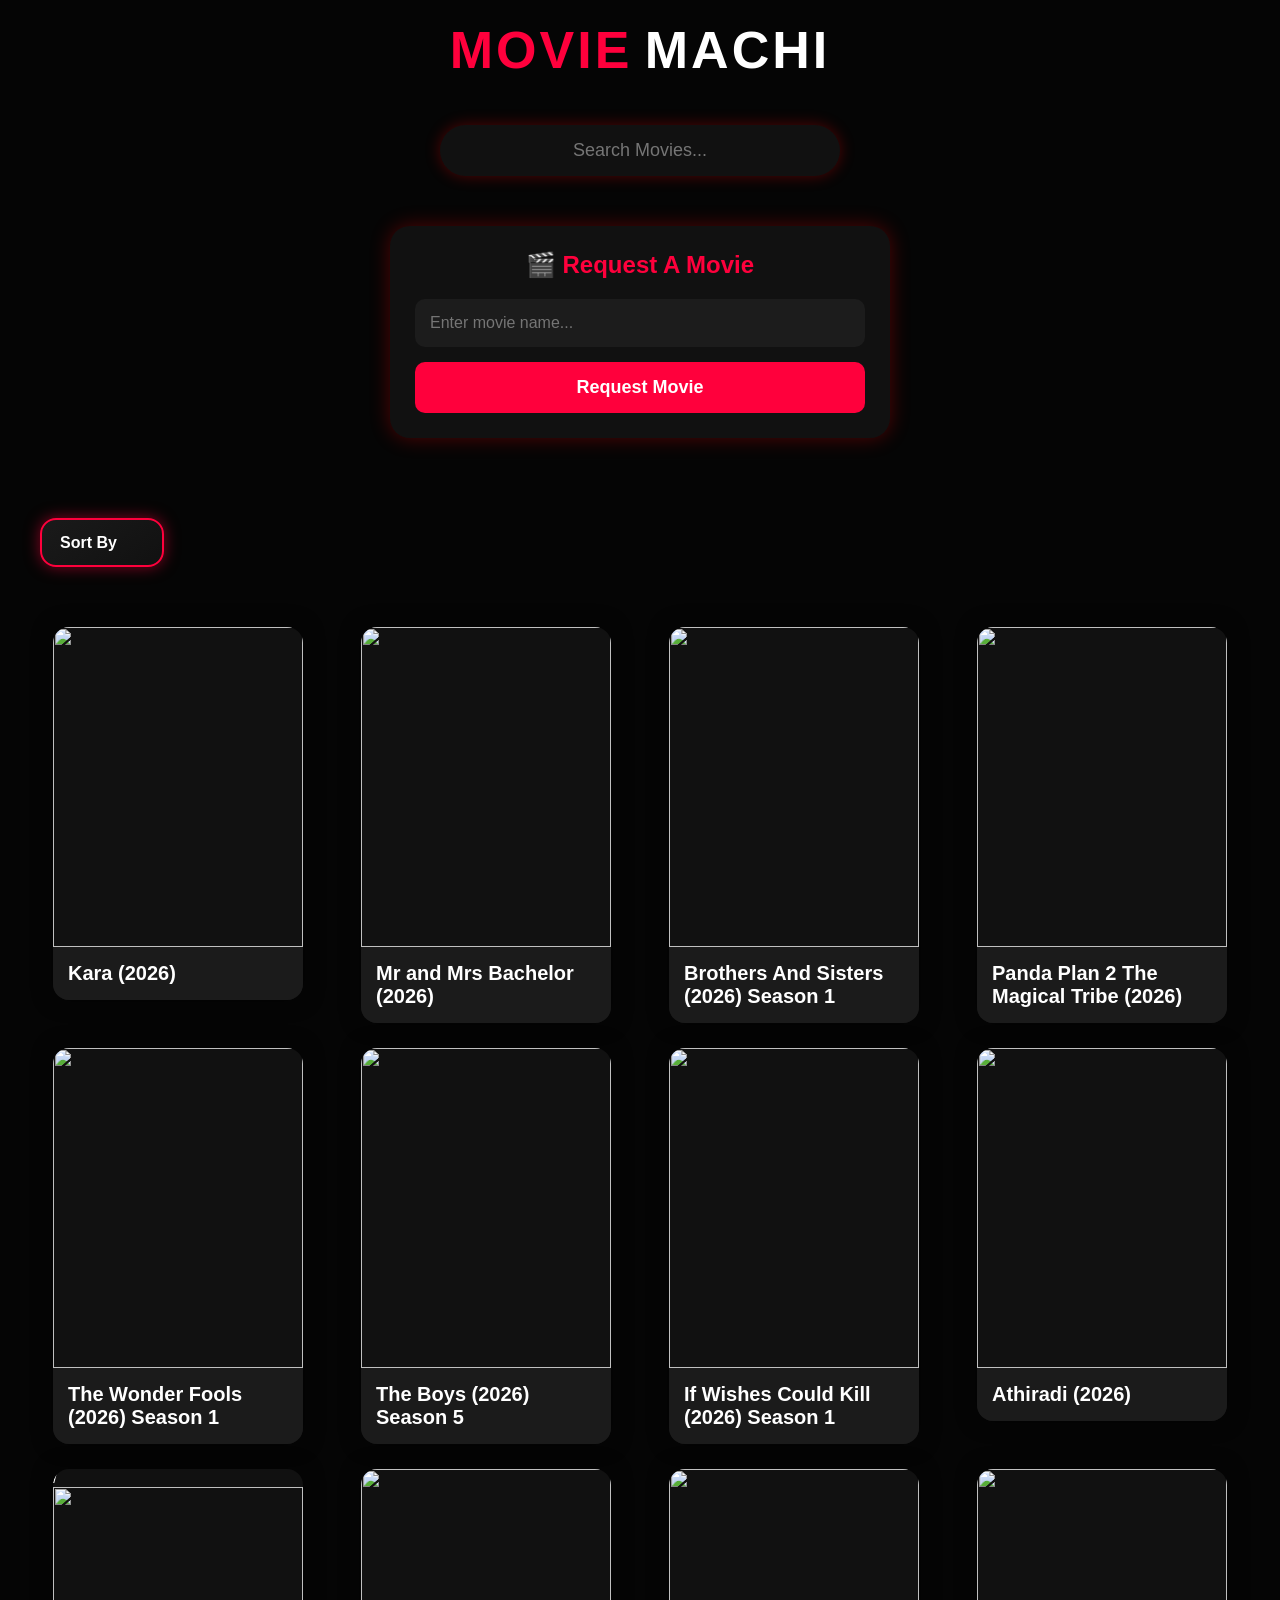
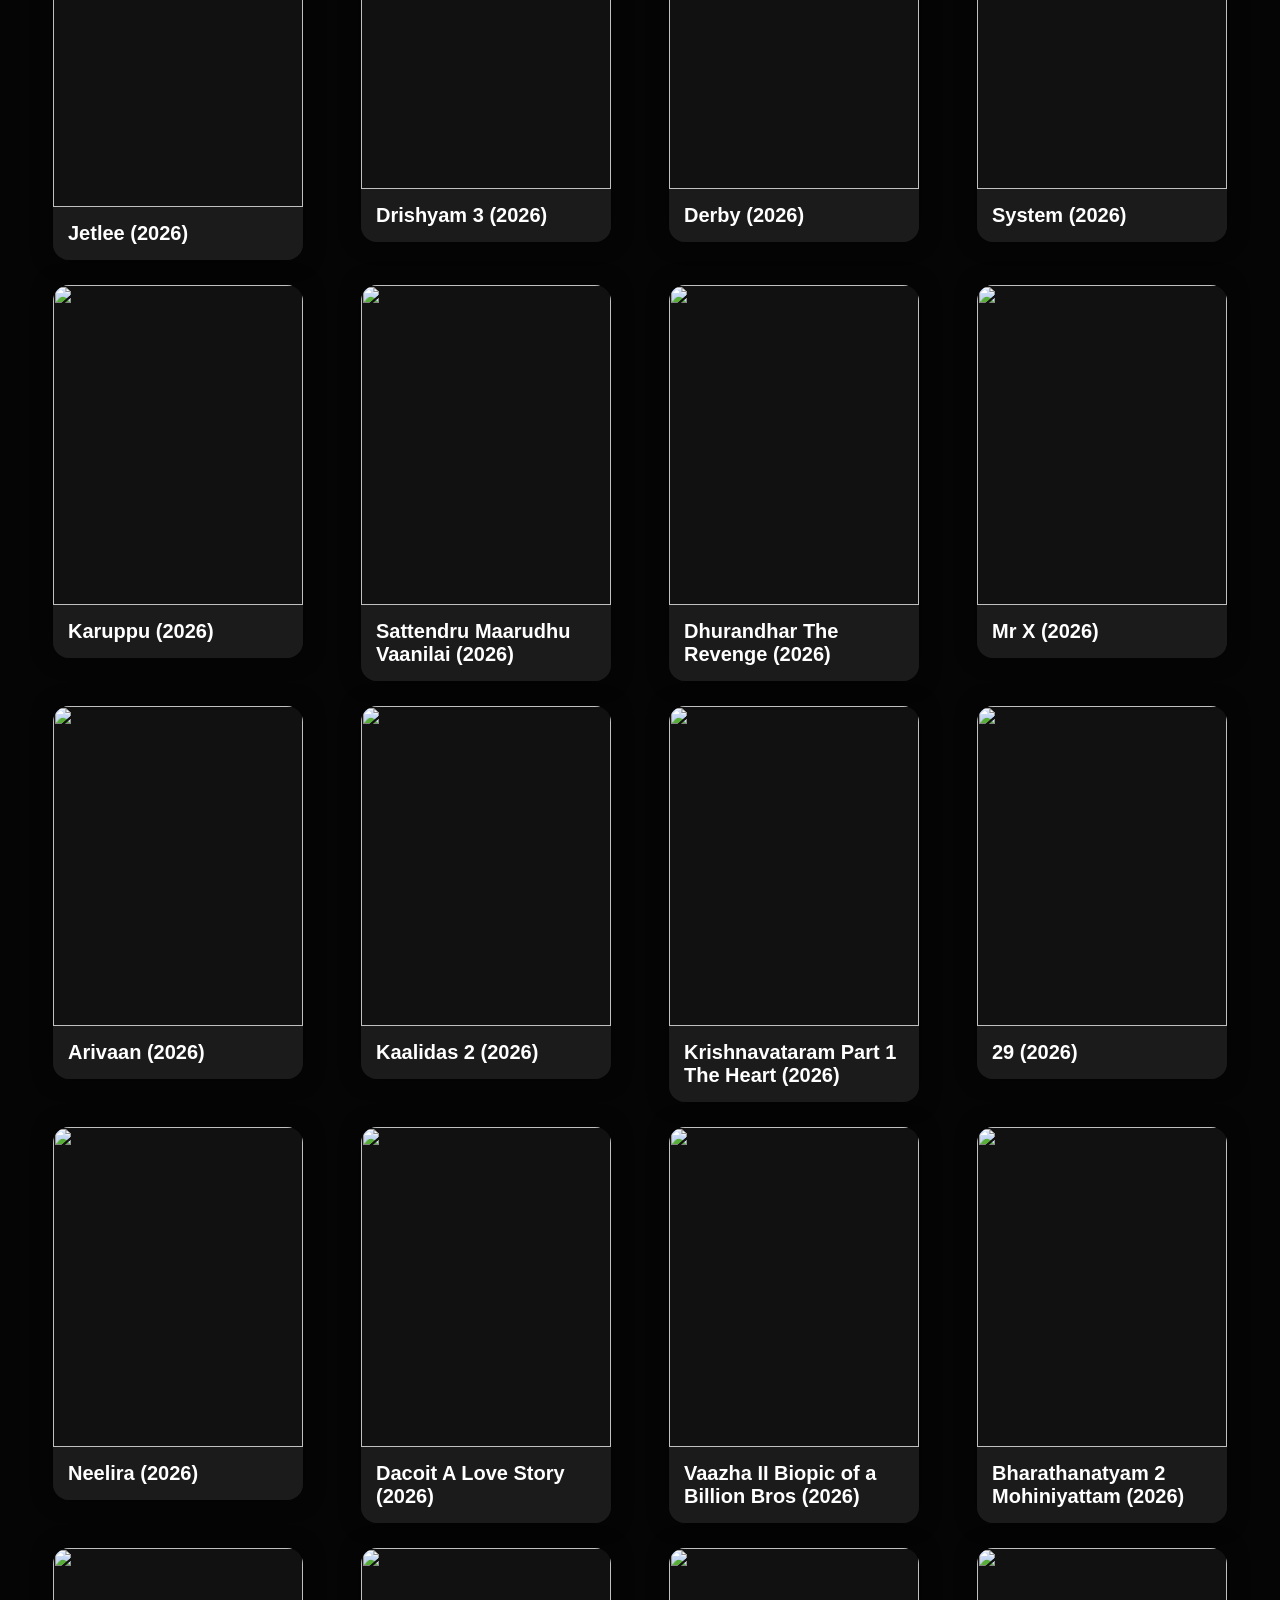
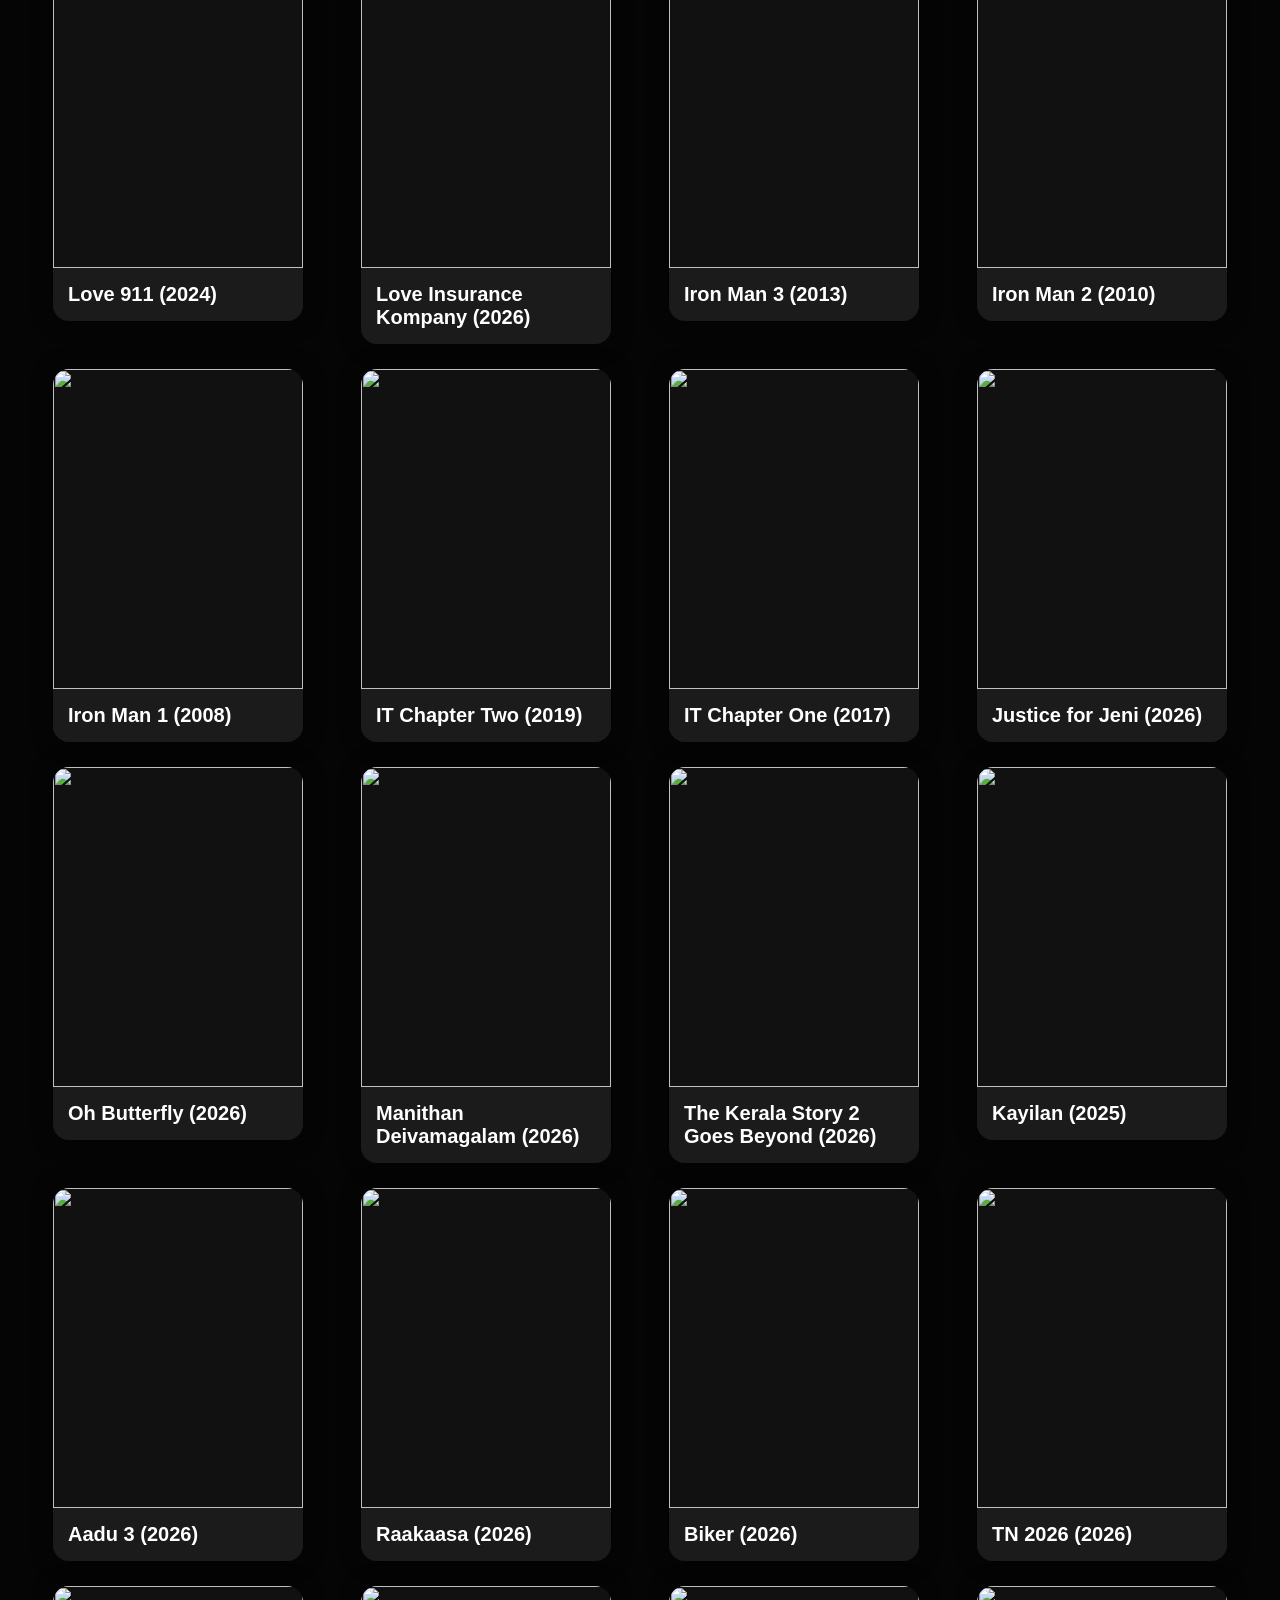
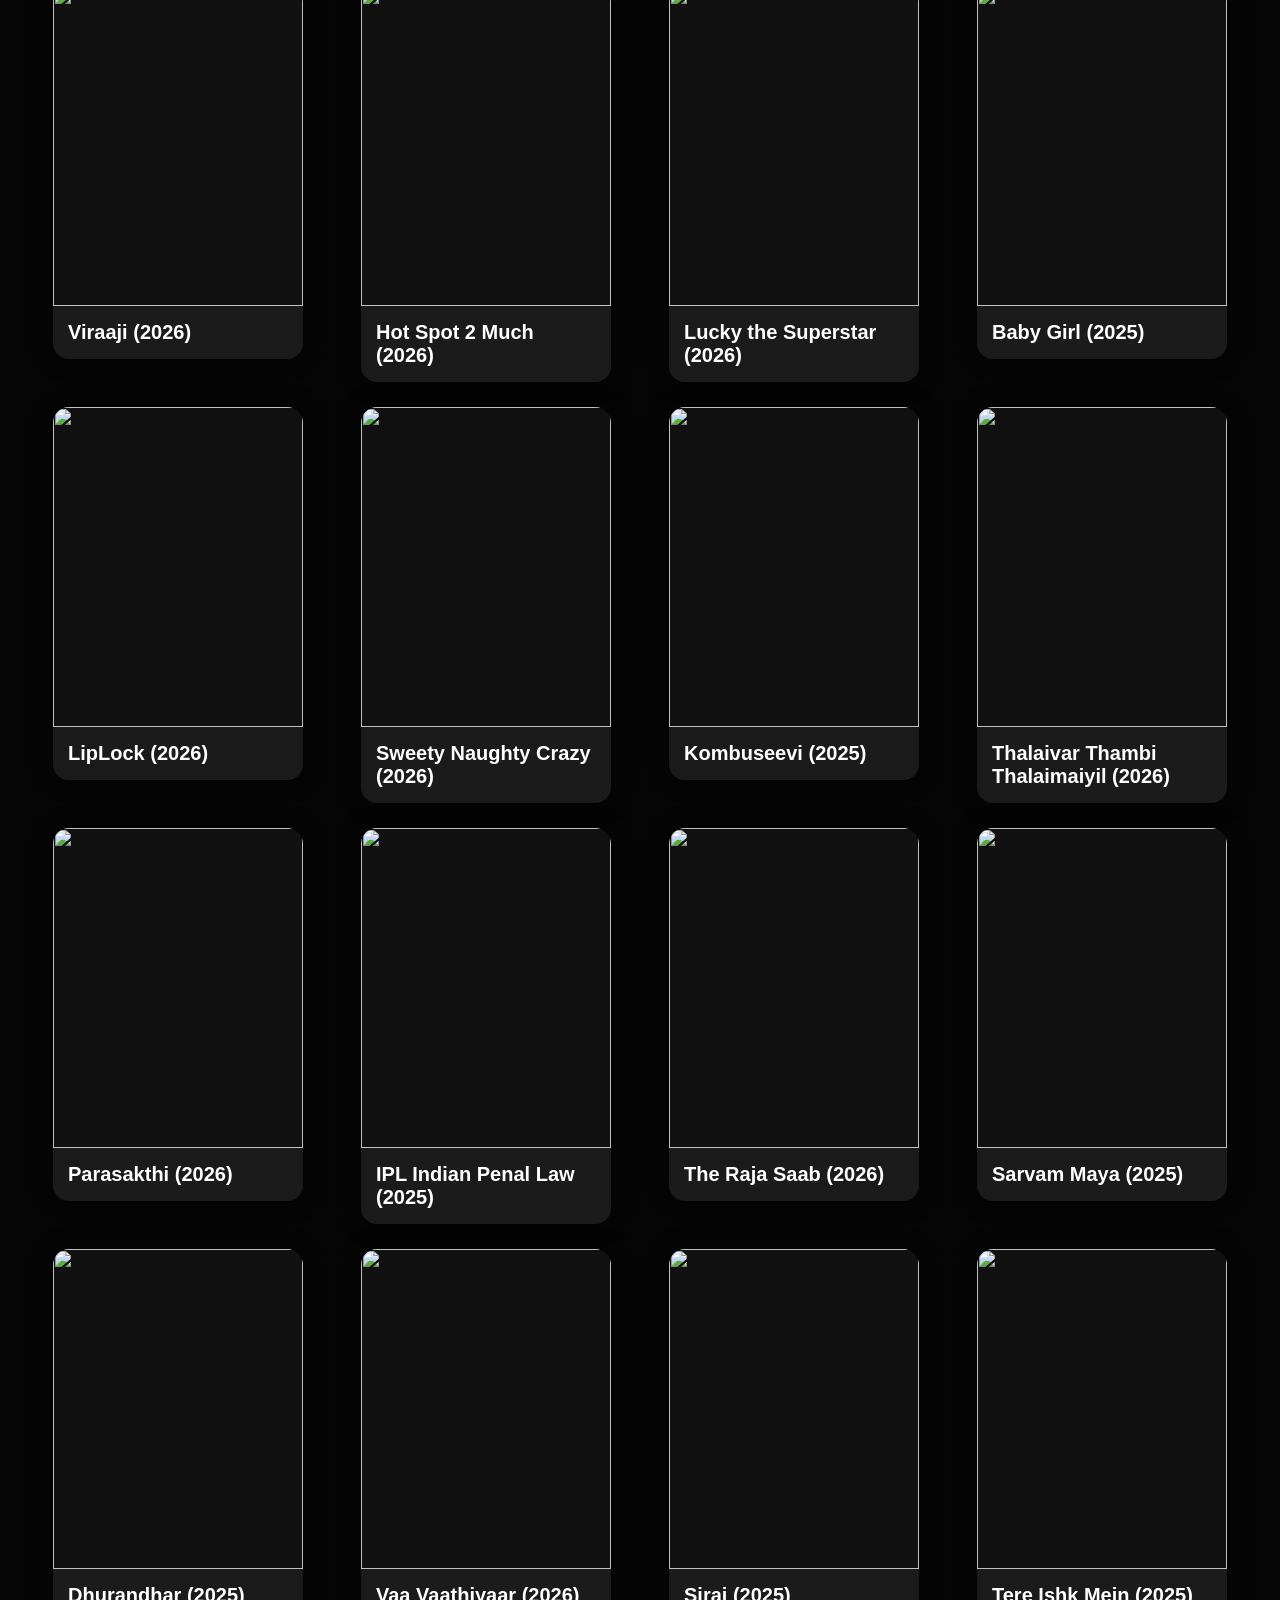
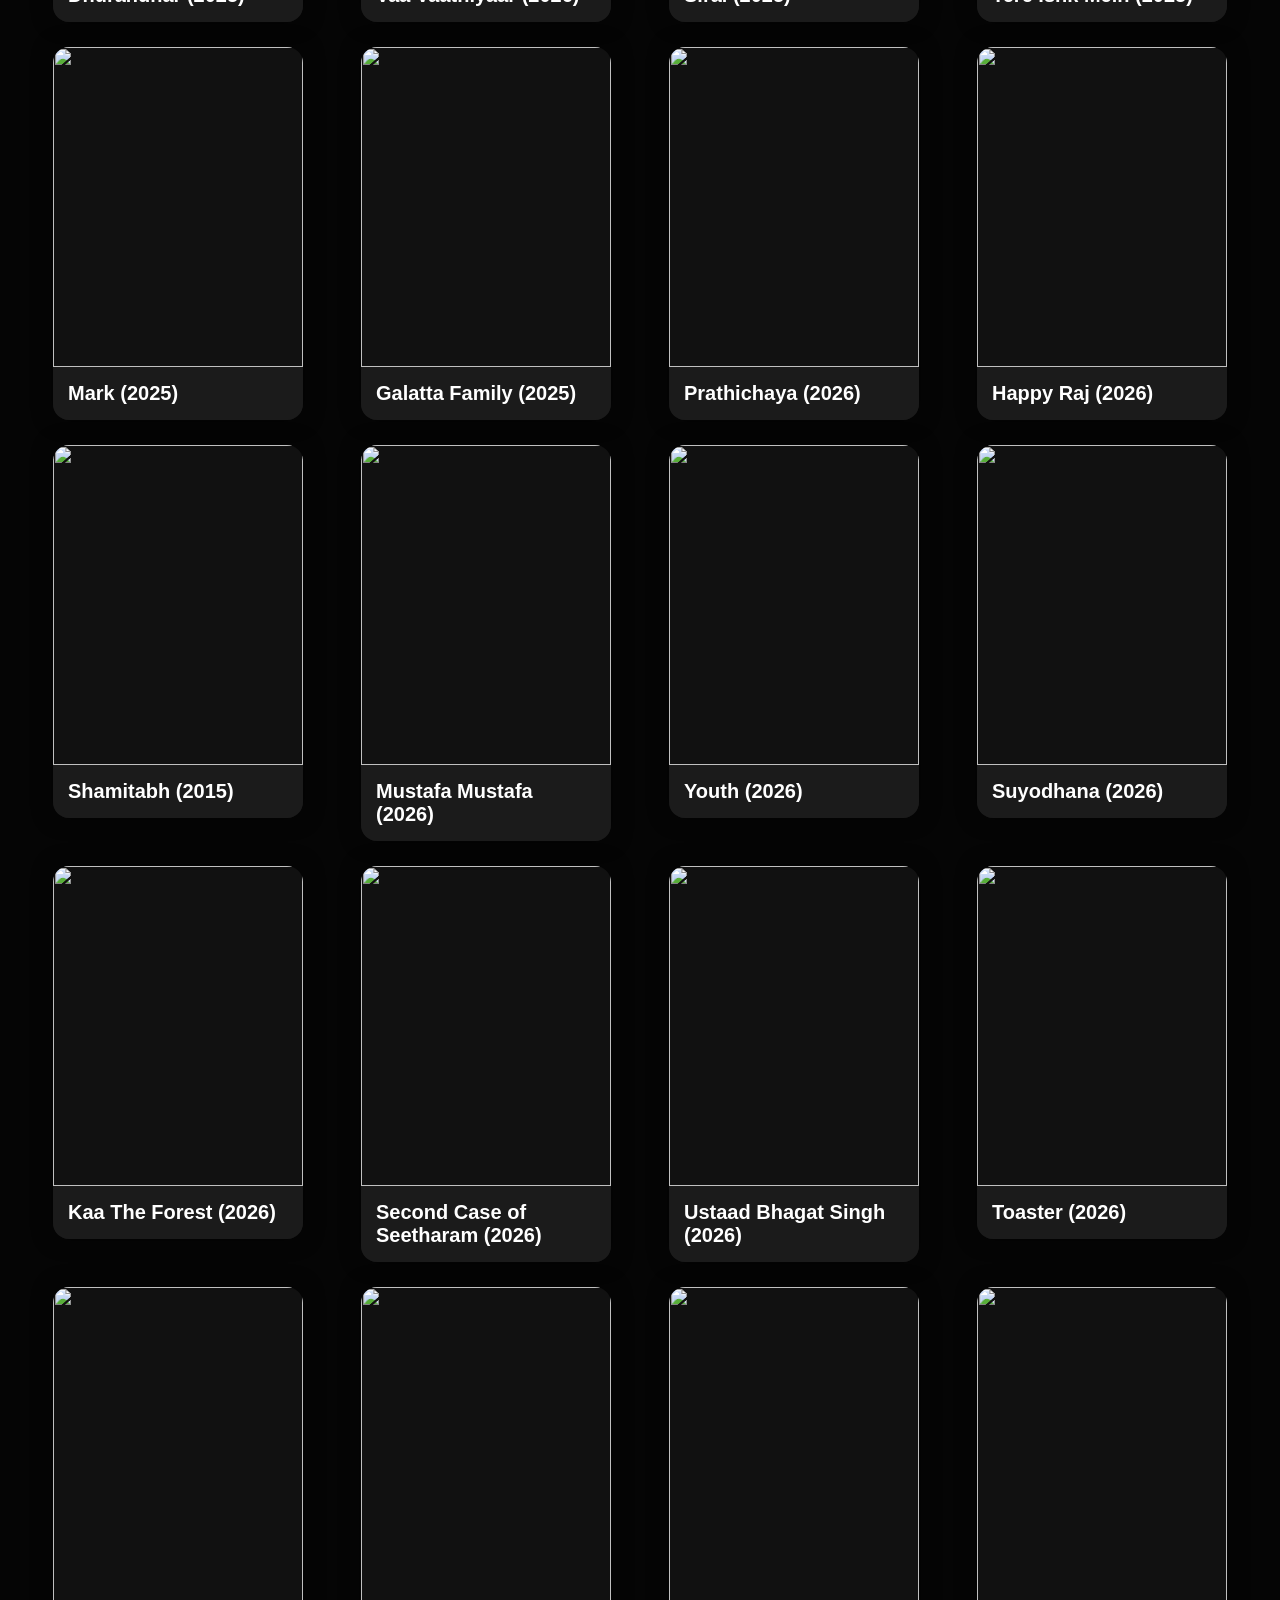
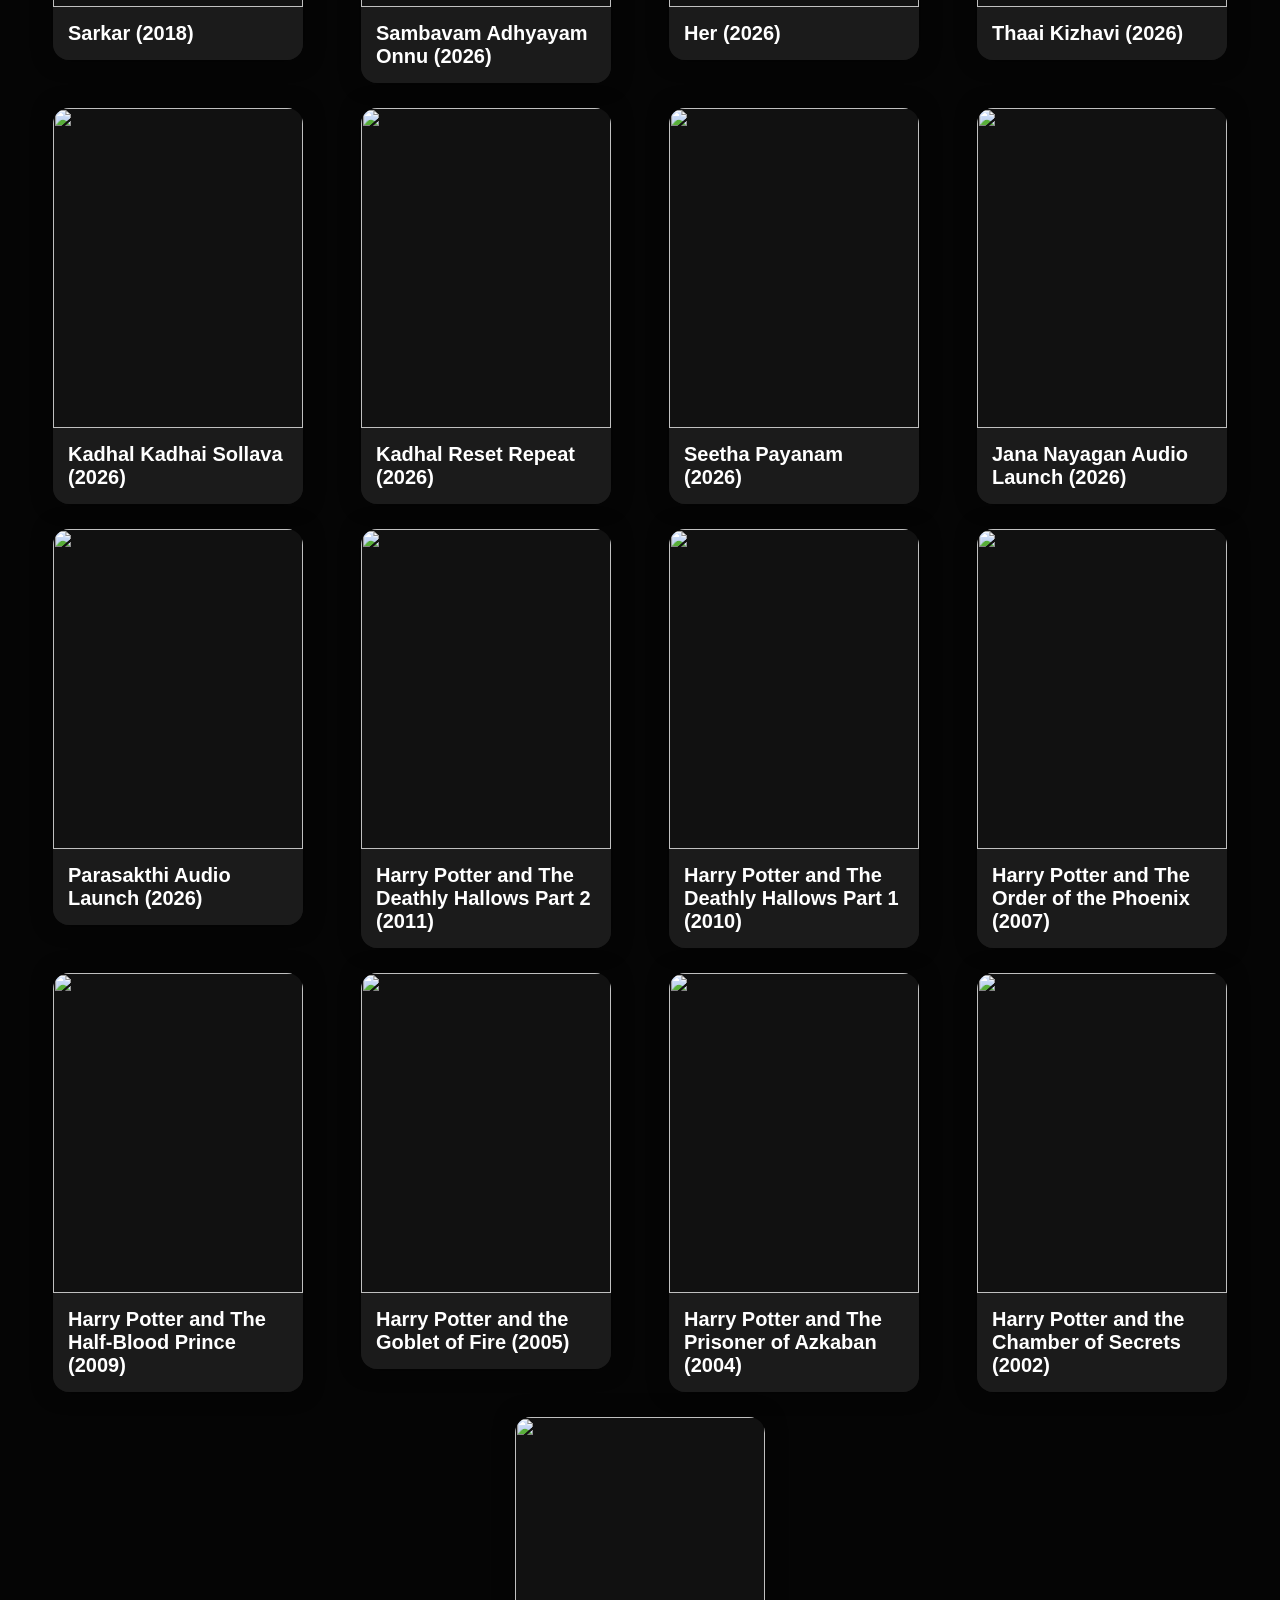
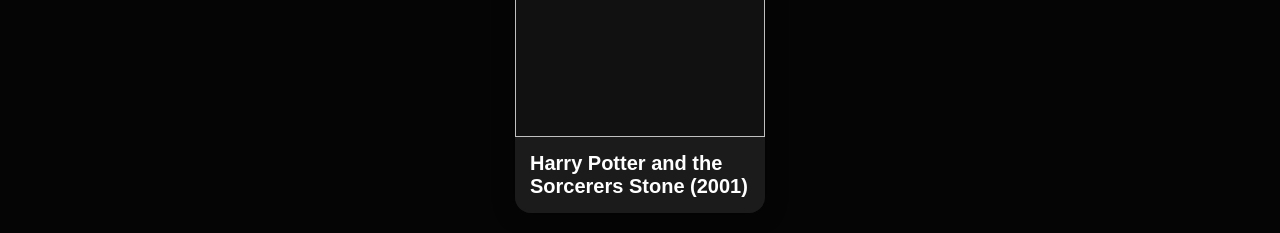
==== index.html @ 7859758c "Update index.html" ====
<!DOCTYPE html>
<html lang="en">
<head>
<meta charset="UTF-8">
<link rel="icon" type="image/png" href="logo.png">
<meta name="viewport" content="width=device-width, initial-scale=1.0">
<meta name="google-site-verification" content="QaEB841QnIOawjEnfE6QjZP5wPePcOefXqzaIc2YFlg" /> 
<meta name="description" content="Watch and download latest Tamil movies in 360p, 720p and 1080p HD quality.">    
<meta name="description" content="Watch latest Tamil movies online and download in 360p, 720p and 1080p HD quality.">

<meta name="keywords" content="Tamil Movies, HD Movies, Tamil HD Download, 1080p Movies">

<meta name="author" content="Deepak">
<title>MovieMachi</title>

<style>

*{
    margin:0;
    padding:0;
    box-sizing:border-box;
}

body{
    background:#050505;
    font-family:Arial, sans-serif;
    padding:20px;
    color:white;
}

/* movies row */
.movies{
    display:flex;
    flex-wrap:wrap;
    gap:25px;
    justify-content:space-evenly;
    align-items:flex-start;
}

/* movie card */
.f{
    width:250px;
    background:#111;
    border-radius:16px;
    overflow:hidden;
    transition:0.4s;
    box-shadow:0 0 20px rgba(0,0,0,0.5);
    position:relative;
}

.f:hover{
    transform:translateY(-8px) scale(1.03);
    box-shadow:0 0 30px rgba(255,0,0,0.5);
}

/* poster */
.f img{
    width:100%;
    height:320px;
    object-fit:cover;
    display:block;
}

/* movie title */
.movie-title{
    display:block;
    text-decoration:none;
    color:white;
    font-size:20px;
    font-weight:bold;
    padding:15px;
    background:#1b1b1b;
    transition:0.3s;
}

.movie-title:hover{
    background:#ff0033;
}

/* only hovered movie expands */
.details{
    max-height:0;
    overflow:hidden;
    transition:max-height 0.4s ease;
    background:#0d0d0d;
    padding:0 15px;
}

/* OPENED MOVIE DETAILS */

.f.active .details{
    max-height:400px;
    padding:15px;
    overflow-y:auto;
}
/* DETAILS SCROLLBAR */

.details::-webkit-scrollbar{
    width:5px;
}

.details::-webkit-scrollbar-thumb{
    background:red;
    border-radius:10px;
}    

/* detail text */
.details p{
    margin-bottom:8px;
    font-size:14px;
    line-height:1.5;
}

/* quality buttons */
.links{
    margin-top:15px;
    display:flex;
    flex-direction:column;
    gap:10px;
}

.links a{
    text-decoration:none;
    color:white;
    text-align:center;
    padding:10px;
    border-radius:10px;
    font-weight:bold;
    transition:0.3s;
}

/* 480p */
.p480{
    background:#444;
}

/* 720p */
.p720{
    background:#0066ff;
}

/* 1080p */
.p1080{
    background:#ff0033;
}

/* Epi */
.Epi{
    background:#15ff00;
}

.links a:hover{
    transform:scale(1.05);
    opacity:0.9;
}

/* animation */
@keyframes fade{
    from{
        opacity:0;
        transform:translateY(10px);
    }
    to{
        opacity:1;
        transform:translateY(0);
    }
}

/* MOBILE RESPONSIVE */

@media(max-width:600px){

    body{
        padding:10px;
    }

    .movies{
        display:flex;
        flex-wrap:wrap;
        justify-content:center;
        gap:10px;
    }

    .f{
        width:48%;
    }

    .movie-title{
        font-size:16px;
    }

    .f img{
        height:250px;
    }

}

/* smooth scroll */

html{
    scroll-behavior:smooth;
}

/* scrollbar design */

::-webkit-scrollbar{
    width:8px;
}

::-webkit-scrollbar-thumb{
    background:red;
    border-radius:10px;
}

::-webkit-scrollbar-track{
    background:#111;
}

<!-- SEARCH BAR -->

<div class="search-box">

<input 
type="text" 
id="searchInput" 
placeholder="Search Movies..."
onkeyup="searchMovies()">

</div>

/* SEARCH BAR */

.search-box{
    width:100%;
    display:flex;
    justify-content:center;
    align-items:center;
    margin:20px auto 30px auto;
}

.search-box input{
    width:400px;
    max-width:90%;
    padding:15px 20px;
    border:none;
    outline:none;
    border-radius:40px;
    background:#111;
    color:white;
    font-size:18px;
    text-align:center;
    display:block;
    box-shadow:0 0 15px rgba(255,0,0,0.3);
    transition:0.3s;
}

.search-box input:focus{
    box-shadow:0 0 25px red;
}

.search-box{
    position:sticky;
    top:0;
    z-index:999;
    width:100%;
    display:flex;
    justify-content:center;
    padding:20px 0;
    background:#050505;
}
    
/* LOGO */

.logo{
    text-align:center;
    margin-bottom:25px;
    user-select:none;
}

/* MOVIE */

.logo .movie{
    font-size:52px;
    font-weight:900;
    color:#ff003c;
    letter-spacing:3px;
    font-family:Arial Black,sans-serif;
}

/* MACHI */

.logo .machi{
    font-size:52px;
    font-weight:900;
    color:white;
    letter-spacing:3px;
    font-family:Arial Black,sans-serif;
    margin-left:8px;
}

/* animation */

.logo{
    animation:glow 2s infinite alternate;
}

@keyframes glow{

    from{
        transform:scale(1);
    }

    to{
        transform:scale(1.03);
    }

}

/* MOBILE */

@media(max-width:600px){

    .logo .movie,
    .logo .machi{
        font-size:34px;
        letter-spacing:2px;
    }

}
/* REQUEST BOX */

.request-box{
    width:90%;
    max-width:500px;
    margin:30px auto;
    background:#111;
    padding:25px;
    border-radius:20px;
    text-align:center;
    box-shadow:0 0 20px rgba(255,0,0,0.3);
}

.request-box h2{
    margin-bottom:20px;
    color:#ff003c;
}

.request-box input{
    width:100%;
    padding:15px;
    border:none;
    outline:none;
    border-radius:10px;
    background:#1c1c1c;
    color:white;
    font-size:16px;
    margin-bottom:15px;
}

.request-box button{
    width:100%;
    padding:15px;
    border:none;
    border-radius:10px;
    background:#ff003c;
    color:white;
    font-size:18px;
    font-weight:bold;
    cursor:pointer;
    transition:0.3s;
}

.request-box button:hover{
    transform:scale(1.03);
    background:red;
}
/* LOADER */

#loader{
    position:fixed;
    top:0;
    left:0;
    width:100%;
    height:100%;
    background:#000;
    display:flex;
    flex-direction:column;
    justify-content:center;
    align-items:center;
    z-index:99999;
}

/* LOGO */

#loader h1{
    color:#ff003c;
    font-size:55px;
    font-family:Arial Black,sans-serif;
    letter-spacing:4px;
    animation:pulse 1s infinite alternate;
}

/* TEXT */

#loader p{
    color:white;
    margin-top:10px;
    font-size:20px;
    letter-spacing:2px;
}

/* ANIMATION */

@keyframes pulse{

    from{
        transform:scale(1);
        opacity:0.7;
    }

    to{
        transform:scale(1.08);
        opacity:1;
    }

}
/* SORT BOX */

.sort-box{
    width:100%;
    display:flex;
    justify-content:flex-start;
    align-items:center;
    margin:25px 0 35px 0;
    padding-left:20px;
}

/* SELECT */

.sort-box select{

    background:linear-gradient(
    135deg,
    #111,
    #1c1c1c
    );

    color:white;

    border:2px solid #ff003c;

    padding:14px 20px;

    border-radius:14px;

    font-size:16px;

    font-weight:bold;

    outline:none;

    cursor:pointer;

    transition:0.3s;

    box-shadow:
    0 0 10px rgba(255,0,60,0.4),
    0 0 25px rgba(255,0,60,0.2);

}

/* HOVER */

.sort-box select:hover{

    transform:translateY(-2px);

    box-shadow:
    0 0 15px red,
    0 0 35px rgba(255,0,60,0.5);

}

/* CLICK */

.sort-box select:focus{

    border-color:white;

    box-shadow:
    0 0 15px white,
    0 0 35px red;

}

/* MOBILE */

@media(max-width:600px){

    .sort-box{

        justify-content:center;

        padding-left:0;

    }

    .sort-box select{

        width:170px;

        font-size:15px;

    }

}
/* SORT BOX */

.sort-box select{
    appearance:none;
    -webkit-appearance:none;
    -moz-appearance:none;

    background:
    linear-gradient(145deg,#1a1a1a,#111);

    color:white;

    border:2px solid #ff003c;

    padding:14px 45px 14px 18px;

    border-radius:16px;

    font-size:16px;

    font-weight:bold;

    cursor:pointer;

    outline:none;

    box-shadow:
    0 0 15px rgba(255,0,60,0.5);

    transition:0.3s;
}

/* HOVER */

.sort-box select:hover{

    transform:scale(1.05);

    box-shadow:
    0 0 25px rgba(255,0,60,0.9);

}

/* OPTION STYLE */

.sort-box option{

    background:#111;

    color:#fff;

    font-size:16px;

    font-weight:bold;

    padding:12px;

}


/* FOCUS */

.sort-box select:focus{

    border-color:#ff3366;

    box-shadow:
    0 0 30px rgba(255,0,60,1);

}
/* VIDEO POPUP */

#videoPopup{

    position:fixed;

    top:0;
    left:0;

    width:100%;
    height:100%;

    background:
    rgba(0,0,0,0.97);

    display:none;

    justify-content:center;

    align-items:center;

    z-index:999999;

}

/* VIDEO CONTAINER */

.video-container{

    width:95%;

    max-width:1100px;

    position:relative;

}

/* VIDEO */

#player{

    width:100%;

    border-radius:18px;

    overflow:hidden;

}

/* CLOSE */

.close-btn{

    position:absolute;

    top:-50px;

    right:0;

    color:white;

    font-size:40px;

    cursor:pointer;

    z-index:10;

}
/* WATCH NOW BUTTON */

.watch-btn{

    width:100%;

    padding:9px;

    margin-top:2px;

    border:none;

    border-radius:10px;

    background:
    linear-gradient(
    135deg,
    #c800c8,
    #d300e6
    );

    color:white;

    font-size:16px;

    font-weight:bold;

    cursor:pointer;

    transition:0.3s;

   

}

/* HOVER */

.watch-btn:hover{

    transform:scale(1.03);

    

}
</style>
</head>

<body>
<!-- LOADING SCREEN -->

<div id="loader">

<h1>MovieMachi</h1>

<p>Loading...</p>

</div>    
    
<body>

<body>
<div class="logo">

<span class="movie">MOVIE</span>
<span class="machi">MACHI</span>

</div> 

<div class="search-box">

<input 
type="text" 
id="searchInput" 
placeholder="Search Movies..."
onkeyup="searchMovies()">

</div>

<main class="movies">
<!-- REQUEST BOX -->

<div class="request-box">

<h2>🎬 Request A Movie</h2>

<input 
type="text" 
id="movieRequest"
placeholder="Enter movie name...">

<button onclick="sendRequest()">
Request Movie
</button>

</div>
<div class="sort-box">

<select id="sortSelect" onchange="sortMovies()">

<option value="">Sort By</option>

<option value="az">A-Z</option>

<option value="za">Z-A</option>

<option value="date">Date</option>

</select>

</div>    

<main class="movies">
<main class="movies">

<!-- MOVIE CARD -->
 <div class="f">

<img src="https://imgs.search.brave.com/IRe-WZRFwgd_0dL-fmqtUkBMIV0kDYqh-a85yyY5tFg/rs:fit:500:0:1:0/g:ce/aHR0cHM6Ly9pbWFn/ZXMuZmlsbWliZWF0/LmNvbS9waC1iaWcv/MjAyNi8wNC9rYXJh/MTc3NzI5MTEwNV8w/LmpwZWc">

<a href="javascript:void(0)" class="movie-title">
Kara (2026)
</a>

<div class="details">

<p><b>Movie:</b>Kara (2026)</p>

<p><b>Director:</b>Vignesh Raja</p>

<p><b>Starring:</b>Dhanush, Mamitha Baiju, Suraj Venjaramoodu</p>

<p><b>Genres:</b>Action, Thriller</p>

<p><b>Quality:</b>Original HD</p>

<p><b>Language:</b>Tamil</p>

<p><b>Movie Rating:</b>8.1/10</p>

<p><b>Last Updated:</b>28 May 2026</p>

<div class="links">

<a class="p480"
href="https://s13.cdnserver02.xyz/Moviesda.Mobi_-_Kara_2026_Original_360p_HD.mp4">
Download 360p
</a>

<a class="p720"
href="https://s03.cdnserver01.xyz/Moviesda.Mobi_-_Kara_2026_Original_720p_HD.mp4">
Download 720p
</a>

<a class="p1080"
href="https://s31.cdnserver04.xyz/Moviesda.Mobi_-_Kara_2026_Original_1080p_HD_(3.5_GB).mp4">
Download 1080p
</a>
<button class="watch-btn"

onclick="openPlayer('https://s35.cdnserver04.xyz/Moviesda.Mobi_-_Kara_2026_Original_720p_HD.mp4?stream=1')">

▶ Watch Now

</button>

</div>

</div>

</div>
<div class="f">

<img src="https://imgs.search.brave.com/sOmu7G6quUtcKoBjd29LJnB_Ig0ZwA2sd-Kqavfaq2Q/rs:fit:500:0:1:0/g:ce/aHR0cHM6Ly9jZG4u/ZGlzdHJpY3QuaW4v/bW92aWVzLWFzc2V0/cy9pbWFnZXMvY2lu/ZW1hL01yLWFuZC1N/cnMtQmFjaGVsb3It/LS0tR2FsbGVyeS1h/OTc2NjVlMC0zNmZk/LTExZjAtYjQyNi1h/NTA2NzFhY2ZjMjQu/anBnP2ltPVJlc2l6/ZSx3aWR0aD0zMjA">

<a href="javascript:void(0)" class="movie-title">
Mr and Mrs Bachelor (2026)
</a>

<div class="details">

<p><b>Movie:</b>Mr and Mrs Bachelor (2026)</p>

<p><b>Director:</b>Deepu Karunakaran</p>

<p><b>Starring:</b>Anaswara Rajan, Dayyana Hameed, Indrajith Sukumaran</p>

<p><b>Genres:</b>Drama, Romantic</p>

<p><b>Quality:</b>Original HD</p>

<p><b>Language:</b>Tamil</p>

<p><b>Movie Rating:</b>8.5/10</p>

<p><b>Last Updated:</b>28 May 2026</p>

<div class="links">

<a class="p480"
href="https://s03.cdnserver01.xyz/Moviesda.Mobi_-_Mr_and_Mrs_Bachelor_2026_Original_360p_HD.mp4">
Download 360p
</a>

<a class="p720"
href="https://s34.cdnserver04.xyz/Moviesda.Mobi_-_Mr_and_Mrs_Bachelor_2026_Original_720p_HD.mp4">
Download 720p
</a>

<a class="p1080"
href="">
Download 1080p
</a>
<button class="watch-btn"

onclick="openPlayer('https://s14.cdnserver02.xyz/Moviesda.Mobi_-_Mr_and_Mrs_Bachelor_2026_Original_720p_HD.mp4?stream=4')">

▶ Watch Now

</button>
</div>
</div>
</div>
 <div class="f">

<img src="https://imgs.search.brave.com/5nPe4wKMjlpQKaobI_lnlUKdrsXMhXNQQKqfUG3uZJw/rs:fit:500:0:1:0/g:ce/aHR0cHM6Ly9pbWFn/ZXN2cy5vbmVpbmRp/YS5jb20vcGgtYmln/LzIwMjYvMDUvYnJv/dGhlcnMtYW5kLXNp/c3RlcnMtd2ViLXNl/cmllcy13aGVuLWFu/ZC13aGVyZS10by13/YXRjaC1vbi1vdHQx/Nzc5NzA0NzU4XzUu/anBn">

<a href="javascript:void(0)" class="movie-title">
Brothers And Sisters (2026) Season 1
</a>

<div class="details">

<p><b>Movie:</b>Brothers And Sisters (2026)</p>

<p><b>Director:</b>Chidambaram Manivannan</p>

<p><b>Starring:</b>Bose Venkat, Gayathri Shastry, Nikhila Sankar</p>

<p><b>Genres:</b>Comedy, Drama</p>

<p><b>Quality:</b>Original HD</p>

<p><b>Language:</b>Tamil</p>

<p><b>Movie Rating:</b>7.9/10</p>

<p><b>Last Updated:</b>27 May 2026</p>

<div class="links">

<a class="Epi"
href="https://big3.uptoweb.link/Moviesda.Mobi_-_Brothers_And_Sisters_2026_Season_01__Epi_01___1080p_HD_.mp4">
Download Epi 1
</a>

<a class="Epi"
href="https://big3.uptoweb.link/Moviesda.Mobi_-_Brothers_And_Sisters_2026_Season_01__Epi_02___1080p_HD_.mp4">
Download Epi 2
</a>

<a class="Epi"
href="https://big1.uptoweb.link/Moviesda.Mobi_-_Brothers_And_Sisters_2026_Season_01__Epi_03___1080p_HD_.mp4">
Download Epi 3
</a>

<a class="Epi"
href="https://big2.uptoweb.link/Moviesda.Mobi_-_Brothers_And_Sisters_2026_Season_01__Epi_04___1080p_HD_.mp4">
Download Epi 4
</a>

</div>

</div>

</div>

<div class="f">

<img src="https://imgs.search.brave.com/_6m1EZ6dtyttAaqpMViSw12h_b7D82GAZH08u6AXTPU/rs:fit:500:0:1:0/g:ce/aHR0cHM6Ly9tLm1l/ZGlhLWFtYXpvbi5j/b20vaW1hZ2VzL00v/TVY1Qk5UZGhORGN3/TldRdE4yRTRPUzAw/TVRnMUxXSXhOemN0/TkdaaFpUWmhabU16/WlRBd1hrRXlYa0Zx/Y0djQC5qcGc">

<a href="javascript:void(0)" class="movie-title">
Panda Plan 2 The Magical Tribe (2026)
</a>

<div class="details">

<p><b>Movie:</b>Panda Plan 2 The Magical Tribe (2026)</p>

<p><b>Director:</b>Derek Hui Wang-Yu</p>

<p><b>Starring:</b>Jackie Chan, Ma Li, Qiao Shan</p>

<p><b>Genres:</b>Action, Comedy, Family, Fantasy</p>

<p><b>Quality:</b>Original HD</p>

<p><b>Language:</b> Tamil</p>

<p><b>Movie Rating:</b>6.6/10</p>

<p><b>Last Updated:</b> 21 May 2026</p>

<div class="links">

<a class="p480"
href="https://s10.dubshare.one/isaiDub.io_-_Panda_Plan_2_The_Magical_Tribe_2026_Original_360p_HD.mp4">
Download 360p
</a>

<a class="p720"
href="https://s04.dubshare.one/isaiDub.io_-_Panda_Plan_2_The_Magical_Tribe_2026_Original_720p_HD.mp4">
Download 720p
</a>

<a class="p1080"
href="https://s01.dubshare.one/isaiDub.io_-_Panda_Plan_2_The_Magical_Tribe_2026_Original_1080p_HD.mp4">
Download 1080p
</a>
<button class="watch-btn"

onclick="openPlayer('https://s01.dubshare.one/isaiDub.io_-_Panda_Plan_2_The_Magical_Tribe_2026_Original_1080p_HD.mp4?stream=1')">

▶ Watch Now

</button>
</div>

</div>

</div>
<div class="f">

<img src="https://imgs.search.brave.com/1KenfhzFQnSVirr24e2sjPf6tUm8SZvJbA78qTxs-sU/rs:fit:500:0:1:0/g:ce/aHR0cHM6Ly9hc2lh/dHZkcmFtYS5jb20v/d3AtY29udGVudC91/cGxvYWRzLzIwMjYv/MDQvVGhlLVdPTkRF/UmZvb2xzLTMwMHgz/NjAud2VicA">

<a href="javascript:void(0)" class="movie-title">
The Wonder Fools (2026) Season 1
</a>

<div class="details">

<p><b>Movie:</b>The Wonder Fools (2026)</p>

<p><b>Director:</b>Yoo In-sik</p>

<p><b>Starring:</b>Park Eun-bin, Cha Eun-woo, Choi Dae-hoon</p>

<p><b>Genres:</b>Action, Adventure, Comedy, Sci-Fi, Fantasy, Drama</p>

<p><b>Quality:</b>Original HD</p>

<p><b>Language:</b> Tamil</p>

<p><b>Movie Rating:</b>8.6/10</p>

<p><b>Last Updated:</b>17 May 2026</p>

<div class="links">

<a class="Epi"
href="https://s03.dubshare.one/isaiDub.me_-_The_Wonder_Fools_2026_Season_01_Epi_01_1080p_HD_.mp4">
Download Epi 1
</a>

<a class="Epi"
href="https://s02.dubshare.one/isaiDub.me_-_The_Wonder_Fools_2026_Season_01_Epi_02_1080p_HD_.mp4">
Download Epi 2
</a>

<a class="Epi"
href="https://s01.dubshare.one/isaiDub.me_-_The_Wonder_Fools_2026_Season_01_Epi_03_1080p_HD_.mp4">
Download Epi 3
</a>

<a class="Epi"
href="https://s02.dubshare.one/isaiDub.me_-_The_Wonder_Fools_2026_Season_01_Epi_04_1080p_HD_.mp4">
Download Epi 4
</a>

<a class="Epi"
href="https://s01.dubshare.one/isaiDub.me_-_The_Wonder_Fools_2026_Season_01_Epi_05_1080p_HD_.mp4">
Download Epi 5
</a>

<a class="Epi"
href="https://s01.dubshare.one/isaiDub.me_-_The_Wonder_Fools_2026_Season_01_Epi_06_1080p_HD_.mp4">
Download Epi 6
</a>

<a class="Epi"
href="https://s02.dubshare.one/isaiDub.me_-_The_Wonder_Fools_2026_Season_01_Epi_07_1080p_HD_.mp4">
Download Epi 7
</a>

<a class="Epi"
href="https://s01.dubshare.one/isaiDub.me_-_The_Wonder_Fools_2026_Season_01_Epi_08_1080p_HD_.mp4">
Download Epi 8
</a>

</div>

</div>

</div>
<div class="f">

<img src="https://imgs.search.brave.com/X7o2qCoyhDEew14Q3dVgv9HKE7EqXdZYipWvYIsMi6U/rs:fit:860:0:0:0/g:ce/aHR0cHM6Ly9tZWRp/YS50aGVtb3ZpZWRi/Lm9yZy90L3AvdzIy/MF9hbmRfaDMzMF9m/YWNlL2NWY21aaDJj/TWFQdVRmUGxtN3FY/bFd5UGY0eC5qcGc">

<a href="javascript:void(0)" class="movie-title">
The Boys (2026) Season 5
</a>

<div class="details">

<p><b>Movie:</b>The Boys (2026)</p>

<p><b>Director:</b>James Weaver</p>

<p><b>Starring:</b>Karl Urban, Jack Quaid, Antony Starr</p>

<p><b>Genres:</b>Sci-Fi, Fantasy, Action, Adventure</p>

<p><b>Quality:</b>Original HD</p>

<p><b>Language:</b> Tamil</p>

<p><b>Movie Rating:</b>8.4/10</p>

<p><b>Last Updated:</b>15 April 2026</p>

<div class="links">

<a class="Epi"
href="https://s01.dubshare.one/isaiDub.me_-_The_Boys_2026_Season_05_Epi_01_1080p_HD_.mp4">
Download Epi 1
</a>

<a class="Epi"
href="https://s03.dubshare.one/isaiDub.me_-_The_Boys_2026_Season_05_Epi_02_1080p_HD_.mp4">
Download Epi 2
</a>

<a class="Epi"
href="https://s01.dubshare.one/isaiDub.me_-_The_Boys_2026_Season_05_Epi_03_1080p_HD_.mp4">
Download Epi 3
</a>

<a class="Epi"
href="https://s02.dubshare.one/isaiDub.me_-_The_Boys_2026_Season_05_Epi_04_1080p_HD_.mp4">
Download Epi 4
</a>

<a class="Epi"
href="https://s03.dubshare.one/isaiDub.me_-_The_Boys_2026_Season_05_Epi_05_1080p_HD_.mp4">
Download Epi 5
</a>

<a class="Epi"
href="https://s01.dubshare.one/isaiDub.me_-_The_Boys_2026_Season_05_Epi_06_1080p_HD_.mp4">
Download Epi 6
</a>

<a class="Epi"
href="https://s02.dubshare.one/Moviesda.Mobi_-_The_Boys_2026_Season_05_Epi_07_1080p_HD_.mp4">
Download Epi 7
</a>

<a class="Epi"
href="https://s01.dubshare.one/isaiDub.me_-_The_Boys_2026_Season_05_Epi_08_1080p_HD_.mp4">
Download Epi 8
</a>

</div>

</div>

</div>
<div class="f">

<img src="https://imgs.search.brave.com/Uia81EaOIE1_qw2Yv9tCxivehMahgjX2WZl-2oqRGhM/rs:fit:500:0:1:0/g:ce/aHR0cHM6Ly93dzE5/Lm15YXNpYW50di5l/cy93cC1jb250ZW50/L3VwbG9hZHMvMjAy/Ni8wNC9vbGRKS0xh/REJQTERRQmRYdmRO/VExDRWVoVUkuanBn">

<a href="javascript:void(0)" class="movie-title">
If Wishes Could Kill (2026) Season 1
</a>

<div class="details">

<p><b>Movie:</b>If Wishes Could Kill (2026)</p>

<p><b>Director:</b>Park Yoon-seo</p>

<p><b>Starring:</b>Jeon So-young, Baek Sun-ho, Kang Mi-na</p>

<p><b>Genres:</b>Mystery, Drama</p>

<p><b>Quality:</b>Original HD</p>

<p><b>Language:</b> Tamil</p>

<p><b>Movie Rating:</b>8/10</p>

<p><b>Last Updated:</b>06 May 2026</p>

<div class="links">

<a class="Epi"
href="https://s01.dubshare.one/isaiDub.me_-_If_Wishes_Could_Kill_2026_Season_01_Epi_01_1080p_HD_.mp4">
Download Epi 1
</a>

<a class="Epi"
href="https://s02.dubshare.one/isaiDub.me_-_If_Wishes_Could_Kill_2026_Season_01_Epi_02_1080p_HD_.mp4">
Download Epi 2
</a>

<a class="Epi"
href="https://s02.dubshare.one/isaiDub.me_-_If_Wishes_Could_Kill_2026_Season_01_Epi_03_1080p_HD_.mp4">
Download Epi 3
</a>

<a class="Epi"
href="https://s01.dubshare.one/isaiDub.me_-_If_Wishes_Could_Kill_2026_Season_01_Epi_04_1080p_HD_.mp4">
Download Epi 4
</a>

<a class="Epi"
href="https://s01.dubshare.one/isaiDub.me_-_If_Wishes_Could_Kill_2026_Season_01_Epi_05_1080p_HD_.mp4">
Download Epi 5
</a>

<a class="Epi"
href="https://s03.dubshare.one/isaiDub.me_-_If_Wishes_Could_Kill_2026_Season_01_Epi_06_1080p_HD_.mp4">
Download Epi 6
</a>

<a class="Epi"
href="https://s02.dubshare.one/isaiDub.me_-_If_Wishes_Could_Kill_2026_Season_01_Epi_07_1080p_HD_.mp4">
Download Epi 7
</a>

<a class="Epi"
href="https://s01.dubshare.one/isaiDub.me_-_If_Wishes_Could_Kill_2026_Season_01_Epi_08_1080p_HD_.mp4">
Download Epi 8
</a>

</div>

</div>

</div>
<div class="f">

<img src="https://imgs.search.brave.com/e7JRba8HcinH10Ee0YUU5q-lHAtfDEjBWsZ15tflAVg/rs:fit:500:0:1:0/g:ce/aHR0cHM6Ly9tLm1l/ZGlhLWFtYXpvbi5j/b20vaW1hZ2VzL00v/TVY1Qk9UYzBOamho/TldZdFpUaGpOUzAw/TlRobUxUZ3hPREV0/TnpkaE1XSmhNamsw/TlRsaVhrRXlYa0Zx/Y0djQC5qcGc">

<a href="javascript:void(0)" class="movie-title">
Athiradi (2026)
</a>

<div class="details">

<p><b>Movie:</b> Athiradi (2026)</p>

<p><b>Director:</b> Arun Anirudhan</p>

<p><b>Starring:</b> Basil Joseph, Tovino Thomas, Vineeth Sreenivasan</p>

<p><b>Genres:</b> Action, Comedy</p>

<p><b>Quality:</b> HQ PreDVD</p>

<p><b>Language:</b> Tamil</p>

<p><b>Movie Rating:</b> 8.3/10</p>

<p><b>Last Updated:</b> 23 May 2026</p>

<div class="links">

<a class="p480"
href="https://s34.cdnserver04.xyz/Athiradi_2026_HQ_PreDVD_360p_HD.mp4">
Download 360p
</a>

<a class="p720"
href="https://s34.cdnserver04.xyz/Athiradi_2026_HQ_PreDVD_720p_HD.mp4">
Download 720p
</a>

<a class="p1080"
href="https://s02.cdnserver01.xyz/Athiradi_2026_HQ_PreDVD_1080p_HD.mp4">
Download 1080p
</a>
<button class="watch-btn"

onclick="openPlayer('https://s21.cdnserver03.xyz/Athiradi_2026_HQ_PreDVD_1080p_HD.mp4?stream=1')">

▶ Watch Now

</button>
</div>

</div>

</div>

<div class="f">/

<img src="https://imgs.search.brave.com/1OIcp7TA02h84ND-pEORA3A9BfUNNIVO3jEharNnPPU/rs:fit:500:0:1:0/g:ce/aHR0cHM6Ly9jZG4u/ZGlzdHJpY3QuaW4v/bW92aWVzLWFzc2V0/cy9pbWFnZXMvY2lu/ZW1hL0pldGxlZV9H/YWxsZXJ5LTVmMTdj/YjAwLTQ3YmEtMTFm/MS1hZTkzLTExYjI1/MGM4N2I4YS5qcGc_/aW09UmVzaXplLHdp/ZHRoPTMyMA">

<a href="javascript:void(0)" class="movie-title">
Jetlee (2026)
</a>

<div class="details">

<p><b>Movie:</b>Jetlee (2026)</p>

<p><b>Director:</b>Ritesh Rana</p>

<p><b>Starring:</b> Sathya, Rhea Singha, Vennela Kishore</p>

<p><b>Genres:</b> Action, Comedy</p>

<p><b>Quality:</b> Original HD</p>

<p><b>Language:</b> Tamil</p>

<p><b>Movie Rating:</b> 9.1/10</p>

<p><b>Last Updated:</b> 25 May 2026</p>

<div class="links">

<a class="p480"
href="https://s04.cdnserver01.xyz/Moviesda.Mobi_-_Jetlee_2026_Original_360p_HD.mp4">
Download 360p
</a>

<a class="p720"
href="https://s04.cdnserver01.xyz/Moviesda.Mobi_-_Jetlee_2026_Original_720p_HD.mp4">
Download 720p
</a>

<a class="p1080"
href="https://movies.downloadpage.xyz/download/page/99016">
Download 1080p
</a>
<button class="watch-btn"

onclick="openPlayer('https://s24.cdnserver03.xyz/Moviesda.Mobi_-_Jetlee_2026_Original_720p_HD.mp4?stream=1')">

▶ Watch Now

</button>
</div>

</div>

</div>

<div class="f">

<img src="https://imgs.search.brave.com/3KfTYNztJ_iY2DDV9dauXI5lWSJnHbj2pHVNGN5RyVI/rs:fit:500:0:1:0/g:ce/aHR0cHM6Ly9jZG4u/ZGlzdHJpY3QuaW4v/bW92aWVzLWFzc2V0/cy9pbWFnZXMvY2lu/ZW1hL0RyaXNoeWFt/LTNfR2FsbGVyeS0w/YjdmZjFmMC0wYmQ1/LTExZjEtOTAyZi03/ZGFjMzNiMmYxZTIu/anBnP2ltPVJlc2l6/ZSx3aWR0aD0zMjA">

<a href="javascript:void(0)" class="movie-title">
Drishyam 3 (2026)
</a>

<div class="details">

<p><b>Movie:</b>Drishyam 3 (2026)</p>

<p><b>Director:</b>Jeethu Joseph</p>

<p><b>Starring:</b> Mohanlal, Meena, Ansiba Hassan</p>

<p><b>Genres:</b>  Drama, Mystery, Thriller</p>

<p><b>Quality:</b>  HQ PreDVD</p>

<p><b>Language:</b> Tamil</p>

<p><b>Movie Rating:</b>8.6/10</p>

<p><b>Last Updated:</b> 24 May 2026</p>

<div class="links">

<a class="p480"
href="https://s32.cdnserver04.xyz/Drishyam_3_2026_HQ_PreDVD_360p_HD.mp4">
Download 360p
</a>

<a class="p720"
href="https://s23.cdnserver03.xyz/Drishyam_3_2026_HQ_PreDVD_720p_HD.mp4">
Download 720p
</a>

<a class="p1080"
href="https://s05.cdnserver01.xyz/Drishyam_3_2026_HQ_PreDVD_1080p_HD.mp4">
Download 1080p
</a>
<button class="watch-btn"

onclick="openPlayer('https://s03.cdnserver01.xyz/Drishyam_3_2026_HQ_PreDVD_720p_HD.mp4?stream=1')">

▶ Watch Now

</button>
</div>

</div>

</div>

<div class="f">

<img src="https://imgs.search.brave.com/tGiEwMzBdsctpOQsUpA42UGMbGqpBtv9hDOO4FpWqAY/rs:fit:500:0:1:0/g:ce/aHR0cHM6Ly93dzcu/dGFtaWx5b2dpLmNv/LnVrL3dwLWNvbnRl/bnQvdXBsb2Fkcy8y/MDI2LzA1L3phVFR1/aE9KTVR6bFNSeDdr/dnpWWmV2YzJ3US5q/cGc">

<a href="javascript:void(0)" class="movie-title">
Derby (2026)
</a>

<div class="details">

<p><b>Movie:</b>Derby (2026)</p>

<p><b>Director:</b> Sajil Mampad</p>

<p><b>Starring:</b>Adam Sabiq, Sagar Surya, AL Ameen </p>

<p><b>Genres:</b> Action, Comedy, Romantic</p>

<p><b>Quality:</b> Original HD</p>

<p><b>Language:</b> Tamil</p>

<p><b>Movie Rating:</b>8.5/10</p>

<p><b>Last Updated:</b> 23 May 2026</p>

<div class="links">

<a class="p480"
href="https://s35.cdnserver04.xyz/Moviesda.Mobi_-_Derby_2026_Original_360p_HD.mp4">
Download 360p
</a>

<a class="p720"
href="https://s24.cdnserver03.xyz/Moviesda.Mobi_-_Derby_2026_Original_720p_HD.mp4">
Download 720p
</a>

<a class="p1080"
href="https://s22.cdnserver03.xyz/Moviesda.Mobi_-_Derby_2026_Original_1080p_HD_(2.4_GB).mp4">
Download 1080p
</a>
<button class="watch-btn"

onclick="openPlayer('https://s22.cdnserver03.xyz/Moviesda.Mobi_-_Derby_2026_Original_720p_HD.mp4?stream=1')">

▶ Watch Now

</button>
</div>

</div>

</div>

<div class="f">

<img src="https://imgs.search.brave.com/Am7ehhQ0qzvh7YE8rpvMCplLAvl1fS_XsC58D2HVFj8/rs:fit:500:0:1:0/g:ce/aHR0cHM6Ly9maWxt/dHJlbmR6LmNvbS91/cGxvYWRzL3Bvc3Rz/L2NvdmVycy9zeXN0/ZW0tMjAyNi1oaW5k/aS1kdWFsLWF1ZGlv/LXdlYmRsLTcyMHAt/LTQ4MHAtLTEwODBw/LndlYnA">

<a href="javascript:void(0)" class="movie-title">
System (2026)
</a>

<div class="details">

<p><b>Movie:</b>System (2026)</p>

<p><b>Director:</b>Ashwiny Iyer Tiwari</p>

<p><b>Starring:</b> Sonakshi Sinha, Jyotika, Ashutosh Gowariker</p>

<p><b>Genres:</b> Drama, Suspense, Intense</p>

<p><b>Quality:</b> Original HD</p>

<p><b>Language:</b> Tamil</p>

<p><b>Movie Rating:</b>8.2/10</p>

<p><b>Last Updated:</b> 22 May 2026</p>

<div class="links">

<a class="p480"
href="https://s34.cdnserver04.xyz/Moviesda.Mobi_-_System_2026_Original_360p_HD.mp4">
Download 360p
</a>

<a class="p720"
href="https://s21.cdnserver03.xyz/Moviesda.Mobi_-_System_2026_Original_720p_HD.mp4">
Download 720p
</a>

<a class="p1080"
href="https://s15.cdnserver02.xyz/Moviesda.Mobi_-_System_2026_Original_1080p_HD_(2.4_GB).mp4">
Download 1080p
</a>
<button class="watch-btn"

onclick="openPlayer('https://s24.cdnserver03.xyz/Moviesda.Mobi_-_System_2026_Original_720p_HD.mp4?stream=1')">

▶ Watch Now

</button>
</div>

</div>

</div>

<div class="f">

<img src="https://imgs.search.brave.com/aP5Fz6hdHJeZxUZIuGN--bjvl8iy9vS_UvZfppjizAs/rs:fit:500:0:1:0/g:ce/aHR0cHM6Ly9hc3Nl/dHMtaW4uYm1zY2Ru/LmNvbS9pZWRiL21v/dmllcy9pbWFnZXMv/bW9iaWxlL3RodW1i/bmFpbC94bGFyZ2Uv/a2FydXBwdS1ldDAw/NDUwNTczLTE3NTMy/NTM1MTAuanBn">

<a href="javascript:void(0)" class="movie-title">
Karuppu (2026)
</a>

<div class="details">

<p><b>Movie:</b>Karuppu (2026)</p>

<p><b>Director:</b>RJ Balaji</p>

<p><b>Starring:</b> Suriya Sivakumar, Trisha Krishnan, RJ Balaji</p>

<p><b>Genres:</b> Action, Drama, Fantasy, Thriller</p>

<p><b>Quality:</b> HQ PreDVD</p>

<p><b>Language:</b> Tamil</p>

<p><b>Movie Rating:</b>8.1/10</p>

<p><b>Last Updated:</b> 17 May 2026</p>

<div class="links">

<a class="p480"
href="https://s11.cdnserver02.xyz/Karuppu_2026_HQ_PreDVD_(v2)_360p_HD.mp4">
Download 360p
</a>

<a class="p720"
href="https://s22.cdnserver03.xyz/Karuppu_2026_HQ_PreDVD_(v2)_720p_HD.mp4">
Download 720p
</a>

<a class="p1080"
href="https://s35.cdnserver04.xyz/Karuppu_2026_HQ_PreDVD_(v2)_1080p_HD.mp4">
Download 1080p
</a>
<button class="watch-btn"

onclick="openPlayer('https://s13.cdnserver02.xyz/Karuppu_2026_HQ_PreDVD_(v2)_1080p_HD.mp4?stream=1')">

▶ Watch Now

</button>
</div>

</div>

</div>

<div class="f">

<img src="https://imgs.search.brave.com/Sd9AI7mjrx60TedunlVayWwfW0ILn1nZ4f9eWnNmHV4/rs:fit:500:0:1:0/g:ce/aHR0cHM6Ly9jLnNh/YXZuY2RuLmNvbS83/MTQvU2F0dGVuZHJ1/LU1hYXJ1ZGh1LVZh/YW5pbGFpLUZyb20t/U2F0dGVuZHJ1LU1h/YXJ1ZGh1LVZhYW5p/bGFpLVRhbWlsLTIw/MjYtMjAyNjAzMTMx/NDEwMDQtNTAweDUw/MC5qcGc">

<a href="javascript:void(0)" class="movie-title">
Sattendru Maarudhu Vaanilai (2026)
</a>

<div class="details">

<p><b>Movie:</b>Sattendru Maarudhu Vaanilai (2026)</p>

<p><b>Director:</b> Babu Vijay</p>

<p><b>Starring:</b> Jai, Meenashi Govindarajan, Yogi Babu</p>

<p><b>Genres:</b> Drama, Romantic</p>

<p><b>Quality:</b>  HQ PreDVD</p>

<p><b>Language:</b> Tamil</p>

<p><b>Movie Rating:</b>7.2/10</p>

<p><b>Last Updated:</b> 16 May 2026</p>

<div class="links">

<a class="p480"
href="https://s14.cdnserver02.xyz/Sattendru_Maarudhu_Vaanilai_2026_HQ_PreDVD_360p_HD.mp4">
Download 360p
</a>

<a class="p720"
href="https://s14.cdnserver02.xyz/Sattendru_Maarudhu_Vaanilai_2026_HQ_PreDVD_720p_HD.mp4">
Download 720p
</a>

<a class="p1080"
href="https://s25.cdnserver03.xyz/Sattendru_Maarudhu_Vaanilai_2026_HQ_PreDVD_1080p_HD.mp4">
Download 1080p
</a>
<button class="watch-btn"

onclick="openPlayer('https://s13.cdnserver02.xyz/Sattendru_Maarudhu_Vaanilai_2026_HQ_PreDVD_1080p_HD.mp4?stream=1')">

▶ Watch Now

</button>
</div>

</div>

</div>

<div class="f">

<img src="https://imgs.search.brave.com/Mtj2-k9jkg4OIojv2EnBiJV0XtWzpFIl6XykB9FBAzc/rs:fit:500:0:1:0/g:ce/aHR0cHM6Ly9tLm1l/ZGlhLWFtYXpvbi5j/b20vaW1hZ2VzL00v/TVY1Qk56ZGtOakF4/TldNdE5XWTNNeTAw/TlRJMUxUZzJZV1F0/T0dJM01EQTBOemRo/TWpFeVhrRXlYa0Zx/Y0djQC5qcGc">

<a href="javascript:void(0)" class="movie-title">
Dhurandhar The Revenge (2026)
</a>

<div class="details">

<p><b>Movie:</b>Dhurandhar The Revenge (2026)</p>

<p><b>Director:</b>Aditya Dhar</p>

<p><b>Starring:</b> Ranveer Singh, Sanjay Dutt, R. Madhavan</p>

<p><b>Genres:</b> Action, Thriller</p>

<p><b>Quality:</b> Original HD</p>

<p><b>Language:</b> Tamil</p>

<p><b>Movie Rating:</b>8.5/10</p>

<p><b>Last Updated:</b> 14 May 2026</p>

<div class="links">

<a class="p480"
href="https://s23.cdnserver03.xyz/Moviesda.Mobi_-_Dhurandhar_The_Revenge_2026_Original_360p_HD.mp4">
Download 360p
</a>

<a class="p720"
href="https://s22.cdnserver03.xyz/Moviesda.Mobi_-_Dhurandhar_The_Revenge_2026_Original_720p_HD.mp4">
Download 720p
</a>

<a class="p1080"
href="https://s14.cdnserver02.xyz/Moviesda.Mobi_-_Dhurandhar_The_Revenge_2026_Original_1080p_HD_(3.8_GB).mp4">
Download 1080p
</a>
<button class="watch-btn"

onclick="openPlayer('https://s25.cdnserver03.xyz/Moviesda.Mobi_-_Dhurandhar_The_Revenge_2026_Original_720p_HD.mp4?stream=1')">

▶ Watch Now

</button>
</div>

</div>

</div>

<div class="f">

<img src="https://imgs.search.brave.com/zpaz-WRGeA96tf20rFmN7pVU8AwGNzOlI7m6nGHu_3g/rs:fit:500:0:1:0/g:ce/aHR0cHM6Ly91cGxv/YWQud2lraW1lZGlh/Lm9yZy93aWtpcGVk/aWEvZW4vYi9iMi9N/ci5fWF8yMDI2X3Bv/c3Rlci5qcGc">

<a href="javascript:void(0)" class="movie-title">
Mr X (2026)
</a>

<div class="details">

<p><b>Movie:</b>Mr X (2026)</p>

<p><b>Director:</b> Manu Anand</p>

<p><b>Starring:</b> Arya, Gautham Karthik, Manju Warrier</p>

<p><b>Genres:</b> Action, Thriller</p>

<p><b>Quality:</b> Original HD</p>

<p><b>Language:</b> Tamil</p>

<p><b>Movie Rating:</b>6.0/10</p>

<p><b>Last Updated:</b> 14 May 2026</p>

<div class="links">

<a class="p480"
href="https://s04.cdnserver01.xyz/Moviesda.Mobi_-_Mr_X_2026_Original_360p_HD.mp4">
Download 360p
</a>

<a class="p720"
href="https://s23.cdnserver03.xyz/Moviesda.Mobi_-_Mr_X_2026_Original_720p_HD.mp4">
Download 720p
</a>

<a class="p1080"
href="https://s24.cdnserver03.xyz/Moviesda.Mobi_-_Mr_X_2026_Original_1080p_HD_(3.5_GB).mp4">
Download 1080p
</a>
<button class="watch-btn"

onclick="openPlayer('https://s03.cdnserver01.xyz/Moviesda.Mobi_-_Mr_X_2026_Original_720p_HD.mp4?stream=1')">

▶ Watch Now

</button>
</div>

</div>

</div>

<div class="f">

<img src="https://imgs.search.brave.com/iwCQRJOmFRwa5ospw8LpoUJNoRBbkx2ugFYD7AAJQWg/rs:fit:500:0:1:0/g:ce/aHR0cHM6Ly9vdHRh/cmFzYW4uY29tL3dw/LWNvbnRlbnQvdXBs/b2Fkcy8yMDI1LzEy/L0FSSVZBQU4tTW92/aWUtUmVsZWFzZS1E/YXRlLTIwMjUucG5n">

<a href="javascript:void(0)" class="movie-title">
Arivaan (2026)
</a>

<div class="details">

<p><b>Movie:</b>Arivaan (2026)</p>

<p><b>Director:</b>S Arunprasath</p>

<p><b>Starring:</b> Ananth Nag, Janany Kunaseelan, Boys Rajan</p>

<p><b>Genres:</b> Crime, Thriller</p>

<p><b>Quality:</b> Original HD</p>

<p><b>Language:</b> Tamil</p>

<p><b>Movie Rating:</b>6.1/10</p>

<p><b>Last Updated:</b> 13 May 2026</p>

<div class="links">

<a class="p480"
href="https://s32.cdnserver04.xyz/Moviesda.Mobi_-_Arivaan_2026_Original_360p_HD.mp4">
Download 360p
</a>

<a class="p720"
href="https://s01.cdnserver01.xyz/Moviesda.Mobi_-_Arivaan_2026_Original_720p_HD.mp4">
Download 720p
</a>

<a class="p1080"
href="https://s03.cdnserver01.xyz/Moviesda.Mobi_-_Arivaan_2026_Original_1080p_HD_(2.4_GB).mp4">
Download 1080p
</a>
<button class="watch-btn"

onclick="openPlayer('https://s03.cdnserver01.xyz/Moviesda.Mobi_-_Arivaan_2026_Original_720p_HD.mp4?stream=1')">

▶ Watch Now

</button>
</div>

</div>

</div>

<div class="f">

<img src="https://imgs.search.brave.com/FYW6GmR02enC8hzaiBUa_qBavtKX5qwLTBUW4PP_Tbc/rs:fit:500:0:1:0/g:ce/aHR0cHM6Ly9maWxt/YWZhbGFzLmNvbS91/cGxvYWRzL3Bvc3Rz/L2NvdmVycy9wb3N0/ZXIta2FhbGlkYXMt/Mi0yMDI2LndlYnA">

<a href="javascript:void(0)" class="movie-title">
Kaalidas 2 (2026)
</a>

<div class="details">

<p><b>Movie:</b>Kaalidas 2 (2026)</p>

<p><b>Director:</b> Sri Senthil</p>

<p><b>Starring:</b> Bharath Niwas, Ajay Karthi, Abarnathi</p>

<p><b>Genres:</b> Crime, Suspense, Thriller </p>

<p><b>Quality:</b> Original HD </p>

<p><b>Language:</b> Tamil</p>

<p><b>Movie Rating:</b>9.3/10</p>

<p><b>Last Updated:</b> 12 May 2026</p>

<div class="links">

<a class="p480"
href="https://s32.cdnserver04.xyz/Moviesda.Mobi_-_Kaalidas_2_2026_Original_360p_HD.mp4">
Download 360p
</a>

<a class="p720"
href="https://s14.cdnserver02.xyz/Moviesda.Mobi_-_Kaalidas_2_2026_Original_720p_HD.mp4">
Download 720p
</a>

<a class="p1080"
href="https://s02.cdnserver01.xyz/Moviesda.Mobi_-_Kaalidas_2_2026_Original_1080p_HD_(3.5_GB).mp4">
Download 1080p
</a>
<button class="watch-btn"

onclick="openPlayer('https://s03.cdnserver01.xyz/Moviesda.Mobi_-_Kaalidas_2_2026_Original_720p_HD.mp4?stream=1')">

▶ Watch Now

</button>
</div>

</div>

</div>

<div class="f">

<img src="https://imgs.search.brave.com/tJV1tqMrdQX7vyVLr_L33rofq_amxsVO3HqZnTdGmuk/rs:fit:500:0:1:0/g:ce/aHR0cHM6Ly9pbWFn/ZS50bWRiLm9yZy90/L3AvdzYwMF9hbmRf/aDkwMF9iZXN0djIv/N0F4Sll2UFdMbE5p/R0g1MkE5ZWVuRHhR/enU4LmpwZw">

<a href="javascript:void(0)" class="movie-title">
Krishnavataram Part 1 The Heart (2026)
</a>

<div class="details">

<p><b>Movie:</b>Krishnavataram Part 1 The Heart (2026)</p>

<p><b>Director:</b>Hardik Gajjar</p>

<p><b>Starring:</b> Jackie Shroff, Siddharth Gupta, Sanskruti Jayana</p>

<p><b>Genres:</b> Adventure, Devotional, Drama, Romantic</p>

<p><b>Quality:</b> HQ PreDVD</p>

<p><b>Language:</b> Tamil</p>

<p><b>Movie Rating:</b>9.2/10</p>

<p><b>Last Updated:</b> 11 May 2026</p>

<div class="links">

<a class="p480"
href="https://s01.cdnserver01.xyz/Krishnavataram_Part_1_The_Heart_2026_HQ_PreDVD_360p_HD.mp4">
Download 360p
</a>

<a class="p720"
href="https://s33.cdnserver04.xyz/Krishnavataram_Part_1_The_Heart_2026_HQ_PreDVD_720p_HD.mp4">
Download 720p
</a>

<a class="p1080"
href="https://s21.cdnserver03.xyz/Krishnavataram_Part_1_The_Heart_2026_HQ_PreDVD_1080p_HD.mp4">
Download 1080p
</a>
<button class="watch-btn"

onclick="openPlayer('https://s11.cdnserver02.xyz/Krishnavataram_Part_1_The_Heart_2026_HQ_PreDVD_1080p_HD.mp4?stream=1')">

▶ Watch Now

</button>
</div>

</div>

</div>

<div class="f">

<img src="https://imgs.search.brave.com/-RMTCb-T94jaWFtM5v4C_by6fAcWxODKSda6OwbeOic/rs:fit:860:0:0:0/g:ce/aHR0cHM6Ly9hc3Nl/dHMtaW4uYm1zY2Ru/LmNvbS9pZWRiL21v/dmllcy9pbWFnZXMv/bW9iaWxlL3RodW1i/bmFpbC94bGFyZ2Uv/MjktZXQwMDQ5Nzkz/Mi0xNzc3ODgzNDE2/LmpwZw">

<a href="javascript:void(0)" class="movie-title">
29 (2026)
</a>

<div class="details">

<p><b>Movie:</b>29 (2026)</p>

<p><b>Director:</b>Rathna Kumar</p>

<p><b>Starring:</b> Vidhu N, Preethi Asrani, Mahendran</p>

<p><b>Genres:</b> Drama, Romantic</p>

<p><b>Quality:</b> HQ PreDVD</p>

<p><b>Language:</b> Tamil</p>

<p><b>Movie Rating:</b>9.4/10</p>

<p><b>Last Updated:</b> 09 May 2026</p>

<div class="links">

<a class="p480"
href="https://s31.cdnserver04.xyz/29_2026_HQ_PreDVD_360p_HD.mp4">
Download 360p
</a>

<a class="p720"
href="https://s01.cdnserver01.xyz/29_2026_HQ_PreDVD_720p_HD.mp4">
Download 720p
</a>

<a class="p1080"
href="https://s03.cdnserver01.xyz/29_2026_HQ_PreDVD_1080p_HD.mp4">
Download 1080p
</a>

</div>

</div>

</div>

<div class="f">

<img src="https://imgs.search.brave.com/NePyxU5m7zRFKLmXsUZAYat1IRzYKmTNlV6hhCnb6vI/rs:fit:500:0:1:0/g:ce/aHR0cHM6Ly9pbWFn/ZXMuZmlsbWliZWF0/LmNvbS9pbWcvMjgw/eDM4My9wb3Bjb3Ju/L21vdmllX3Bvc3Rl/cnMvbmVlbGlyYS0y/MDI2MDMxNjEzMDky/NC0yNDI2OC5qcGc">

<a href="javascript:void(0)" class="movie-title">
Neelira (2026)
</a>

<div class="details">

<p><b>Movie:</b>Neelira (2026)</p>

<p><b>Director:</b>Somee Tharan</p>

<p><b>Starring:</b> Naveen Chandra, Kapila Venu, Roopa Koduvayur</p>

<p><b>Genres:</b> Drama</p>

<p><b>Quality:</b> Original HD </p>

<p><b>Language:</b> Tamil</p>

<p><b>Movie Rating:</b>8.5/10</p>

<p><b>Last Updated:</b> 09 May 2026</p>

<div class="links">

<a class="p480"
href="https://s04.cdnserver01.xyz/Moviesda.Mobi_-_Neelira_2026_Original_360p_HD.mp4">
Download 360p
</a>

<a class="p720"
href="https://s34.cdnserver04.xyz/Moviesda.Mobi_-_Neelira_2026_Original_720p_HD.mp4">
Download 720p
</a>

<a class="p1080"
href="https://s24.cdnserver03.xyz/Moviesda.Mobi_-_Neelira_2026_Original_1080p_HD_(2.0_GB).mp4">
Download 1080p
</a>
<button class="watch-btn"

onclick="openPlayer('https://s12.cdnserver02.xyz/Moviesda.Mobi_-_Neelira_2026_Original_720p_HD_(950_MB).mp4?stream=1')">

▶ Watch Now

</button>
</div>

</div>

</div>

<div class="f">

<img src="https://imgs.search.brave.com/w8O7z8wONRSDJIet4aI8XJimtv5pk0VJs6dtJ3lVCDs/rs:fit:500:0:1:0/g:ce/aHR0cHM6Ly9kZS53/ZWIuaW1nMy5hY3N0/YS5uZXQvY18zMTBf/NDIwL2ltZy9mMC81/MS9mMDUxMDVhODRl/ZGM4Mjk1N2I1OTE0/MjhkYTE1ZTE1ZS53/ZWJw">

<a href="javascript:void(0)" class="movie-title">
Dacoit A Love Story (2026)
</a>

<div class="details">

<p><b>Movie:</b>Dacoit A Love Story (2026)</p>

<p><b>Director:</b>Shaneil Deo</p>

<p><b>Starring:</b> Adivi Sesh, Mrunal Thakur, Anurag Kashyap</p>

<p><b>Genres:</b> Action, Drama, Romantic, Thriller</p>

<p><b>Quality:</b> Original HD</p>

<p><b>Language:</b> Tamil</p>

<p><b>Movie Rating:</b>8.0/10</p>

<p><b>Last Updated:</b> 08 May 2026</p>

<div class="links">

<a class="p480"
href="https://s01.cdnserver01.xyz/Moviesda.Mobi_-_Dacoit_A_Love_Story_2026_Original_360p_HD.mp4">
Download 360p
</a>

<a class="p720"
href="https://s11.cdnserver02.xyz/Moviesda.Mobi_-_Dacoit_A_Love_Story_2026_Original_720p_HD.mp4">
Download 720p
</a>

<a class="p1080"
href="https://s02.cdnserver01.xyz/Moviesda.Mobi_-_Dacoit_A_Love_Story_2026_Original_1080p_HD_(3.5_GB).mp4">
Download 1080p
</a>
<button class="watch-btn"

onclick="openPlayer('https://s22.cdnserver03.xyz/Moviesda.Mobi_-_Dacoit_A_Love_Story_2026_Original_720p_HD.mp4?stream=1')">

▶ Watch Now

</button>
</div>

</div>

</div>

<div class="f">

<img src="https://imgs.search.brave.com/WeZLXQC91DeeumSU6HKUF5Yg7G6RyEmgZJdCU71gjKA/rs:fit:500:0:1:0/g:ce/aHR0cHM6Ly9jZG4u/ZGlzdHJpY3QuaW4v/bW92aWVzLWFzc2V0/cy9pbWFnZXMvY2lu/ZW1hL1ZhYWxhLTJf/RU5HTElTSF9Qb3N0/ZXItNGU1ZWUxZTAt/M2ZhOS0xMWYxLTk0/NjQtZGZjZjMxMTk0/YjUxLmpwZw">

<a href="javascript:void(0)" class="movie-title">
Vaazha II Biopic of a Billion Bros (2026)
</a>

<div class="details">

<p><b>Movie:</b>Vaazha II Biopic of a Billion Bros (2026)</p>

<p><b>Director:</b>Savin Sa</p>

<p><b>Starring:</b> Hashir H, Alan Bin Siraj, Ajin Joy</p>

<p><b>Genres:</b> Action, Comedy, Drama, Family</p>

<p><b>Quality:</b> Original HD</p>

<p><b>Language:</b> Tamil</p>

<p><b>Movie Rating:</b>9.4/10</p>

<p><b>Last Updated:</b> 08 May 2026</p>

<div class="links">

<a class="p480"
href="https://imgs.search.brave.com/Am7ehhQ0qzvh7YE8rpvMCplLAvl1fS_XsC58D2HVFj8/rs:fit:500:0:1:0/g:ce/aHR0cHM6Ly9maWxt/dHJlbmR6LmNvbS91/cGxvYWRzL3Bvc3Rz/L2NvdmVycy9zeXN0/ZW0tMjAyNi1oaW5k/aS1kdWFsLWF1ZGlv/LXdlYmRsLTcyMHAt/LTQ4MHAtLTEwODBw/LndlYnA">
Download 360p
</a>

<a class="p720"
href="https://s11.cdnserver02.xyz/Vaazha_II_Biopic_of_a_Billion_Bros_2026_Original_720p_HD.mp4">
Download 720p
</a>

<a class="p1080"
href="https://s11.cdnserver02.xyz/Vaazha_II_Biopic_of_a_Billion_Bros_2026_Original_1080p_HD_(3.5_GB).mp4">
Download 1080p
</a>
<button class="watch-btn"

onclick="openPlayer('https://s12.cdnserver02.xyz/Vaazha_II_Biopic_of_a_Billion_Bros_2026_Original_720p_HD.mp4?stream=1')">

▶ Watch Now

</button>
</div>

</div>

</div>

<div class="f">

<img src="https://imgs.search.brave.com/8Moc9L8iRskE76ZB0ndfTQqMb1MpnJBdXQtd4oN4DlY/rs:fit:500:0:1:0/g:ce/aHR0cHM6Ly9hc3Nl/dHMtaW4uYm1zY2Ru/LmNvbS9pZWRiL21v/dmllcy9pbWFnZXMv/bW9iaWxlL3RodW1i/bmFpbC94bGFyZ2Uv/YmhhcmF0aGFuYXR5/YW0tMi1tb2hpbml5/YXR0YW0tZXQwMDQ5/Mjg3NC0xNzc0NTEx/NDQ1LmpwZw">

<a href="javascript:void(0)" class="movie-title">
Bharathanatyam 2 Mohiniyattam (2026)
</a>

<div class="details">

<p><b>Movie:</b>Bharathanatyam 2 Mohiniyattam (2026)</p>

<p><b>Director:</b>Krishnadas Murali</p>

<p><b>Starring:</b> Saiju Kurup, Suraj Venjaramoodu, Baby Jean</p>

<p><b>Genres:</b> Comedy, Family, Thriller </p>

<p><b>Quality:</b> Original HD</p>

<p><b>Language:</b> Tamil</p>

<p><b>Movie Rating:</b>9.2/10</p>

<p><b>Last Updated:</b> 08 May 2026</p>

<div class="links">

<a class="p480"
href="https://s05.cdnserver01.xyz/Bharathanatyam_2_Mohiniyattam_2026_Original_360p_HD.mp4">
Download 360p
</a>

<a class="p720"
href="https://s24.cdnserver03.xyz/Bharathanatyam_2_Mohiniyattam_2026_Original_720p_HD.mp4">
Download 720p
</a>

<a class="p1080"
href="https://s21.cdnserver03.xyz/Bharathanatyam_2_Mohiniyattam_2026_Original_1080p_HD_(3.4_GB).mp4">
Download 1080p
</a>
<button class="watch-btn"

onclick="openPlayer('https://s23.cdnserver03.xyz/Bharathanatyam_2_Mohiniyattam_2026_Original_720p_HD.mp4?stream=1')">

▶ Watch Now

</button>
</div>

</div>

</div>
<div class="f">

<img src="https://imgs.search.brave.com/9h-x6UlPiNZ9voVa0OSpJVTKrlMQtFgRxjrDLTLV3jg/rs:fit:500:0:1:0/g:ce/aHR0cHM6Ly9jZG4u/bW92aWVmb25lLmNv/bS9pbWFnZS1hc3Nl/dHMvMTQ2NzI0L2FC/MXpHYzVCTkhTYVFs/RWhPU25pNHRzOERy/TC5qcGc_ZD0zNjB4/NTQwJnE9ODA">

<a href="javascript:void(0)" class="movie-title">
Love 911 (2024)
</a>

<div class="details">

<p><b>Movie:</b>Love 911 (2024)</p>

<p><b>Director:</b>Gi-hoon Jeong</p>

<p><b>Starring:</b>Go Soo, Han Hyo-joo</p>

<p><b>Genres:</b>Comedy, Drama, Romance</p>

<p><b>Quality:</b>BDRip</p>

<p><b>Language:</b>Tamil</p>

<p><b>Movie Rating:</b>6.9/10</p>

<p><b>Last Updated:</b>30 October 2024</p>

<div class="links">

<a class="p720"
href="https://dub.uptodub.ch/download.php?dl=[base64]">
Download 560p
</a>

<a class="p1080"
href="https://dub.uptodub.ch/download.php?dl=[base64]">
Download 1080p
</a>
<button class="watch-btn"

onclick="openPlayer('https://dub.uptodub.ch/download.php?dl=[base64]&stream=1')">

▶ Watch Now

</button>
</div>

</div>

</div>
<div class="f">

<img src="https://imgs.search.brave.com/J8EhMmS7TVRayJjwIrq7wdjY-2YI_c0IjcxeERp2I4Q/rs:fit:500:0:1:0/g:ce/aHR0cHM6Ly9wcmV2/aWV3LnJlZGQuaXQv/bG92ZS1pbnN1cmFu/Y2Uta29tcGFueS0y/MDI2LW5vdy1zdHJl/YW1pbmctb24tYW1h/em9uLXByaW1lLXYw/LThzbzdmYW4waWZ6/ZzEuanBlZz93aWR0/aD02NDAmY3JvcD1z/bWFydCZhdXRvPXdl/YnAmcz03YTYxMmQ0/OTI5NTUxN2ZkOWI2/N2Y0M2YzNjM1NDNj/MWI1MDI5MGVj">

<a href="javascript:void(0)" class="movie-title">
Love Insurance Kompany (2026)
</a>

<div class="details">

<p><b>Movie:</b>Love Insurance Kompany (2026)</p>

<p><b>Director:</b>Vignesh Shivan</p>

<p><b>Starring:</b> Pradeep Ranganathan, Krithi Shetty</p>

<p><b>Genres:</b> Comedy, Romantic, Sci-Fi</p>

<p><b>Quality:</b> Original HD</p>

<p><b>Language:</b> Tamil</p>

<p><b>Movie Rating:</b>9.0/10</p>

<p><b>Last Updated:</b> 06 May 2026</p>

<div class="links">

<a class="p480"
href="https://s01.cdnserver01.xyz/Moviesda.Mobi_-_Love_Insurance_Kompany_2026_Original_360p_HD.mp4">
Download 360p
</a>

<a class="p720"
href="https://s23.cdnserver03.xyz/Moviesda.Mobi_-_Love_Insurance_Kompany_2026_Original_720p_HD.mp4">
Download 720p
</a>

<a class="p1080"
href="https://s14.cdnserver02.xyz/Moviesda.Mobi_-_Love_Insurance_Kompany_2026_Original_1080p_HD_(3.6_GB).mp4">
Download 1080p
</a>
<button class="watch-btn"

onclick="openPlayer('https://s14.cdnserver02.xyz/Moviesda.Mobi_-_Love_Insurance_Kompany_2026_Original_720p_HD.mp4?stream=1')">

▶ Watch Now

</button>
</div>

</div>

</div>
<div class="f">

<img src="https://imgs.search.brave.com/TtEaa5jhrd1pOAvYreC9n6vX_5r48Y0ZDD-jyi-EIUU/rs:fit:500:0:1:0/g:ce/aHR0cHM6Ly9tLm1l/ZGlhLWFtYXpvbi5j/b20vaW1hZ2VzL0kv/NjE4ajVudkRpV0wu/anBn">

<a href="javascript:void(0)" class="movie-title">
Iron Man 3 (2013)
</a>

<div class="details">

<p><b>Movie:</b>Iron Man 3 (2013)</p>

<p><b>Director:</b>Shane Black</p>

<p><b>Starring:</b>Robert Downey Jr., Gwyneth Paltrow</p>

<p><b>Genres:</b>Action, Adventure, Sci-Fi</p>

<p><b>Quality:</b>BDRip</p>

<p><b>Language:</b>Tamil</p>

<p><b>Movie Rating:</b>7.2/10</p>

<p><b>Last Updated:</b>28 January 2021</p>

<div class="links">

<a class="p480"
href="https://dub.uptodub.ch/download.php?dl=[base64]">
Download 360p
</a>

<a class="p720"
href="https://dub.uptodub.ch/download.php?dl=[base64]">
Download 560p
</a>
<button class="watch-btn"

onclick="openPlayer('https://dub.uptodub.ch/download.php?dl=[base64]&stream=1')">

▶ Watch Now

</button>
</div>

</div>

</div>
<div class="f">

<img src="https://imgs.search.brave.com/folb-nmfiLYd5_Z_yezM1Ni7TlcsPjukgTDyCbdL-VM/rs:fit:500:0:1:0/g:ce/aHR0cHM6Ly93YWxs/cGFwZXJjYXQuY29t/L3cvZnVsbC81Lzcv/Yi8yMTM5MzcwLTE0/MDB4MjEwMC1waG9u/ZS1oZC1pcm9uLW1h/bi0yLWJhY2tncm91/bmQtcGhvdG8uanBn">

<a href="javascript:void(0)" class="movie-title">
Iron Man 2 (2010)
</a>

<div class="details">

<p><b>Movie:</b>Iron Man 2 (2010)</p>

<p><b>Director:</b>Jon Favreau</p>

<p><b>Starring:</b>Robert Downey Jr., Gwyneth Paltrow</p>

<p><b>Genres:</b>Action, Adventure, Sci-Fi</p>

<p><b>Quality:</b>BDRip</p>

<p><b>Language:</b>Tamil</p>

<p><b>Movie Rating:</b>7.0/10</p>

<p><b>Last Updated:</b>28 January 2021</p>

<div class="links">

<a class="p480"
href="https://dub.uptodub.ch/download.php?dl=[base64]">
Download 360p
</a>

<a class="p720"
href="https://dub.uptodub.ch/download.php?dl=[base64]">
Download 560p
</a>
<button class="watch-btn"

onclick="openPlayer('https://dub.uptodub.ch/download.php?dl=[base64]&stream=1')">

▶ Watch Now

</button>
</div>

</div>

</div>
<div class="f">

<img src="https://imgs.search.brave.com/KJ1ruoCHwn76heFLU2ObEJMxYLCyI0o8SsPhzoUd7jQ/rs:fit:500:0:1:0/g:ce/aHR0cHM6Ly93YWxs/cGFwZXJhY2Nlc3Mu/Y29tL2Z1bGwvMjA2/OTQ5MS5qcGc">

<a href="javascript:void(0)" class="movie-title">
Iron Man 1 (2008)
</a>

<div class="details">

<p><b>Movie:</b>Iron Man 1 (2008)</p>

<p><b>Director:</b>Jon Favreau</p>

<p><b>Starring:</b>Robert Downey Jr., Terrence Howard</p>

<p><b>Genres:</b>Action, Adventure, Sci-Fi</p>

<p><b>Quality:</b>BDRip</p>

<p><b>Language:</b>Tamil</p>

<p><b>Movie Rating:</b>7.9/10</p>

<p><b>Last Updated:</b>28 January 2021</p>

<div class="links">

<a class="p480"
href="https://dub.uptodub.ch/download.php?dl=[base64]">
Download 360p
</a>

<a class="p720"
href="https://dub.uptodub.ch/download.php?dl=[base64]">
Download 560p
</a>
<button class="watch-btn"

onclick="openPlayer('https://dub.uptodub.ch/download.php?dl=[base64]&stream=1')">

▶ Watch Now

</button>
</div>

</div>

</div>
<div class="f">

<img src="https://imgs.search.brave.com/617O5H6n2MVUlA4htSymt3gW--z5YvZ8ohOH-T6jS_E/rs:fit:500:0:1:0/g:ce/aHR0cHM6Ly9tLm1l/ZGlhLWFtYXpvbi5j/b20vaW1hZ2VzL0kv/ODExTENVK1IzRUwu/anBn">

<a href="javascript:void(0)" class="movie-title">
IT Chapter Two (2019)
</a>

<div class="details">

<p><b>Movie:</b>IT Chapter Two (2019)</p>

<p><b>Director:</b>Andy Muschietti</p>

<p><b>Starring:</b>Bill Skarsgard, James McAvoy, Jessica Chastain</p>

<p><b>Genres:</b>Horror, Thriller</p>

<p><b>Quality:</b>Original HD</p>

<p><b>Language:</b>Tamil</p>

<p><b>Movie Rating:</b>6.8/10</p>

<p><b>Last Updated:</b>29 October 2025</p>

<div class="links">

<a class="p480"
href="https://dub.uptodub.ch/download.php?dl=[base64]">
Download 360p
</a>

<a class="p720"
href="https://dub.uptodub.ch/download.php?dl=[base64]">
Download 720p
</a>

<a class="p1080"
href="https://dub.uptodub.ch/download.php?dl=[base64]">
Download 1080p
</a>
<button class="watch-btn"

onclick="openPlayer('https://dub.uptodub.ch/download.php?dl=[base64]&stream=1')">

▶ Watch Now

</button>
</div>

</div>

</div>
<div class="f">

<img src="https://imgs.search.brave.com/bsyFCmiUfIbFj9KDqfkkSC74JFaA4wFCCEv3xwbae54/rs:fit:500:0:1:0/g:ce/aHR0cHM6Ly9tLm1l/ZGlhLWFtYXpvbi5j/b20vaW1hZ2VzL0kv/ODF1T0xJSXJzSkwu/anBn">

<a href="javascript:void(0)" class="movie-title">
IT Chapter One (2017)
</a>

<div class="details">

<p><b>Movie:</b>IT Chapter One (2017)</p>

<p><b>Director:</b>Andy Muschietti</p>

<p><b>Starring:</b>Bill Skarsgard, Jaeden Martell, Sophia Lillis</p>

<p><b>Genres:</b>Horror, Thriller</p>

<p><b>Quality:</b>Original HD</p>

<p><b>Language:</b>Tamil</p>

<p><b>Movie Rating:</b>7.2/10</p>

<p><b>Last Updated:</b>29 October 2025</p>

<div class="links">

<a class="p480"
href="https://dub.uptodub.ch/download.php?dl=[base64]">
Download 360p
</a>

<a class="p720"
href="https://dub.uptodub.ch/download.php?dl=[base64]">
Download 720p
</a>

<a class="p1080"
href="https://dub.uptodub.ch/download.php?dl=[base64]">
Download 1080p
</a>
<button class="watch-btn"

onclick="openPlayer('https://dub.uptodub.ch/download.php?dl=[base64]&stream=1')">

▶ Watch Now

</button>
</div>

</div>

</div>

<div class="f">

<img src="https://imgs.search.brave.com/jlTrsb4GSrcT1ETRWd5Gibi0qZfDOTwA7GtYE9RzgCA/rs:fit:500:0:1:0/g:ce/aHR0cHM6Ly9pMC53/cC5jb20vd3d3Lm5h/aWphdmF1bHQuY29t/L3dwLWNvbnRlbnQv/dXBsb2Fkcy8yMDI2/LzA0L2p1c3RpY2Ut/Zm9yLWplbmkud2Vi/cD93PTY3OCZzc2w9/MQ">

<a href="javascript:void(0)" class="movie-title">
Justice for Jeni (2026)
</a>

<div class="details">

<p><b>Movie:</b>Justice for Jeni (2026)</p>

<p><b>Director:</b>Santhosh Ryan</p>

<p><b>Starring:</b> Ashika Asokan, Sandhra Anil, Sinan</p>

<p><b>Genres:</b> Drama, Thriller</p>

<p><b>Quality:</b> Original HD</p>

<p><b>Language:</b> Tamil</p>

<p><b>Movie Rating:</b>9.2/10</p>

<p><b>Last Updated:</b> 05 May 2026</p>

<div class="links">

<a class="p480"
href="https://s01.cdnserver01.xyz/Moviesda.Mobi_-_Justice_for_Jeni_2026_Original_360p_HD.mp4">
Download 360p
</a>

<a class="p720"
href="https://s03.cdnserver01.xyz/Moviesda.Mobi_-_Justice_for_Jeni_2026_Original_720p_HD.mp4">
Download 720p
</a>

<a class="p1080"
href="https://s01.cdnserver01.xyz/Moviesda.Mobi_-_Justice_for_Jeni_2026_Original_1080p_HD_(3.5_GB).mp4">
Download 1080p
</a>
<button class="watch-btn"

onclick="openPlayer('https://s22.cdnserver03.xyz/Moviesda.Mobi_-_Justice_for_Jeni_2026_Original_720p_HD.mp4?stream=1')">

▶ Watch Now

</button>
</div>

</div>

</div>

<div class="f">

<img src="https://imgs.search.brave.com/50xRQFwML8OTDFNdDVE31XAi7htYZsXQEG5Ca1faK-o/rs:fit:500:0:1:0/g:ce/aHR0cHM6Ly9hc3Nl/dHMtaW4uYm1zY2Ru/LmNvbS9pZWRiL21v/dmllcy9pbWFnZXMv/bW9iaWxlL3RodW1i/bmFpbC94bGFyZ2Uv/b2gtYnV0dGVyZmx5/LWV0MDA0OTAwNjUt/MTc3MjYxMzYzMi5q/cGc">

<a href="javascript:void(0)" class="movie-title">
Oh Butterfly (2026)
</a>

<div class="details">

<p><b>Movie:</b>Oh Butterfly (2026)</p>

<p><b>Director:</b>Vijay Ranganathan</p>

<p><b>Starring:</b> Nivedhithaa Sathish, Ciby Bhuvana Chandran, Attul R.</p>

<p><b>Genres:</b> Crime, Romantic, Thriller</p>

<p><b>Quality:</b> Original HD</p>

<p><b>Language:</b> Tamil</p>

<p><b>Movie Rating:</b>7.8/10</p>

<p><b>Last Updated:</b> 01 May 2026</p>

<div class="links">

<a class="p480"
href="https://s24.cdnserver03.xyz/Moviesda.Mobi_-_Oh_Butterfly_2026_Original_360p_HD.mp4">
Download 360p
</a>

<a class="p720"
href="https://s22.cdnserver03.xyz/Moviesda.Mobi_-_Oh_Butterfly_2026_Original_720p_HD.mp4">
Download 720p
</a>

<a class="p1080"
href="https://s34.cdnserver04.xyz/Moviesda.Mobi_-_Oh_Butterfly_2026_Original_1080p_HD_(3.6_GB).mp4">
Download 1080p
</a>
<button class="watch-btn"

onclick="openPlayer('https://s13.cdnserver02.xyz/Moviesda.Mobi_-_Oh_Butterfly_2026_Original_720p_HD.mp4?stream=1')">

▶ Watch Now

</button>
</div>

</div>

</div>

<div class="f">

<img src="https://imgs.search.brave.com/957zWzr-J0duL5LDSAojKW_r6024WZuCN0NfJNarRKQ/rs:fit:500:0:1:0/g:ce/aHR0cHM6Ly9pbWFn/ZXMuZGluYW1hbGFy/LmNvbS9kYXRhL2Np/bmkvQ2luZUdhbGxl/cnkvVk1fMjAyNjA0/MTAxMzE2MDYwMDAw/MDAuanBn">

<a href="javascript:void(0)" class="movie-title">
Manithan Deivamagalam (2026)
</a>

<div class="details">

<p><b>Movie:</b>Manithan Deivamagalam (2026)</p>

<p><b>Director:</b>Dennis Manjunath</p>

<p><b>Starring:</b> K. Selvaraghavan, Kushee Ravi, R. S. Sathish</p>

<p><b>Genres:</b> Action, Crime, Drama, Family</p>

<p><b>Quality:</b> Original HD</p>

<p><b>Language:</b> Tamil</p>

<p><b>Movie Rating:</b>8.7/10</p>

<p><b>Last Updated:</b> 01 May 2026</p>

<div class="links">

<a class="p480"
href="https://s15.cdnserver02.xyz/Moviesda.Mobi_-_Manithan_Deivamagalam_2026_Original_360p_HD.mp4">
Download 360p
</a>

<a class="p720"
href="https://s31.cdnserver04.xyz/Moviesda.Mobi_-_Manithan_Deivamagalam_2026_Original_720p_HD.mp4">
Download 720p
</a>

<a class="p1080"
href="https://s34.cdnserver04.xyz/Moviesda.Mobi_-_Manithan_Deivamagalam_2026_Original_1080p_HD_(3.5_GB).mp4">
Download 1080p
</a>
<button class="watch-btn"

onclick="openPlayer('https://s05.cdnserver01.xyz/Moviesda.Mobi_-_Manithan_Deivamagalam_2026_Original_720p_HD.mp4?stream=1')">

▶ Watch Now

</button>
</div>

</div>

</div>

<div class="f">

<img src="https://imgs.search.brave.com/JYrlQP1lFsxW4_Im52i-OFuNrNggF7i0QEoFxTvLKlU/rs:fit:500:0:1:0/g:ce/aHR0cHM6Ly9tLm1l/ZGlhLWFtYXpvbi5j/b20vaW1hZ2VzL00v/TVY1QlpHUmxOREl4/TlRndE5tTXdaaTAw/TlRjd0xXSTFOVEF0/WVRKbU5qaGxOalEy/TXprMVhrRXlYa0Zx/Y0djQC5qcGc">

<a href="javascript:void(0)" class="movie-title">
The Kerala Story 2 Goes Beyond (2026)
</a>

<div class="details">

<p><b>Movie:</b>The Kerala Story 2 Goes Beyond (2026)</p>

<p><b>Director:</b>Kamakhya Narayan Singh</p>

<p><b>Starring:</b> Ulka Gupta, Aditi Bhatia, Aishwarya Ojha</p>

<p><b>Genres:</b> Drama, Social</p>

<p><b>Quality:</b> Original HD</p>

<p><b>Language:</b> Tamil</p>

<p><b>Movie Rating:</b>9.2/10</p>

<p><b>Last Updated:</b> 01 May 2026</p>

<div class="links">

<a class="p480"
href="https://s34.cdnserver04.xyz/Moviesda.Mobi_-_The_Kerala_Story_2_Goes_Beyond_2026_Original_360p_HD.mp4">
Download 360p
</a>

<a class="p720"
href="https://s05.cdnserver01.xyz/Moviesda.Mobi_-_The_Kerala_Story_2_Goes_Beyond_2026_Original_720p_HD.mp4">
Download 720p
</a>

<a class="p1080"
href="https://s05.cdnserver01.xyz/Moviesda.Mobi_-_The_Kerala_Story_2_Goes_Beyond_2026_Original_1080p_HD_(3.4_GB).mp4">
Download 1080p
</a>
<button class="watch-btn"

onclick="openPlayer('https://s15.cdnserver02.xyz/Moviesda.Mobi_-_The_Kerala_Story_2_Goes_Beyond_2026_Original_720p_HD.mp4?stream=1')">

▶ Watch Now

</button>
</div>

</div>

</div>

<div class="f">

<img src="https://imgs.search.brave.com/_Z1jG1zt3OZWQFWooVy489d4h9cgiA4zMQTqAxS_-Jk/rs:fit:500:0:1:0/g:ce/aHR0cHM6Ly93d3cu/bnh0c2hvd3MuY29t/L2ltYWdlcy90YW1p/bC1tb3ZpZXMvS2F5/aWxhbi1Nb3ZpZS1Q/b3N0ZXIud2VicA">

<a href="javascript:void(0)" class="movie-title">
Kayilan (2025)
</a>

<div class="details">

<p><b>Movie:</b>Kayilan (2025)</p>

<p><b>Director:</b>Arul Ajit</p>

<p><b>Starring:</b> Sshivada Nair, Ramya Pandian, Manobala</p>

<p><b>Genres:</b> Drama, Thriller</p>

<p><b>Quality:</b> Original HD</p>

<p><b>Language:</b> Tamil</p>

<p><b>Movie Rating:</b>7.9/10</p>

<p><b>Last Updated:</b> 01 May 2026</p>

<div class="links">

<a class="p480"
href="https://s23.cdnserver03.xyz/Moviesda.Mobi_-_Kayilan_2025_Original_360p_HD.mp4">
Download 360p
</a>

<a class="p720"
href="https://s15.cdnserver02.xyz/Moviesda.Mobi_-_Kayilan_2025_Original_720p_HD.mp4">
Download 720p
</a>

<a class="p1080"
href="https://s31.cdnserver04.xyz/Moviesda.Mobi_-_Kayilan_2025_Original_1080p_HD_(3.5_GB).mp4">
Download 1080p
</a>
<button class="watch-btn"

onclick="openPlayer('https://s35.cdnserver04.xyz/Moviesda.Mobi_-_Kayilan_2025_Original_720p_HD.mp4?stream=1')">

▶ Watch Now

</button>
</div>

</div>

</div>

<div class="f">

<img src="https://imgs.search.brave.com/HpocrwLDzN_XaQRPBeccJrxS-5WKEFLGDoKJn2ZNgfU/rs:fit:500:0:1:0/g:ce/aHR0cHM6Ly9pbWFn/ZS50bWRiLm9yZy90/L3AvdzYwMF9hbmRf/aDkwMF9iZXN0djIv/NHl6WUY2TUdKOW9a/R29idHRpaVV6MFJZ/cFJYLmpwZw">

<a href="javascript:void(0)" class="movie-title">
Aadu 3 (2026)
</a>

<div class="details">

<p><b>Movie:</b>Aadu 3 (2026)</p>

<p><b>Director:</b>Midhun Manuel Thomas</p>

<p><b>Starring:</b> Jayasurya, Vinayakan T. K., Saiju Kurup</p>

<p><b>Genres:</b> Comedy, Fantasy</p>

<p><b>Quality:</b> Original HD</p>

<p><b>Language:</b> Tamil</p>

<p><b>Movie Rating:</b>7.7/10</p>

<p><b>Last Updated:</b> 01 May 2026</p>

<div class="links">

<a class="p480"
href="https://s35.cdnserver04.xyz/Aadu_3_2026_Original_360p_HD.mp4">
Download 360p
</a>

<a class="p720"
href="https://s14.cdnserver02.xyz/Aadu_3_2026_Original_720p_HD.mp4">
Download 720p
</a>

<a class="p1080"
href="https://s34.cdnserver04.xyz/Aadu_3_2026_Original_1080p_HD_(3.4_GB).mp4">
Download 1080p
</a>
<button class="watch-btn"

onclick="openPlayer('https://s24.cdnserver03.xyz/Aadu_3_2026_Original_720p_HD.mp4?stream=1')">

▶ Watch Now

</button>
</div>

</div>

</div>

<div class="f">

<img src="https://imgs.search.brave.com/6-gsZwR0BsP6AIP8xZuZgbQZHNAkSP0pLQCOWFGgpE0/rs:fit:500:0:1:0/g:ce/aHR0cHM6Ly91cGxv/YWQud2lraW1lZGlh/Lm9yZy93aWtpcGVk/aWEvY29tbW9ucy9i/L2I1L1JhYWthYXNh/XygyMDI2KV9maWxt/LmpwZw">

<a href="javascript:void(0)" class="movie-title">
Raakaasa (2026)
</a>

<div class="details">

<p><b>Movie:</b>Raakaasa (2026)</p>

<p><b>Director:</b>Manasa Sharma</p>

<p><b>Starring:</b> Sangeeth Shobhan, Nayan Sarika, Getup Srinu </p>

<p><b>Genres:</b> Comedy, Fantasy, Thriller</p>

<p><b>Quality:</b> Original HD</p>

<p><b>Language:</b> Tamil</p>

<p><b>Movie Rating:</b>8.5/10</p>

<p><b>Last Updated:</b> 01 May 2026</p>

<div class="links">

<a class="p480"
href="https://s23.cdnserver03.xyz/Moviesda.Mobi_-_Raakaasa_2026_Original_360p_HD.mp4">
Download 360p
</a>

<a class="p720"
href="https://s22.cdnserver03.xyz/Moviesda.Mobi_-_Raakaasa_2026_Original_720p_HD.mp4">
Download 720p
</a>

<a class="p1080"
href="https://s15.cdnserver02.xyz/Moviesda.Mobi_-_Raakaasa_2026_Original_1080p_HD_(3.5_GB).mp4">
Download 1080p
</a>
<button class="watch-btn"

onclick="openPlayer('https://s13.cdnserver02.xyz/Moviesda.Mobi_-_Raakaasa_2026_Original_720p_HD.mp4?stream=1')">

▶ Watch Now

</button>
</div>

</div>

</div>

<div class="f">

<img src="https://imgs.search.brave.com/2EYuHnGtgd7LBM-K1bFSidnJMF9F9h2EXp-854y4i0c/rs:fit:500:0:1:0/g:ce/aHR0cHM6Ly9jZG4u/ZGlzdHJpY3QuaW4v/bW92aWVzLWFzc2V0/cy9pbWFnZXMvY2lu/ZW1hL0JpbGVyLWRi/OGZjODUwLTMxZGUt/MTFmMS1hMDA1LTYz/ODgyYTkxYzYzOC5q/cGc_aW09UmVzaXpl/LHdpZHRoPTMyMA">

<a href="javascript:void(0)" class="movie-title">
Biker (2026)
</a>

<div class="details">

<p><b>Movie:</b>Biker (2026)</p>

<p><b>Director:</b>Abhilash Kankara</p>

<p><b>Starring:</b> Sharwanand, Rajasekhar, Malavika Nair</p>

<p><b>Genres:</b> Action, Drama, Romantic, Sports</p>

<p><b>Quality:</b> Original HD</p>

<p><b>Language:</b> Tamil</p>

<p><b>Movie Rating:</b>9.3/10</p>

<p><b>Last Updated:</b> 01 May 2026</p>

<div class="links">

<a class="p480"
href="https://s24.cdnserver03.xyz/Moviesda.Mobi_-_Biker_2026_Original_360p_HD.mp4">
Download 360p
</a>

<a class="p720"
href="https://s14.cdnserver02.xyz/Moviesda.Mobi_-_Biker_2026_Original_720p_HD.mp4">
Download 720p
</a>

<a class="p1080"
href="https://s23.cdnserver03.xyz/Moviesda.Mobi_-_Biker_2026_Original_1080p_HD_(3.4_GB).mp4">
Download 1080p
</a>
<button class="watch-btn"

onclick="openPlayer('https://s32.cdnserver04.xyz/Moviesda.Mobi_-_Biker_2026_Original_720p_HD.mp4?stream=1')">

▶ Watch Now

</button>
</div>

</div>

</div>

<div class="f">

<img src="https://imgs.search.brave.com/BtuHNg4FMPGdaPaNztQh_SzpvvNlYOAah_ouNQE-56Y/rs:fit:500:0:1:0/g:ce/aHR0cHM6Ly9pbWFn/ZXMuZmlsbWliZWF0/LmNvbS9pbWcvMjgw/eDM4My9wb3Bjb3Ju/L21vdmllX3Bvc3Rl/cnMvdG4yMDI2dGhh/bmdhbmF0Y2hhdGhp/cmFtLTIwMjYwMzMw/MTE0MDI3LTI0Mjk4/LmpwZw">

<a href="javascript:void(0)" class="movie-title">
TN 2026 (2026)
</a>

<div class="details">

<p><b>Movie:</b>TN 2026 (2026)</p>

<p><b>Director:</b>Umapathi Ramaiah</p>

<p><b>Starring:</b> Natty Subramaniam, Thambi Ramaiah, Shrita Rao</p>

<p><b>Genres:</b> Action, Drama</p>

<p><b>Quality:</b> Original HD</p>

<p><b>Language:</b> Tamil</p>

<p><b>Movie Rating:</b>7.8/10</p>

<p><b>Last Updated:</b> 30 April 2026</p>

<div class="links">

<a class="p480"
href="https://s03.cdnserver01.xyz/Moviesda.Mobi_-_TN_2026_Original_360p_HD.mp4">
Download 360p
</a>

<a class="p720"
href="https://s11.cdnserver02.xyz/Moviesda.Mobi_-_TN_2026_Original_720p_HD.mp4">
Download 720p
</a>

<a class="p1080"
href="https://s14.cdnserver02.xyz/Moviesda.Mobi_-_TN_2026_Original_1080p_HD_(3.5_GB).mp4">
Download 1080p
</a>
<button class="watch-btn"

onclick="openPlayer('https://s23.cdnserver03.xyz/Moviesda.Mobi_-_TN_2026_Original_720p_HD.mp4?stream=1')">

▶ Watch Now

</button>
</div>

</div>

</div>

<div class="f">

<img src="https://assets-in.bmscdn.com/iedb/movies/images/mobile/thumbnail/xlarge/viraaji-et00405762-1721800912.jpg">

<a href="javascript:void(0)" class="movie-title">
Viraaji (2026)
</a>

<div class="details">

<p><b>Movie:</b>Viraaji (2026)</p>

<p><b>Director:</b>Adhyanth Harsha</p>

<p><b>Starring:</b> Varun Sandesh, Aparna Thampi, Kushalini Puliapa</p>

<p><b>Genres:</b> Mystery, Thriller</p>

<p><b>Quality:</b> Original HD</p>

<p><b>Language:</b> Tamil</p>

<p><b>Movie Rating:</b>8.0/10</p>

<p><b>Last Updated:</b>26 April 2026 </p>

<div class="links">

<a class="p480"
href="https://s22.cdnserver03.xyz/Moviesda.Mobi_-_Viraaji_2026_Original_360p_HD.mp4">
Download 360p
</a>

<a class="p720"
href="https://s15.cdnserver02.xyz/Moviesda.Mobi_-_Viraaji_2026_Original_720p_HD.mp4">
Download 720p
</a>

<a class="p1080"
href="https://s11.cdnserver02.xyz/Moviesda.Mobi_-_Viraaji_2026_Original_1080p_HD_(1.5_GB).mp4">
Download 1080p
</a>
<button class="watch-btn"

onclick="openPlayer('https://s11.cdnserver02.xyz/Moviesda.Mobi_-_Viraaji_2026_Original_720p_HD.mp4?stream=1')">

▶ Watch Now

</button>
</div>

</div>

</div>
<div class="f">

<img src="https://imgs.search.brave.com/vhZE5kT5XoDUUYNuO0IISILv7oaFzkEgQtTnk5gnk_8/rs:fit:500:0:1:0/g:ce/aHR0cHM6Ly9pbWFn/ZXMuZmlsbWliZWF0/LmNvbS9pbWcvMjgw/eDM4My9wb3Bjb3Ju/L21vdmllX3Bvc3Rl/cnMvaG90c3BvdDJt/dWNoLTIwMjYwMTAy/MTA1MjExLTIzMDk0/LmpwZw">

<a href="javascript:void(0)" class="movie-title">
Hot Spot 2 Much (2026)
</a>

<div class="details">

<p><b>Movie:</b>Hot Spot 2 Much (2026)</p>

<p><b>Director:</b>Vignesh Karthick</p>

<p><b>Starring:</b>Priya Bhavani Shankar, Brigida Saga, Ashwin Kumar Lakshmikanthan</p>

<p><b>Genres:</b>Comedy, Drama, Romantic</p>

<p><b>Quality:</b>Original HD</p>

<p><b>Language:</b> Tamil</p>

<p><b>Movie Rating:</b>9.5/10</p>

<p><b>Last Updated:</b>20 February 2026</p>

<div class="links">

<a class="p480"
href="https://dl1.biggshare.xyz/Moviesda.Mobi_-_Hot_Spot_2_Much_2026_Original_360p_HD.mp4">
Download 360p
</a>

<a class="p720"
href="https://s07.hotshare.link/Moviesda.Mobi_-_Hot_Spot_2_Much_2026_Original_720p_HD.mp4">
Download 720p
</a>

<a class="p1080"
href="https://s01.hotshare.link/Moviesda.Mobi_-_Hot_Spot_2_Much_2026_Original_1080p_HD__3.4_GB_.mp4">
Download 1080p
</a>
<button class="watch-btn"

onclick="openPlayer('https://dl5.biggshare.xyz/Moviesda.Mobi_-_Hot_Spot_2_Much_2026_Original_720p_HD.mp4?stream=1')">

▶ Watch Now

</button>
</div>

</div>

</div>
<div class="f">

<img src="https://imgs.search.brave.com/1JEToD1zh-luVKtQv3LgzloXXo0FcGQrtehNkulkbEE/rs:fit:500:0:1:0/g:ce/aHR0cHM6Ly9pbWcu/c3R1ZGlvZmxpY2tz/LmNvbS93cC1jb250/ZW50L3VwbG9hZHMv/MjAyNi8wMy8wOTE5/MzEzNy9MdWNreS10/aGUtU3VwZXJzdGFy/LmpwZw">

<a href="javascript:void(0)" class="movie-title">
Lucky the Superstar (2026)
</a>

<div class="details">

<p><b>Movie:</b>Lucky the Superstar (2026)</p>

<p><b>Director:</b>Udhayabanu Maheshwaran</p>

<p><b>Starring:</b>G.V. Prakash Kumar, Anaswara Rajan, R. Sarathkumar</p>

<p><b>Genres:</b>Drama, Comedy, Kids</p>

<p><b>Quality:</b>Original HD</p>

<p><b>Language:</b> Tamil</p>

<p><b>Movie Rating:</b>7.1/10</p>

<p><b>Last Updated:</b>20 February 2026</p>

<div class="links">

<a class="p480"
href="https://dl2.biggshare.xyz/Moviesda.Mobi_-_Lucky_the_Superstar_2026_Original_360p_HD.mp4">
Download 360p
</a>

<a class="p720"
href="https://dl8.biggshare.xyz/Moviesda.Mobi_-_Lucky_the_Superstar_2026_Original_720p_HD.mp4">
Download 720p
</a>

<a class="p1080"
href="https://dl10.biggshare.xyz/Moviesda.Mobi_-_Lucky_the_Superstar_2026_Original_1080p_HD__3.3_GB_.mp4">
Download 1080p
</a>
<button class="watch-btn"

onclick="openPlayer('https://dl10.biggshare.xyz/Moviesda.Mobi_-_Lucky_the_Superstar_2026_Original_720p_HD.mp4?stream=1')">

▶ Watch Now

</button>
</div>

</div>

</div>
<div class="f">

<img src="https://imgs.search.brave.com/RNR7E5ffox7jdaYW-CH5lSkW9cZB8LvE4hJQsoji6O4/rs:fit:500:0:1:0/g:ce/aHR0cHM6Ly9tLm1l/ZGlhLWFtYXpvbi5j/b20vaW1hZ2VzL00v/TVY1QlltWmtNVGcw/T0RJdE9HUmtPUzAw/WWpaakxXRmlNRGN0/TldGa1lqWmxObU13/TW1GalhrRXlYa0Zx/Y0djQC5qcGc">

<a href="javascript:void(0)" class="movie-title">
Baby Girl (2025)
</a>

<div class="details">

<p><b>Movie:</b>Baby Girl (2025)</p>

<p><b>Director:</b>Arun Varma KP</p>

<p><b>Starring:</b>Nivin Pauly, Lijomol Jose, Jaffer Idukki</p>

<p><b>Genres:</b>Drama, Family, Thriller</p>

<p><b>Quality:</b>Original HD</p>

<p><b>Language:</b> Tamil</p>

<p><b>Movie Rating:</b>8.3/10</p>

<p><b>Last Updated:</b>18 February 2026</p>

<div class="links">

<a class="p480"
href="https://s03.hotshare.link/Baby_Girl_2025_Original_360p_HD.mp4">
Download 360p
</a>

<a class="p720"
href="https://s06.hotshare.link/Moviesda.Mobi_-_Baby_Girl_2025_Original_720p_HD.mp4">
Download 720p
</a>

<a class="p1080"
href="https://dl10.biggshare.xyz/Baby_Girl_2025_Original_1080p_HD__3.4_GB_.mp4">
Download 1080p
</a>
<button class="watch-btn"

onclick="openPlayer('https://s09.hotshare.link/Moviesda.Mobi_-_Baby_Girl_2025_Original_720p_HD.mp4?stream=1')">

▶ Watch Now

</button>
</div>
</div>
</div>
<div class="f">

<img src="https://imgs.search.brave.com/dttJB0Ix4_r9eD0q7qeUEFiE_gX2hCkXbxjrZ0znjlI/rs:fit:500:0:1:0/g:ce/aHR0cHM6Ly9tb3Zp/ZXB1ZmYuY29tL3dw/LWNvbnRlbnQvdXBs/b2Fkcy8yMDI2LzAy/L2ltYWdlcy0zLmpw/Zw">

<a href="javascript:void(0)" class="movie-title">
LipLock (2026)
</a>

<div class="details">

<p><b>Movie:</b>LipLock (2026)</p>

<p><b>Director:</b>Aghilan Maruthamuthu</p>

<p><b>Starring:</b>Adithya R.K, Adithya Kathir, Niranjana</p>

<p><b>Genres:</b>Romantic, Drama</p>

<p><b>Quality:</b>Original HD</p>

<p><b>Language:</b>Tamil</p>

<p><b>Movie Rating:</b>7.3/10</p>

<p><b>Last Updated:</b>15 February 2026</p>

<div class="links">

<a class="p480"
href="https://s13.cdnserver02.xyz/Moviesda.Mobi_-_LipLock_2026_Original_360p_HD.mp4">
Download 360p
</a>

<a class="p720"
href="https://s15.cdnserver02.xyz/Moviesda.Mobi_-_LipLock_2026_Original_720p_HD.mp4">
Download 720p
</a>

<a class="p1080"
href="https://s14.cdnserver02.xyz/Moviesda.Mobi_-_LipLock_2026_Original_1080p_HD_(1.3_GB).mp4">
Download 1080p
</a>
<button class="watch-btn"

onclick="openPlayer('https://s14.cdnserver02.xyz/Moviesda.Mobi_-_LipLock_2026_Original_1080p_HD_(1.3_GB).mp4?stream=1')">

▶ Watch Now

</button>
</div>
</div>
</div>
<div class="f">

<img src="https://imgs.search.brave.com/ARqXl5de4AxAxExvUEg9mo-pI9QqAJdGKGEaNK8faCg/rs:fit:500:0:1:0/g:ce/aHR0cHM6Ly9tLm1l/ZGlhLWFtYXpvbi5j/b20vaW1hZ2VzL00v/TVY1QlpqUmpZek5r/WW1VdE9Ea3haaTAw/TUdGaUxUaGlabUl0/TkdWak5HTTFZemM0/TWpJeVhrRXlYa0Zx/Y0djQC5qcGc">

<a href="javascript:void(0)" class="movie-title">
Sweety Naughty Crazy (2026)
</a>

<div class="details">

<p><b>Movie:</b>Sweety Naughty Crazy (2026)</p>

<p><b>Director:</b>Rajasekar G.</p>

<p><b>Starring:</b>Thrigun A, Srijitaa Ghosh, Iniya</p>

<p><b>Genres:</b>Comedy, Drama, Romantic</p>

<p><b>Quality:</b>HQ PreDVD</p>

<p><b>Language:</b>Tamil</p>

<p><b>Movie Rating:</b>9.4/10</p>

<p><b>Last Updated:</b>14 February 2026</p>

<div class="links">

<a class="p480"
href="https://s01.cdnserver01.xyz/Sweety_Naughty_Crazy_2026_HQ_PreDVD_360p_HD.mp4">
Download 360p
</a>

<a class="p720"
href="https://s04.cdnserver01.xyz/Sweety_Naughty_Crazy_2026_HQ_PreDVD_720p_HD.mp4">
Download 720p
</a>

<a class="p1080"
href="https://s01.cdnserver01.xyz/Sweety_Naughty_Crazy_2026_HQ_PreDVD_1080p_HD.mp4">
Download 1080p
</a>
<button class="watch-btn"

onclick="openPlayer('https://s01.cdnserver01.xyz/Sweety_Naughty_Crazy_2026_HQ_PreDVD_1080p_HD.mp4?stream=1')">

▶ Watch Now

</button>
</div>
</div>
</div>
<div class="f">

<img src="https://imgs.search.brave.com/Cxaab1wwKGu0K7WEwKWFU4jtOie99UEA5ZdVP45LwYI/rs:fit:500:0:1:0/g:ce/aHR0cHM6Ly9tLm1l/ZGlhLWFtYXpvbi5j/b20vaW1hZ2VzL00v/TVY1Qk9EUmlOREE1/WXpndFlUWTFaUzAw/WXprMUxUaG1ZV0l0/TjJJNE1EaGxaakkx/WmpRelhrRXlYa0Zx/Y0djQC5qcGc">

<a href="javascript:void(0)" class="movie-title">
Kombuseevi (2025)
</a>

<div class="details">

<p><b>Movie:</b>Kombuseevi (2025)</p>

<p><b>Director:</b>Ponram</p>

<p><b>Starring:</b>Shanmuga Pandian, R. Sarathkumar, Tharnika Rao</p>

<p><b>Genres:</b>Action, Crime, Drama</p>

<p><b>Quality:</b>Original HD</p>

<p><b>Language:</b>Tamil</p>

<p><b>Movie Rating:</b>8.0/10</p>

<p><b>Last Updated:</b>13 February 2026</p>

<div class="links">

<a class="p480"
href="https://cdn.uptomkv.ch/download.php?dl=[base64]">
Download 360p
</a>

<a class="p720"
href="https://cdn.uptomkv.ch/download.php?dl=[base64]">
Download 720p
</a>

<a class="p1080"
href="https://cdn.uptomkv.ch/download.php?dl=[base64]">
Download 1080p
</a>
<button class="watch-btn"

onclick="openPlayer('https://cdn.uptomkv.ch/download.php?dl=[base64]&stream=1')">

▶ Watch Now

</button>
</div>
</div>
</div>
<div class="f">

<img src="https://imgs.search.brave.com/uwbrOH4MFt5snqBtMN3ldsahczyHiPQE1ZyIV1VtkQo/rs:fit:500:0:1:0/g:ce/aHR0cHM6Ly9hc3Nl/dHMtaW4uYm1zY2Ru/LmNvbS9pZWRiL21v/dmllcy9pbWFnZXMv/bW9iaWxlL3RodW1i/bmFpbC94bGFyZ2Uv/dGhhbGFpdmFyLXRo/YW1iaS10aGFsYWlt/YWl5aWwtZXQwMDQ4/MTI1MS0xNzY4Mzcw/MTI2LmpwZw">

<a href="javascript:void(0)" class="movie-title">
Thalaivar Thambi Thalaimaiyil (2026)
</a>

<div class="details">

<p><b>Movie:</b>Thalaivar Thambi Thalaimaiyil (2026)</p>

<p><b>Director:</b>Nithish Sahadev</p>

<p><b>Starring:</b>Jiiva, Ilavarasu, Thambi Ramaiah</p>

<p><b>Genres:</b>Comedy, Drama, Family</p>

<p><b>Quality:</b>Original HD</p>

<p><b>Language:</b>Tamil</p>

<p><b>Movie Rating:</b>6.8/10</p>

<p><b>Last Updated:</b>12 February 2026</p>

<div class="links">

<a class="p480"
href="https://s23.cdnserver03.xyz/Moviesda.Mobi_-_Thalaivar_Thambi_Thalaimaiyil_2026_Original_360p_HD.mp4">
Download 360p
</a>

<a class="p720"
href="https://s23.cdnserver03.xyz/Moviesda.Mobi_-_Thalaivar_Thambi_Thalaimaiyil_2026_Original_720p_HD.mp4">
Download 720p
</a>

<a class="p1080"
href="https://s24.cdnserver03.xyz/Moviesda.Mobi_-_Thalaivar_Thambi_Thalaimaiyil_2026_Original_1080p_HD_(3.4_GB).mp4">
Download 1080p
</a>
<button class="watch-btn"

onclick="openPlayer('https://s24.cdnserver03.xyz/Moviesda.Mobi_-_Thalaivar_Thambi_Thalaimaiyil_2026_Original_720p_HD.mp4?stream=1')">

▶ Watch Now

</button>
</div>
</div>
</div>
<div class="f">

<img src="https://imgs.search.brave.com/AkY2q2ow9prhAzhZWB-9Y7aXEkGo_q-K9JnDwL_xo-A/rs:fit:500:0:1:0/g:ce/aHR0cHM6Ly9wcmV2/aWV3LnJlZGQuaXQv/cGFyYXNha3RoaS0y/MDI2LW5vdy1zdHJl/YW1pbmctb24temVl/NS12MC1qdzdwZDZm/YmZ6aGcxLmpwZWc_/d2lkdGg9NjQwJmNy/b3A9c21hcnQmYXV0/bz13ZWJwJnM9OGZh/NzZkZmQ5OWE1Mjc0/NGRhZDYzODg0OWVm/ZTM1NDdjMDVhOTdl/ZQ">

<a href="javascript:void(0)" class="movie-title">
Parasakthi (2026)
</a>

<div class="details">

<p><b>Movie:</b>Parasakthi (2026)</p>

<p><b>Director:</b>Sudha Kongara Prasad</p>

<p><b>Starring:</b>Sivakarthikeyan, Sree Leela, Jayam Ravi, Atharvaa</p>

<p><b>Genres:</b>Action, Drama, Period, Political</p>

<p><b>Quality:</b>Original HD</p>

<p><b>Language:</b>Tamil</p>

<p><b>Movie Rating:</b>7.9/10</p>

<p><b>Last Updated:</b>07 February 2026</p>

<div class="links">

<a class="p480"
href="https://s32.cdnserver04.xyz/Moviesda.Mobi_-_Parasakthi_2026_Uncensored_Version_Original_360p_HD.mp4">
Download 360p
</a>

<a class="p720"
href="https://s34.cdnserver04.xyz/Moviesda.Mobi_-_Parasakthi_2026_Uncensored_Version_Original_720p_HD.mp4">
Download 720p
</a>

<a class="p1080"
href="https://s32.cdnserver04.xyz/Moviesda.Mobi_-_Parasakthi_2026_Uncensored_Version_Original_1080p_HD_(3.3_GB).mp4">
Download 1080p
</a>
<button class="watch-btn"

onclick="openPlayer('https://s34.cdnserver04.xyz/Moviesda.Mobi_-_Parasakthi_2026_Uncensored_Version_Original_1080p_HD_(3.3_GB).mp4?stream=1')">

▶ Watch Now

</button>

</div>
</div>
</div>
<div class="f">

<img src="https://imgs.search.brave.com/utWCbEgNNs5xwYaB1LsVQdTAmAA7re3Co9pd_LbqjOA/rs:fit:500:0:1:0/g:ce/aHR0cHM6Ly9hc3Nl/dHMtaW4uYm1zY2Ru/LmNvbS9pZWRiL21v/dmllcy9pbWFnZXMv/bW9iaWxlL3RodW1i/bmFpbC94bGFyZ2Uv/aXBsLWluZGlhbi1w/ZW5hbC1sYXctZXQw/MDQ3MTk5NC0xNzYz/NzIyMTI4LmpwZw">

<a href="javascript:void(0)" class="movie-title">
IPL Indian Penal Law (2025)
</a>

<div class="details">

<p><b>Movie:</b>IPL Indian Penal Law (2025)</p>

<p><b>Director:</b>Karunanithi</p>

<p><b>Starring:</b>TTF Vasan, Kishore Kumar G., Abhirami Gopikumar</p>

<p><b>Genres:</b>Crime, Political, Thriller</p>

<p><b>Quality:</b>Original HD</p>

<p><b>Language:</b>Tamil</p>

<p><b>Movie Rating:</b>7.5/10</p>

<p><b>Last Updated:</b>07 February 2026</p>

<div class="links">

<a class="p480"
href="https://cdn.uptomkv.ch/download.php?dl=[base64]">
Download 360p
</a>

<a class="p720"
href="https://cdn.uptomkv.ch/download.php?dl=[base64]">
Download 720p
</a>

<a class="p1080"
href="https://cdn.uptomkv.ch/download.php?dl=[base64]">
Download 1080p
</a>
<button class="watch-btn"

onclick="openPlayer('https://cdn.uptomkv.ch/download.php?dl=[base64]&stream=1')">

▶ Watch Now

</button>
</div>
</div>
</div>
<div class="f">

<img src="https://imgs.search.brave.com/GDLV-7kpAHE-SR0izDuq4BqhNYETAgiLs5m0n0r9RIc/rs:fit:500:0:1:0/g:ce/aHR0cHM6Ly9wcmV2/aWV3LnJlZGQuaXQv/dGhlLXJhamEtc2Fh/Yi0yMDI2LXJldmll/dy1kaXNjdXNzaW9u/LXRocmVhZC1zcG9p/bGVycy1tdXN0LXYw/LWJoZ3VqOWg2dWFj/ZzEucG5nP3dpZHRo/PTEwODAmZm9ybWF0/PXBuZyZhdXRvPXdl/YnAmcz02NzQ2OTQ1/ZWJmYzQ3OTdiMTM0/ODg2ZjkyYzQ4YmM5/NzFlODlhYzVl">

<a href="javascript:void(0)" class="movie-title">
The Raja Saab (2026)
</a>

<div class="details">

<p><b>Movie:</b>The Raja Saab (2026)</p>

<p><b>Director:</b>Maruthi Dasari</p>

<p><b>Starring:</b>Prabhas, Sanjay Dutt, Boman Irani</p>

<p><b>Genres:</b>Comedy, Horror, Romantic</p>

<p><b>Quality:</b>Original HD</p>

<p><b>Language:</b>Tamil</p>

<p><b>Movie Rating:</b>8.1/10</p>

<p><b>Last Updated:</b>06 February 2026</p>

<div class="links">

<a class="p480"
href="https://s25.cdnserver03.xyz/Moviesda.Mobi_-_The_Raja_Saab_2026_Original_360p_HD.mp4">
Download 360p
</a>

<a class="p720"
href="https://s02.cdnserver01.xyz/Moviesda.Mobi_-_The_Raja_Saab_2026_Original_720p_HD.mp4">
Download 720p
</a>

<a class="p1080"
href="https://s22.cdnserver03.xyz/Moviesda.Mobi_-_The_Raja_Saab_2026_Original_1080p_HD_(3.4_GB).mp4">
Download 1080p
</a>
<button class="watch-btn"

onclick="openPlayer('https://s04.cdnserver01.xyz/Moviesda.Mobi_-_The_Raja_Saab_2026_Original_720p_HD.mp4?stream=1')">

▶ Watch Now

</button>
</div>
</div>
</div>
<div class="f">

<img src="https://imgs.search.brave.com/K9IGOAYaa1Gmjvq9mhQd9YazhgM7veZ7erRxUoxtuaQ/rs:fit:500:0:1:0/g:ce/aHR0cHM6Ly9pLnBp/bmltZy5jb20vb3Jp/Z2luYWxzL2NjLzUw/LzkzL2NjNTA5M2M0/NGY4NmE5N2MyOWE4/MDA1MjUxMzI2M2Zk/LmpwZw">

<a href="javascript:void(0)" class="movie-title">
Sarvam Maya (2025)
</a>

<div class="details">

<p><b>Movie:</b>Sarvam Maya (2025)</p>

<p><b>Director:</b>Akhil Sathyan</p>

<p><b>Starring:</b>Nivin Pauly, Aju Varghese, Janardhanan</p>

<p><b>Genres:</b>Comedy, Drama, Fantasy</p>

<p><b>Quality:</b>Original HD</p>

<p><b>Language:</b>Tamil</p>

<p><b>Movie Rating:</b>9.2/10</p>

<p><b>Last Updated:</b>30 January 2026</p>

<div class="links">

<a class="p480"
href="https://dl10.biggshare.xyz/Sarvam_Maya_2025_Original_360p_HD.mp4">
Download 360p
</a>

<a class="p720"
href="https://s05.hotshare.link/Sarvam_Maya_2025_Original_720p_HD.mp4">
Download 720p
</a>

<a class="p1080"
href="https://dl8.biggshare.xyz/Sarvam_Maya_2025_Original_1080p_HD__3.4_GB_.mp4">
Download 1080p
</a>
<button class="watch-btn"

onclick="openPlayer('https://dl5.biggshare.xyz/Sarvam_Maya_2025_Original_720p_HD.mp4?stream=1')">

▶ Watch Now

</button>
</div>
</div>
</div>
<div class="f">

<img src="https://imgs.search.brave.com/W4VdUCH9UrWud4CfI4Chgu8xiphBLmOmN78fbWtIOaM/rs:fit:500:0:1:0/g:ce/aHR0cDovL3d3dy5p/bXBhd2FyZHMuY29t/L2ludGwvaW5kaWEv/MjAyNS9wb3N0ZXJz/L2RodXJhbmRoYXIu/anBn">

<a href="javascript:void(0)" class="movie-title">
Dhurandhar (2025)
</a>

<div class="details">

<p><b>Movie:</b>Dhurandhar (2025)</p>

<p><b>Director:</b>Aditya Dhar</p>

<p><b>Starring:</b>Ranveer Singh, Akshaye Khanna, Sanjay Dutt</p>

<p><b>Genres:</b>Action, Thriller</p>

<p><b>Quality:</b>Original HD</p>

<p><b>Language:</b>Tamil</p>

<p><b>Movie Rating:</b>9.3/10</p>

<p><b>Last Updated:</b>01 February 2026</p>

<div class="links">

<a class="p480"
href="https://dl2.biggshare.xyz/Moviesda.Mobi_-_Dhurandhar_2025_Original_360p_HD.mp4">
Download 360p
</a>

<a class="p720"
href="https://dl3.biggshare.xyz/Moviesda.Mobi_-_Dhurandhar_2025_Original_720p_HD.mp4">
Download 720p
</a>

<a class="p1080"
href="https://dl10.biggshare.xyz/Moviesda.Mobi_-_Dhurandhar_2025_Original_1080p_HD__3.2_GB_.mp4">
Download 1080p
</a>
<button class="watch-btn"

onclick="openPlayer('https://dl6.biggshare.xyz/Moviesda.Mobi_-_Dhurandhar_2025_Original_720p_HD.mp4?stream=1')">

▶ Watch Now

</button>
</div>
</div>
</div>
<div class="f">

<img src="https://imgs.search.brave.com/BfLxD9qpkJa8YpEuk_BR2QW8TTPLk7LnflKCh0fOjZ4/rs:fit:500:0:1:0/g:ce/aHR0cHM6Ly9wcmV2/aWV3LnJlZGQuaXQv/bW92aWUtcmV3cml0/ZS12YWEtdmFhdGhp/eWFhci0yMDI2LXYw/LXVhZW00bnVpaGlk/ZzEuanBnP3dpZHRo/PTEwNjcmZm9ybWF0/PXBqcGcmYXV0bz13/ZWJwJnM9MzY4NmY1/MThhOWFjN2RkZmM4/N2IwMzgwNjhlYjlj/ZmIyZWY1YWZlYg">

<a href="javascript:void(0)" class="movie-title">
Vaa Vaathiyaar (2026)
</a>

<div class="details">

<p><b>Movie:</b>Vaa Vaathiyaar (2026)</p>

<p><b>Director:</b>Nalan Kumarasamy</p>

<p><b>Starring:</b>Karthi, Sathyaraj, Krithi Shetty</p>

<p><b>Genres:</b>Action, Comedy</p>

<p><b>Quality:</b>Original HD</p>

<p><b>Language:</b>Tamil</p>

<p><b>Movie Rating:</b>5.7/10</p>

<p><b>Last Updated:</b>28 January 2026</p>

<div class="links">

<a class="p480"
href="https://s01.hotshare.link/Moviesda.Mobi_-_Vaa_Vaathiyaar_2026_Original_360p_HD.mp4">
Download 360p
</a>

<a class="p720"
href="https://dl3.biggshare.xyz/Moviesda.Mobi_-_Vaa_Vaathiyaar_2026_Original_720p_HD.mp4">
Download 720p
</a>

<a class="p1080"
href="https://dl9.biggshare.xyz/Moviesda.Mobi_-_Vaa_Vaathiyaar_2026_Original_1080p_HD__3.5_GB_.mp4">
Download 1080p
</a>
<button class="watch-btn"

onclick="openPlayer('https://s01.hotshare.link/Moviesda.Mobi_-_Vaa_Vaathiyaar_2026_Original_720p_HD.mp4?stream=1')">

▶ Watch Now

</button>
</div>
</div>
</div>
<div class="f">

<img src="https://imgs.search.brave.com/jtRUTdEJEUYGPfnEzKPp3UqRphcXZWPRlUXgKrgFyOQ/rs:fit:500:0:1:0/g:ce/aHR0cHM6Ly9jZG4u/ZGlzdHJpY3QuaW4v/bW92aWVzLWFzc2V0/cy9pbWFnZXMvY2lu/ZW1hL1NpcmFpX0dh/bGxlcnktODA3YzU5/MjAtNzgzOC0xMWYw/LThkZjMtZGIwMWQx/YmFhNDQ0LmpwZz9p/bT1SZXNpemUsd2lk/dGg9MzIw">

<a href="javascript:void(0)" class="movie-title">
Sirai (2025)
</a>

<div class="details">

<p><b>Movie:</b>Sirai (2025)</p>

<p><b>Director:</b>Suresh Rajakumari</p>

<p><b>Starring:</b>Vikram Prabhu, L. K. Akshay Kumar, Anishma Anilkumar</p>

<p><b>Genres:</b>Action, Drama, Thriller</p>

<p><b>Quality:</b>Original HD</p>

<p><b>Language:</b>Tamil</p>

<p><b>Movie Rating:</b>9.4/10</p>

<p><b>Last Updated:</b>23 January 2026</p>

<div class="links">

<a class="p480"
href="https://cdn.uptomkv.ch/download.php?dl=[base64]">
Download 360p
</a>

<a class="p720"
href="https://cdn.uptomkv.ch/download.php?dl=[base64]">
Download 720p
</a>

<a class="p1080"
href="https://cdn.uptomkv.ch/download.php?dl=[base64]">
Download 1080p
</a>
<button class="watch-btn"

onclick="openPlayer('https://cdn.uptomkv.ch/download.php?dl=[base64]&stream=1')">

▶ Watch Now

</button>
</div>
</div>
</div>
<div class="f">

<img src="https://imgs.search.brave.com/UHu2tSo3XljhogE1xJsOPbtwINxzb40YQQDrTlkyUoM/rs:fit:500:0:1:0/g:ce/aHR0cHM6Ly9tLm1l/ZGlhLWFtYXpvbi5j/b20vaW1hZ2VzL00v/TVY1Qk9HUmpNek0x/Wm1VdE1qazBZaTAw/TnpBMExUazNaV1l0/WldNM01XWTNNMkV3/TWpCaFhrRXlYa0Zx/Y0djQC5qcGc">

<a href="javascript:void(0)" class="movie-title">
Tere Ishk Mein (2025)
</a>

<div class="details">

<p><b>Movie:</b>Tere Ishk Mein (2025)</p>

<p><b>Director:</b>Aanand L. Rai</p>

<p><b>Starring:</b>Dhanush, Kriti Sanon</p>

<p><b>Genres:</b>Drama, Romantic</p>

<p><b>Quality:</b>Original HD</p>

<p><b>Language:</b>Tamil</p>

<p><b>Movie Rating:</b>9.1/10</p>

<p><b>Last Updated:</b>23 January 2026</p>

<div class="links">

<a class="p480"
href="https://cdn.uptomkv.ch/download.php?dl=[base64]">
Download 360p
</a>

<a class="p720"
href="https://cdn.uptomkv.ch/download.php?dl=[base64]">
Download 720p
</a>

<a class="p1080"
href="https://cdn.uptomkv.ch/download.php?dl=[base64]">
Download 1080p
</a>
<button class="watch-btn"

onclick="openPlayer('https://cdn.uptomkv.ch/download.php?dl=[base64]&stream=1')">

▶ Watch Now

</button>
</div>
</div>
</div>
<div class="f">

<img src="https://imgs.search.brave.com/g6fhC4a6kClIHO0KM1v6vMiKehcp1l6DI-iQYbvxI1A/rs:fit:500:0:1:0/g:ce/aHR0cHM6Ly9jZG4u/ZGlzdHJpY3QuaW4v/bW92aWVzLWFzc2V0/cy9pbWFnZXMvY2lu/ZW1hL01hcmstR2Fs/bGVyeS0zOTMyM2Ix/MC04OTY5LTExZjAt/OGUzMS1kZDUzMDFm/N2E2YzIuanBnP2lt/PVJlc2l6ZSx3aWR0/aD0zMjA">

<a href="javascript:void(0)" class="movie-title">
Mark (2025)
</a>

<div class="details">

<p><b>Movie:</b>Mark (2025)</p>

<p><b>Director:</b>Vijay Kartikeyaa</p>

<p><b>Starring:</b>Kiccha Sudeep, Naveen Chandra, Yogi Babu</p>

<p><b>Genres:</b>Action, Thriller</p>

<p><b>Quality:</b>Original HD</p>

<p><b>Language:</b>Tamil</p>

<p><b>Movie Rating:</b>8.7/10</p>

<p><b>Last Updated:</b>23 January 2026</p>

<div class="links">

<a class="p480"
href="https://cdn.uptomkv.ch/download.php?dl=[base64]">
Download 360p
</a>

<a class="p720"
href="https://cdn.uptomkv.ch/download.php?dl=[base64]">
Download 720p
</a>

<a class="p1080"
href="https://cdn.uptomkv.ch/download.php?dl=[base64]">
Download 1080p
</a>
<button class="watch-btn"

onclick="openPlayer('https://cdn.uptomkv.ch/download.php?dl=[base64]&stream=1')">

▶ Watch Now

</button>
</div>
</div>
</div>

<div class="f">

<img src="https://imgs.search.brave.com/hsEuVdliBeHZcwPuUJgFFf7BG7Ip0lvvyYHm4X2XlrM/rs:fit:500:0:1:0/g:ce/aHR0cHM6Ly9jZG4u/ZGlzdHJpY3QuaW4v/bW92aWVzLWFzc2V0/cy9pbWFnZXMvY2lu/ZW1hL2dhbGxlcnkl/MjAoNCktYmE1ZGY5/MTAtZDAyYS0xMWYw/LWI5YzktNjFmMDk4/MDdiMDNkLmpwZz9p/bT1SZXNpemUsd2lk/dGg9MzIw">

<a href="javascript:void(0)" class="movie-title">
Galatta Family (2025)
</a>

<div class="details">

<p><b>Movie:</b>Galatta Family (2025)</p>

<p><b>Director:</b>A. Sarkunam</p>

<p><b>Starring:</b> Vemal, Anicka Vikhraman, Thambi Ramaiah</p>

<p><b>Genres:</b> Comedy, Drama</p>

<p><b>Quality:</b> Original HD </p>

<p><b>Language:</b> Tamil</p>

<p><b>Movie Rating:</b>7.1/10</p>

<p><b>Last Updated:</b> 25 April 2026</p>

<div class="links">

<a class="p480"
href="https://s23.cdnserver03.xyz/Moviesda.Mobi_-_Galatta_Family_2025_Original_360p_HD.mp4">
Download 360p
</a>

<a class="p720"
href="https://s23.cdnserver03.xyz/Moviesda.Mobi_-_Galatta_Family_2025_Original_720p_HD.mp4">
Download 720p
</a>

<a class="p1080"
href="https://s11.cdnserver02.xyz/Moviesda.Mobi_-_Galatta_Family_2025_Original_1080p_HD_(3.5_GB).mp4">
Download 1080p
</a>
<button class="watch-btn"

onclick="openPlayer('https://s25.cdnserver03.xyz/Moviesda.Mobi_-_Galatta_Family_2025_Original_720p_HD.mp4?stream=1')">

▶ Watch Now

</button>
</div>

</div>

</div>

<div class="f">

<img src="https://imgs.search.brave.com/_XAK1_FvKIikgytRTnxv84qxApzSTnoNzRywLMDmJUo/rs:fit:500:0:1:0/g:ce/aHR0cHM6Ly9pbWFn/ZS50bWRiLm9yZy90/L3AvdzYwMF9hbmRf/aDkwMF9iZXN0djIv/bzY5WUtGZDVXU3dY/MWY5UEJHNDdRZmNH/elg0LmpwZw">

<a href="javascript:void(0)" class="movie-title">
Prathichaya (2026)
</a>

<div class="details">

<p><b>Movie:</b>Prathichaya (2026)</p>

<p><b>Director:</b>Unnikrishnan B.</p>

<p><b>Starring:</b> Nivin Pauly, Sharafudheen, Balachandra Menon</p>

<p><b>Genres:</b> Drama, Political, Thriller</p>

<p><b>Quality:</b> Original HD</p>

<p><b>Language:</b> Tamil</p>

<p><b>Movie Rating:</b>8.8/10</p>

<p><b>Last Updated:</b> 24 April 2026</p>

<div class="links">

<a class="p480"
href="https://s32.cdnserver04.xyz/Prathichaya_2026_Original_360p_HD.mp4">
Download 360p
</a>

<a class="p720"
href="https://s14.cdnserver02.xyz/Prathichaya_2026_Original_720p_HD.mp4">
Download 720p
</a>

<a class="p1080"
href="https://s31.cdnserver04.xyz/Prathichaya_2026_Original_1080p_HD_(3.5_GB).mp4">
Download 1080p
</a>
<button class="watch-btn"

onclick="openPlayer('https://s13.cdnserver02.xyz/Prathichaya_2026_Original_720p_HD.mp4?stream=1')">

▶ Watch Now

</button>
</div>

</div>

</div>

<div class="f">

<img src="https://imgs.search.brave.com/pHkWy6VTUkic21cyvZHlnS79dOMc1oHi-Radc9YaLis/rs:fit:500:0:1:0/g:ce/aHR0cHM6Ly9hc3Nl/dHMtaW4uYm1zY2Ru/LmNvbS9pZWRiL21v/dmllcy9pbWFnZXMv/bW9iaWxlL3RodW1i/bmFpbC94bGFyZ2Uv/aGFwcHktcmFqLWV0/MDA0OTAwOTctMTc3/MjYxMjQ2Mi5qcGc">

<a href="javascript:void(0)" class="movie-title">
Happy Raj (2026)
</a>

<div class="details">

<p><b>Movie:</b>Happy Raj (2026)</p>

<p><b>Director:</b>Maria Raja Elanchezian</p>

<p><b>Starring:</b> G. V. Prakash Kumar, Abbas, Sri Gouri Priya</p>

<p><b>Genres:</b> Comedy, Drama, Romantic</p>

<p><b>Quality:</b> Original HD</p>

<p><b>Language:</b> Tamil</p>

<p><b>Movie Rating:</b>6.9/10</p>

<p><b>Last Updated:</b> 24 April 2026</p>

<div class="links">

<a class="p480"
href="https://s05.cdnserver01.xyz/Moviesda.Mobi_-_Happy_Raj_2026_Original_360p_HD.mp4">
Download 360p
</a>

<a class="p720"
href="https://s14.cdnserver02.xyz/Moviesda.Mobi_-_Happy_Raj_2026_Original_720p_HD.mp4">
Download 720p
</a>

<a class="p1080"
href="https://s13.cdnserver02.xyz/Moviesda.Mobi_-_Happy_Raj_2026_Original_1080p_HD_(3.5_GB).mp4">
Download 1080p
</a>
<button class="watch-btn"

onclick="openPlayer('https://s31.cdnserver04.xyz/Moviesda.Mobi_-_Happy_Raj_2026_Original_720p_HD.mp4?stream=1')">

▶ Watch Now

</button>
</div>

</div>

</div>

<div class="f">

<img src="https://imgs.search.brave.com/nJtLNdEby3_iD5XIsIeaASlmYgPq4_bTxTQqF7s9f-A/rs:fit:500:0:1:0/g:ce/aHR0cHM6Ly9zdGF0/aWMuZGlnaXQuaW4v/T1RUL2ltYWdlcy9z/aGFtaXRhYmgtNjA1/YjNmNDFiODc3NzVl/NzYyODQwYWIyLmpw/Zz90cj13LTYwMA">

<a href="javascript:void(0)" class="movie-title">
Shamitabh (2015)
</a>

<div class="details">

<p><b>Movie:</b>Shamitabh (2015)</p>

<p><b>Director:</b>R. Balki</p>

<p><b>Starring:</b> Dhanush, Amitabh Bachchan, Rekha</p>

<p><b>Genres:</b> Drama </p>

<p><b>Quality:</b> Original HD</p>

<p><b>Language:</b> Tamil</p>

<p><b>Movie Rating:</b>7.1/10</p>

<p><b>Last Updated:</b> 18 April 2026</p>

<div class="links">

<a class="p480"
href="https://cdn.uptodl.ch/download.php?server=cdn4&hash=1433c26ef42572311f3e0b04458040e8&exp=1779704097&path=Tamil%20HD%20Mobile%20Movies/Shamitabh%20(2015)/Shamitabh%20(Original)/Shamitabh%20(360p%20HD)/Moviesda.Mobi%20-%20Shamitabh%202015%20Original%20360p%20HD.mp4">
Download 360p
</a>

<a class="p720"
href="https://cdn.uptodl.ch/download.php?server=cdn4&hash=2d14a9fcc7ab9b3a7e9ea075886205de&exp=1779704241&path=Tamil%20HD%20Mobile%20Movies/Shamitabh%20(2015)/Shamitabh%20(Original)/Shamitabh%20(720p%20HD)/Moviesda.Mobi%20-%20Shamitabh%202015%20Original%20720p%20HD.mp4">
Download 720p
</a>

<a class="p1080"
href="https://cdn.uptodl.ch/download.php?server=cdn4&hash=aa2fd8e7ad9041fbe12d0b9e5e155248&exp=1779704278&path=Tamil%20HD%20Mobile%20Movies/Shamitabh%20(2015)/Shamitabh%20(Original)/Shamitabh%20(1080p%20HD)/Moviesda.Mobi%20-%20Shamitabh%202015%20Original%201080p%20HD%20(2.7%20GB).mp4">
Download 1080p
</a>
<button class="watch-btn"

onclick="openPlayer('https://cdn.uptodl.ch/download.php?server=cdn4&hash=ba85f9b201056f04024914a76cdbb1b6&exp=1779937449&path=Tamil%20HD%20Mobile%20Movies/Shamitabh%20(2015)/Shamitabh%20(Original)/Shamitabh%20(720p%20HD)/Moviesda.Mobi%20-%20Shamitabh%202015%20Original%20720p%20HD.mp4&stream=1')">

▶ Watch Now

</button>
</div>

</div>

</div>

<div class="f">

<img src="https://imgs.search.brave.com/mNkfnDv9LIsuDErSCErdBNNbyqvK8ck3Km_jHVcPp6o/rs:fit:500:0:1:0/g:ce/aHR0cHM6Ly9jZG4u/ZGlzdHJpY3QuaW4v/bW92aWVzLWFzc2V0/cy9pbWFnZXMvY2lu/ZW1hL011c3RhZmEt/TXVzdGFmYS0tcG9z/dGVyLTU3MWMwZTEw/LTE2YzktMTFmMS1i/MTRhLTZmMmFmODVl/MmZkOC5qcGc_aW09/UmVzaXplLHdpZHRo/PTMyMA">

<a href="javascript:void(0)" class="movie-title">
Mustafa Mustafa (2026)
</a>

<div class="details">

<p><b>Movie:</b>Mustafa Mustafa (2026)</p>

<p><b>Director:</b>Praveen Saravanan</p>

<p><b>Starring:</b> Sathish Muthukrishnan, Suresh Ravi, Monica Chinnakotla</p>

<p><b>Genres:</b> Comedy</p>

<p><b>Quality:</b> Original HD</p>

<p><b>Language:</b> Tamil</p>

<p><b>Movie Rating:</b>6.6/10</p>

<p><b>Last Updated:</b> 17 April 2026</p>

<div class="links">

<a class="p480"
href="https://s31.cdnserver04.xyz/Moviesda.Mobi_-_Mustafa_Mustafa_2026_Original_360p_HD.mp4">
Download 360p
</a>

<a class="p720"
href="https://s02.cdnserver01.xyz/Moviesda.Mobi_-_Mustafa_Mustafa_2026_Original_720p_HD.mp4">
Download 720p
</a>

<a class="p1080"
href="https://s15.cdnserver02.xyz/Moviesda.Mobi_-_Mustafa_Mustafa_2026_Original_1080p_HD_(3.6_GB).mp4">
Download 1080p
</a>
<button class="watch-btn"

onclick="openPlayer('https://s24.cdnserver03.xyz/Moviesda.Mobi_-_Mustafa_Mustafa_2026_Original_720p_HD.mp4?stream=1')">

▶ Watch Now

</button>
</div>

</div>

</div>

<div class="f">

<img src="https://imgs.search.brave.com/ki52FTSO9MiGhWf1z8qlxAwMsbcW8u4hTEqddRpKNRU/rs:fit:500:0:1:0/g:ce/aHR0cHM6Ly9jZG4u/ZGlzdHJpY3QuaW4v/bW92aWVzLWFzc2V0/cy9pbWFnZXMvY2lu/ZW1hL1lvdXRoX0dh/bGxlcnktNjM5ZTg1/MTAtMDVhMi0xMWYx/LWFjMWYtMzM5MWRi/ZjA0NWU1LmpwZz9p/bT1SZXNpemUsd2lk/dGg9MzIw">

<a href="javascript:void(0)" class="movie-title">
Youth (2026)
</a>

<div class="details">

<p><b>Movie:</b>Youth (2026)</p>

<p><b>Director:</b> Ken Karunas</p>

<p><b>Starring:</b> Ken Karunas, Anishma Anilkumar, Devadarshini</p>

<p><b>Genres:</b> Comedy, Drama, Romantic</p>

<p><b>Quality:</b> Original HD</p>

<p><b>Language:</b> Tamil</p>

<p><b>Movie Rating:</b>9.3/10</p>

<p><b>Last Updated:</b> 16 April 2026</p>

<div class="links">

<a class="p480"
href="https://s22.cdnserver03.xyz/Moviesda.Mobi_-_Youth_2026_Original_360p_HD.mp4">
Download 360p
</a>

<a class="p720"
href="https://s31.cdnserver04.xyz/Moviesda.Mobi_-_Youth_2026_Original_720p_HD.mp4">
Download 720p
</a>

<a class="p1080"
href="https://s23.cdnserver03.xyz/Moviesda.Mobi_-_Youth_2026_Original_1080p_HD_(3.6_GB).mp4">
Download 1080p
</a>
<button class="watch-btn"

onclick="openPlayer('https://s35.cdnserver04.xyz/Moviesda.Mobi_-_Youth_2026_Original_720p_HD.mp4?stream=1')">

▶ Watch Now

</button>
</div>

</div>

</div>

<div class="f">

<img src="https://imgs.search.brave.com/N3mLYrK6WwM5XPoN3_9fC_4-UkqArlj2F4egOZJ8j00/rs:fit:500:0:1:0/g:ce/aHR0cHM6Ly9wcmV2/aWV3LnJlZGQuaXQv/YXlvLXRoaXMtZmls/bXMtcHJldHR5LWdv/b2QtZm9yLWl0cy1s/b3ctYnVkZ2V0LXN1/eW9kaGFuYS12MC1i/ZHI0YXRudmMzd2cx/LmpwZWc_d2lkdGg9/NjQwJmNyb3A9c21h/cnQmYXV0bz13ZWJw/JnM9ZTkyMTMzOTUz/NTU4NDhhZGNhYzEz/NGYzZDM4NDQwNmFl/YjA3MjM3NQ">

<a href="javascript:void(0)" class="movie-title">
Suyodhana (2026)
</a>

<div class="details">

<p><b>Movie:</b>Suyodhana (2026)</p>

<p><b>Director:</b>Y.S. Madav Reddy</p>

<p><b>Starring:</b> Priyadarshi Pulikonda, Drishika Chandar, Saikumar Pudipeddi</p>

<p><b>Genres:</b> Drama, Mystery, Thriller</p>

<p><b>Quality:</b> Original HD</p>

<p><b>Language:</b> Tamil</p>

<p><b>Movie Rating:</b>9.1/10</p>

<p><b>Last Updated:</b> 17 April 2026</p>

<div class="links">

<a class="p480"
href="https://s03.cdnserver01.xyz/Moviesda.Mobi_-_Suyodhana_2026_Original_360p_HD.mp4">
Download 360p
</a>

<a class="p720"
href="https://s02.cdnserver01.xyz/Moviesda.Mobi_-_Suyodhana_2026_Original_720p_HD.mp4">
Download 720p
</a>

<a class="p1080"
href="https://s33.cdnserver04.xyz/Moviesda.Mobi_-_Suyodhana_2026_Original_1080p_HD_(3.5_GB).mp4">
Download 1080p
</a>
<button class="watch-btn"

onclick="openPlayer('https://s15.cdnserver02.xyz/Moviesda.Mobi_-_Suyodhana_2026_Original_720p_HD.mp4?stream=1')">

▶ Watch Now

</button>
</div>

</div>

</div>

<div class="f">

<img src="https://imgs.search.brave.com/TnPTMcZAdboAKueNZgZL0T8UFy1dzXDccW3T8Kbw6mU/rs:fit:500:0:1:0/g:ce/aHR0cHM6Ly9jZG4u/ZGlzdHJpY3QuaW4v/bW92aWVzLWFzc2V0/cy9pbWFnZXMvY2lu/ZW1hL19LYWEtLS1U/aGUtRm9yZXN0LTY3/NjExOTUwLTAwMjYt/MTFmMS05MjY0LWU1/ODI4MGNkMjMyZi5q/cGc_aW09UmVzaXpl/LHdpZHRoPTMyMA">

<a href="javascript:void(0)" class="movie-title">
Kaa The Forest (2026)
</a>

<div class="details">

<p><b>Movie:</b>Kaa The Forest (2026)</p>

<p><b>Director:</b>Nanjil Nagarajan</p>

<p><b>Starring:</b> Andrea Jeremiah, Salim Ghouse, Marimuthu</p>

<p><b>Genres:</b> Adventure, Crime, Thriller</p>

<p><b>Quality:</b> Original HD</p>

<p><b>Language:</b> Tamil</p>

<p><b>Movie Rating:</b>8.5/10</p>

<p><b>Last Updated:</b> 17 April 2026</p>

<div class="links">

<a class="p480"
href="https://s01.cdnserver01.xyz/Moviesda.Mobi_-_Kaa_The_Forest_2026_Original_360p_HD.mp4">
Download 360p
</a>

<a class="p720"
href="https://s21.cdnserver03.xyz/Moviesda.Mobi_-_Kaa_The_Forest_2026_Original_720p_HD.mp4">
Download 720p
</a>

<a class="p1080"
href="https://s15.cdnserver02.xyz/Moviesda.Mobi_-_Kaa_The_Forest_2026_Original_1080p_HD_(2.3_GB).mp4">
Download 1080p
</a>
<button class="watch-btn"

onclick="openPlayer('https://s13.cdnserver02.xyz/Moviesda.Mobi_-_Kaa_The_Forest_2026_Original_720p_HD.mp4?stream=1')">

▶ Watch Now

</button>
</div>

</div>

</div>

<div class="f">

<img src="https://imgs.search.brave.com/od6NyKwYfwmllIHM29M7jtce8Ya48Ayj7o3Oo9xyTXs/rs:fit:500:0:1:0/g:ce/aHR0cHM6Ly9pbWFn/ZXMuZGluYW1hbGFy/LmNvbS9kYXRhL2Np/bmkvQ2luZUdhbGxl/cnkvVk1fMjAyNjAy/MjExNTU3NDQwMDAw/MDAuanBn">

<a href="javascript:void(0)" class="movie-title">
Second Case of Seetharam (2026)
</a>

<div class="details">

<p><b>Movie:</b>Second Case of Seetharam (2026)</p>

<p><b>Director:</b>Devi Prasad Shetty</p>

<p><b>Starring:</b> Vijay Raghavendra, Gopal Krishna Deshpande, Usha Bhandari</p>

<p><b>Genres:</b> Crime, Thriller</p>

<p><b>Quality:</b> Original HD</p>

<p><b>Language:</b> Tamil</p>

<p><b>Movie Rating:</b>8.9/10</p>

<p><b>Last Updated:</b> 17 April 2026</p>

<div class="links">

<a class="p480"
href="https://s05.cdnserver01.xyz/Moviesda.Mobi_-_Second_Case_of_Seetharam_2026_Original_360p_HD.mp4">
Download 360p
</a>

<a class="p720"
href="https://s21.cdnserver03.xyz/Moviesda.Mobi_-_Second_Case_of_Seetharam_2026_Original_720p_HD.mp4">
Download 720p
</a>

<a class="p1080"
href="https://s34.cdnserver04.xyz/Moviesda.Mobi_-_Second_Case_of_Seetharam_2026_Original_1080p_HD_(3.0_GB).mp4">
Download 1080p
</a>
<button class="watch-btn"

onclick="openPlayer('https://s25.cdnserver03.xyz/Moviesda.Mobi_-_Second_Case_of_Seetharam_2026_Original_720p_HD.mp4?stream=1')">

▶ Watch Now

</button>
</div>

</div>

</div>

<div class="f">

<img src="https://imgs.search.brave.com/Rf42EyhUtvAIEvWuR3do_bG_bM2EiS87U8F_k8fivig/rs:fit:500:0:1:0/g:ce/aHR0cHM6Ly9jZG4u/ZGlzdHJpY3QuaW4v/bW92aWVzLWFzc2V0/cy9pbWFnZXMvY2lu/ZW1hL1VzdGFhZC1C/aGFnYXQtU2luZ2gt/M2JiNGZiNjAtZjEx/MS0xMWYwLWJjYTMt/MzE4OGE2ZTcyOTQ2/LmpwZz9pbT1SZXNp/emUsd2lkdGg9MzIw">

<a href="javascript:void(0)" class="movie-title">
Ustaad Bhagat Singh (2026)
</a>

<div class="details">

<p><b>Movie:</b>Ustaad Bhagat Singh (2026)</p>

<p><b>Director:</b>Harish Shankar</p>

<p><b>Starring:</b> Pawan Kalyan, Sree Leela, Raashi Khanna</p>

<p><b>Genres:</b> Action, Comedy, Drama</p>

<p><b>Quality:</b> Original HD</p>

<p><b>Language:</b> Tamil</p>

<p><b>Movie Rating:</b>7.1/10</p>

<p><b>Last Updated:</b> 16 April 2026</p>

<div class="links">

<a class="p480"
href="https://s34.cdnserver04.xyz/Moviesda.Mobi_-_Ustaad_Bhagat_Singh_2026_Original_360p_HD.mp4">
Download 360p
</a>

<a class="p720"
href="https://s34.cdnserver04.xyz/Moviesda.Mobi_-_Ustaad_Bhagat_Singh_2026_Original_720p_HD.mp4">
Download 720p
</a>

<a class="p1080"
href="https://s34.cdnserver04.xyz/Moviesda.Mobi_-_Ustaad_Bhagat_Singh_2026_Original_1080p_HD_(3.5_GB).mp4">
Download 1080p
</a>
<button class="watch-btn"

onclick="openPlayer('https://s32.cdnserver04.xyz/Moviesda.Mobi_-_Ustaad_Bhagat_Singh_2026_Original_720p_HD.mp4?stream=1')">

▶ Watch Now

</button>
</div>

</div>

</div>

<div class="f">

<img src="https://imgs.search.brave.com/2KtmzjdKSHMFtaPnBgiTb_fFZ4AyQyQwMal9R7EcTes/rs:fit:500:0:1:0/g:ce/aHR0cHM6Ly9pbWFn/ZS50bWRiLm9yZy90/L3AvdzYwMF9hbmRf/aDkwMF9iZXN0djIv/YlFoQ3NjTDd5Vjhx/dG9kMm1EcEphNlMy/OFZKLmpwZw">

<a href="javascript:void(0)" class="movie-title">
Toaster (2026)
</a>

<div class="details">

<p><b>Movie:</b>Toaster (2026)</p>

<p><b>Director:</b>Vivek Daschaudhary</p>

<p><b>Starring:</b> Rajkummar Rao, Sanya Malhotra, Abhishek Banerjee</p>

<p><b>Genres:</b> Comedy, Drama</p>

<p><b>Quality:</b> Original HD</p>

<p><b>Language:</b> Tamil</p>

<p><b>Movie Rating:</b>7.8/10</p>

<p><b>Last Updated:</b> 15 April 2026</p>

<div class="links">

<a class="p480"
href="https://s23.cdnserver03.xyz/Moviesda.Mobi_-_Toaster_2026_Original_360p_HD.mp4">
Download 360p
</a>

<a class="p720"
href="https://s34.cdnserver04.xyz/Moviesda.Mobi_-_Toaster_2026_Original_720p_HD.mp4">
Download 720p
</a>

<a class="p1080"
href="https://s03.cdnserver01.xyz/Moviesda.Mobi_-_Toaster_2026_Original_1080p_HD_(3.2_GB).mp4">
Download 1080p
</a>
<button class="watch-btn"

onclick="openPlayer('https://s32.cdnserver04.xyz/Moviesda.Mobi_-_Toaster_2026_Original_720p_HD.mp4?stream=1')">

▶ Watch Now

</button>
</div>

</div>

</div>

<div class="f">

<img src="https://imgs.search.brave.com/SF-83eIwqMMK_N1ET98f86sK61z5epBXhwxCv2gx-v8/rs:fit:500:0:1:0/g:ce/aHR0cHM6Ly9saXZl/LnN0YXRpY2ZsaWNr/ci5jb20vMTkyOS80/NDcwOTI2MDU0NF8z/MGNiZWJjYmQ3Lmpw/Zw">

<a href="javascript:void(0)" class="movie-title">
Sarkar (2018)
</a>

<div class="details">

<p><b>Movie:</b>Sarkar (2018)</p>

<p><b>Director:</b>A.R. Murugadoss</p>

<p><b>Starring:</b> Vijay, Keerthy Suresh, Varalaxmi Sarathkumar</p>

<p><b>Genres:</b> Action, Thriller</p>

<p><b>Quality:</b> Original HD</p>

<p><b>Language:</b> Tamil</p>

<p><b>Movie Rating:</b>8.4/10</p>

<p><b>Last Updated:</b> 02 April 2026</p>

<div class="links">

<a class="p480"
href="https://cdn.uptodl.ch/download.php?server=cdn4&hash=7e57c68eb547c1deada31ba51bb7c717&exp=1779708216&path=Tamil%20HD%20Mobile%20Movies/Sarkar%20(2018)/Sarkar%20(Original)/Sarkar%20(360p%20HD)/Moviesda.Mobi%20-%20Sarkar%202018%20Original%20360p%20HD.mp4">
Download 360p
</a>

<a class="p720"
href="https://cdn.uptodl.ch/download.php?server=cdn4&hash=15f6538247ba240a1d987d6d40d59ead&exp=1779708246&path=Tamil%20HD%20Mobile%20Movies/Sarkar%20(2018)/Sarkar%20(Original)/Sarkar%20(720p%20HD)/Moviesda.Mobi%20-%20Sarkar%202018%20Original%20720p%20HD.mp4">
Download 720p
</a>

<a class="p1080"
href="https://cdn.uptodl.ch/download.php?server=cdn4&hash=2e9928ffa99f465ca8a0a52db571e066&exp=1779708419&path=Tamil%20HD%20Mobile%20Movies/Sarkar%20(2018)/Sarkar%20(Original)/Sarkar%20(1080p%20HD)/Moviesda.Mobi%20-%20Sarkar%202018%20Original%201080p%20HD%20(3.5%20GB).mp4">
Download 1080p
</a>
<button class="watch-btn"

onclick="openPlayer('https://cdn.uptodl.ch/download.php?server=cdn4&hash=b30d10afdc03e8d8ddc015f44f33f181&exp=1779937907&path=Tamil%20HD%20Mobile%20Movies/Sarkar%20(2018)/Sarkar%20(Original)/Sarkar%20(1080p%20HD)/Moviesda.Mobi%20-%20Sarkar%202018%20Original%201080p%20HD%20(3.5%20GB).mp4&stream=1')">

▶ Watch Now

</button>
</div>

</div>

</div>

<div class="f">

<img src="https://imgs.search.brave.com/FROycpUvLpenSjNUXcByf-UsnT4VnQ7-64cu3T8OBoc/rs:fit:500:0:1:0/g:ce/aHR0cHM6Ly9kMzJx/eXM5YTZ3bTluby5j/bG91ZGZyb250Lm5l/dC9pbWFnZXMvbW92/aWVzL3Bvc3Rlci9I/RDlMTWE3VUgxVmRY/TGdUb0pBbWE5MUEw/aExqZGd4Rl8zMDB4/NDQyLmpwZz90PTE3/NzI0NDI5NjM">

<a href="javascript:void(0)" class="movie-title">
Sambavam Adhyayam Onnu (2026)
</a>

<div class="details">

<p><b>Movie:</b>Sambavam Adhyayam Onnu (2026)</p>

<p><b>Director:</b>Jithu Satheesan Mangalathu</p>

<p><b>Starring:</b> Askar Ali, Vineeth Kumar, Sidharth Bharathan</p>

<p><b>Genres:</b> Mystery, Thriller</p>

<p><b>Quality:</b> Original HD</p>

<p><b>Language:</b> Tamil</p>

<p><b>Movie Rating:</b>8.5/10</p>

<p><b>Last Updated:</b> 15 April 2026</p>

<div class="links">

<a class="p480"
href="https://s25.cdnserver03.xyz/Sambavam_Adhyayam_Onnu_2026_Original_360p_HD.mp4">
Download 360p
</a>

<a class="p720"
href="https://s12.cdnserver02.xyz/Sambavam_Adhyayam_Onnu_2026_Original_720p_HD.mp4">
Download 720p
</a>

<a class="p1080"
href="https://s23.cdnserver03.xyz/Sambavam_Adhyayam_Onnu_2026_Original_1080p_HD_(3.3_GB).mp4">
Download 1080p
</a>
<button class="watch-btn"

onclick="openPlayer('https://s23.cdnserver03.xyz/Sambavam_Adhyayam_Onnu_2026_Original_720p_HD.mp4?stream=1')">

▶ Watch Now

</button>
</div>

</div>

</div>

<div class="f">

<img src="https://imgs.search.brave.com/2McSt3W9JXLo1JZ6DwGaKbh33fem7Issf4VhBwlJ63Y/rs:fit:860:0:0:0/g:ce/aHR0cHM6Ly9zMy5h/cC1zb3V0aC0xLmFt/YXpvbmF3cy5jb20v/bWVkaWEudGhlc291/dGhmaXJzdC5jb20v/d3AtY29udGVudC91/cGxvYWRzLzIwMjQv/MTEvQS1wb3N0ZXIt/b2YtdGhlLWZpbG0t/SGVyLTEuanBn">

<a href="javascript:void(0)" class="movie-title">
Her (2026)
</a>

<div class="details">

<p><b>Movie:</b>Her (2026)</p>

<p><b>Director:</b>Lijin Jose</p>

<p><b>Starring:</b> Urvashi, Parvathy Thiruvothu, Aishwarya Rajesh</p>

<p><b>Genres:</b> Anthology, Drama</p>

<p><b>Quality:</b> Original HD</p>

<p><b>Language:</b> Tamil</p>

<p><b>Movie Rating:</b>8.1/10</p>

<p><b>Last Updated:</b> 13 April 2026</p>

<div class="links">

<a class="p480"
href="https://s22.cdnserver03.xyz/Her_2026_Original_360p_HD.mp4">
Download 360p
</a>

<a class="p720"
href="https://s35.cdnserver04.xyz/Her_2026_Original_720p_HD.mp4">
Download 720p
</a>

<a class="p1080"
href="https://s12.cdnserver02.xyz/Her_2026_Original_1080p_HD_(1.7_GB).mp4">
Download 1080p
</a>
<button class="watch-btn"

onclick="openPlayer('https://s35.cdnserver04.xyz/Her_2026_Original_720p_HD.mp4?stream=1')">

▶ Watch Now

</button>
</div>

</div>

</div>

<div class="f">

<img src="https://imgs.search.brave.com/CXAtoY8iuB34IkUj5Cl_S5VJBdDsHLcVyzGepoGQJXE/rs:fit:500:0:1:0/g:ce/aHR0cHM6Ly9tLm1l/ZGlhLWFtYXpvbi5j/b20vaW1hZ2VzL00v/TVY1QlpUQXhZemRs/WVRJdFlqWTFNaTAw/WXpaakxUZzJOekl0/TWpZM1pHTTRNVE0x/WkdOa1hrRXlYa0Zx/Y0djQC5qcGc">

<a href="javascript:void(0)" class="movie-title">
Thaai Kizhavi (2026)
</a>

<div class="details">

<p><b>Movie:</b>Thaai Kizhavi (2026)</p>

<p><b>Director:</b>Sivakumar Murugesan</p>

<p><b>Starring:</b> Raadhika Sarathkumar, Singam Puli, Aruldoss</p>

<p><b>Genres:</b> Comedy, Drama</p>

<p><b>Quality:</b> Original HD</p>

<p><b>Language:</b> Tamil</p>

<p><b>Movie Rating:</b>7.7/10</p>

<p><b>Last Updated:</b> 10 April 2026</p>

<div class="links">

<a class="p480"
href="https://s22.cdnserver03.xyz/Moviesda.Mobi_-_Thaai_Kizhavi_2026_Original_360p_HD.mp4">
Download 360p
</a>

<a class="p720"
href="https://s25.cdnserver03.xyz/Moviesda.Mobi_-_Thaai_Kizhavi_2026_Original_720p_HD.mp4">
Download 720p
</a>

<a class="p1080"
href="https://s33.cdnserver04.xyz/Moviesda.Mobi_-_Thaai_Kizhavi_2026_Original_1080p_HD_(3.5_GB).mp4">
Download 1080p
</a>
<button class="watch-btn"

onclick="openPlayer('https://s12.cdnserver02.xyz/Moviesda.Mobi_-_Thaai_Kizhavi_2026_Original_720p_HD_(950_MB).mp4?stream=1')">

▶ Watch Now

</button>
</div>

</div>

</div>

<div class="f">

<img src="https://imgs.search.brave.com/ne-QQbhEsTQhfQZfhcdGvu7S0ePy1W9tBYETr3obvP8/rs:fit:500:0:1:0/g:ce/aHR0cHM6Ly9hc3Nl/dHMtaW4uYm1zY2Ru/LmNvbS9pZWRiL21v/dmllcy9pbWFnZXMv/bW9iaWxlL3RodW1i/bmFpbC94bGFyZ2Uv/a2FkaGFsLWthZGhh/aS1zb2xsYXZhLWV0/MDA0ODQ4NTEtMTc3/MDIwOTE4MC5qcGc">

<a href="javascript:void(0)" class="movie-title">
Kadhal Kadhai Sollava (2026)
</a>

<div class="details">

<p><b>Movie:</b>Kadhal Kadhai Sollava (2026)</p>

<p><b>Director:</b>Sanil Kalathil</p>

<p><b>Starring:</b> Vijay Sethupathi, Jayaram Subramaniam, Athmiya Rajan</p>

<p><b>Genres:</b> Drama, Romantic</p>

<p><b>Quality:</b> Original HD</p>

<p><b>Language:</b> Tamil</p>

<p><b>Movie Rating:</b>9.3/10</p>

<p><b>Last Updated:</b> 10 April 2026</p>

<div class="links">

<a class="p480"
href="https://s15.cdnserver02.xyz/Moviesda.Mobi_-_Kadhal_Kadhai_Sollava_2026_Original_360p_HD.mp4">
Download 360p
</a>

<a class="p720"
href="https://s32.cdnserver04.xyz/Moviesda.Mobi_-_Kadhal_Kadhai_Sollava_2026_Original_720p_HD.mp4">
Download 720p
</a>

<a class="p1080"
href="https://s12.cdnserver02.xyz/Moviesda.Mobi_-_Kadhal_Kadhai_Sollava_2026_Original_1080p_HD_(3.6_GB).mp4">
Download 1080p
</a>
<button class="watch-btn"

onclick="openPlayer('https://s12.cdnserver02.xyz/Moviesda.Mobi_-_Kadhal_Kadhai_Sollava_2026_Original_720p_HD.mp4?stream=1')">

▶ Watch Now

</button>
</div>

</div>

</div>

<div class="f">

<img src="https://imgs.search.brave.com/bBUeA0YqBC3Vhj3Ll8jAYjtP0iG80UwDjh-5QID0vuQ/rs:fit:500:0:1:0/g:ce/aHR0cHM6Ly9pbWFn/ZXMuZGluYW1hbGFy/LmNvbS9kYXRhL2Np/bmkvQ2luZUdhbGxl/cnkvVk1fMjAyNjAz/MDcxMTU4MjkwMDAw/MDAuanBn">

<a href="javascript:void(0)" class="movie-title">
Kadhal Reset Repeat (2026)
</a>

<div class="details">

<p><b>Movie:</b>Kadhal Reset Repeat (2026)</p>

<p><b>Director:</b>A. L. Vijay</p>

<p><b>Starring:</b> Arjun Ashokan, Madumkesh Prem, Jiyaa Shankar</p>

<p><b>Genres:</b> Comedy, Drama, Romantic</p>

<p><b>Quality:</b> Original HD</p>

<p><b>Language:</b> Tamil</p>

<p><b>Movie Rating:</b>9.2/10</p>

<p><b>Last Updated:</b> 08 April 2026</p>

<div class="links">

<a class="p480"
href="https://s25.cdnserver03.xyz/Moviesda.Mobi_-_Kadhal_Reset_Repeat_2026_Original_360p_HD.mp4">
Download 360p
</a>

<a class="p720"
href="https://s02.cdnserver01.xyz/Moviesda.Mobi_-_Kadhal_Reset_Repeat_2026_Original_720p_HD.mp4">
Download 720p
</a>

<a class="p1080"
href="https://s11.cdnserver02.xyz/Moviesda.Mobi_-_Kadhal_Reset_Repeat_2026_Original_1080p_HD_(3.6_GB).mp4">
Download 1080p
</a>
<button class="watch-btn"

onclick="openPlayer('https://s24.cdnserver03.xyz/Moviesda.Mobi_-_Kadhal_Reset_Repeat_2026_Original_720p_HD.mp4?stream=1')">

▶ Watch Now

</button>
</div>

</div>

</div>

<div class="f">

<img src="https://imgs.search.brave.com/sVAzLTwb4VQLP03g-Uq_IXxEEfYzRA4oN01o5vEMJIA/rs:fit:500:0:1:0/g:ce/aHR0cHM6Ly9zdW5k/LWltYWdlcy5zdW5u/eHQuY29tLzI0NjQ1/NC8yNTB4Mzc1X1Nl/ZXRoYVBheWFuYW1U/YW1pbF8yNDY0NTRf/MGFiYzg0MGQtZDA2/Yi00Y2NhLWExZWIt/NDFhMTNlZDU2YWE4/LmpwZw">

<a href="javascript:void(0)" class="movie-title">
Seetha Payanam (2026)
</a>

<div class="details">

<p><b>Movie:</b>Seetha Payanam (2026)</p>

<p><b>Director:</b>Arjun Sarja</p>

<p><b>Starring:</b> Niranjan Sudhindra, Aishwarya Arjun, Dhruva Sarja</p>

<p><b>Genres:</b> Drama, Family </p>

<p><b>Quality:</b> Original HD</p>

<p><b>Language:</b> Tamil</p>

<p><b>Movie Rating:</b>6.3/10</p>

<p><b>Last Updated:</b> 19 March 2026</p>

<div class="links">

<a class="p480"
href="https://dl3.biggshare.xyz/Moviesda.Mobi_-_Seetha_Payanam_2026_Original_360p_HD.mp4">
Download 360p
</a>

<a class="p720"
href="https://s10.hotshare.link/Moviesda.Mobi_-_Seetha_Payanam_2026_Original_720p_HD.mp4">
Download 720p
</a>

<a class="p1080"
href="https://s07.hotshare.link/Moviesda.Mobi_-_Seetha_Payanam_2026_Original_1080p_HD__3.5_GB_.mp4">
Download 1080p
</a>
<button class="watch-btn"

onclick="openPlayer('https://s02.hotshare.link/Moviesda.Mobi_-_Seetha_Payanam_2026_Original_720p_HD.mp4?stream=1')">

▶ Watch Now

</button>
</div>

</div>

</div>
<div class="f">

<img src="https://imgs.search.brave.com/PmvpV2rPjnC24asklNu8aEDre6acctmDXzmTH04z7hc/rs:fit:500:0:1:0/g:ce/aHR0cHM6Ly9tLm1l/ZGlhLWFtYXpvbi5j/b20vaW1hZ2VzL00v/TVY1Qk9URTFNMlpr/WmpZdE56RXhOaTAw/TVRRd0xUZzNaRFl0/WVRBM1ltUXlNRGd5/WmpVNFhrRXlYa0Zx/Y0djQC5qcGc">

<a href="javascript:void(0)" class="movie-title">
Jana Nayagan Audio Launch (2026)
</a>

<div class="details">

<p><b>Movie:</b>Jana Nayagan Audio Launch (2026)</p>

<p><b>Director:</b>H. Vinoth</p>

<p><b>Starring:</b>Vijay, Bobby Deol, Pooja Hegde</p>

<p><b>Genres:</b>Action, Drama, Political</p>

<p><b>Quality:</b>Original HD</p>

<p><b>Language:</b>Tamil</p>

<p><b>Movie Rating:</b>10/10</p>

<p><b>Last Updated:</b>04 January 2026</p>

<div class="links">

<a class="p480"
href="https://dl9.biggshare.xyz/Moviesda.Mobi_-_Jana_Nayagan_Audio_Launch_2026_HDRip_360p_HD.mp4">
Download 480p
</a>

<a class="p720"
href="https://s01.hotshare.link/Moviesda.Mobi_-_Jana_Nayagan_Audio_Launch_2026_HDRip_720p_HD.mp4">
Download 720p
</a>
<button class="watch-btn"

onclick="openPlayer('https://s09.hotshare.link/Moviesda.Mobi_-_Jana_Nayagan_Audio_Launch_2026_HDRip_720p_HD.mp4?stream=1')">

▶ Watch Now

</button>
</div>
</div>
</div>
<div class="f">

<img src="https://imgs.search.brave.com/h7NZ5a0U7gl2SdouE6FwIYRJt64P_2fjo04FkrfmPug/rs:fit:500:0:1:0/g:ce/aHR0cHM6Ly9jZG4u/ZGlzdHJpY3QuaW4v/bW92aWVzLWFzc2V0/cy9pbWFnZXMvY2lu/ZW1hL1BhcmFhMS1t/aW4tMjNjY2RjNjAt/ZWJiZC0xMWYwLTk0/MGYtZjFkODZjMjRh/M2MxLmpwZz9pbT1S/ZXNpemUsd2lkdGg9/MzIw">

<a href="javascript:void(0)" class="movie-title">
Parasakthi Audio Launch (2026)
</a>

<div class="details">

<p><b>Movie:</b>Parasakthi Audio Launch (2026)</p>

<p><b>Director:</b>Sudha Kongara Prasad</p>

<p><b>Starring:</b>Sivakarthikeyan, Sree Leela, Jayam Ravi, Atharvaa</p>

<p><b>Genres:</b>Action, Drama, Period, Political</p>

<p><b>Quality:</b>Original HD</p>

<p><b>Language:</b>Tamil</p>

<p><b>Movie Rating:</b>7.9/10</p>

<p><b>Last Updated:</b>07 February 2026</p>

<div class="links">

<a class="p480"
href="https://dl7.biggshare.xyz/Moviesda.Mobi_-_Parasakthi_Audio_Launch_2026_Full_Show_360p_HD.mp4">
Download 360p
</a>

<a class="p720"
href="https://dl5.biggshare.xyz/Moviesda.Mobi_-_Parasakthi_Audio_Launch_2026_Full_Show_720p_HD.mp4">
Download 720p
</a>
<button class="watch-btn"

onclick="openPlayer('https://s05.hotshare.link/Moviesda.Mobi_-_Parasakthi_Audio_Launch_2026_Full_Show_720p_HD.mp4?stream=1')">

▶ Watch Now

</button>
</div>
</div>
</div>
<div class="f">

<img src="https://imgs.search.brave.com/PfLNj_9_xW8-XTnAUpICNrIjbxm6RljWoAoctjOgNo8/rs:fit:500:0:1:0/g:ce/aHR0cHM6Ly9tZWRp/YS5oYXJyeXBvdHRl/cmZhbnpvbmUuY29t/L2RlYXRobHktaGFs/bG93cy1wYXJ0LTIt/aGFycnktcG9zdGVy/LmpwZw">

<a href="javascript:void(0)" class="movie-title">
Harry Potter and The Deathly Hallows Part 2 (2011)
</a>

<div class="details">

<p><b>Movie:</b>Harry Potter and The Deathly Hallows Part 2 (2011)</p>

<p><b>Director:</b>David Yates</p>

<p><b>Starring:</b>Daniel Radcliffe, Emma Watson, Rupert Grint</p>

<p><b>Genres:</b>Adventure, Fantasy</p>

<p><b>Quality:</b>Original HD</p>

<p><b>Language:</b>Tamil</p>

<p><b>Movie Rating:</b>8.1/10</p>

<p><b>Last Updated:</b>16 January 2026</p>

<div class="links">

<a class="p480"
href="https://dub.uptodub.ch/download.php?dl=[base64]">
Download 360p
</a>

<a class="p720"
href="https://dub.uptodub.ch/download.php?dl=[base64]">
Download 720p
</a>

<a class="p1080"
href="https://dub.uptodub.ch/download.php?dl=[base64]">
Download 1080p
</a>

</div>

</div>

</div>
<div class="f">

<img src="https://imgs.search.brave.com/s5MOYLPAujJpyTkKW249qeRSPiXikkMFXtJqAH6xe7Y/rs:fit:500:0:1:0/g:ce/aHR0cHM6Ly9zdGF0/aWMud2lraWEubm9j/b29raWUubmV0L2hh/cnJ5cG90dGVyL2lt/YWdlcy85Lzk1L0hh/cnJ5X1BvdHRlcl9h/bmRfdGhlX0RlYXRo/bHlfSGFsbG93c19Q/YXJ0XzJfcHJvbW90/aW9uYWxfcG9zdGVy/LmpwZy9yZXZpc2lv/bi9sYXRlc3Qvc2Nh/bGUtdG8td2lkdGgt/ZG93bi8yNjc_Y2I9/MjAxMzA4MDMxNjQz/NDU">

<a href="javascript:void(0)" class="movie-title">
Harry Potter and The Deathly Hallows Part 1 (2010)
</a>

<div class="details">

<p><b>Movie:</b>Harry Potter and The Deathly Hallows Part 1 (2010)</p>

<p><b>Director:</b>Lionel Wigram</p>

<p><b>Starring:</b>Daniel Radcliffe, Emma Watson, Rupert Grint</p>

<p><b>Genres:</b>Adventure, Fantasy</p>

<p><b>Quality:</b>Original HD</p>

<p><b>Language:</b>Tamil</p>

<p><b>Movie Rating:</b>7.7/10</p>

<p><b>Last Updated:</b>16 January 2026</p>

<div class="links">

<a class="p480"
href="https://dub.uptodub.ch/download.php?dl=[base64]">
Download 360p
</a>

<a class="p720"
href="https://dub.uptodub.ch/download.php?dl=[base64]">
Download 720p
</a>

<a class="p1080"
href="https://dub.uptodub.ch/download.php?dl=[base64]">
Download 1080p
</a>

</div>

</div>

</div>
<div class="f">

<img src="https://imgs.search.brave.com/WpqsB0u1tEkUxlU8R7jKm1Kk77Gpa9c8-ONN9M_mph4/rs:fit:500:0:1:0/g:ce/aHR0cHM6Ly9tLm1l/ZGlhLWFtYXpvbi5j/b20vaW1hZ2VzL00v/TVY1Qk9EZGhNV0ky/WXpjdFpETmxOeTAw/TVRjNExXSmpZbU10/TldVNFpHUTJaVE16/WWprelhrRXlYa0Zx/Y0djQC5qcGc">

<a href="javascript:void(0)" class="movie-title">
Harry Potter and The Order of the Phoenix (2007)
</a>

<div class="details">

<p><b>Movie:</b>Harry Potter and The Order of the Phoenix (2007)</p>

<p><b>Director:</b>David Yates</p>

<p><b>Starring:</b>Daniel Radcliffe, Rupert Grint, Emma Watson</p>

<p><b>Genres:</b>Adventure, Fantasy</p>

<p><b>Quality:</b>Original HD</p>

<p><b>Language:</b>Tamil</p>

<p><b>Movie Rating:</b>7.7/10</p>

<p><b>Last Updated:</b>07 January 2026</p>

<div class="links">

<a class="p480"
href="https://dub.uptodub.ch/download.php?dl=[base64]">
Download 360p
</a>

<a class="p720"
href="https://dub.uptodub.ch/download.php?dl=[base64]">
Download 720p
</a>

<a class="p1080"
href="https://dub.uptodub.ch/download.php?dl=[base64]">
Download 1080p
</a>

</div>

</div>

</div>
<div class="f">

<img src="https://imgs.search.brave.com/56Dfw2D6OnTZjs1u8QqHvjkjnNYyD9z36HjLd6wbIIg/rs:fit:500:0:1:0/g:ce/aHR0cHM6Ly9ydWtt/aW5pbTIuZmxpeGNh/cnQuY29tL2ltYWdl/LzUzMC81MzAvam05/aGZndzAvbW92aWUv/Yi9uLzMvMjAxOC1k/dmQtd2FybmVyLWJy/b3MtZXhjZWwtaG9t/ZS12aWRlb3MtZW5n/bGlzaC1oYXJyeS1w/b3R0ZXItYW5kLW9y/aWdpbmFsLWltYWY5/NmZ4cDI2bWpyYmYu/anBlZz9xPTkw">

<a href="javascript:void(0)" class="movie-title">
Harry Potter and The Half-Blood Prince (2009)
</a>

<div class="details">

<p><b>Movie:</b>Harry Potter and The Half-Blood Prince (2009)</p>

<p><b>Director:</b>Lionel Wigram</p>

<p><b>Starring:</b>Daniel Radcliffe, Rupert Grint, Emma Watson</p>

<p><b>Genres:</b>Adventure, Fantasy</p>

<p><b>Quality:</b>Original HD</p>

<p><b>Language:</b>Tamil</p>

<p><b>Movie Rating:</b>7.7/10</p>

<p><b>Last Updated:</b>07 January 2026</p>

<div class="links">

<a class="p480"
href="https://dub.uptodub.ch/download.php?dl=[base64]">
Download 360p
</a>

<a class="p720"
href="https://dub.uptodub.ch/download.php?dl=[base64]">
Download 720p
</a>

<a class="p1080"
href="https://dub.uptodub.ch/download.php?dl=[base64]">
Download 1080p
</a>

</div>

</div>

</div>
<div class="f">

<img src="https://imgs.search.brave.com/jW14Z99bZG0OC5Y4t85XFO7-L_DlM8zIi4_Vt2PfSU4/rs:fit:500:0:1:0/g:ce/aHR0cHM6Ly9zaG90/b253aGF0LmNvbS9p/bWFnZXMvMDMzMDM3/My5qcGc">

<a href="javascript:void(0)" class="movie-title">
Harry Potter and the Goblet of Fire (2005)
</a>

<div class="details">

<p><b>Movie:</b>Harry Potter and the Goblet of Fire (2005)</p>

<p><b>Director:</b>Mike Newell</p>

<p><b>Starring:</b>Daniel Radcliffe, Rupert Grint, Emma Watson</p>

<p><b>Genres:</b>Adventure, Fantasy</p>

<p><b>Quality:</b>Original HD</p>

<p><b>Language:</b>Tamil</p>

<p><b>Movie Rating:</b>7.8/10</p>

<p><b>Last Updated:</b>06 January 2026</p>

<div class="links">

<a class="p480"
href="https://dub.uptodub.ch/download.php?dl=[base64]">
Download 360p
</a>

<a class="p720"
href="https://dub.uptodub.ch/download.php?dl=[base64]">
Download 720p
</a>

<a class="p1080"
href="https://dub.uptodub.ch/download.php?dl=[base64]">
Download 1080p
</a>

</div>

</div>

</div>
<div class="f">

<img src="https://imgs.search.brave.com/1ICKuwS1tQ-6QIxK39t5LNa8CSvnDhdHn2BwKFvQRj0/rs:fit:500:0:1:0/g:ce/aHR0cHM6Ly9ydWtt/aW5pbTIuZmxpeGNh/cnQuY29tL2ltYWdl/LzgwMC84MDAvam1r/d3lhODAvcG9zdGVy/L3gvNS9wL2xhcmdl/LXdiLW9mZmljaWFs/LWxpY2Vuc2VkLWhh/cnJ5LXBvdHRlci1w/cmlzb25lci1vZi1h/emthYmFuLW9yaWdp/bmFsLWltYWY5Z2s2/enZrY3R1ZncuanBl/Zz9xPTkw">

<a href="javascript:void(0)" class="movie-title">
Harry Potter and The Prisoner of Azkaban (2004)
</a>

<div class="details">

<p><b>Movie:</b>Harry Potter and The Prisoner of Azkaban (2004)</p>

<p><b>Director:</b>Alfonso Cuaron</p>

<p><b>Starring:</b>Daniel Radcliffe, Rupert Grint, Emma Watson</p>

<p><b>Genres:</b>Adventure, Fantasy</p>

<p><b>Quality:</b>Original HD</p>

<p><b>Language:</b>Tamil</p>

<p><b>Movie Rating:</b>8.0/10</p>

<p><b>Last Updated:</b>06 January 2026</p>

<div class="links">

<a class="p480"
href="https://dub.uptodub.ch/download.php?dl=[base64]">
Download 360p
</a>

<a class="p720"
href="https://dub.uptodub.ch/download.php?dl=[base64]">
Download 720p
</a>

<a class="p1080"
href="https://dub.uptodub.ch/download.php?dl=[base64]">
Download 1080p
</a>

</div>

</div>

</div>
<div class="f">

<img src="https://imgs.search.brave.com/heCSzwa4UFCLXJobfEi1i_8niaiTEEjvlGfGQFrJEtc/rs:fit:500:0:1:0/g:ce/aHR0cHM6Ly9tZWRp/YS5oYXJyeXBvdHRl/cmZhbnpvbmUuY29t/L2NoYW1iZXItb2Yt/c2VjcmV0cy1oYXJy/eS1wb3N0ZXIuanBn">

<a href="javascript:void(0)" class="movie-title">
Harry Potter and the Chamber of Secrets (2002)
</a>

<div class="details">

<p><b>Movie:</b>Harry Potter and the Chamber of Secrets (2002)</p>

<p><b>Director:</b>Chris Columbus</p>

<p><b>Starring:</b>Daniel Radcliffe, Rupert Grint, Emma Watson</p>

<p><b>Genres:</b>Adventure, Fantasy</p>

<p><b>Quality:</b>Original HD</p>

<p><b>Language:</b>Tamil</p>

<p><b>Movie Rating:</b>7.7/10</p>

<p><b>Last Updated:</b>27 December 2025</p>

<div class="links">

<a class="p480"
href="https://dub.uptodub.ch/download.php?dl=[base64]">
Download 360p
</a>

<a class="p720"
href="https://dub.uptodub.ch/download.php?dl=[base64]">
Download 720p
</a>

<a class="p1080"
href="https://dub.uptodub.ch/download.php?dl=[base64]">
Download 1080p
</a>

</div>

</div>

</div>
<div class="f">

<img src="https://imgs.search.brave.com/-5JRZ4bJvA7FdlaTj4lc1RAARCpRH_R9x8Ly8_Y5WHo/rs:fit:500:0:1:0/g:ce/aHR0cHM6Ly93d3cu/b3JpZ2luYWxmaWxt/YXJ0LmNvbS9jZG4v/c2hvcC9wcm9kdWN0/cy9oYXJyeV9wb3R0/ZXJfYW5kX3RoZV9w/aGlsb3NvcGhlcnNf/c3RvbmVfMjAwMV90/ZWFzZXJfb3JpZ2lu/YWxfZmlsbV9hcnRf/NjRhZGViM2QtNzk4/Yy00OWE1LWFkNzQt/ZjA0OTE2MDJiN2U5/LmpwZz92PTE2Mzg4/MzgwODkmd2lkdGg9/MTIwMA">

<a href="javascript:void(0)" class="movie-title">
Harry Potter and the Sorcerers Stone (2001)
</a>

<div class="details">

<p><b>Movie:</b>Harry Potter and the Sorcerers Stone (2001)</p>

<p><b>Director:</b>Chris Columbus</p>

<p><b>Starring:</b>Daniel Radcliffe, Rupert Grint, Emma Watson</p>

<p><b>Genres:</b>Adventure, Fantasy</p>

<p><b>Quality:</b>Original HD</p>

<p><b>Language:</b>Tamil</p>

<p><b>Movie Rating:</b>7.9/10</p>

<p><b>Last Updated:</b>27 December 2025</p>

<div class="links">

<a class="p480"
href="https://dub.uptodub.ch/download.php?dl=[base64]">
Download 360p
</a>

<a class="p720"
href="https://dub.uptodub.ch/download.php?dl=[base64]">
Download 720p
</a>

<a class="p1080"
href="https://dub.uptodub.ch/download.php?dl=[base64]">
Download 1080p
</a>

</div>

</div>

</div>


</main>

<script>
let d360 = "";
let d720 = "";
let d1080 = "";

/* OPEN PLAYER */

function openPlayer(
videoUrl,
link360,
link720,
link1080
){

document.getElementById(
"videoPopup"
).style.display = "flex";

/* STORE LINKS */

d360 = link360;

d720 = link720;

d1080 = link1080;

/* PLAYER */

player.source = {

type:'video',

sources:[{

src:videoUrl,

type:'video/mp4'

}]

};

player.play();

}

/* DOWNLOADS */

function download360(){

window.open(d360);

}

function download720(){

window.open(d720);

}

function download1080(){

window.open(d1080);

}
</script>    
<script>

function searchMovies(){

    let input = document.getElementById("searchInput").value.toLowerCase();

    let movies = document.querySelectorAll(".f");

    const requestBox = document.querySelector(".request-box");

    if(input.value.length > 0){
    requestBox.style.display = "none";
    }else{
    requestBox.style.display = "block";
    }

    movies.forEach(movie => {

        let title = movie.querySelector(".movie-title").innerText.toLowerCase();

        if(title.includes(input)){
            movie.style.display = "block";
        }
        else{
            movie.style.display = "none";
        }

    });

}

</script>
<script>

let cards = document.querySelectorAll(".f");

cards.forEach(card => {

    let title = card.querySelector(".movie-title");

    title.addEventListener("click", () => {

        // close all other cards

        cards.forEach(otherCard => {

            if(otherCard !== card){
                otherCard.classList.remove("active");
            }

        });

        // toggle current card

        card.classList.toggle("active");

    });

});

</script>

</script>  
<script>

function sendRequest(){

    let movie =
    document.getElementById("movieRequest").value;

    if(movie.trim() == ""){

        alert("Enter movie name 😅");

        return;
    }

    let email =
    "moviemachi1@gmail.com";

    let subject =
    "Movie Request";

    let body =
    "Requested Movie: " + movie;

    let url =
    "https://mail.google.com/mail/?view=cm&fs=1&to="
    + email
    + "&su="
    + encodeURIComponent(subject)
    + "&body="
    + encodeURIComponent(body);

    window.open(url, "_blank");

}

</script>
<script>

history.scrollRestoration = "manual";

window.onload = function(){

    window.scrollTo(0,0);

};

</script>
<script>

/* LOADER HIDE */

window.addEventListener("load", function(){

    document.getElementById("loader").style.display = "none";

});
</script>
<script>

function searchMovies(){

let input =
document.getElementById("searchInput")
.value
.toLowerCase();

let movies =
document.querySelectorAll(".f");

let requestBox =
document.querySelector(".request-box");

let sortBox =
document.querySelector(".sort-box");

/* REQUEST BOX HIDE */

if(input.length > 0){

requestBox.style.display = "none";

sortBox.style.display = "none";

}else{

requestBox.style.display = "block";

sortBox.style.display = "flex";

}

/* SEARCH */

movies.forEach(movie=>{

let title =
movie.querySelector(".movie-title")
.innerText
.toLowerCase();

if(title.includes(input)){

movie.style.display = "block";

}else{

movie.style.display = "none";

}

});

}

</script>
<script>

function sortMovies(){

let sortValue =
document.getElementById("sortSelect").value;

let moviesContainer =
document.querySelector(".movies");

let movies =
Array.from(document.querySelectorAll(".f"));

movies.sort((a,b)=>{

let titleA =
a.querySelector(".movie-title")
.innerText
.toLowerCase();

let titleB =
b.querySelector(".movie-title")
.innerText
.toLowerCase();

/* A-Z */

if(sortValue === "az"){

return titleA.localeCompare(titleB);

}

/* Z-A */

if(sortValue === "za"){

return titleB.localeCompare(titleA);

}

/* DATE */

if(sortValue === "date"){

let dateA =
a.querySelector(".details")
.innerText.match(/Last Updated:\s*(.*)/i);

let dateB =
b.querySelector(".details")
.innerText.match(/Last Updated:\s*(.*)/i);

dateA = new Date(dateA[1]);
dateB = new Date(dateB[1]);

return dateB - dateA;

}

});

/* RE-APPEND */

movies.forEach(movie=>{

moviesContainer.appendChild(movie);

});

}
</script>
<!-- PLYR CSS -->

<link rel="stylesheet"
href="https://cdn.plyr.io/3.7.8/plyr.css"/>

<!-- VIDEO POPUP -->

<div id="videoPopup">

<div class="video-container">

<span class="close-btn"
onclick="closePlayer()">

✖

</span>

<video
id="player"
playsinline
controls>

<source
id="videoSource"
src=""
type="video/mp4">

</video>

</div>

</div>

</div>

<!-- PLYR JS -->

<script src=
"https://cdn.plyr.io/3.7.8/plyr.polyfilled.js">

</script>

<script>

/* PLAYER */

const player =
new Plyr('#player',{
controls:[
'play-large',
'play',
'rewind',
'fast-forward',
'progress',
'current-time',
'mute',
'volume',
'settings',
'fullscreen'
],

settings:[
'speed'
],

speed:{
selected:1,
options:[0.5,1,1.5,2]
}

});

/* OPEN PLAYER */

function openPlayer(videoUrl){

document.getElementById(
"videoPopup"
).style.display = "flex";

player.source = {

type:'video',

sources:[{

src:videoUrl,

type:'video/mp4'

}]

};

player.play();

}

/* CLOSE PLAYER */

function closePlayer(){

document.getElementById(
"videoPopup"
).style.display = "none";

player.pause();

}

/* ESC CLOSE */

document.addEventListener(
'keydown',
function(e){

if(e.key === "Escape"){

closePlayer();

}

});

</script>
</body>
</html>
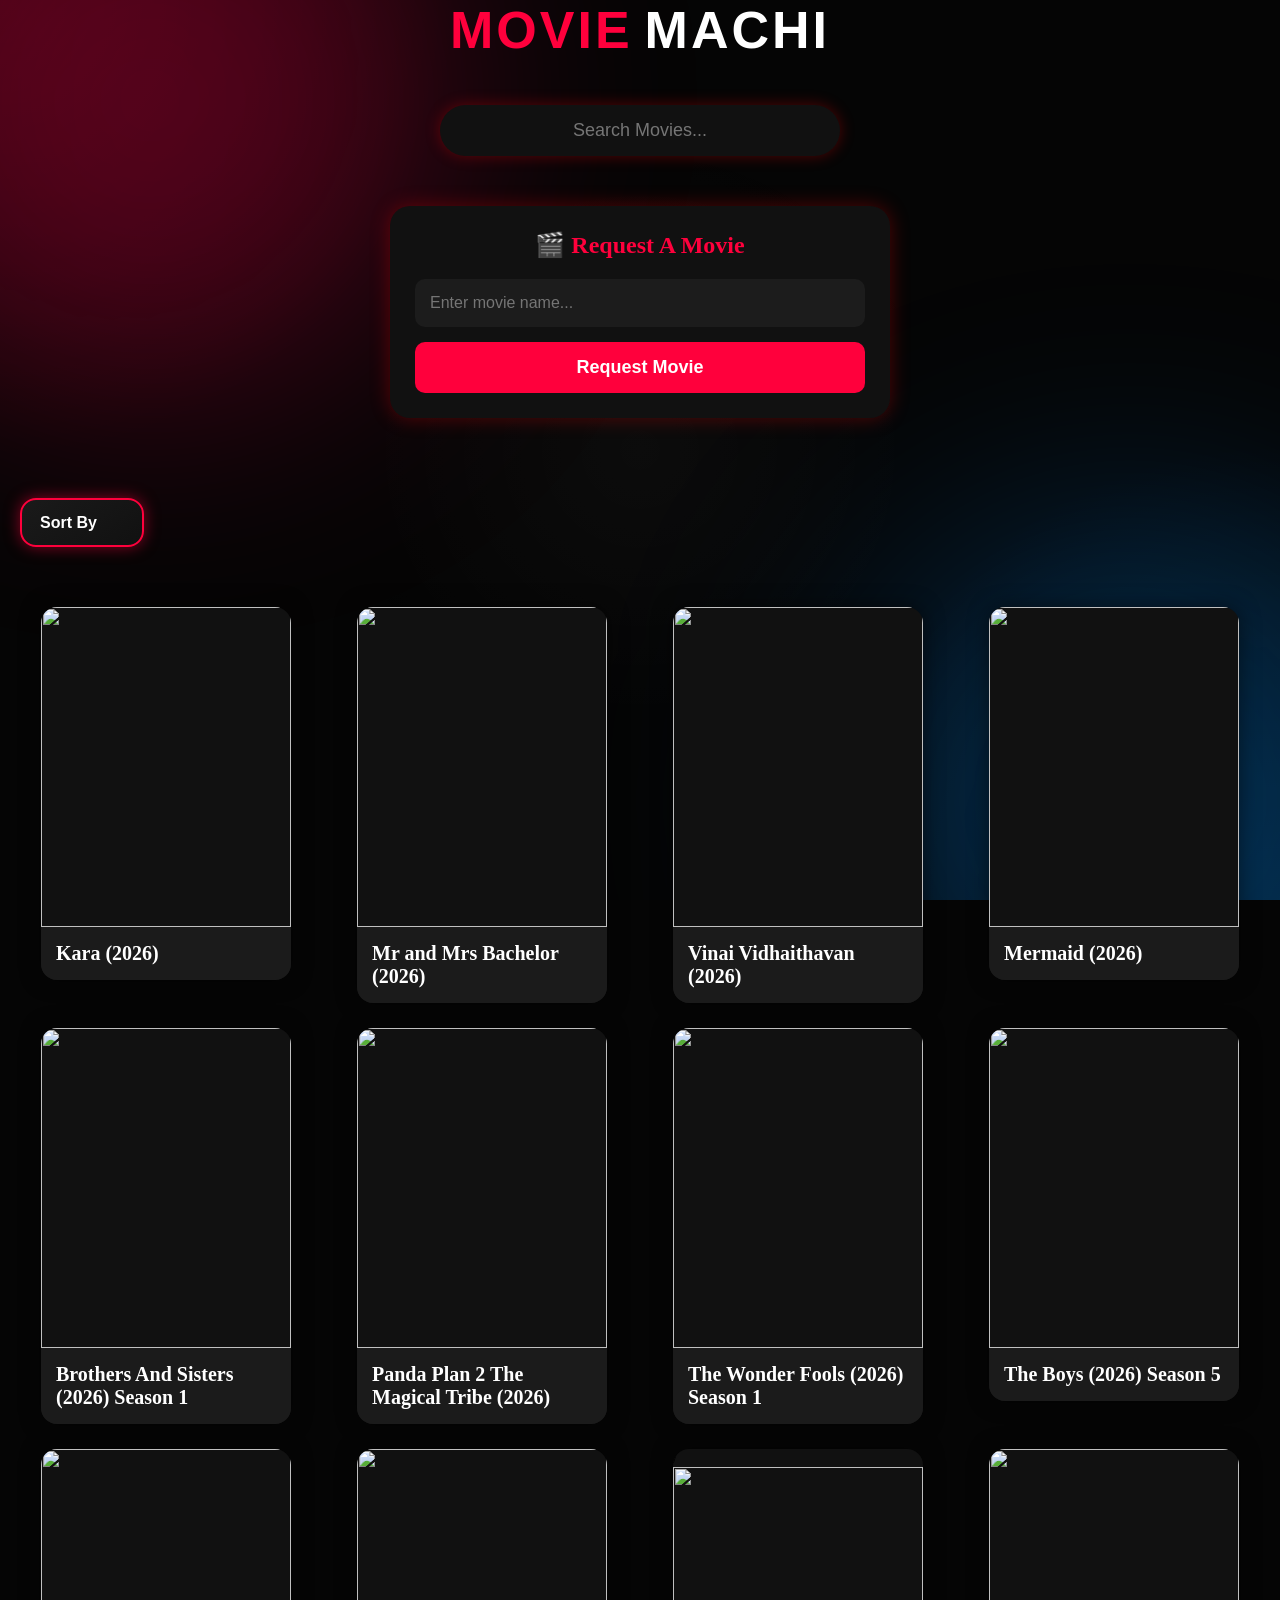
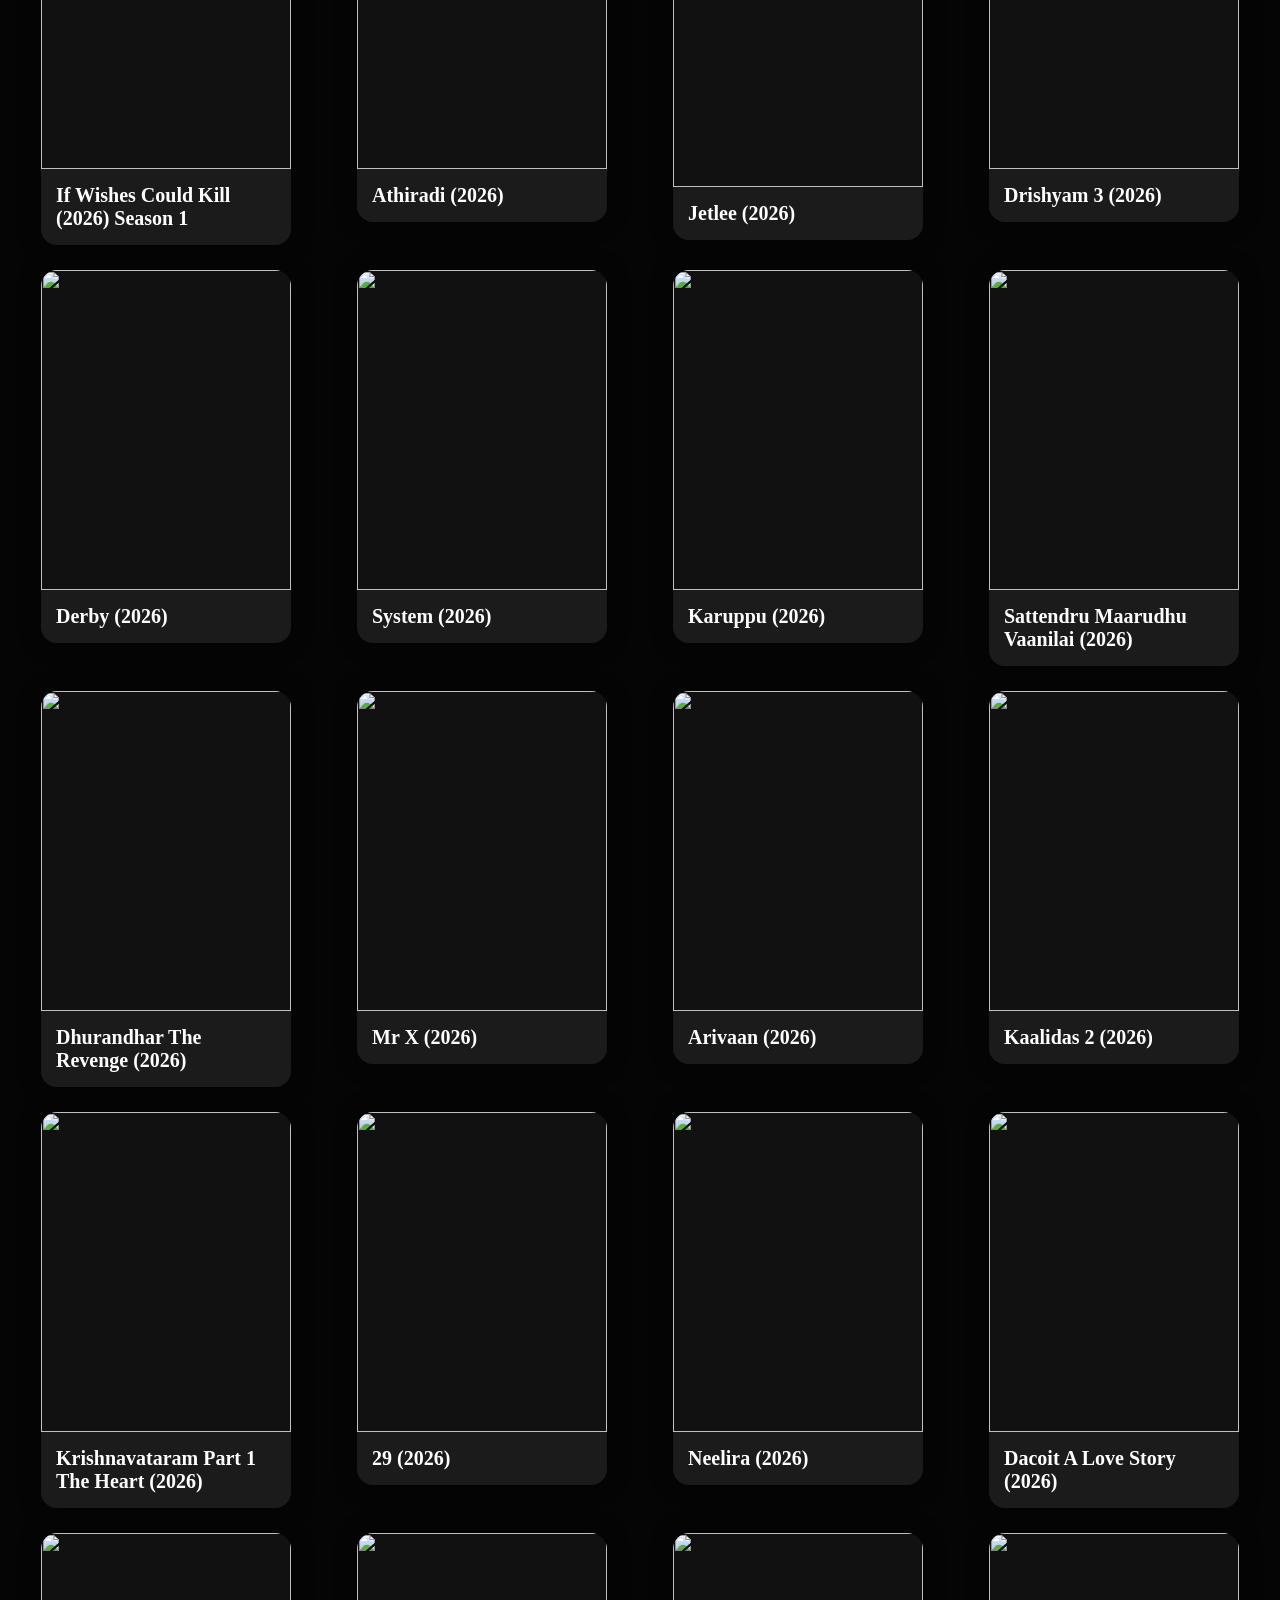
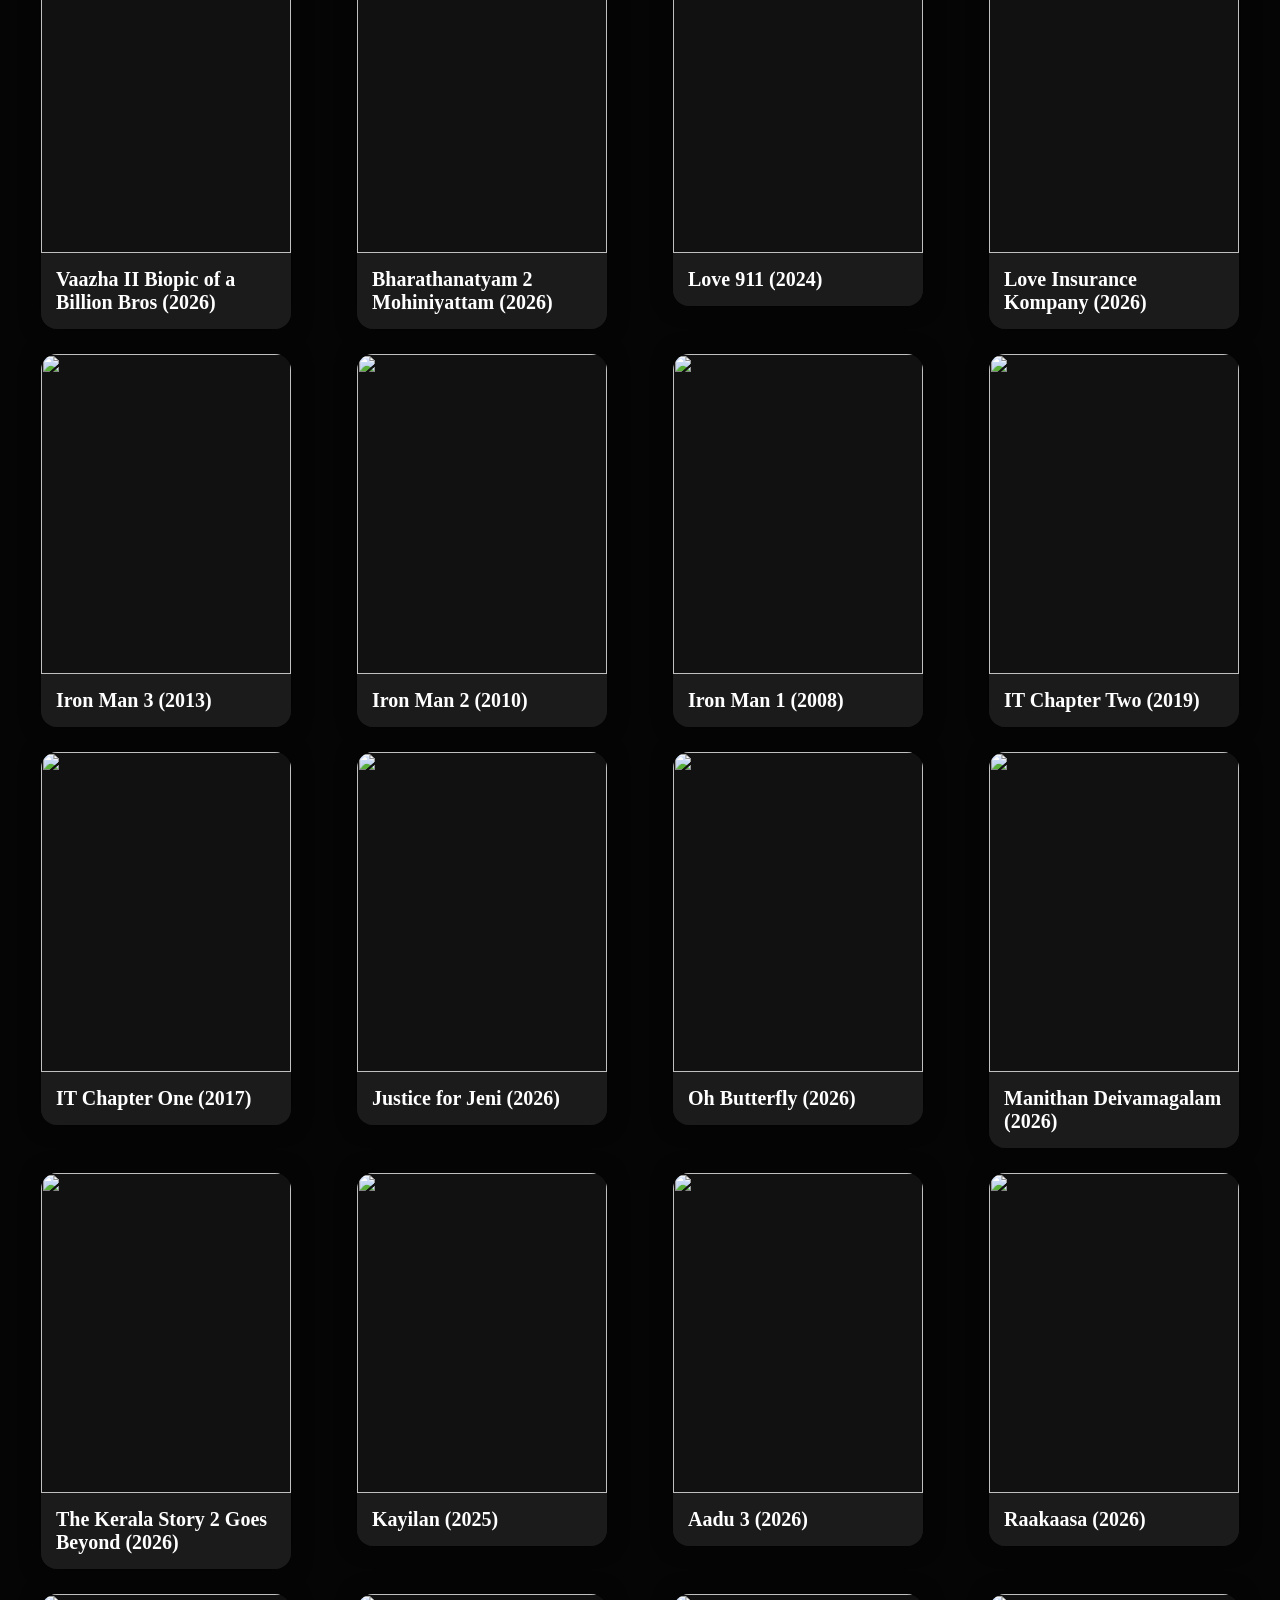
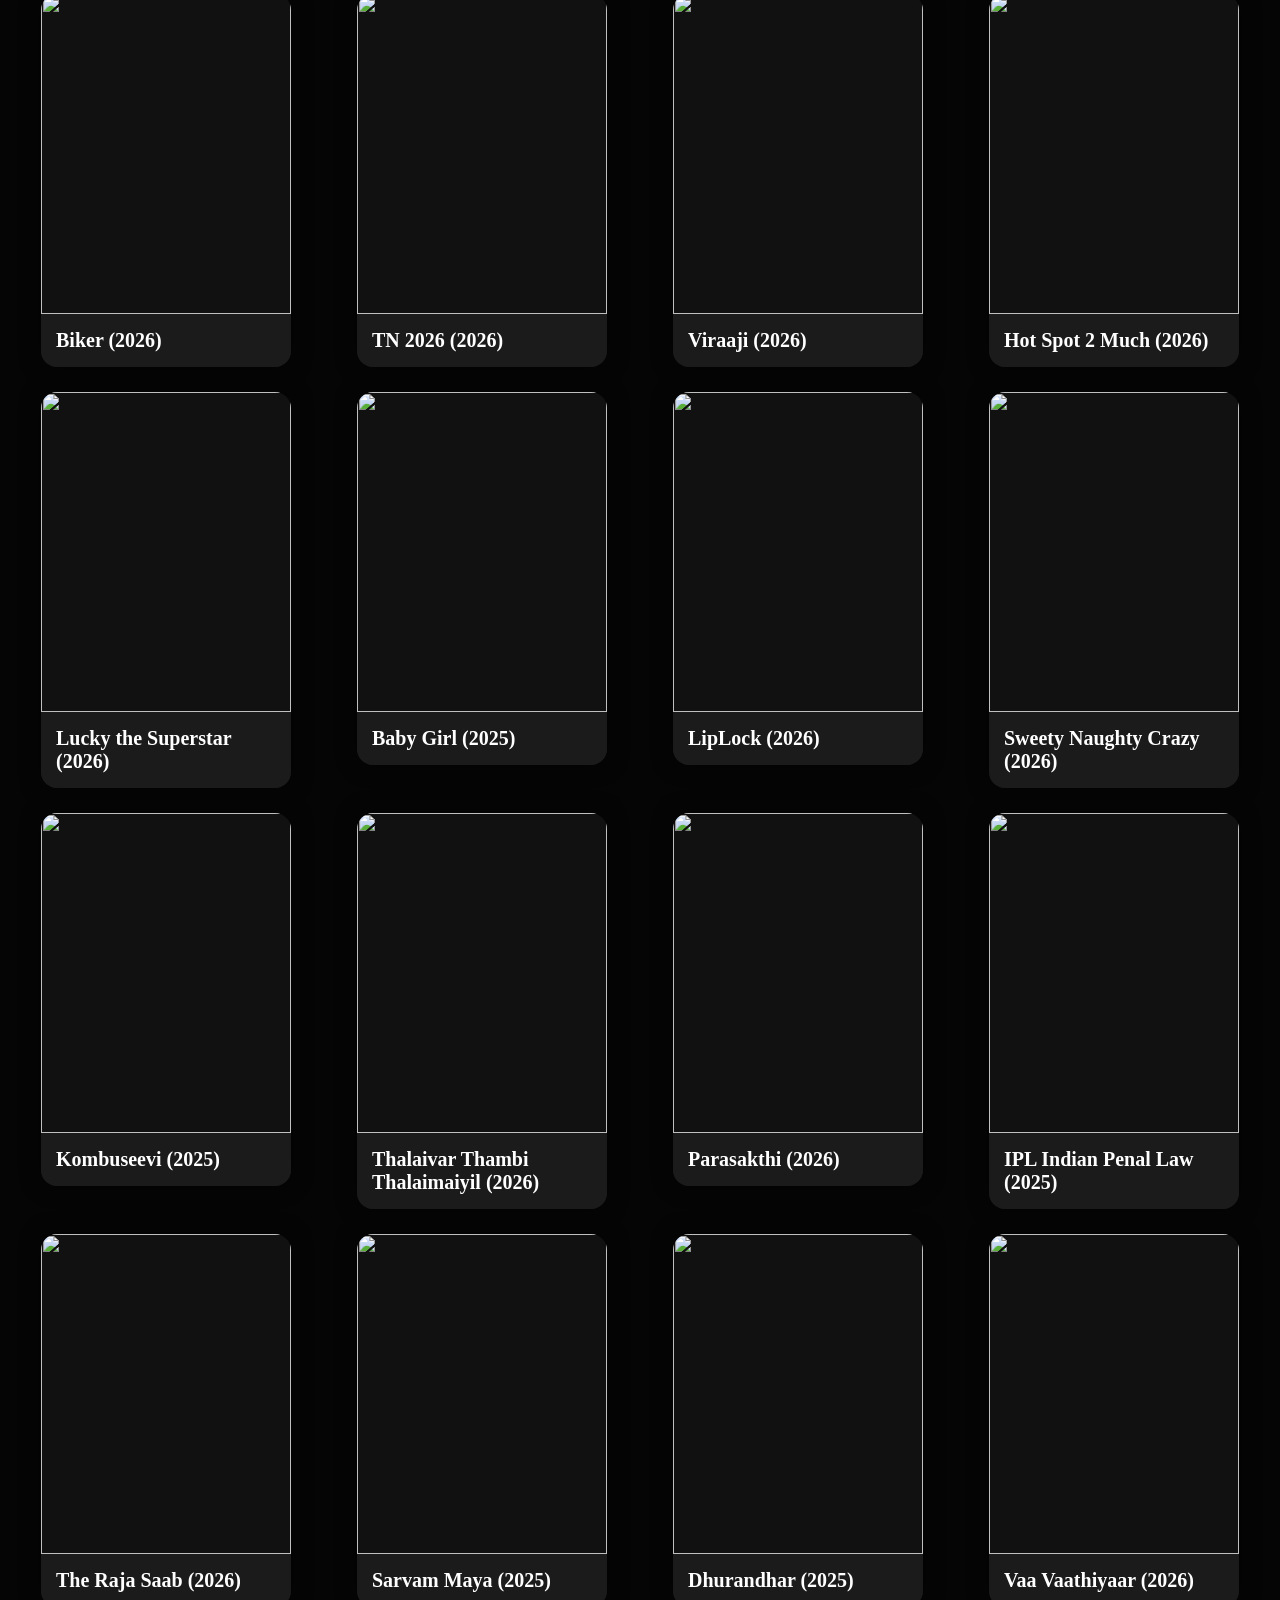
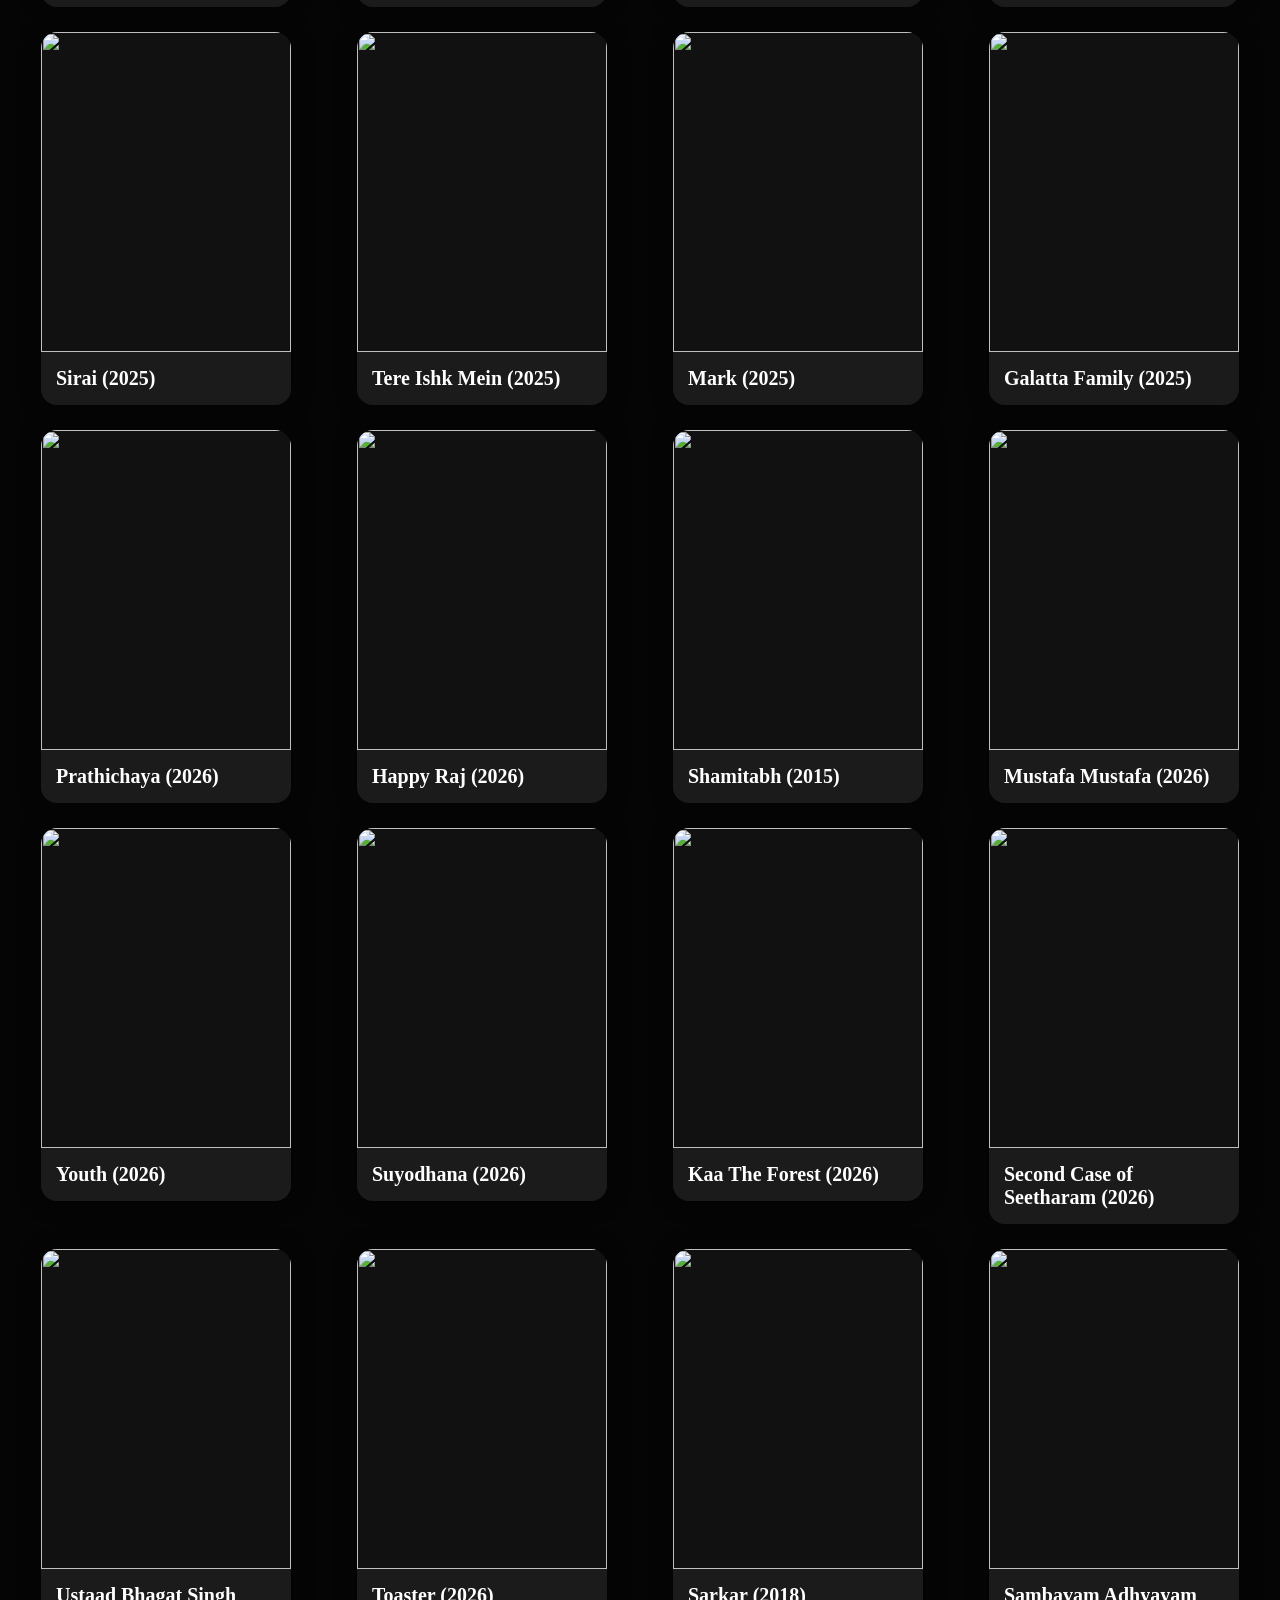
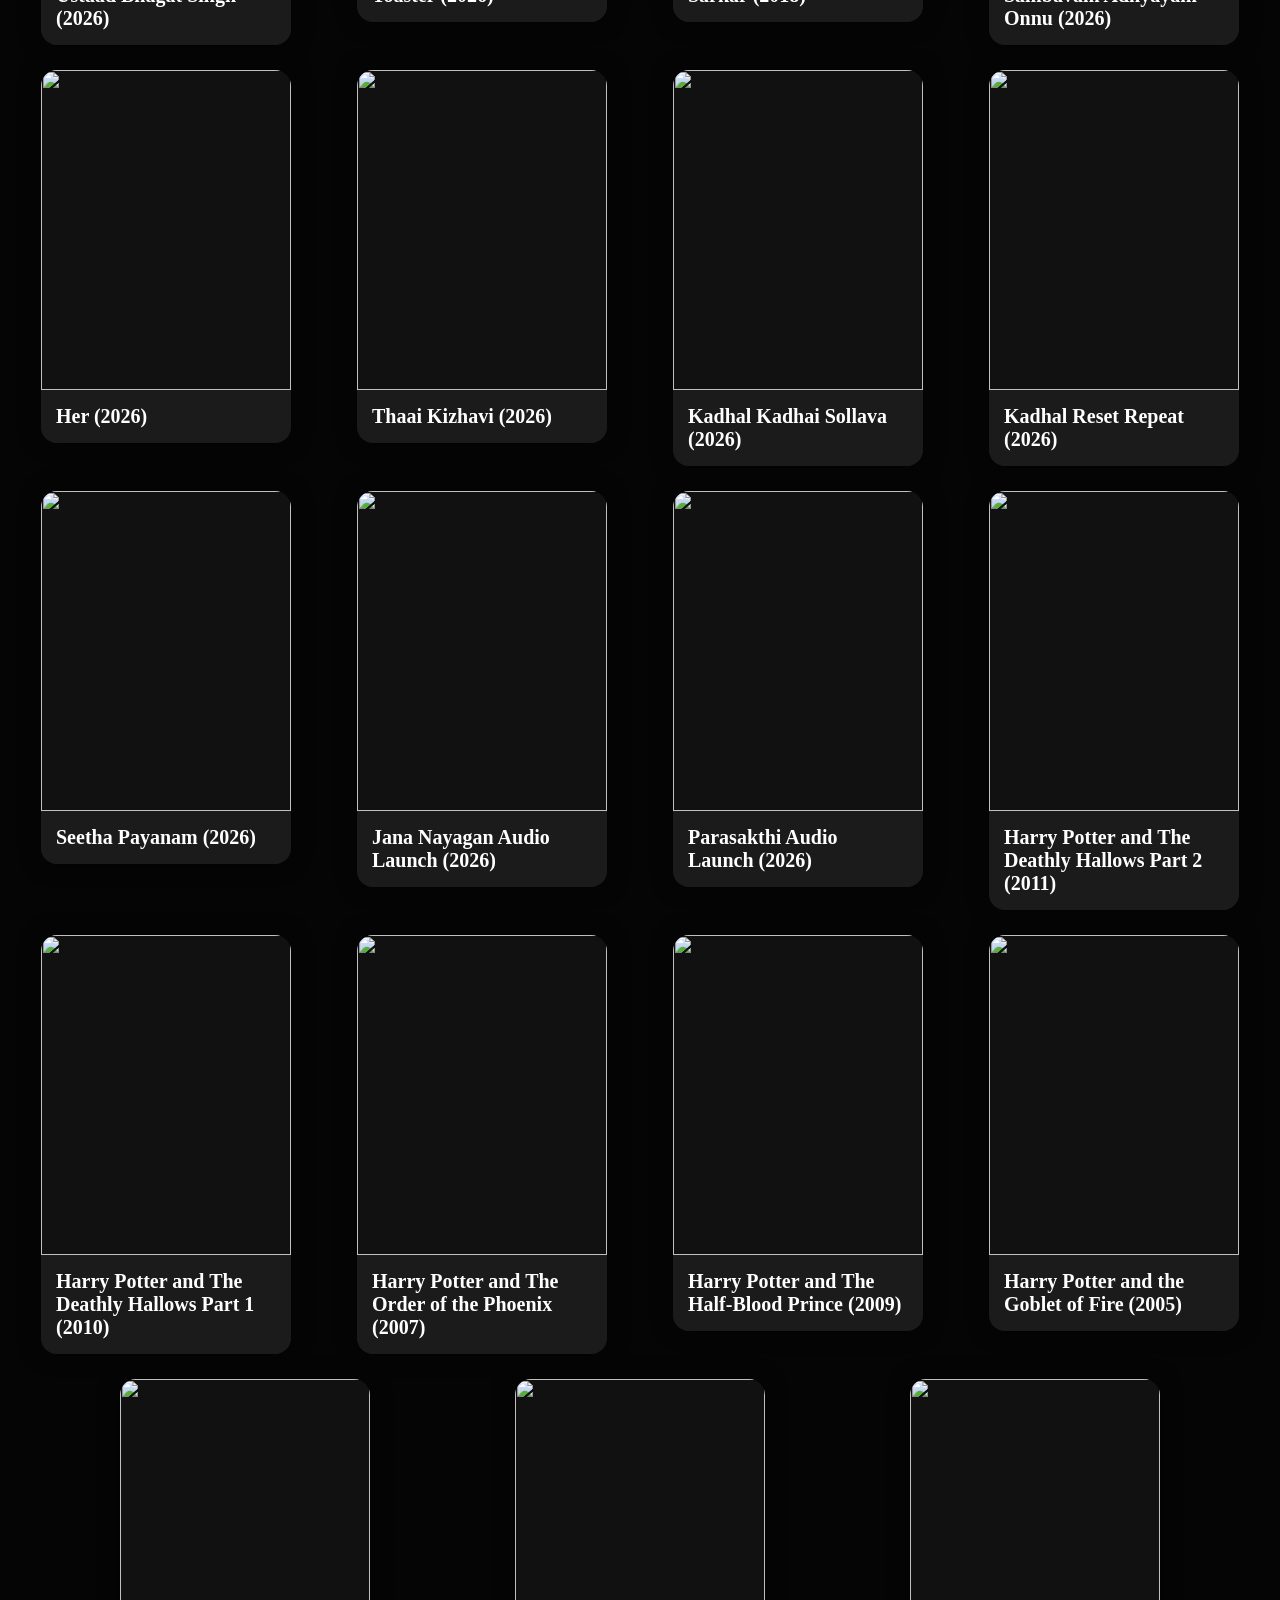
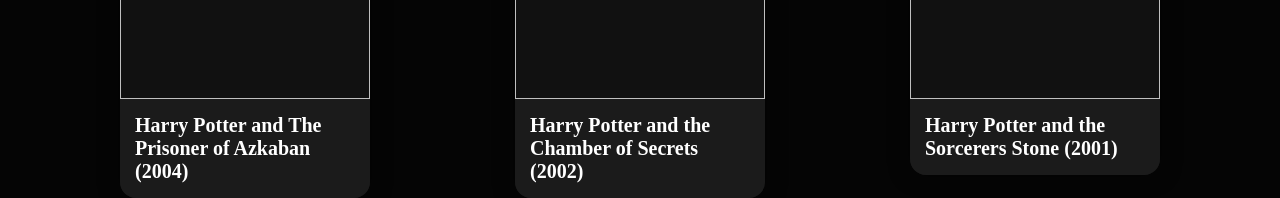
==== commit f0e3fa77: "Update index.html" ====
--- a/index.html
+++ b/index.html
@@ -20,14 +20,141 @@
     padding:0;
     box-sizing:border-box;
 }
+/* BODY */
 
 body{
+
     background:#050505;
-    font-family:Arial, sans-serif;
-    padding:20px;
-    color:white;
-}
-
+
+    overflow-x:hidden;
+
+    position:relative;
+
+}
+
+/* ANIMATED BACKGROUND */
+
+.animated-bg{
+
+    position:fixed;
+
+    top:0;
+    left:0;
+
+    width:100%;
+    height:100%;
+
+    z-index:-1;
+
+    overflow:hidden;
+
+    background:
+    radial-gradient(circle at top left,
+    rgba(255,0,60,0.15),
+    transparent 30%),
+
+    radial-gradient(circle at bottom right,
+    rgba(0,150,255,0.15),
+    transparent 30%),
+
+    radial-gradient(circle at center,
+    rgba(255,255,255,0.03),
+    transparent 40%);
+
+}
+
+/* MOVING GLOW */
+
+.animated-bg::before,
+
+.animated-bg::after{
+
+    content:"";
+
+    position:absolute;
+
+    width:600px;
+    height:600px;
+
+    border-radius:50%;
+
+    filter:blur(120px);
+
+    animation:moveGlow 15s linear infinite;
+
+}
+
+/* RED GLOW */
+
+.animated-bg::before{
+
+    background:
+    rgba(255,0,80,0.25);
+
+    top:-200px;
+    left:-150px;
+
+}
+
+/* BLUE GLOW */
+
+.animated-bg::after{
+
+    background:
+    rgba(0,140,255,0.2);
+
+    bottom:-200px;
+    right:-150px;
+
+    animation-delay:7s;
+
+}
+
+/* ANIMATION */
+
+@keyframes moveGlow{
+
+0%{
+
+transform:
+translate(0,0)
+scale(1);
+
+}
+
+25%{
+
+transform:
+translate(120px,80px)
+scale(1.2);
+
+}
+
+50%{
+
+transform:
+translate(-80px,120px)
+scale(0.9);
+
+}
+
+75%{
+
+transform:
+translate(100px,-100px)
+scale(1.1);
+
+}
+
+100%{
+
+transform:
+translate(0,0)
+scale(1);
+
+}
+
+}
 /* movies row */
 .movies{
     display:flex;
@@ -36,6 +163,7 @@
     justify-content:space-evenly;
     align-items:flex-start;
 }
+
 
 /* movie card */
 .f{
@@ -82,7 +210,8 @@
     max-height:0;
     overflow:hidden;
     transition:max-height 0.4s ease;
-    background:#0d0d0d;
+    background:black;
+    color:white;
     padding:0 15px;
 }
 
@@ -259,14 +388,12 @@
 }
 
 .search-box{
-    position:sticky;
-    top:0;
-    z-index:999;
+    position:relative;
     width:100%;
     display:flex;
     justify-content:center;
     padding:20px 0;
-    background:#050505;
+    background:transparent;
 }
     
 /* LOGO */
@@ -696,10 +823,350 @@
     
 
 }
+/* PLAYER CONTROLS */
+
+.plyr__controls{
+
+    display:grid !important;
+
+    grid-template-columns:
+    repeat(7,auto);
+
+    align-items:center;
+
+    justify-content:center;
+
+    gap:12px;
+
+    padding:15px !important;
+
+}
+
+/* PROGRESS BAR FULL WIDTH */
+
+.plyr__progress{
+
+    grid-column:1/-1;
+
+    width:100% !important;
+
+    margin-bottom:10px;
+
+}
+
+/* BUTTON SIZE */
+
+.plyr__control{
+
+    transform:scale(1.1);
+
+}
+
+/* FULLSCREEN BUTTON */
+
+.plyr__control[data-plyr="fullscreen"]{
+
+    display:flex !important;
+
+    opacity:1 !important;
+
+    visibility:visible !important;
+
+}
+
+/* VIDEO FULLSCREEN */
+
+.plyr--fullscreen-active video{
+
+    object-fit:contain !important;
+
+}
+
+/* MOBILE */
+
+@media(max-width:768px){
+
+.plyr__controls{
+
+    grid-template-columns:
+    repeat(5,auto);
+
+    gap:8px;
+
+}
+
+.plyr__time{
+
+    font-size:12px;
+
+}
+
+}
+/* PLYR PLAYER */
+
+.plyr{
+
+    border-radius:20px;
+
+    overflow:hidden;
+
+    background:black;
+
+}
+
+/* CONTROLS */
+
+.plyr__controls{
+
+    position:absolute !important;
+
+    bottom:0 !important;
+
+    left:0;
+
+    width:100%;
+
+    padding:18px !important;
+
+    background:
+    linear-gradient(
+    transparent,
+    rgba(0,0,0,0.95)
+    ) !important;
+
+    display:flex !important;
+
+    flex-wrap:wrap !important;
+
+    justify-content:center !important;
+
+    align-items:center !important;
+
+    gap:14px !important;
+
+}
+
+/* PROGRESS BAR */
+
+.plyr__progress{
+
+    flex:0 0 100% !important;
+
+    margin-bottom:15px !important;
+
+}
+
+/* BUTTONS */
+
+.plyr__control{
+
+    background:rgba(255,255,255,0.12) !important;
+
+    border-radius:50% !important;
+
+    width:48px;
+
+    height:48px;
+
+    display:flex !important;
+
+    align-items:center;
+
+    justify-content:center;
+
+    transition:0.3s;
+
+}
+
+/* HOVER */
+
+.plyr__control:hover{
+
+    background:#ff003c !important;
+
+    transform:scale(1.12);
+
+}
+
+/* PLAY BUTTON BIG */
+
+.plyr__control[data-plyr="play"]{
+
+    width:58px;
+
+    height:58px;
+
+    background:#ff003c !important;
+
+    box-shadow:
+    0 0 20px rgba(255,0,60,0.8);
+
+}
+
+/* TIME */
+
+.plyr__time{
+
+    color:white !important;
+
+    font-size:15px !important;
+
+    font-weight:bold;
+
+}
+
+/* SETTINGS */
+
+.plyr__menu{
+
+    margin-left:5px;
+
+}
+
+/* VOLUME */
+
+.plyr__volume{
+
+    max-width:120px;
+
+}
+
+/* FULLSCREEN */
+
+.plyr__control[data-plyr="fullscreen"]{
+
+    display:flex !important;
+
+    opacity:1 !important;
+
+}
+
+/* MOBILE */
+
+@media(max-width:768px){
+
+.plyr__controls{
+
+    padding:12px !important;
+
+    gap:10px !important;
+
+}
+
+.plyr__control{
+
+    width:42px;
+
+    height:42px;
+
+}
+
+.plyr__control[data-plyr="play"]{
+
+    width:52px;
+
+    height:52px;
+
+}
+
+.plyr__time{
+
+    font-size:12px !important;
+
+}
+
+}
+/* FULLSCREEN BUTTON FIX */
+
+.plyr__control[data-plyr="fullscreen"]{
+
+    display:flex !important;
+
+    visibility:visible !important;
+
+    opacity:1 !important;
+
+    position:relative !important;
+
+}
+
+/* FULLSCREEN EXIT ICON */
+
+.plyr--fullscreen-active 
+.plyr__control[data-plyr="fullscreen"]{
+
+    background:#ff003c !important;
+
+    box-shadow:
+    0 0 15px rgba(255,0,60,0.8);
+
+}
+/* FULLSCREEN BUTTON FIX */
+
+.plyr__control[data-plyr="fullscreen"]{
+
+    display:flex !important;
+
+    visibility:visible !important;
+
+    opacity:1 !important;
+
+    z-index:99999 !important;
+
+}
+
+/* FULLSCREEN MODE */
+
+.plyr--fullscreen-active 
+.plyr__controls{
+
+    z-index:99999 !important;
+
+}
+
+/* EXIT ICON */
+
+.plyr--fullscreen-active 
+.plyr__control[data-plyr="fullscreen"]{
+
+    position:relative !important;
+
+    right:0 !important;
+
+}
+/* CINEMA MODE */
+
+#videoPopup{
+
+backdrop-filter:blur(10px);
+
+}
+/* LOADER */
+
+.plyr--loading .plyr__control--overlaid{
+
+animation:spin 1s linear infinite;
+
+}
+
+@keyframes spin{
+
+from{
+transform:rotate(0deg);
+}
+
+to{
+transform:rotate(360deg);
+}
+
+}
+
+
 </style>
 </head>
 
 <body>
+    <div class="animated-bg"></div>
 <!-- LOADING SCREEN -->
 
 <div id="loader">
@@ -767,7 +1234,7 @@
 <main class="movies">
 
 <!-- MOVIE CARD -->
- <div class="f">
+<div class="f">
 
 <img src="https://imgs.search.brave.com/IRe-WZRFwgd_0dL-fmqtUkBMIV0kDYqh-a85yyY5tFg/rs:fit:500:0:1:0/g:ce/aHR0cHM6Ly9pbWFn/ZXMuZmlsbWliZWF0/LmNvbS9waC1iaWcv/MjAyNi8wNC9rYXJh/MTc3NzI5MTEwNV8w/LmpwZWc">
 
@@ -874,7 +1341,111 @@
 </div>
 </div>
 </div>
- <div class="f">
+<div class="f">
+
+<img src="https://imgs.tamilprinttv.com/images/44348.jpg">
+
+<a href="javascript:void(0)" class="movie-title">
+Vinai Vidhaithavan (2026)
+</a>
+
+<div class="details">
+
+<p><b>Movie:</b>Vinai Vidhaithavan (2026)</p>
+
+<p><b>Director:</b>N/A</p>
+
+<p><b>Starring:</b>Prajin, Gayatri Rema, Deepak Ram,</p>
+
+<p><b>Genres:</b>Horror, Thriller</p>
+
+<p><b>Quality:</b>HD DVD</p>
+
+<p><b>Language:</b>Tamil</p>
+
+<p><b>Movie Rating:</b>5.7/10</p>
+
+<p><b>Last Updated:</b>27 May 2026</p>
+
+<div class="links">
+
+<a class="p480"
+href="https://s15.cdnserver02.xyz/Moviesda.Mobi_-_Vinai_Vidhaithavan_2026_Original_360p_HD.mp4">
+Download 360p
+</a>
+
+<a class="p720"
+href="https://s01.cdnserver01.xyz/Moviesda.Mobi_-_Vinai_Vidhaithavan_2026_Original_720p_HD.mp4">
+Download 720p
+</a>
+
+<a class="p1080"
+href="https://s22.cdnserver03.xyz/Moviesda.Mobi_-_Vinai_Vidhaithavan_2026_Original_1080p_HD_(3.1_GB).mp4">
+Download 1080p
+</a>
+<button class="watch-btn"
+
+onclick="openPlayer('https://s21.cdnserver03.xyz/Moviesda.Mobi_-_Vinai_Vidhaithavan_2026_Original_720p_HD.mp4?stream=1')">
+
+▶ Watch Now
+
+</button>
+</div>
+</div>
+</div>
+<div class="f">
+
+<img src="https://imgs.search.brave.com/duffoAk_8WiBOqytEA0eBIjsktk0ihRqltv9OltcU2M/rs:fit:500:0:1:0/g:ce/aHR0cDovL3d3dy5p/bXBhd2FyZHMuY29t/LzIwMjYvcG9zdGVy/cy9tZXJtYWlkLmpw/Zw">
+
+<a href="javascript:void(0)" class="movie-title">
+Mermaid (2026)
+</a>
+
+<div class="details">
+
+<p><b>Movie:</b>Mermaid (2026)</p>
+
+<p><b>Director:</b>Tyler Cornack</p>
+
+<p><b>Starring:</b>Johnny Pemberton, Avery Potemri, Kevin Nealon</p>
+
+<p><b>Genres:</b>Drama, Comedy, Horror</p>
+
+<p><b>Quality:</b>Original HD</p>
+
+<p><b>Language:</b>Tamil</p>
+
+<p><b>Movie Rating:</b>6/10</p>
+
+<p><b>Last Updated:</b>27 May 2026</p>
+
+<div class="links">
+
+<a class="p480"
+href="https://s06.dubshare.one/isaiDub.io_-_Mermaid_2026_Original_360p_HD.mp4">
+Download 360p
+</a>
+
+<a class="p720"
+href="https://s03.dubshare.one/isaiDub.io_-_Mermaid_2026_Original_720p_HD.mp4">
+Download 720p
+</a>
+
+<a class="p1080"
+href="https://s02.dubshare.one/isaiDub.io_-_Mermaid_2026_Original_1080p_HD.mp4">
+Download 1080p
+</a>
+<button class="watch-btn"
+
+onclick="openPlayer('https://s08.dubshare.one/isaiDub.io_-_Mermaid_2026_Original_720p_HD.mp4?stream=1')">
+
+▶ Watch Now
+
+</button>
+</div>
+</div>
+</div>
+<div class="f">
 
 <img src="https://imgs.search.brave.com/5nPe4wKMjlpQKaobI_lnlUKdrsXMhXNQQKqfUG3uZJw/rs:fit:500:0:1:0/g:ce/aHR0cHM6Ly9pbWFn/ZXN2cy5vbmVpbmRp/YS5jb20vcGgtYmln/LzIwMjYvMDUvYnJv/dGhlcnMtYW5kLXNp/c3RlcnMtd2ViLXNl/cmllcy13aGVuLWFu/ZC13aGVyZS10by13/YXRjaC1vbi1vdHQx/Nzc5NzA0NzU4XzUu/anBn">
 
@@ -4950,7 +5521,7 @@
 </a>
 <button class="watch-btn"
 
-onclick="openPlayer('https://s05.hotshare.link/Moviesda.Mobi_-_Parasakthi_Audio_Launch_2026_Full_Show_720p_HD.mp4?stream=1')">
+onclick="openPlayer('https://dl5.biggshare.xyz/Moviesda.Mobi_-_Parasakthi_Audio_Launch_2026_Full_Show_720p_HD.mp4?stream=1')">
 
 ▶ Watch Now
 
@@ -5717,6 +6288,7 @@
 'rewind',
 'fast-forward',
 'progress',
+'pip',
 'current-time',
 'mute',
 'volume',
@@ -5786,7 +6358,74 @@
 }
 
 });
+/* DOUBLE TAP */
+
+let lastTap = 0;
+
+document.getElementById("player")
+.addEventListener("click",function(e){
+
+const currentTime = new Date().getTime();
+
+const tapLength =
+currentTime - lastTap;
+
+if(tapLength < 300 && tapLength > 0){
+
+let video =
+document.querySelector("video");
+
+/* LEFT */
+
+if(e.clientX < window.innerWidth / 2){
+
+video.currentTime -= 10;
+
+}
+
+/* RIGHT */
+
+else{
+
+video.currentTime += 10;
+
+}
+
+}
+
+lastTap = currentTime;
+
+});
+/* SAVE TIME */
+
+player.on('timeupdate',()=>{
+
+localStorage.setItem(
+'watchTime',
+player.currentTime
+);
+
+});
+
+/* LOAD TIME */
+
+player.on('loadedmetadata',()=>{
+
+let savedTime =
+localStorage.getItem(
+'watchTime'
+);
+
+if(savedTime){
+
+player.currentTime =
+savedTime;
+
+}
+
+});
 
 </script>
+
 </body>
 </html>
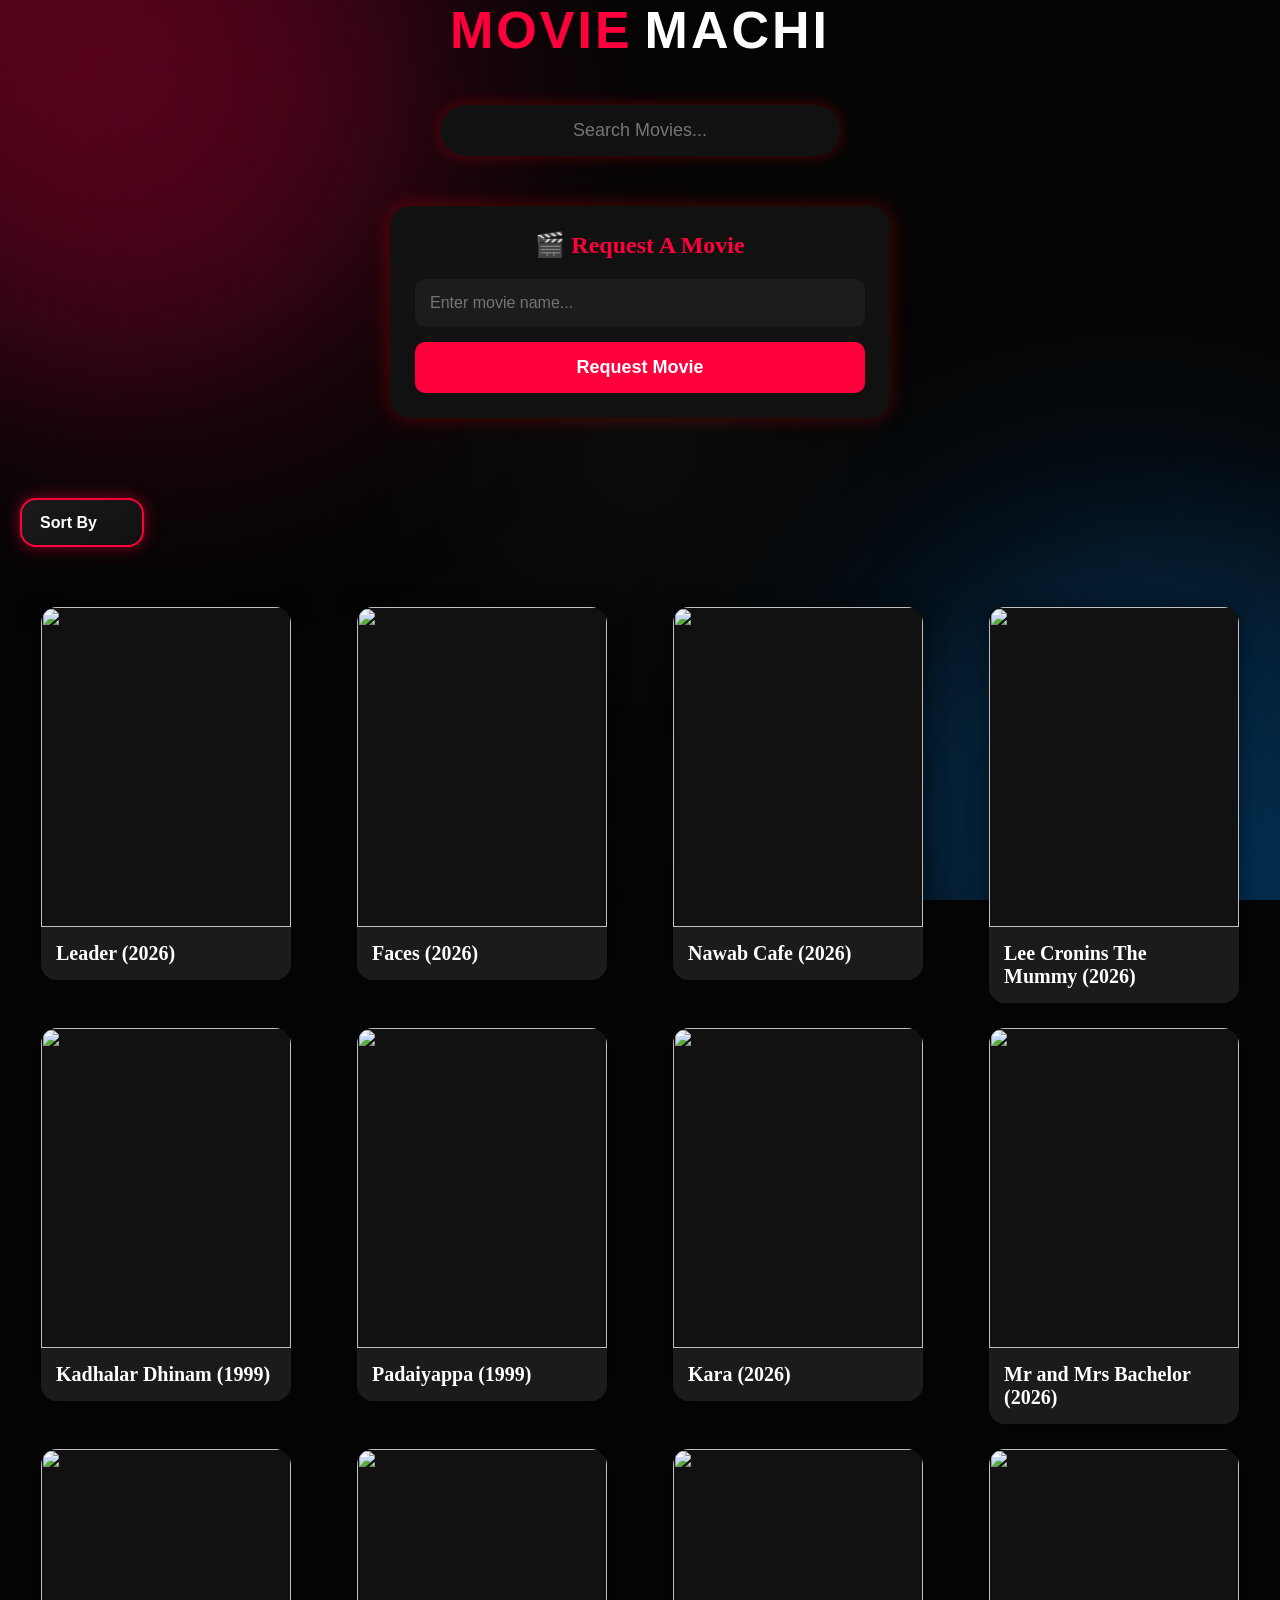
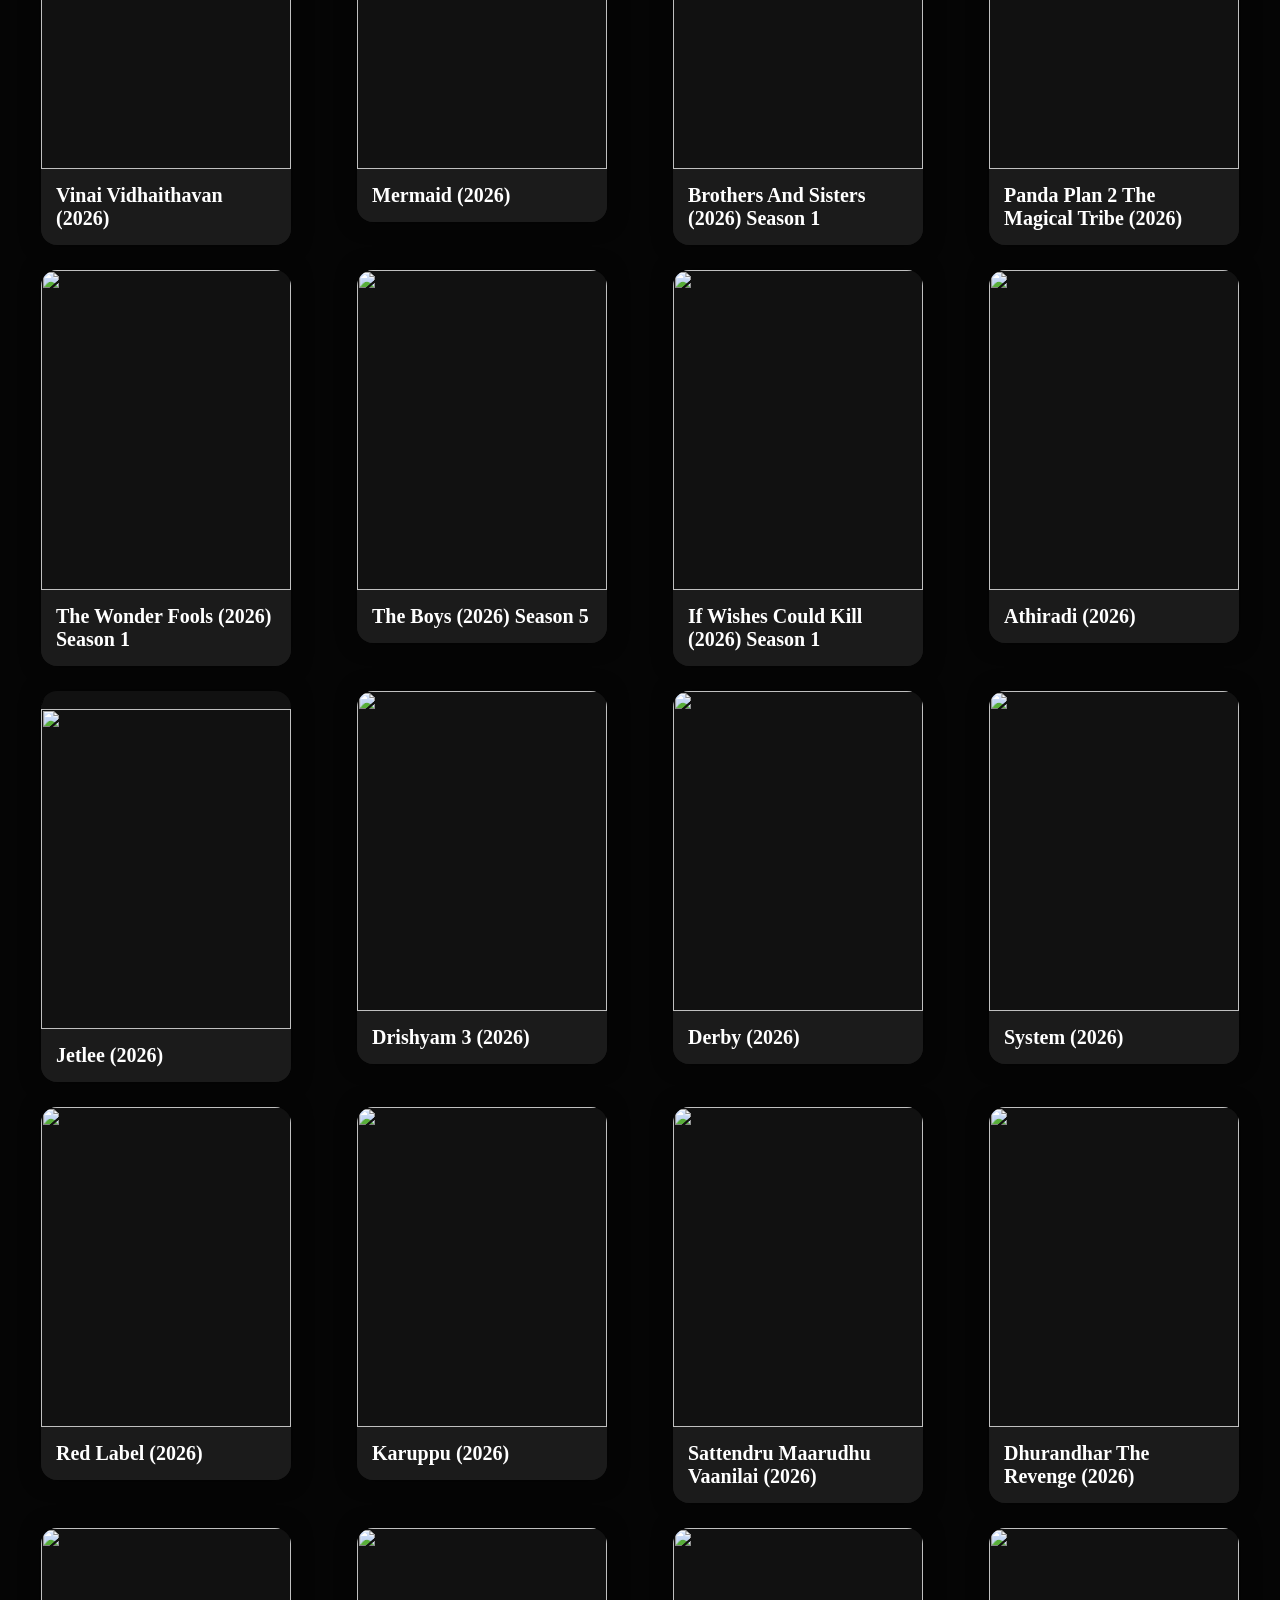
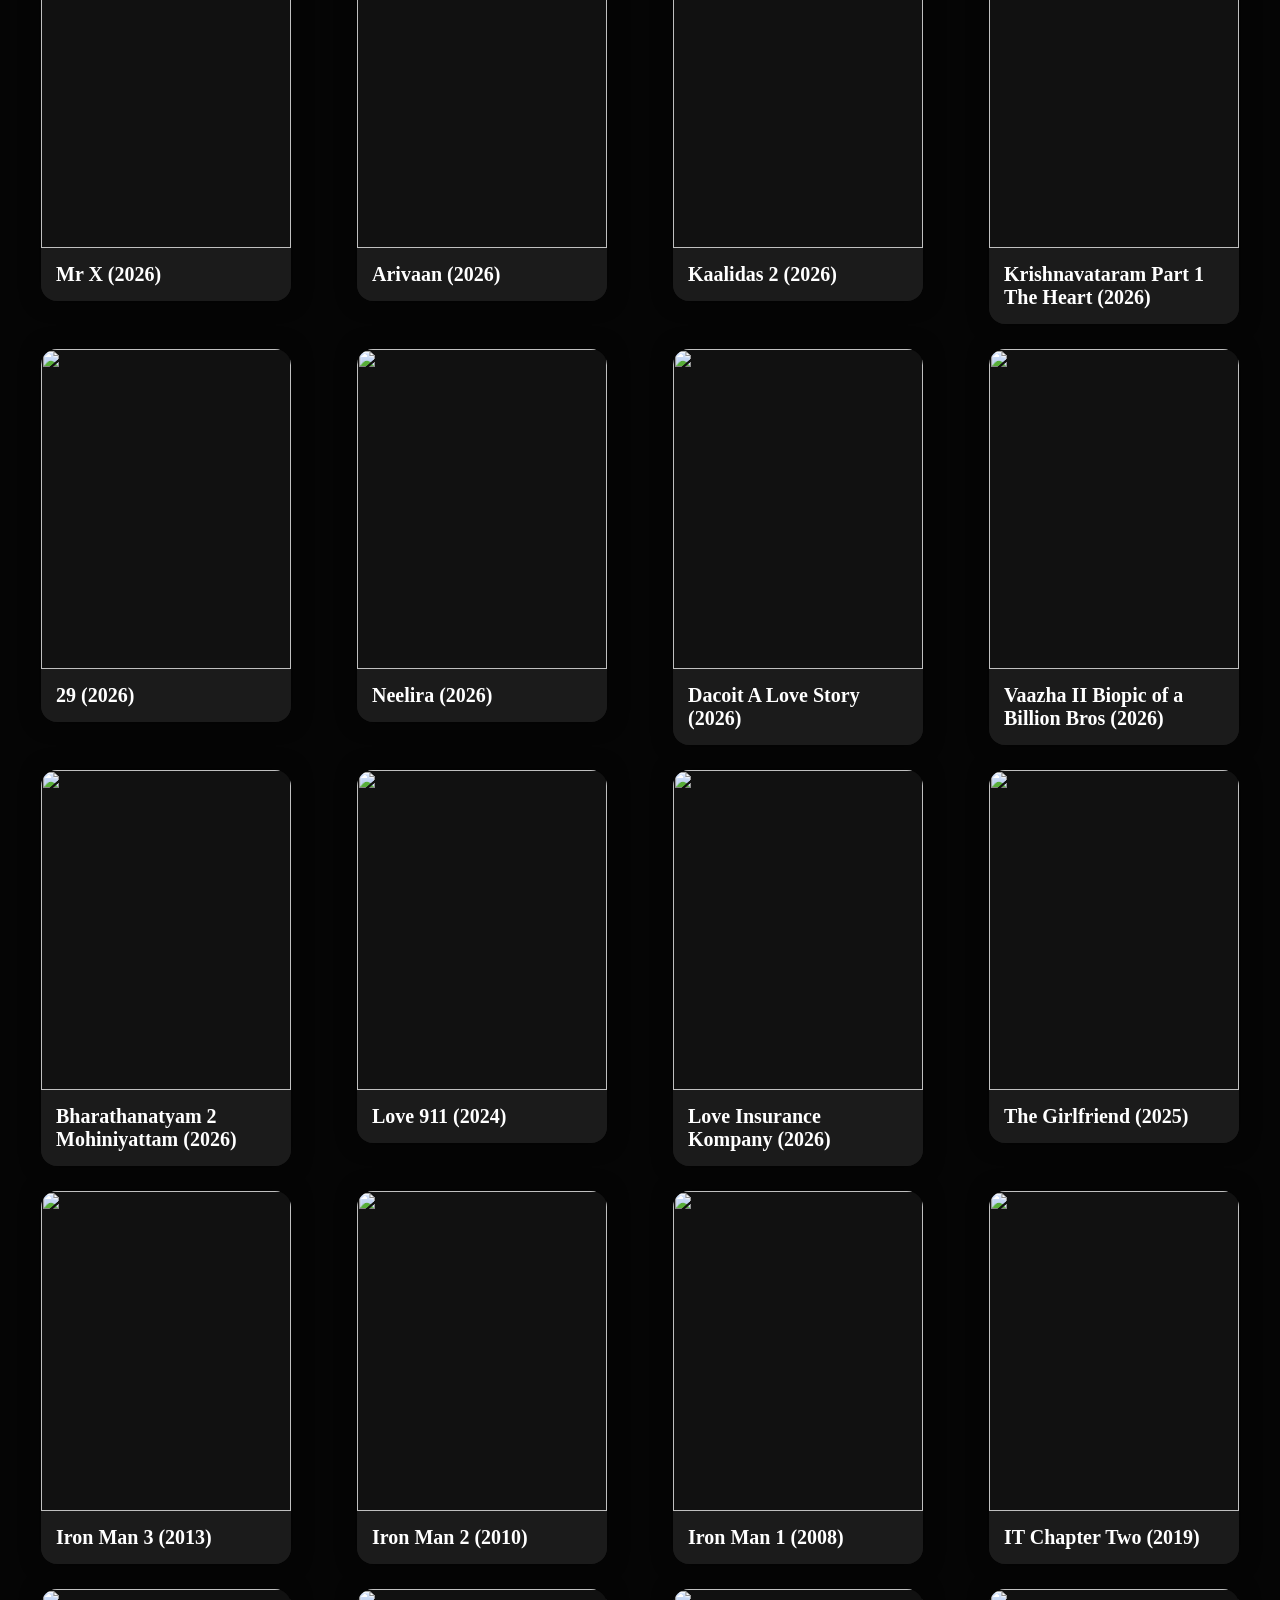
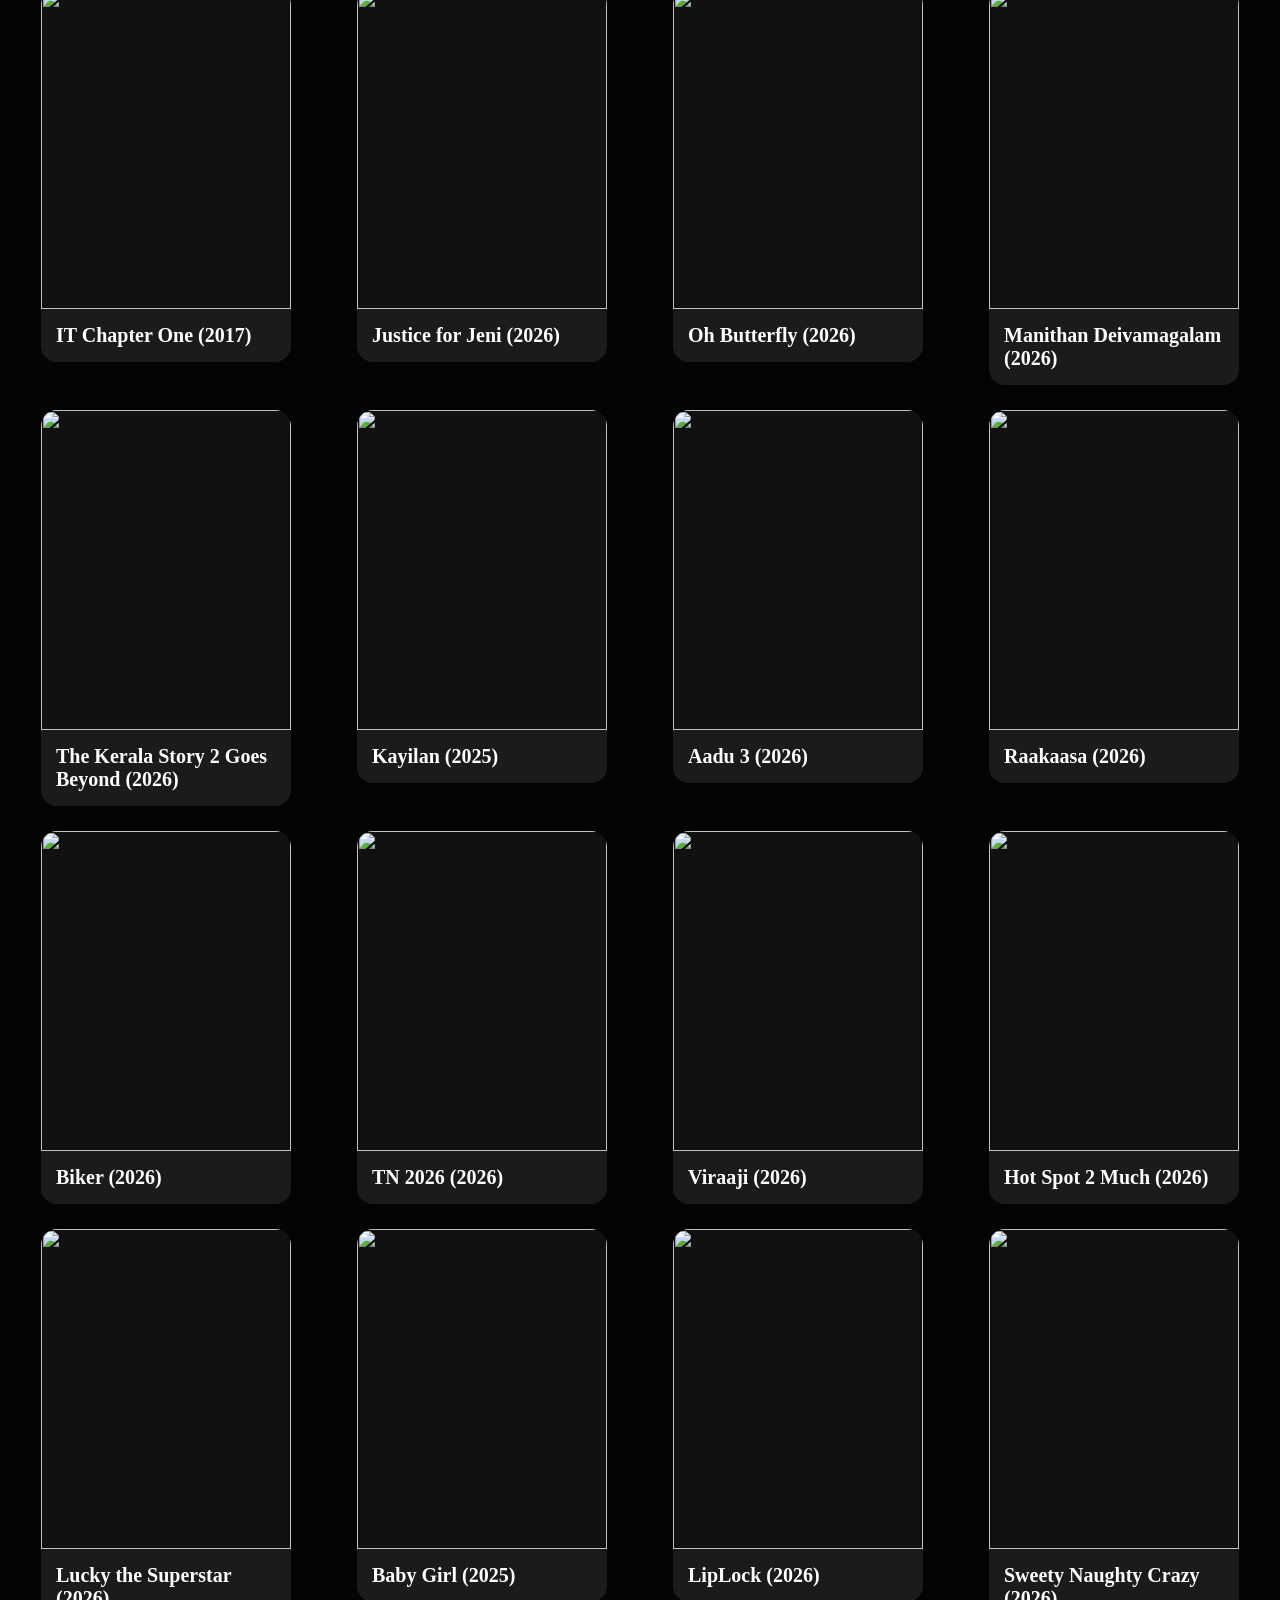
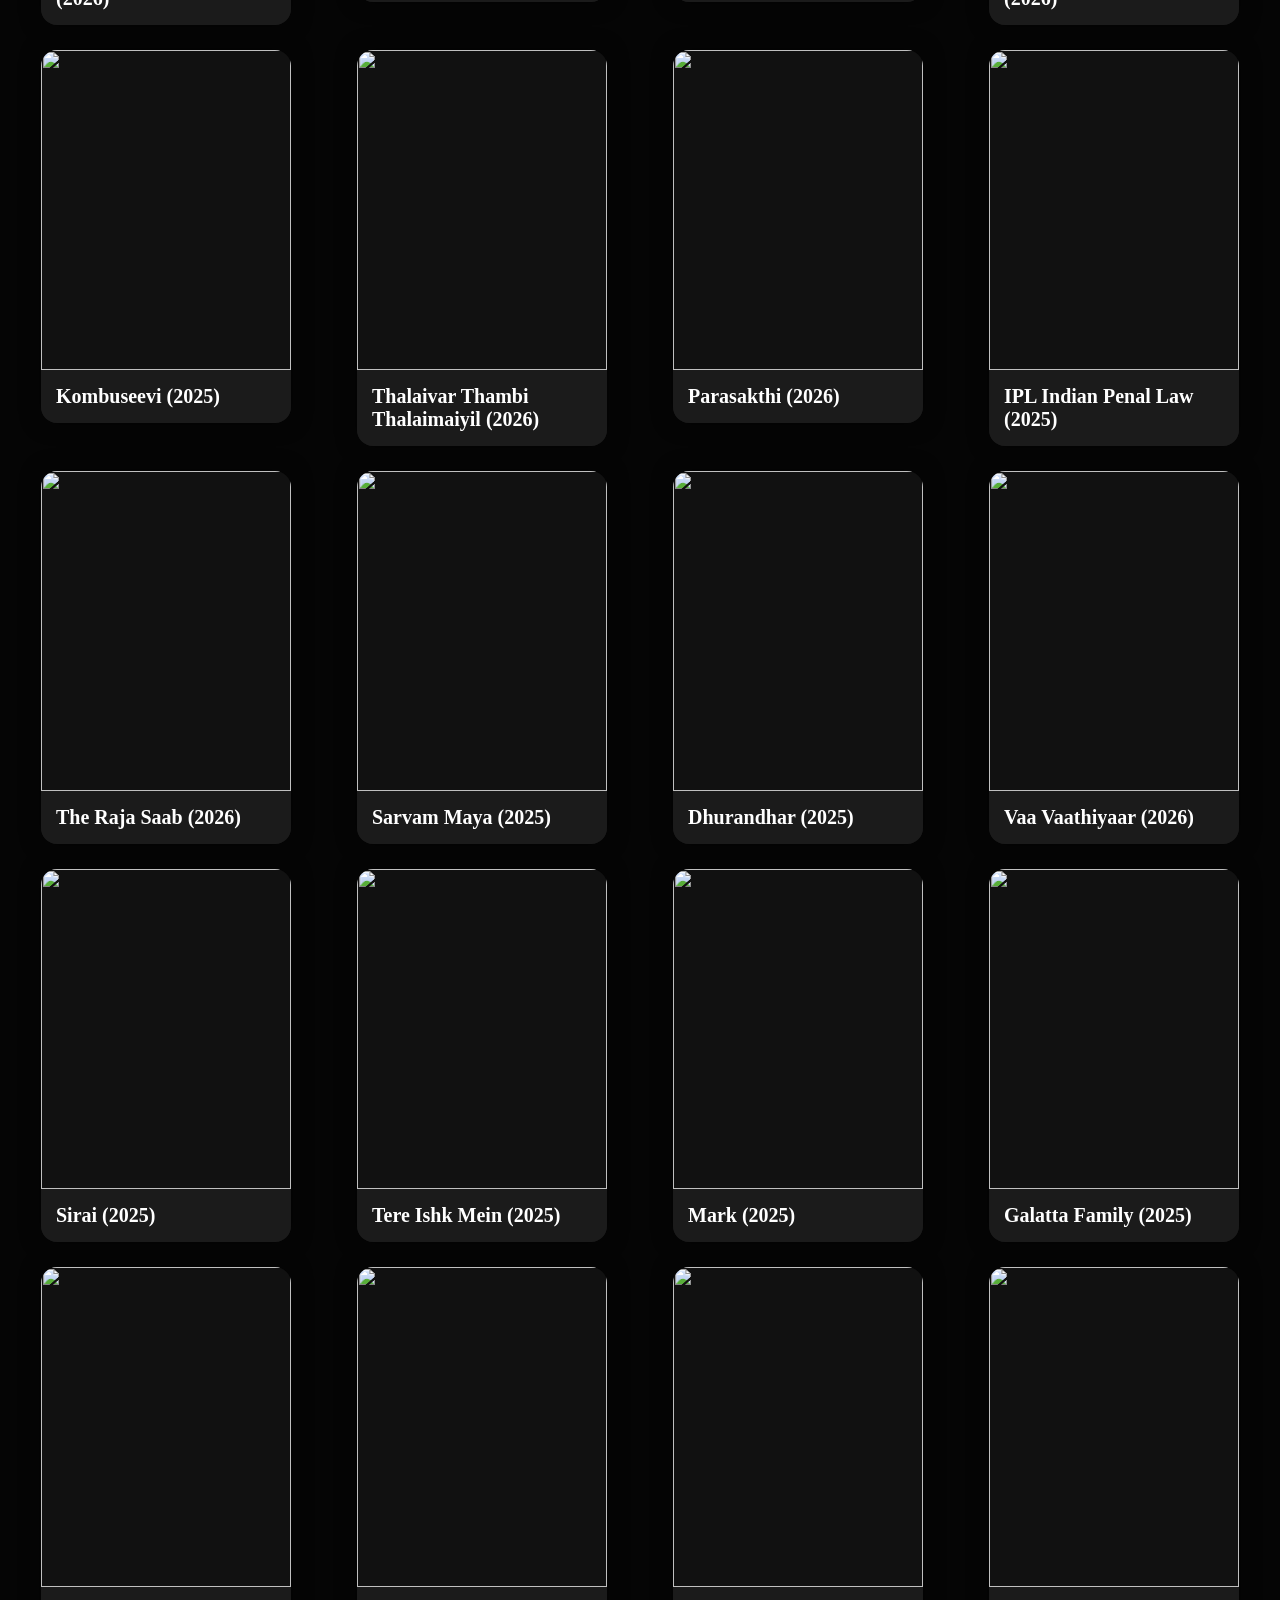
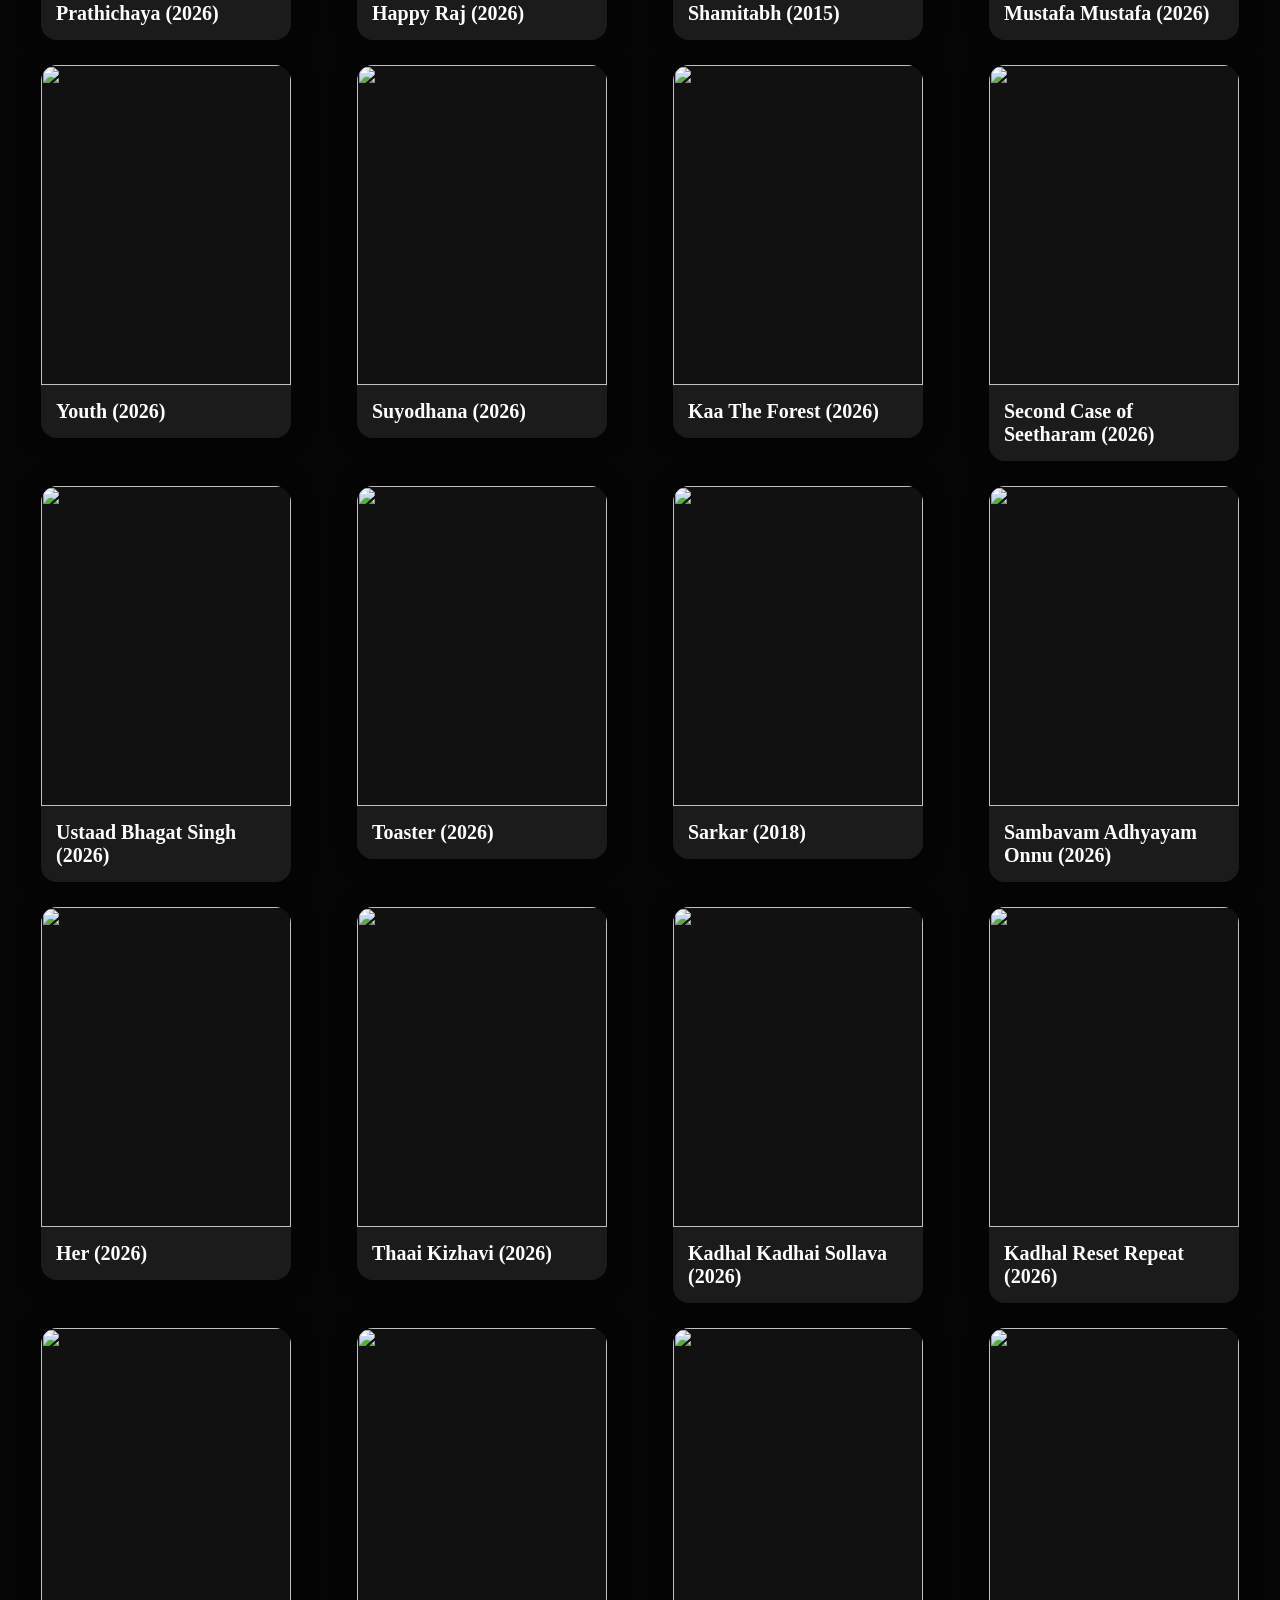
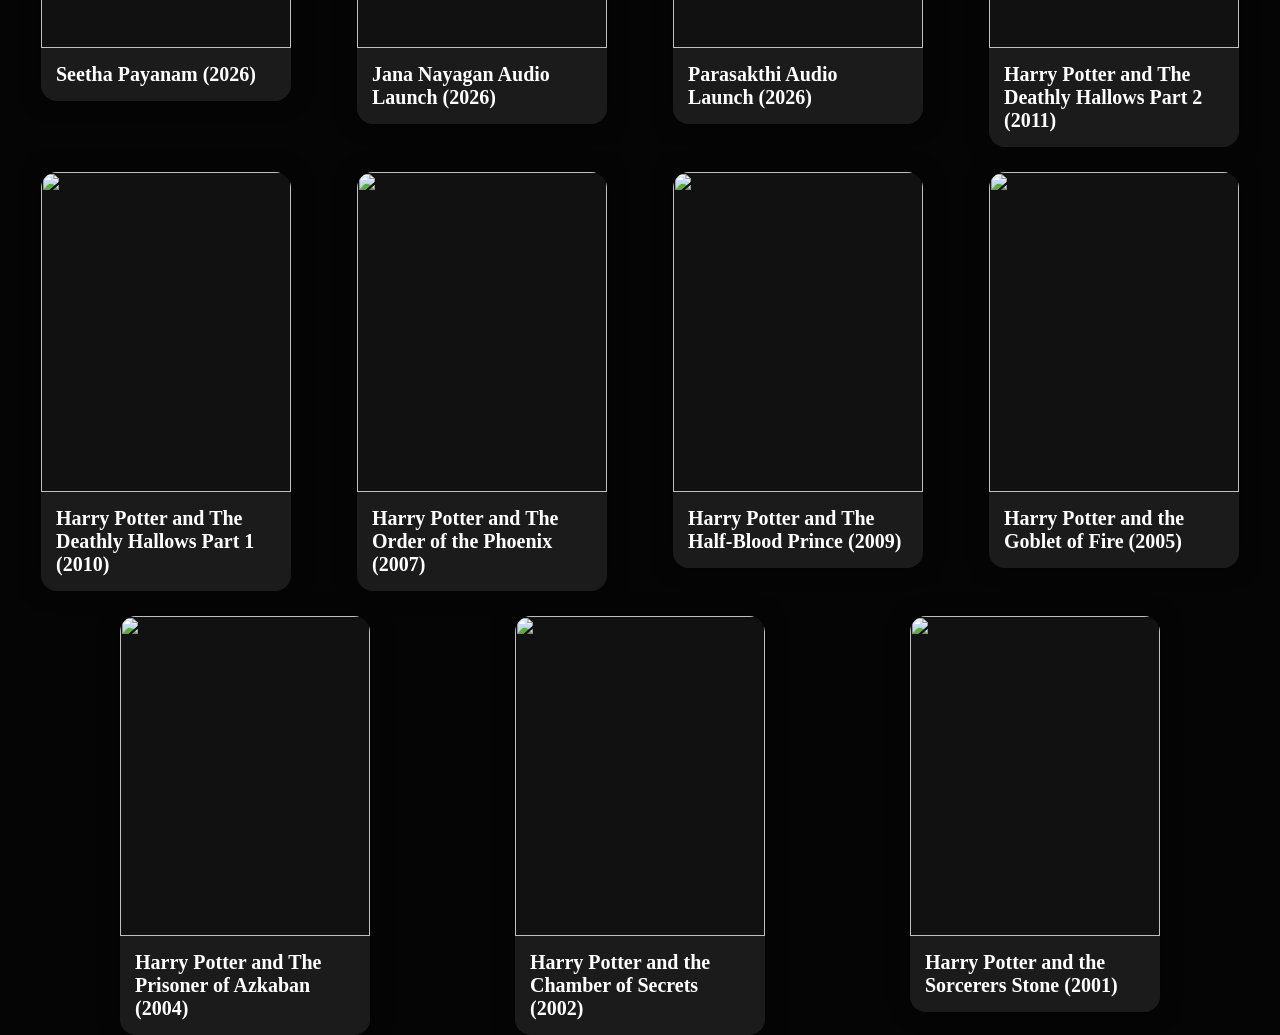
==== commit dc5cff0b: "Update index.html" ====
--- a/index.html
+++ b/index.html
@@ -271,6 +271,11 @@
 /* 1080p */
 .p1080{
     background:#ff0033;
+}
+
+/* 4K */
+.K4{
+    background:#f7a50d;
 }
 
 /* Epi */
@@ -1236,6 +1241,314 @@
 <!-- MOVIE CARD -->
 <div class="f">
 
+<img src="https://www.pixelbb.com/images/2026/04/03/HE81w9IaMAEY5It.jpg">
+
+<a href="javascript:void(0)" class="movie-title">
+Leader (2026)
+</a>
+
+<div class="details">
+
+<p><b>Movie:</b>Leader (2026)</p>
+
+<p><b>Director:</b>R. S. Durai Senthilkumar</p>
+
+<p><b>Starring:</b>Saravanan Arul, Shaam, Andrea Jeremiah</p>
+
+<p><b>Genres:</b>Action, Drama, Thriller</p>
+
+<p><b>Quality:</b>Original HD</p>
+
+<p><b>Language:</b>Tamil</p>
+
+<p><b>Movie Rating:</b>7.9/10</p>
+
+<p><b>Last Updated:</b>29 May 2026</p>
+
+<div class="links">
+<a class="p480"
+href="https://cdn.juicybits.site/files/www.1TamilMV.cards_-_Leader_2026_Tamil_HQ_HDRip_-_x264_-_AAC_-_400MB_-_ESub.mkv?token=93b09e8cab85522de87eb56c091889a9&exp=1780036828">
+Download 360p
+</a>
+<a class="p720"
+href="https://cdn.juicybits.site/files/www.1TamilMV.cards_-_Leader_2026_Tamil_HQ_HDRip_-_720p_-_x264_-_DD5.1_-_192Kbps__AAC_-_1.4GB_-_ESub.mkv?token=8c56ad4080809a963b1a2b3414265279&exp=1780036798">
+Download 720p
+</a>
+<a class="p1080"
+href="https://cdn.juicybits.site/files/www.1TamilMV.cards_-_Leader_2026_Tamil_HQ_HDRip_-_1080p_-_x264_-_DD5.1_-_640Kbps__AAC_-_2.7GB_-_ESub.mkv?token=4bac9ad010bc1888af116254b684615c&exp=1780036769">
+Download 1080p
+</a>
+<a class="K4"
+href="https://cdn.juicybits.site/files/www.1TamilMV.cards_-_Leader_2026_TRUE_WEB-DL_-_1080p_-_AVC_-_Tam__Tel__Mal__Kan_-_DD5.1_-_640Kbps__AAC_-_8.4GB_-_ESub.mkv?token=b876db78ea20ef73e272bbd9fc41b40c&exp=1780036742">
+Download 4K
+</a>
+<button class="watch-btn"
+
+onclick="openPlayer('https://s15.cdnserver02.xyz/Moviesda.Mobi_-_Leader_2026_Original_720p_HD.mp4?stream=1')">
+
+▶ Watch Now
+
+</button>
+</div>
+</div>
+</div> 
+<div class="f">
+
+<img src="https://www.pixelbb.com/images/2026/05/28/WIzNjYtNjI.jpg">
+
+<a href="javascript:void(0)" class="movie-title">
+Faces (2026)
+</a>
+
+<div class="details">
+
+<p><b>Movie:</b>Faces (2026)</p>
+
+<p><b>Director:</b>Neelesh E K</p>
+
+<p><b>Starring:</b>Kalesh Ramanand, Hannah Reji, Arjun Gopal</p>
+
+<p><b>Genres:</b>Psychological, Thriller</p>
+
+<p><b>Quality:</b>Original HD</p>
+
+<p><b>Language:</b>Tamil</p>
+
+<p><b>Movie Rating:</b>9.5/10</p>
+
+<p><b>Last Updated:</b>29 May 2026</p>
+
+<div class="links">
+<a class="p480"
+href="https://cdn.juicybits.site/files/www.1TamilMV.cards_-_Faces_2026_Tamil_HQ_HDRip_-_x264_-_AAC_-_400MB_-_ESub.mkv?token=9a8ddaab48a33aeb86bd85f310a92d19&exp=1780036348">
+Download 360p
+</a>
+<a class="p720"
+href="https://cdn.juicybits.site/files/www.1TamilMV.cards_-_Faces_2026_Tamil_HQ_HDRip_-_720p_-_x264_-_DD5.1_-_192Kbps__AAC_2.0_-_1.3GB_-_ESub.mkv?token=5631e55bd683164468e8672de0075d92&exp=1780036311">
+Download 720p
+</a>
+<a class="p1080"
+href="https://cdn.juicybits.site/files/www.1TamilMV.cards_-_Faces_2026_Tamil_HQ_HDRip_-_1080p_-_x264_-_DD5.1_-_192Kbps__AAC_2.0_-_2.2GB_-_ESub.mkv?token=edf0ec3e2b719adfab9ae68ccf2f2583&exp=1780036256">
+Download 1080p
+</a>
+<a class="K4"
+href="https://cdn.juicybits.site/files/www.1TamilMV.cards_-_Faces_2026_TRUE_WEB-DL_-_4K_SDR_-_2160p_HQ_-_HEVC_-_Tamil__Telugu__Malayalam__Kannada_-_DD5.1_-_192Kbps__AAC_2.0.mkv?token=d6e9692f2c5af8976c44b343dc9c2b97&exp=1780036245">
+Download 4K
+</a>
+<button class="watch-btn"
+
+onclick="openPlayer('https://s13.cdnserver02.xyz/Faces_2026_Original_720p_HD.mp4?stream=1')">
+
+▶ Watch Now
+
+</button>
+</div>
+</div>
+</div>
+<div class="f">
+
+<img src="https://www.pixelbb.com/images/2026/03/11/fa1551ad-9af4-4aa0-ad69-a7d405c50456.jpg">
+
+<a href="javascript:void(0)" class="movie-title">
+Nawab Cafe (2026)
+</a>
+
+<div class="details">
+
+<p><b>Movie:</b>Nawab Cafe (2026)</p>
+
+<p><b>Director:</b>Pramod Harsha</p>
+
+<p><b>Starring:</b>Shiva Kandukuri, Rajeev Kanakala, Teju Ashwini</p>
+
+<p><b>Genres:</b>Comedy, Drama</p>
+
+<p><b>Quality:</b>Original HD</p>
+
+<p><b>Language:</b>Tamil</p>
+
+<p><b>Movie Rating:</b>8.8/10</p>
+
+<p><b>Last Updated:</b>29 May 2026</p>
+
+<div class="links">
+<a class="p480"
+href="https://cdn.juicybits.site/files/www.1TamilMV.cards_-_Nawab_Cafe_2026_Tamil_HQ_HDRip_-_x264_-_AAC_-_400MB_-_ESub.mkv?token=d1fe493a0be40519a4cc0491b7668b44&exp=1780036174">
+Download 360p
+</a>
+<a class="p720"
+href="https://cdn.juicybits.site/files/www.1TamilMV.cards_-_Nawab_Cafe_2026_Tamil_HQ_HDRip_-_720p_-_x264_-_AAC_2.0_-_1GB_-_ESub.mkv?token=00f0f07f4508e66108e804c9c5063022&exp=1780036123">
+Download 720p
+</a>
+<a class="p1080"
+href="https://cdn.juicybits.site/files/www.1TamilMV.cards_-_Nawab_Cafe_2026_Tamil_HQ_HDRip_-_1080p_-_x264_-_DD_2.0_-_224Kbps__AAC_2.0_-_2GB_-_ESub.mkv?token=85b13f4eae781dfcbc4463fc93af120b&exp=1780036118">
+Download 1080p
+</a>
+<a class="K4"
+href="https://cdn.juicybits.site/files/www.1TamilMV.cards_-_Nawab_Cafe_2026_TRUE_WEB-DL_-_1080p_-_AVC_-_Tamil__Hindi__Malayalam__Kannada_-_DD_2.0_-_224Kbps__AAC_2.0.mkv?token=4d2b46a56105213519ef16d22fadd380&exp=1780035941">
+Download 4K
+</a>
+<button class="watch-btn"
+
+onclick="openPlayer('https://s12.cdnserver02.xyz/Moviesda.Mobi_-_Nawab_Cafe_2026_Original_720p_HD.mp4?stream=1')">
+
+▶ Watch Now
+
+</button>
+</div>
+</div>
+</div>
+<div class="f">
+
+<img src="https://imgs.search.brave.com/CffRWUXQUTPLPjbCIfTYsYYzEsChvTVrekfilI92aCI/rs:fit:500:0:1:0/g:ce/aHR0cHM6Ly9hc3Nl/dHMtaW4uYm1zY2Ru/LmNvbS9pZWRiL21v/dmllcy9pbWFnZXMv/bW9iaWxlL3RodW1i/bmFpbC94bGFyZ2Uv/bGVlLWNyb25pbi1z/LXRoZS1tdW1teS1l/dDAwNDgyMTA0LTE3/NzU3MzEwNDAuanBn">
+
+<a href="javascript:void(0)" class="movie-title">
+Lee Cronins The Mummy (2026)
+</a>
+
+<div class="details">
+
+<p><b>Movie:</b>Lee Cronins The Mummy (2026)</p>
+
+<p><b>Director:</b>Lee Cronin</p>
+
+<p><b>Starring:</b>Jack Reynor, Laia Costa</p>
+
+<p><b>Genres:</b>Horror</p>
+
+<p><b>Quality:</b>Original HD</p>
+
+<p><b>Language:</b>Tamil</p>
+
+<p><b>Movie Rating:</b>6.5/10</p>
+
+<p><b>Last Updated:</b>29 May 2026</p>
+
+<div class="links">
+<a class="p480"
+href="https://cdn.juicybits.site/files/www.1TamilMV.cards_-_Lee_Cronins_The_Mummy_2026_BR-Rip_-_x264_-_Tamil__Telugu__Hindi_-_AAC_2.0_-_550MB_-_ESub.mkv?token=b12fdcd38316a84967202c286f9f9ce9&exp=1780035495">
+Download 360p
+</a>
+<a class="p720"
+href="https://cdn.juicybits.site/files/www.1TamilMV.cards_-_Lee_Cronins_The_Mummy_2026_BluRay_-_1080p_-_x264_-_Tamil__Telugu__Hindi__Eng_-_DD5.1_-_384Kbps.mkv?token=e1c90fa8887e81871602470d7a79c068&exp=1780035453">
+Download 720p
+</a>
+<a class="p1080"
+href="https://cdn.juicybits.site/files/www.1TamilMV.cards_-_Lee_Cronins_The_Mummy_2026_BluRay_-_1080p_-_x264_-_Tamil__Telugu__Hindi__Eng_-_DD5.1_-_384Kbps.mkv?token=5960801680065c7aa4e9904d7da650d0&exp=1780035354">
+Download 1080p
+</a>
+
+<button class="watch-btn"
+
+onclick="openPlayer('')">
+
+▶ Watch Now
+
+</button>
+</div>
+</div>
+</div>
+ <div class="f">
+
+<img src="https://imgs.search.brave.com/FlapCgWn96jEYkTRhBl4-RnBTGD3d-qKA5-pvnjNiAM/rs:fit:500:0:1:0/g:ce/aHR0cHM6Ly9jZG4u/ZGlzdHJpY3QuaW4v/bW92aWVzLWFzc2V0/cy9pbWFnZXMvY2lu/ZW1hL0thZGhhbGFy/LURoaW5hbV9Qb3N0/ZXItNDEyY2RjYzAt/MDY5Yy0xMWYxLTlm/OWUtODdjZTk0M2Nm/ZDYxLmpwZz9pbT1S/ZXNpemUsd2lkdGg9/MjQw">
+
+<a href="javascript:void(0)" class="movie-title">
+Kadhalar Dhinam (1999)
+</a>
+
+<div class="details">
+
+<p><b>Movie:</b>Kadhalar Dhinam (1999)</p>
+
+<p><b>Director:</b>Kathir</p>
+
+<p><b>Starring:</b>Kunaal Singh, Sonali Bendre Behl, Nassar</p>
+
+<p><b>Genres:</b>Drama, Romantic</p>
+
+<p><b>Quality:</b>Original HD</p>
+
+<p><b>Language:</b>Tamil</p>
+
+<p><b>Movie Rating:</b>8.2/10</p>
+
+<p><b>Last Updated:</b>28 May 2026</p>
+
+<div class="links">
+<a class="p480"
+href="https://cdn.uptodl.ch/download.php?server=cdn4&hash=d7d9b96584471783123ca6c0a11ea840&exp=1779973677&path=Tamil%20HD%20Mobile%20Movies/Kadhalar%20Dhinam%20(1999)/Kadhalar%20Dhinam%20(Original)/Kadhalar%20Dhinam%20(360p%20HD)/Moviesda.Mobi%20-%20Kadhalar%20Dhinam%201999%20Original%20360p%20HD.mp4">
+Download 360p
+</a>
+<a class="p720"
+href="https://cdn.juicybits.site/files/www.1TamilMV.cards_-_Kadhalar_Dhinam_1999_Tamil_Remastered_HQ_HDRip_-_1080p_-_HEVC_-_x265_-_DD5.1_-_192Kbps__AAC_2.0.mkv?token=a27e01bb7ab1a4b77d4f21412a5d5b68&exp=1779982597">
+Download 720p
+</a>
+<a class="p1080"
+href="https://cdn.juicybits.site/files/www.1TamilMV.cards_-_Kadhalar_Dhinam_1999_Tamil_Remastered_HQ_HDRip_-_1080p_-_x264_-_DD5.1_-_640Kbps__AAC_2.0_-_3.4GB_-_ESub.mkv?token=8d6123fe61278b446e4843c854e19e59&exp=1779982553">
+Download 1080p
+</a>
+<a class="K4"
+href="https://cdn.juicybits.site/files/www.1TamilMV.cards_-_Kadhalar_Dhinam_1999_Tamil_Remastered_TRUE_WEB-DL_-_1080p_-_AVC_-_UNTOUCHED_-_DD5.1_-_640Kbps__AAC_2.0.mkv?token=9e68308aa4de47cc36ea825e019abc9f&exp=1779982463">
+Download 4K
+</a>
+<button class="watch-btn"
+
+onclick="openPlayer('https://cdn.uptodl.ch/download.php?server=cdn4&hash=a6e760a127a556e38e2c46b868decf3d&exp=1779973726&path=Tamil%20HD%20Mobile%20Movies/Kadhalar%20Dhinam%20(1999)/Kadhalar%20Dhinam%20(Original)/Kadhalar%20Dhinam%20(720p%20HD)/Moviesda.Mobi%20-%20Kadhalar%20Dhinam%201999%20Original%20720p%20HD.mp4&stream=1')">
+
+▶ Watch Now
+
+</button>
+</div>
+</div>
+</div>
+<div class="f">
+
+<img src="https://www.pixelbb.com/images/2025/12/10/padayappa5190ea5c6ce50045.md.jpg">
+
+<a href="javascript:void(0)" class="movie-title">
+Padaiyappa (1999)
+</a>
+
+<div class="details">
+
+<p><b>Movie:</b>Padaiyappa (1999)</p>
+
+<p><b>Director:</b>K.S. Ravikumar</p>
+
+<p><b>Starring:</b>Shivaji Ganesan, Rajinikanth, Ramya Krishnan</p>
+
+<p><b>Genres:</b>Action, Comedy, Drama</p>
+
+<p><b>Quality:</b>Original HD</p>
+
+<p><b>Language:</b>Tamil</p>
+
+<p><b>Movie Rating:</b>8.2/10</p>
+
+<p><b>Last Updated:</b>28 May 2026</p>
+
+<div class="links">
+<a class="p480"
+href="https://cdn.juicybits.site/files/www.1TamilMV.pink_-_Padaiyappa_1999_Tamil_HQ_HDRip_-_x264_-_AAC_2.0_-_700MB.mkv?token=d82c66f86ce510f9806465b6edb9478c&exp=1779999782">
+Download 360p
+</a>
+<a class="p720"
+href="https://cdn.juicybits.site/files/www.1TamilMV.pink_-_Padaiyappa_1999_Tamil_HQ_HDRip_-_720p_-_x264_-_AAC_2.0_-_1.4GB.mkv?token=8cf3d971e7efc712ff466002ee88d679&exp=1779999794">
+Download 720p
+</a>
+<a class="p1080"
+href="https://cdn.juicybits.site/files/www.1TamilMV.pink_-_Padaiyappa_1999_Tamil_HQ_HDRip_-_1080p_-_x264_-_AAC_2.0_-_2.9GB.mkv?token=8c3f9df40f4e736662d723f395b35d64&exp=1779999816">
+Download 1080p
+</a>
+<a class="K4"
+href="https://cdn.juicybits.site/files/www.1TamilMV.pink_-_Padaiyappa_1999_Tamil_TRUE_WEB-DL_-_1080p_-_AVC_-_AAC_2.0_-_9.6GB.mkv?token=788eb51fbf147132a4fd3e4f87e4e4c1&exp=1779999830">
+Download 4K
+</a>
+</div>
+</div>
+</div>
+<div class="f">
+
 <img src="https://imgs.search.brave.com/IRe-WZRFwgd_0dL-fmqtUkBMIV0kDYqh-a85yyY5tFg/rs:fit:500:0:1:0/g:ce/aHR0cHM6Ly9pbWFn/ZXMuZmlsbWliZWF0/LmNvbS9waC1iaWcv/MjAyNi8wNC9rYXJh/MTc3NzI5MTEwNV8w/LmpwZWc">
 
 <a href="javascript:void(0)" class="movie-title">
@@ -1276,6 +1589,10 @@
 href="https://s31.cdnserver04.xyz/Moviesda.Mobi_-_Kara_2026_Original_1080p_HD_(3.5_GB).mp4">
 Download 1080p
 </a>
+<a class="K4"
+href="https://cdn.juicybits.site/files/www.1TamilMV.cards_-_Kara_2026_Tamil_TRUE_WEB-DL_-_4K_SDR_-_HEVC_-_DD5.1_-_640Kbps__AAC_-_12GB_-_ESub.mkv?token=770f9e7a8b131f23283b62122a7ddefd&exp=1779980887">
+Download 4K
+</a>
 <button class="watch-btn"
 
 onclick="openPlayer('https://s35.cdnserver04.xyz/Moviesda.Mobi_-_Kara_2026_Original_720p_HD.mp4?stream=1')">
@@ -1355,7 +1672,7 @@
 
 <p><b>Director:</b>N/A</p>
 
-<p><b>Starring:</b>Prajin, Gayatri Rema, Deepak Ram,</p>
+<p><b>Starring:</b>Prajin, Gayatri Rema, Deepak Ram</p>
 
 <p><b>Genres:</b>Horror, Thriller</p>
 
@@ -1866,8 +2183,12 @@
 </a>
 
 <a class="p1080"
-href="https://movies.downloadpage.xyz/download/page/99016">
-Download 1080p
+href="https://s22.cdnserver03.xyz/Moviesda.Mobi_-_Jetlee_2026_Original_1080p_HD_(3.2_GB).mp4">
+Download 1080p
+</a>
+<a class="K4"
+href="https://cdn.juicybits.site/files/www.1TamilMV.cards_-_Jetlee_2026_TRUE_WEB-DL_-_4K_SDR_-_HEVC_-_Tam__Tel__Mal__Kan_-_DD5.1_-_192Kbps__AAC_-_13GB_-_ESub.mkv?token=ce8fb9e23b809dfd2c97dc9d3e0a6185&exp=1779983599">
+Download 4K
 </a>
 <button class="watch-btn"
 
@@ -2046,7 +2367,59 @@
 </div>
 
 </div>
-
+<div class="f">
+
+<img src="https://imgs.search.brave.com/Ed5Z-drVsKuW4CWx8VJvN-VWjigw2J72cfhO_mPWNXk/rs:fit:500:0:1:0/g:ce/aHR0cHM6Ly9jZG4u/ZGlzdHJpY3QuaW4v/bW92aWVzLWFzc2V0/cy9pbWFnZXMvY2lu/ZW1hL2dhbGxlcnkt/MGJhZDkxNDAtYmFm/YS0xMWYwLTg4ZmMt/ODkwNGY1ZGYwOTUx/LmpwZz9pbT1SZXNp/emUsd2lkdGg9MzIw">
+
+<a href="javascript:void(0)" class="movie-title">
+Red Label (2026)
+</a>
+
+<div class="details">
+
+<p><b>Movie:</b>Red Label (2026)</p>
+
+<p><b>Director:</b>K R Vinoth</p>
+
+<p><b>Starring:</b>Lenin, Azmin Yasar, R V Udhayakumar</p>
+
+<p><b>Genres:</b>Mystery, Thriller</p>
+
+<p><b>Quality:</b>Original HD</p>
+
+<p><b>Language:</b>Tamil</p>
+
+<p><b>Movie Rating:</b>8.6/10</p>
+
+<p><b>Last Updated:</b>22 May 2026</p>
+
+<div class="links">
+<a class="p480"
+href="https://s23.cdnserver03.xyz/Moviesda.Mobi_-_Red_Label_2026_Original_360p_HD.mp4">
+Download 360p
+</a>
+<a class="p720"
+href="https://s04.cdnserver01.xyz/Moviesda.Mobi_-_Red_Label_2026_Original_720p_HD.mp4">
+Download 720p
+</a>
+<a class="p1080"
+href="https://cdn.juicybits.site/files/www.1TamilMV.futbol_-_Red_Label_2026_Tamil_TRUE_WEB-DL_-_1080p_-_AVC_-_DD5.1_-_192Kbps__AAC_2.0_-_2.5GB_-_ESub.mkv?token=626580c50a7bd7e67c9d254dacc8d3d9&exp=1779997946">
+Download 1080p
+</a>
+<a class="K4"
+href="https://cdn.juicybits.site/files/www.1TamilMV.futbol_-_Red_Label_2026_Tamil_TRUE_WEB-DL_-_4K_SDR_-_2160p_HQ_-_DD5.1_-_192Kbps__AAC_2.0_-_5GB_-_ESub.mkv?token=cd36f0bc0716f110a91a9620e29a7c5b&exp=1779997966">
+Download 4K
+</a>
+<button class="watch-btn"
+
+onclick="openPlayer('https://s21.cdnserver03.xyz/Moviesda.Mobi_-_Red_Label_2026_Original_720p_HD.mp4?stream=1')">
+
+▶ Watch Now
+
+</button>
+</div>
+</div>
+</div>
 <div class="f">
 
 <img src="https://imgs.search.brave.com/aP5Fz6hdHJeZxUZIuGN--bjvl8iy9vS_UvZfppjizAs/rs:fit:500:0:1:0/g:ce/aHR0cHM6Ly9hc3Nl/dHMtaW4uYm1zY2Ru/LmNvbS9pZWRiL21v/dmllcy9pbWFnZXMv/bW9iaWxlL3RodW1i/bmFpbC94bGFyZ2Uv/a2FydXBwdS1ldDAw/NDUwNTczLTE3NTMy/NTM1MTAuanBn">
@@ -2089,6 +2462,10 @@
 href="https://s35.cdnserver04.xyz/Karuppu_2026_HQ_PreDVD_(v2)_1080p_HD.mp4">
 Download 1080p
 </a>
+<a class="K4"
+href="https://cdn.juicybits.site/files/www.1TamilMV.futbol_-_Karuppu_2026_Tamil_HQ_PreDVD_-_1080p_-_x264_-_HQ_Clean_-_AAC_-_5.2GB.mkv?token=02702ccfffd2fc16662ad5ea775c4f08&exp=1779981603">
+Download 4K
+</a>
 <button class="watch-btn"
 
 onclick="openPlayer('https://s13.cdnserver02.xyz/Karuppu_2026_HQ_PreDVD_(v2)_1080p_HD.mp4?stream=1')">
@@ -2199,6 +2576,10 @@
 href="https://s14.cdnserver02.xyz/Moviesda.Mobi_-_Dhurandhar_The_Revenge_2026_Original_1080p_HD_(3.8_GB).mp4">
 Download 1080p
 </a>
+<a class="K4"
+href="https://cdn.juicybits.site/files/www.1TamilMV.futbol_-_Dhurandhar_The_Revenge_2026_TRUE_WEB-DL_-_1080p_-_AVC_-_Tam__Tel__Hin__Mal__Kan_-_DD5.1_-_640Kbps__AAC_-_15GB_-_ESub.mkv?token=e40d227df318f3e3f3c068948e89f4a2&exp=1779983296">
+Download 4K
+</a>
 <button class="watch-btn"
 
 onclick="openPlayer('https://s25.cdnserver03.xyz/Moviesda.Mobi_-_Dhurandhar_The_Revenge_2026_Original_720p_HD.mp4?stream=1')">
@@ -2254,6 +2635,10 @@
 href="https://s24.cdnserver03.xyz/Moviesda.Mobi_-_Mr_X_2026_Original_1080p_HD_(3.5_GB).mp4">
 Download 1080p
 </a>
+<a class="K4"
+href="https://cdn.juicybits.site/files/www.1TamilMV.futbol_-_Mr._X_2026_TRUE_WEB-DL_-_4K_SDR_-_2160p_HQ_-_HEVC_-_UNTOUCHED_-_Tamil__Telugu__Malayalam__Kannada.mkv?token=c1f6e759b242eea17eff3b93e5d811c2&exp=1779984095">
+Download 4K
+</a>
 <button class="watch-btn"
 
 onclick="openPlayer('https://s03.cdnserver01.xyz/Moviesda.Mobi_-_Mr_X_2026_Original_720p_HD.mp4?stream=1')">
@@ -2364,6 +2749,10 @@
 href="https://s02.cdnserver01.xyz/Moviesda.Mobi_-_Kaalidas_2_2026_Original_1080p_HD_(3.5_GB).mp4">
 Download 1080p
 </a>
+<a class="K4"
+href="https://cdn.juicybits.site/files/www.1TamilMV.gratis_-_Kaalidas_2_2026_Tamil_TRUE_WEB-DL_-_4K_SDR_-_HEVC_-_DD5.1_ATMOS_-_448Kbps__AAC_-_6GB_-_ESub.mkv?token=cd23e36ce8f3a53210514012491e35cf&exp=1779984324">
+Download 4K
+</a>
 <button class="watch-btn"
 
 onclick="openPlayer('https://s03.cdnserver01.xyz/Moviesda.Mobi_-_Kaalidas_2_2026_Original_720p_HD.mp4?stream=1')">
@@ -2523,6 +2912,10 @@
 href="https://s24.cdnserver03.xyz/Moviesda.Mobi_-_Neelira_2026_Original_1080p_HD_(2.0_GB).mp4">
 Download 1080p
 </a>
+<a class="K4"
+href="https://cdn.juicybits.site/files/www.1TamilMV.gratis_-_Neelira_2026_Tamil_TRUE_WEB-DL_-_4K_SDR_-_HEVC_-_AAC_-_2.9GB_-_ESub.mkv?token=9d250acee31d10da96feb59764e3ea1a&exp=1779988220">
+Download 4K
+</a>
 <button class="watch-btn"
 
 onclick="openPlayer('https://s12.cdnserver02.xyz/Moviesda.Mobi_-_Neelira_2026_Original_720p_HD_(950_MB).mp4?stream=1')">
@@ -2578,6 +2971,10 @@
 href="https://s02.cdnserver01.xyz/Moviesda.Mobi_-_Dacoit_A_Love_Story_2026_Original_1080p_HD_(3.5_GB).mp4">
 Download 1080p
 </a>
+<a class="K4"
+href="https://cdn.juicybits.site/files/www.1TamilMV.center_-_Dacoit_A_Love_Story_2026_TRUE_WEB-DL_-_1080p_-_AVC_-_Tam__Tel__Mal__Kan_-_DD5.1_-_640Kbps__AAC_-_10GB_-_ESub.mkv?token=bef1529004babbb0a48ac3e24fad374e&exp=1779988325">
+Download 4K
+</a>
 <button class="watch-btn"
 
 onclick="openPlayer('https://s22.cdnserver03.xyz/Moviesda.Mobi_-_Dacoit_A_Love_Story_2026_Original_720p_HD.mp4?stream=1')">
@@ -2633,6 +3030,10 @@
 href="https://s11.cdnserver02.xyz/Vaazha_II_Biopic_of_a_Billion_Bros_2026_Original_1080p_HD_(3.5_GB).mp4">
 Download 1080p
 </a>
+<a class="K4"
+href="https://cdn.juicybits.site/files/www.1TamilMV.center_-_Vaazha_II_Biopic_of_a_Billion_Bros_2026_TRUE_WEB-DL_-_1080p_-_AVC_-_Tam__Tel__Hin__Mal__Kan_-_DD5.1_-_192Kbps__AAC_-_5GB_-_ESub.mkv?token=83aa13c72140b3a65f86ad3f838c3d1c&exp=1779988413">
+Download 4K
+</a>
 <button class="watch-btn"
 
 onclick="openPlayer('https://s12.cdnserver02.xyz/Vaazha_II_Biopic_of_a_Billion_Bros_2026_Original_720p_HD.mp4?stream=1')">
@@ -2687,6 +3088,10 @@
 <a class="p1080"
 href="https://s21.cdnserver03.xyz/Bharathanatyam_2_Mohiniyattam_2026_Original_1080p_HD_(3.4_GB).mp4">
 Download 1080p
+</a>
+<a class="K4"
+href="https://cdn.juicybits.site/files/www.1TamilMV.center_-_Bharathanatyam_2_Mohiniyattam_2026_TRUE_WEB-DL_-_4K_SDR_-_2160p_HQ_-_HEVC_-_Tamil__Telugu__Hindi__Kannada__Malayalam.mkv?token=abaecc85b4c6babcd0e3fa240ba94209&exp=1779988502">
+Download 4K
 </a>
 <button class="watch-btn"
 
@@ -2791,6 +3196,10 @@
 href="https://s14.cdnserver02.xyz/Moviesda.Mobi_-_Love_Insurance_Kompany_2026_Original_1080p_HD_(3.6_GB).mp4">
 Download 1080p
 </a>
+<a class="K4"
+href="https://cdn.juicybits.site/files/www.1TamilMV.center_-LIK_Love_Insurance_Kompany_2026_TRUE_WEB-DL_-_1080p_-_AVC_-_UNTOUCHED_-_Tamil__Telugu__Hindi__Kannada__Malayalam.mkv?token=afc672e9ae939730662d332224ac96ec&exp=1779988614">
+Download 4K
+</a>
 <button class="watch-btn"
 
 onclick="openPlayer('https://s14.cdnserver02.xyz/Moviesda.Mobi_-_Love_Insurance_Kompany_2026_Original_720p_HD.mp4?stream=1')">
@@ -2802,6 +3211,55 @@
 
 </div>
 
+</div>
+<div class="f">
+
+<img src="https://pbs.twimg.com/media/G6WsYh2aUAA-AV2.jpg">
+
+<a href="javascript:void(0)" class="movie-title">
+The Girlfriend (2025)
+</a>
+
+<div class="details">
+
+<p><b>Movie:</b>The Girlfriend (2025)</p>
+
+<p><b>Director:</b>Rahul Ravindran</p>
+
+<p><b>Starring:</b>Dheekshith Shetty, Rashmika Mandanna, Rao Ramesh</p>
+
+<p><b>Genres:</b>Drama, Romantic</p>
+
+<p><b>Quality:</b>Original HD</p>
+
+<p><b>Language:</b>Tamil</p>
+
+<p><b>Movie Rating:</b>8.6/10</p>
+
+<p><b>Last Updated:</b>05 December 2025</p>
+
+<div class="links">
+<a class="p480"
+href="https://cdn.uptomkv.ch/download.php?dl=[base64]">
+Download 360p
+</a>
+<a class="p720"
+href="https://cdn.uptomkv.ch/download.php?dl=[base64]">
+Download 720p
+</a>
+<a class="p1080"
+href="https://cdn.uptomkv.ch/download.php?dl=[base64]">
+Download 1080p
+</a>
+<button class="watch-btn"
+
+onclick="openPlayer('https://mv1.uptomkv.ch/files/Tamil%202025%20Movies/The%20Girlfriend%20(2025)/The%20Girlfriend%20(Original)/The%20Girlfriend%20(720p%20HD)/Moviesda.Mobi%20-%20The%20Girlfriend%202025%20Original%20720p%20HD.mp4?h=e1ebf6836442228d1ba609fc90bcbcd7c5573967984099a716874bb1aa8e05c7&e=1780850503')">
+
+▶ Watch Now
+
+</button>
+</div>
+</div>
 </div>
 <div class="f">
 
@@ -3101,6 +3559,10 @@
 href="https://s01.cdnserver01.xyz/Moviesda.Mobi_-_Justice_for_Jeni_2026_Original_1080p_HD_(3.5_GB).mp4">
 Download 1080p
 </a>
+<a class="K4"
+href="https://cdn.juicybits.site/files/www.1TamilMV.center_-_Justice_for_Jeni_2026_Tamil_TRUE_WEB-DL_-_1080p_-_AVC_-_DD5.1_-_640Kbps__AAC_-_6GB_-_ESub.mkv?token=1d90c131cb30020116d6c19cc5cbe95a&exp=1779988811">
+Download 4K
+</a>
 <button class="watch-btn"
 
 onclick="openPlayer('https://s22.cdnserver03.xyz/Moviesda.Mobi_-_Justice_for_Jeni_2026_Original_720p_HD.mp4?stream=1')">
@@ -3211,6 +3673,10 @@
 href="https://s34.cdnserver04.xyz/Moviesda.Mobi_-_Manithan_Deivamagalam_2026_Original_1080p_HD_(3.5_GB).mp4">
 Download 1080p
 </a>
+<a class="K4"
+href="https://cdn.juicybits.site/files/www.1TamilMV.center_-_Manithan_Deivamagalam_2026_Tamil_TRUE_WEB-DL_-_4K_SDR_-_HEVC_-_DD5.1_-_192Kbps__AAC_-_5.8GB_-_ESub.mkv?token=38e4399573e7b42280eaffa82b974667&exp=1779988892">
+Download 4K
+</a>
 <button class="watch-btn"
 
 onclick="openPlayer('https://s05.cdnserver01.xyz/Moviesda.Mobi_-_Manithan_Deivamagalam_2026_Original_720p_HD.mp4?stream=1')">
@@ -3266,6 +3732,10 @@
 href="https://s05.cdnserver01.xyz/Moviesda.Mobi_-_The_Kerala_Story_2_Goes_Beyond_2026_Original_1080p_HD_(3.4_GB).mp4">
 Download 1080p
 </a>
+<a class="K4"
+href="https://cdn.juicybits.site/files/www.1TamiMV.center_-_The_Kerala_Story_2_Goes_Beyond_2026_TRUE_WEB-DL_-_4K_SDR_-_HEVC_-_Tam__Tel__Hin__Mal__Kan_-_DD5.1_-_192Kbps_-_5.2GB_-_ESub.mkv?token=5e67c562657daff7065ef35fd235067c&exp=1779988967">
+Download 4K
+</a>
 <button class="watch-btn"
 
 onclick="openPlayer('https://s15.cdnserver02.xyz/Moviesda.Mobi_-_The_Kerala_Story_2_Goes_Beyond_2026_Original_720p_HD.mp4?stream=1')">
@@ -3321,6 +3791,10 @@
 href="https://s31.cdnserver04.xyz/Moviesda.Mobi_-_Kayilan_2025_Original_1080p_HD_(3.5_GB).mp4">
 Download 1080p
 </a>
+<a class="K4"
+href="https://cdn.juicybits.site/files/www.1TamilMV.center_-_Kayilan_2025_Tamil_TRUE_WEB-DL_-_4K_SDR_-_2160p_HQ_-_DD5.1_-_192Kbps__AAC_2.0_-_5.2GB_-_ESub.mkv?token=848898562ade3de81381427120927b1a&exp=1779989033">
+Download 4K
+</a>
 <button class="watch-btn"
 
 onclick="openPlayer('https://s35.cdnserver04.xyz/Moviesda.Mobi_-_Kayilan_2025_Original_720p_HD.mp4?stream=1')">
@@ -3376,6 +3850,10 @@
 href="https://s34.cdnserver04.xyz/Aadu_3_2026_Original_1080p_HD_(3.4_GB).mp4">
 Download 1080p
 </a>
+<a class="K4"
+href="https://cdn.juicybits.site/files/www.1TamilMV.center_-_Aadu_3_2026_TRUE_WEB-DL_-_4K_SDR_-_2160p_HQ_-_HEVC_-_UNTOUCHED_-_Tamil__Telugu__Hindi__Malayalam__Kannada.mkv?token=7fa5dfd9d8f90fffff5bca5876dbce6a&exp=1779989120">
+Download 4K
+</a>
 <button class="watch-btn"
 
 onclick="openPlayer('https://s24.cdnserver03.xyz/Aadu_3_2026_Original_720p_HD.mp4?stream=1')">
@@ -3431,6 +3909,10 @@
 href="https://s15.cdnserver02.xyz/Moviesda.Mobi_-_Raakaasa_2026_Original_1080p_HD_(3.5_GB).mp4">
 Download 1080p
 </a>
+<a class="K4"
+href="https://cdn.juicybits.site/files/www.1TamilMV.center_-_Raakaasa_2026_TRUE_WEB-DL_-_1080p_-_AVC_-_Tam__Tel__Mal__Kan_-_DD5.1_-_640Kbps__AAC_-_8.8GB_-_ESub.mkv?token=8c5ab614d669459a11ccd96a1bf310d6&exp=1779989181">
+Download 4K
+</a>
 <button class="watch-btn"
 
 onclick="openPlayer('https://s13.cdnserver02.xyz/Moviesda.Mobi_-_Raakaasa_2026_Original_720p_HD.mp4?stream=1')">
@@ -3486,6 +3968,10 @@
 href="https://s23.cdnserver03.xyz/Moviesda.Mobi_-_Biker_2026_Original_1080p_HD_(3.4_GB).mp4">
 Download 1080p
 </a>
+<a class="K4"
+href="https://cdn.juicybits.site/files/www.1TamilMV.center_-_Biker_2026_TRUE_WEB-DL_-_1080p_-_AVC_-_Tamil__Telugu__Hindi__Malayalam__Kannada_-_DD5.1_-_640Kbps__AAC_2.0.mkv?token=c13e8adaa64a24f961b5c229057c8a43&exp=1779989289">
+Download 4K
+</a>
 <button class="watch-btn"
 
 onclick="openPlayer('https://s32.cdnserver04.xyz/Moviesda.Mobi_-_Biker_2026_Original_720p_HD.mp4?stream=1')">
@@ -3541,6 +4027,10 @@
 href="https://s14.cdnserver02.xyz/Moviesda.Mobi_-_TN_2026_Original_1080p_HD_(3.5_GB).mp4">
 Download 1080p
 </a>
+<a class="K4"
+href="https://cdn.juicybits.site/files/www.1TamilMV.center_-_TN_2026_2026_Tamil_TRUE_WEB-DL_-_1080p_-_AVC_-_DD5.1_-_640Kbps__AAC_2.0_-_4.5GB_-_ESub.mkv?token=cf61d0212d82d37ce3fe361f20702ede&exp=1779989358">
+Download 4K
+</a>
 <button class="watch-btn"
 
 onclick="openPlayer('https://s23.cdnserver03.xyz/Moviesda.Mobi_-_TN_2026_Original_720p_HD.mp4?stream=1')">
@@ -3650,6 +4140,10 @@
 href="https://s01.hotshare.link/Moviesda.Mobi_-_Hot_Spot_2_Much_2026_Original_1080p_HD__3.4_GB_.mp4">
 Download 1080p
 </a>
+<a class="K4"
+href="https://cdn.juicybits.site/files/www.1TamilMV.earth_-_Hot_Spot_2_Much_2026_Tamil_TRUE_WEB-DL_-_4K_SDR_-_2160p_HQ_-_HEVC_-_DD5.1_-_640Kbps__AAC_-_7.7GB_-_ESub.mkv?token=f5e4fff1539830a4f930f71e58d5a7ac&exp=1779989472">
+Download 4K
+</a>
 <button class="watch-btn"
 
 onclick="openPlayer('https://dl5.biggshare.xyz/Moviesda.Mobi_-_Hot_Spot_2_Much_2026_Original_720p_HD.mp4?stream=1')">
@@ -3704,6 +4198,10 @@
 href="https://dl10.biggshare.xyz/Moviesda.Mobi_-_Lucky_the_Superstar_2026_Original_1080p_HD__3.3_GB_.mp4">
 Download 1080p
 </a>
+<a class="K4"
+href="https://cdn.juicybits.site/files/www.1TamilMV.earth_-_Paathirathri_2025_Malayalam_TRUE_WEB-DL_-_4K_SDR_-_2160p_HQ_-_HEVC-_DD5.1_ATMOS_-_448Kbps__AAC_2.0.mkv?token=518e8e71e91154b366af33f4269affad&exp=1779989540">
+Download 4K
+</a>
 <button class="watch-btn"
 
 onclick="openPlayer('https://dl10.biggshare.xyz/Moviesda.Mobi_-_Lucky_the_Superstar_2026_Original_720p_HD.mp4?stream=1')">
@@ -3758,6 +4256,10 @@
 href="https://dl10.biggshare.xyz/Baby_Girl_2025_Original_1080p_HD__3.4_GB_.mp4">
 Download 1080p
 </a>
+<a class="K4"
+href="https://cdn.juicybits.site/files/www.1TamilMV.earth_-_Baby_Girl_2025_TRUE_WEB-DL_-_4K_SDR_-_HEVC_-_Tam__Tel__Kan_-_DD5.1_-_256Kbps__AAC_-_6GB_-_ESub.mkv?token=b703f29b27af0bc0d40fa2896e3909ea&exp=1779989613">
+Download 4K
+</a>
 <button class="watch-btn"
 
 onclick="openPlayer('https://s09.hotshare.link/Moviesda.Mobi_-_Baby_Girl_2025_Original_720p_HD.mp4?stream=1')">
@@ -3810,6 +4312,10 @@
 href="https://s14.cdnserver02.xyz/Moviesda.Mobi_-_LipLock_2026_Original_1080p_HD_(1.3_GB).mp4">
 Download 1080p
 </a>
+<a class="K4"
+href="https://cdn.juicybits.site/files/www.1TamilMV.gs_-_LipLock_2026_Tamil_WEB-DL_-_4K_SDR_-_2160p_HQ_-_UNTOUCHED_-_AAC5.1_-_384Kbps_-_5.2GB_-_ESub.mkv?token=8e94a0948d9d50fb76ae33d2b53e0d0a&exp=1779989748">
+Download 4K
+</a>
 <button class="watch-btn"
 
 onclick="openPlayer('https://s14.cdnserver02.xyz/Moviesda.Mobi_-_LipLock_2026_Original_1080p_HD_(1.3_GB).mp4?stream=1')">
@@ -3914,6 +4420,10 @@
 href="https://cdn.uptomkv.ch/download.php?dl=[base64]">
 Download 1080p
 </a>
+<a class="K4"
+href="https://cdn.juicybits.site/files/www.1TamilMV.rsvp_-_Kombuseevi_2025_Tamil_TRUE_WEB-DL_-_1080p_-_AVC_-_UNTOUCHED_-_DD5.1_-_448Kbps__AAC_2.0_-_8.7GB_-_ESub.mkv?token=583f05941a09616290ca04de09f76fb2&exp=1779989852">
+Download 4K
+</a>
 <button class="watch-btn"
 
 onclick="openPlayer('https://cdn.uptomkv.ch/download.php?dl=[base64]&stream=1')">
@@ -3966,6 +4476,10 @@
 href="https://s24.cdnserver03.xyz/Moviesda.Mobi_-_Thalaivar_Thambi_Thalaimaiyil_2026_Original_1080p_HD_(3.4_GB).mp4">
 Download 1080p
 </a>
+<a class="K4"
+href="https://cdn.juicybits.site/files/www.1TamilMV.rsvp_-_Thalaivar_Thambi_Thalaimaiyil_2026_TRUE_WEB-DL_-_1080p_-_A_-_Tam__Tel__Mal__Kan_-_DD5.1_-_640Kbps__AAC_-_6.2GB_-_ESub.mkv?token=1ec73af0304a0faf8b7b37208e5ac201&exp=1779989953">
+Download 4K
+</a>
 <button class="watch-btn"
 
 onclick="openPlayer('https://s24.cdnserver03.xyz/Moviesda.Mobi_-_Thalaivar_Thambi_Thalaimaiyil_2026_Original_720p_HD.mp4?stream=1')">
@@ -4018,6 +4532,10 @@
 href="https://s32.cdnserver04.xyz/Moviesda.Mobi_-_Parasakthi_2026_Uncensored_Version_Original_1080p_HD_(3.3_GB).mp4">
 Download 1080p
 </a>
+<a class="K4"
+href="https://cdn.juicybits.site/files/www.1TamilMV.rsvp_-_Parasakthi_2026_Tamil_Uncensored_Version_TRUE_WEB-DL_-_4K_SDR_-_2160p_HQ_-_HEVC_-_DD5.1_-_192Kbps__AAC_2.0.mkv?token=98aa781a97790a95af8e30f33c7562c0&exp=1779990048">
+Download 4K
+</a>
 <button class="watch-btn"
 
 onclick="openPlayer('https://s34.cdnserver04.xyz/Moviesda.Mobi_-_Parasakthi_2026_Uncensored_Version_Original_1080p_HD_(3.3_GB).mp4?stream=1')">
@@ -4071,6 +4589,10 @@
 href="https://cdn.uptomkv.ch/download.php?dl=[base64]">
 Download 1080p
 </a>
+<a class="K4"
+href="https://cdn.juicybits.site/files/www.1TamilMV.rsvp_-_IPL_Indian_Penal_Law_2025_Tamil_TRUE_WEB-DL_-_4K_SDR_-_HEVC_-_DD5.1_-_512Kbps__AAC_-_11GB_-_ESub.mkv?token=9ce0001003ae06fc119df2e324c04271&exp=1779990110">
+Download 4K
+</a>
 <button class="watch-btn"
 
 onclick="openPlayer('https://cdn.uptomkv.ch/download.php?dl=[base64]&stream=1')">
@@ -4123,6 +4645,10 @@
 href="https://s22.cdnserver03.xyz/Moviesda.Mobi_-_The_Raja_Saab_2026_Original_1080p_HD_(3.4_GB).mp4">
 Download 1080p
 </a>
+<a class="K4"
+href="https://cdn.juicybits.site/files/www.1TamilMV.rsvp_-_The_Raja_Saab_2026_TRUE_WEB-DL_-_1080p_-_AVC_-_Tam__Tel__Mal__Kan_-_DD5.1_ATMOS_-_768Kbps__AAC_-_8.2GB_-_ESub.mkv?token=ddc496b6054837d6a2b25fcf23c724ac&exp=1779990160">
+Download 4K
+</a>
 <button class="watch-btn"
 
 onclick="openPlayer('https://s04.cdnserver01.xyz/Moviesda.Mobi_-_The_Raja_Saab_2026_Original_720p_HD.mp4?stream=1')">
@@ -4175,6 +4701,10 @@
 href="https://dl8.biggshare.xyz/Sarvam_Maya_2025_Original_1080p_HD__3.4_GB_.mp4">
 Download 1080p
 </a>
+<a class="K4"
+href="https://cdn.juicybits.site/files/www.1TamilMV.rsvp_-_Sarvam_Maya_2025_TRUE_WEB-DL_-_4K_SDR_-_2160p_HQ_-_HEVC_-_UNTOUCHED_-_TAM__TEL__HIN__MAL__KAN.mkv?token=5483ec8d65e7c601699553e88725a7aa&exp=1779990253">
+Download 4K
+</a>
 <button class="watch-btn"
 
 onclick="openPlayer('https://dl5.biggshare.xyz/Sarvam_Maya_2025_Original_720p_HD.mp4?stream=1')">
@@ -4227,6 +4757,10 @@
 href="https://dl10.biggshare.xyz/Moviesda.Mobi_-_Dhurandhar_2025_Original_1080p_HD__3.2_GB_.mp4">
 Download 1080p
 </a>
+<a class="K4"
+href="https://cdn.juicybits.site/files/www.1TamilMV.rsvp_-_Dhurandhar_2025_V2_WEB-DL_-_1080p_-_AVC_-_Tamil__Telugu__Hindi_-_DD5.1_-_640Kbps__AAC_2.0_-_10GB_-_ESub.mkv?token=e69b126690db22e73c6b3a806a91cef8&exp=1779990314">
+Download 4K
+</a>
 <button class="watch-btn"
 
 onclick="openPlayer('https://dl6.biggshare.xyz/Moviesda.Mobi_-_Dhurandhar_2025_Original_720p_HD.mp4?stream=1')">
@@ -4279,6 +4813,10 @@
 href="https://dl9.biggshare.xyz/Moviesda.Mobi_-_Vaa_Vaathiyaar_2026_Original_1080p_HD__3.5_GB_.mp4">
 Download 1080p
 </a>
+<a class="K4"
+href="https://cdn.juicybits.site/files/www.1TamilMV.rsvp_-_Vaa_Vaathiyaar_2026_TRUE_WEB-DL_-_1080p_-_AVC_-_Tam__Tel__Hin__Mal__Kan_-_DD5.1_-_640Kbps__AAC_-_6.8GB_-_ESub.mkv?token=bf28be515111627f286694923391945b&exp=1779990399">
+Download 4K
+</a>
 <button class="watch-btn"
 
 onclick="openPlayer('https://s01.hotshare.link/Moviesda.Mobi_-_Vaa_Vaathiyaar_2026_Original_720p_HD.mp4?stream=1')">
@@ -4331,6 +4869,10 @@
 href="https://cdn.uptomkv.ch/download.php?dl=[base64]">
 Download 1080p
 </a>
+<a class="K4"
+href="https://cdn.juicybits.site/files/www.1TamilMV.haus_-_Sirai_2025_TRUE_WEB-DL_-_4K_SDR_-_HEVC_-_Tam__Mal__Kan_-_DD5.1_-_192Kbps__AAC_-_6GB_-_ESub.mkv?token=feddc63949aef22677b23e592324a712&exp=1779990488">
+Download 4K
+</a>
 <button class="watch-btn"
 
 onclick="openPlayer('https://cdn.uptomkv.ch/download.php?dl=[base64]&stream=1')">
@@ -4383,6 +4925,10 @@
 href="https://cdn.uptomkv.ch/download.php?dl=[base64]">
 Download 1080p
 </a>
+<a class="K4"
+href="https://cdn.juicybits.site/files/www.1TamilMV.haus_-_Tere_Ishk_Mein_2025_TRUE_WEB-DL_-_1080p_-_AVC_-_Tam__Tel__Hin_-_DD5.1_-_640Kbps__AAC_-_8.2GB_-_ESub.mkv?token=a01b08898745b69feb37b9190e96f58b&exp=1779990588">
+Download 4K
+</a>
 <button class="watch-btn"
 
 onclick="openPlayer('https://cdn.uptomkv.ch/download.php?dl=[base64]&stream=1')">
@@ -4435,6 +4981,10 @@
 href="https://cdn.uptomkv.ch/download.php?dl=[base64]">
 Download 1080p
 </a>
+<a class="K4"
+href="https://cdn.juicybits.site/files/www.1TamilMV.haus_-_Mark_2026_TRUE_WEB-DL_-_4K_SDR_-_HEVC_-_Tam__Tel__Mal__Kan_-_DD5.1_-_192Kbps__AAC_-_8.5GB_-_ESub.mkv?token=194c5994f5ec5d927a02e4a5c69922b8&exp=1779990662">
+Download 4K
+</a>
 <button class="watch-btn"
 
 onclick="openPlayer('https://cdn.uptomkv.ch/download.php?dl=[base64]&stream=1')">
@@ -4543,6 +5093,10 @@
 href="https://s31.cdnserver04.xyz/Prathichaya_2026_Original_1080p_HD_(3.5_GB).mp4">
 Download 1080p
 </a>
+<a class="K4"
+href="https://cdn.juicybits.site/files/www.1TamilMV.LTD_-_Prathichaya_2026_TRUE_WEB-DL_-_4K_SDR_-_HEVC_-_Tam__Tel__Hin__Mal__Kan_-_DD5.1_-_192Kbps__AAC_-_8.2GB_-_ESub.mkv?token=d823ef965eabb991c1e1c05b1963dfdb&exp=1779990772">
+Download 4K
+</a>
 <button class="watch-btn"
 
 onclick="openPlayer('https://s13.cdnserver02.xyz/Prathichaya_2026_Original_720p_HD.mp4?stream=1')">
@@ -4598,6 +5152,10 @@
 href="https://s13.cdnserver02.xyz/Moviesda.Mobi_-_Happy_Raj_2026_Original_1080p_HD_(3.5_GB).mp4">
 Download 1080p
 </a>
+<a class="K4"
+href="https://cdn.juicybits.site/files/www.1TamilMV.ltd_-_Happy_Raj_2026_TRUE_WEB-DL_-_1080p_-_AVC_-_Tam__Tel_-_DD5.1_-_640Kbps__AAC_-_5.8GB_-_ESub.mkv?token=b08ba937dec3075626134ce41680d475&exp=1779990842">
+Download 4K
+</a>
 <button class="watch-btn"
 
 onclick="openPlayer('https://s31.cdnserver04.xyz/Moviesda.Mobi_-_Happy_Raj_2026_Original_720p_HD.mp4?stream=1')">
@@ -4708,6 +5266,10 @@
 href="https://s15.cdnserver02.xyz/Moviesda.Mobi_-_Mustafa_Mustafa_2026_Original_1080p_HD_(3.6_GB).mp4">
 Download 1080p
 </a>
+<a class="K4"
+href="https://cdn.juicybits.site/files/www.1TamilMV.frl_-_Mustafa_Mustafa_2026_Tamil_TRUE_WEB-DL_-_1080p_-_AVC_-_DD2.0_-_224Kbps__AAC_-_6.3GB_-_ESub.mkv?token=33de1cb68683785590ae81ebf249a23a&exp=1779990943">
+Download 4K
+</a>
 <button class="watch-btn"
 
 onclick="openPlayer('https://s24.cdnserver03.xyz/Moviesda.Mobi_-_Mustafa_Mustafa_2026_Original_720p_HD.mp4?stream=1')">
@@ -4763,6 +5325,10 @@
 href="https://s23.cdnserver03.xyz/Moviesda.Mobi_-_Youth_2026_Original_1080p_HD_(3.6_GB).mp4">
 Download 1080p
 </a>
+<a class="K4"
+href="https://cdn.juicybits.site/files/www.1TamilMV.frl_-_Youth_2026_TRUE_WEB-DL_-_4K_SDR_-_HEVC_-_Tam__Tel__Hin__Mal__Kan_-_DD5.1_-_640Kbps__AAC_-_20GB_-_ESub.mkv?token=ac4096c09036d1a3c13e8ae8ba8025b5&exp=1779991029">
+Download 4K
+</a>
 <button class="watch-btn"
 
 onclick="openPlayer('https://s35.cdnserver04.xyz/Moviesda.Mobi_-_Youth_2026_Original_720p_HD.mp4?stream=1')">
@@ -4818,6 +5384,10 @@
 href="https://s33.cdnserver04.xyz/Moviesda.Mobi_-_Suyodhana_2026_Original_1080p_HD_(3.5_GB).mp4">
 Download 1080p
 </a>
+<a class="K4"
+href="https://cdn.juicybits.site/files/www.1TamilMV.frl_-_Suyodhana_2026_TRUE_WEB-DL_-_1080p_-_AVC_-_Tam__Tel_-_DD5.1_-_640Kbps__AAC_-_5.2GB_-_ESub.mkv?token=d7ed49bcf4c37146c3f3dc2a5ff68a5e&exp=1779996898">
+Download 4K
+</a>
 <button class="watch-btn"
 
 onclick="openPlayer('https://s15.cdnserver02.xyz/Moviesda.Mobi_-_Suyodhana_2026_Original_720p_HD.mp4?stream=1')">
@@ -4983,6 +5553,10 @@
 href="https://s34.cdnserver04.xyz/Moviesda.Mobi_-_Ustaad_Bhagat_Singh_2026_Original_1080p_HD_(3.5_GB).mp4">
 Download 1080p
 </a>
+<a class="K4"
+href="https://cdn.juicybits.site/files/www.1TamilMV.frl_-_Ustaad_Bhagat_Singh_2026_TRUE_WEB-DL_-_1080p_-_AVC_-_Tamil__Telugu__Hindi__Malayalam__Kannada.mkv?token=2dc35eec53870e20391cfd72ebe51450&exp=1779997117">
+Download 4K
+</a>
 <button class="watch-btn"
 
 onclick="openPlayer('https://s32.cdnserver04.xyz/Moviesda.Mobi_-_Ustaad_Bhagat_Singh_2026_Original_720p_HD.mp4?stream=1')">
@@ -5093,6 +5667,10 @@
 href="https://cdn.uptodl.ch/download.php?server=cdn4&hash=2e9928ffa99f465ca8a0a52db571e066&exp=1779708419&path=Tamil%20HD%20Mobile%20Movies/Sarkar%20(2018)/Sarkar%20(Original)/Sarkar%20(1080p%20HD)/Moviesda.Mobi%20-%20Sarkar%202018%20Original%201080p%20HD%20(3.5%20GB).mp4">
 Download 1080p
 </a>
+<a class="K4"
+href="https://cdn.juicybits.site/files/www.1TamilMV.cymru_-_Sarkar_2018_Tamil_TRUE_WEB-DL_-_4K_SDR_-_2160p_HQ_-_HEVC_-_DD5.1_ATMOS_-_448Kbps__AAC_2.0_-_15GB_-_ESub.mkv?token=e24ae49004d6ce1e8b40620914ecd1d7&exp=1779997205">
+Download 4K
+</a>
 <button class="watch-btn"
 
 onclick="openPlayer('https://cdn.uptodl.ch/download.php?server=cdn4&hash=b30d10afdc03e8d8ddc015f44f33f181&exp=1779937907&path=Tamil%20HD%20Mobile%20Movies/Sarkar%20(2018)/Sarkar%20(Original)/Sarkar%20(1080p%20HD)/Moviesda.Mobi%20-%20Sarkar%202018%20Original%201080p%20HD%20(3.5%20GB).mp4&stream=1')">
@@ -5148,6 +5726,10 @@
 href="https://s23.cdnserver03.xyz/Sambavam_Adhyayam_Onnu_2026_Original_1080p_HD_(3.3_GB).mp4">
 Download 1080p
 </a>
+<a class="K4"
+href="https://cdn.juicybits.site/files/www.1TamilMV.frl_-_Sambavam_Adhyayam_Onnu_2026_TRUE_WEB-DL_-_4K_SDR_-_HEVC_-_Tam__Tel__Hin__Mal__Kan_-_DD5.1_-_192Kbps__AAC_-_10GB_-_ESub.mkv?token=714829090960d82ac6bbd23d45a8e94e&exp=1779997276">
+Download 4K
+</a>
 <button class="watch-btn"
 
 onclick="openPlayer('https://s23.cdnserver03.xyz/Sambavam_Adhyayam_Onnu_2026_Original_720p_HD.mp4?stream=1')">
@@ -5258,6 +5840,10 @@
 href="https://s33.cdnserver04.xyz/Moviesda.Mobi_-_Thaai_Kizhavi_2026_Original_1080p_HD_(3.5_GB).mp4">
 Download 1080p
 </a>
+<a class="K4"
+href="https://cdn.juicybits.site/files/www.1TamilMV.gripe_-_Thaai_Kizhavi_2026_TRUE_WEB-DL_-_4K_SDR_-_HEVC_-_Tam__Tel__Hin__Mal__Kan_-_DD5.1_-_192Kbps__AAC_-_13GB_-_ESub.mkv?token=e031ffaadd50bf5a182e6ed781e900c7&exp=1779997354">
+Download 4K
+</a>
 <button class="watch-btn"
 
 onclick="openPlayer('https://s12.cdnserver02.xyz/Moviesda.Mobi_-_Thaai_Kizhavi_2026_Original_720p_HD_(950_MB).mp4?stream=1')">
@@ -5313,6 +5899,10 @@
 href="https://s12.cdnserver02.xyz/Moviesda.Mobi_-_Kadhal_Kadhai_Sollava_2026_Original_1080p_HD_(3.6_GB).mp4">
 Download 1080p
 </a>
+<a class="K4"
+href="https://cdn.juicybits.site/files/www.1TamilMV.gripe_-_Kadhal_Kadhai_Sollava_2026_Tamil_TRUE_WEB-DL_-_1080p_-_AVC_-_DD2.0_-_224Kbps__AAC_2.0_-_4.3GB_-_ESub.mkv?token=a912e692118d455cc3ee326d05a7f7ce&exp=1779997413">
+Download 4K
+</a>
 <button class="watch-btn"
 
 onclick="openPlayer('https://s12.cdnserver02.xyz/Moviesda.Mobi_-_Kadhal_Kadhai_Sollava_2026_Original_720p_HD.mp4?stream=1')">
@@ -5368,6 +5958,10 @@
 href="https://s11.cdnserver02.xyz/Moviesda.Mobi_-_Kadhal_Reset_Repeat_2026_Original_1080p_HD_(3.6_GB).mp4">
 Download 1080p
 </a>
+<a class="K4"
+href="https://cdn.juicybits.site/files/www.1TamilMV.gripe_-_Kadhal_Reset_Repeat_2026_Tamil_TRUE_WEB-DL_-_1080p_-_AVC_-_DD5.1_-_640Kbps__AAC_-_8.6GB_-_ESub.mkv?token=99605da28c9c81855c7907c411c58c48&exp=1779997485">
+Download 4K
+</a>
 <button class="watch-btn"
 
 onclick="openPlayer('https://s24.cdnserver03.xyz/Moviesda.Mobi_-_Kadhal_Reset_Repeat_2026_Original_720p_HD.mp4?stream=1')">
@@ -5422,6 +6016,10 @@
 <a class="p1080"
 href="https://s07.hotshare.link/Moviesda.Mobi_-_Seetha_Payanam_2026_Original_1080p_HD__3.5_GB_.mp4">
 Download 1080p
+</a>
+<a class="K4"
+href="https://cdn.juicybits.site/files/www.1TamilMV.rodeo_-_Seetha_Payanam_2026_TRUE_WEB-DL_-_4K_SDR_-_HEVC_-_Tam__Tel__Mal__Kan_-_DD5.1_-_192Kbps__AAC_-_10GB_-_ESub.mkv?token=cc4e2cf2b04c677189214dadcaf12a8e&exp=1779997550">
+Download 4K
 </a>
 <button class="watch-btn"
 
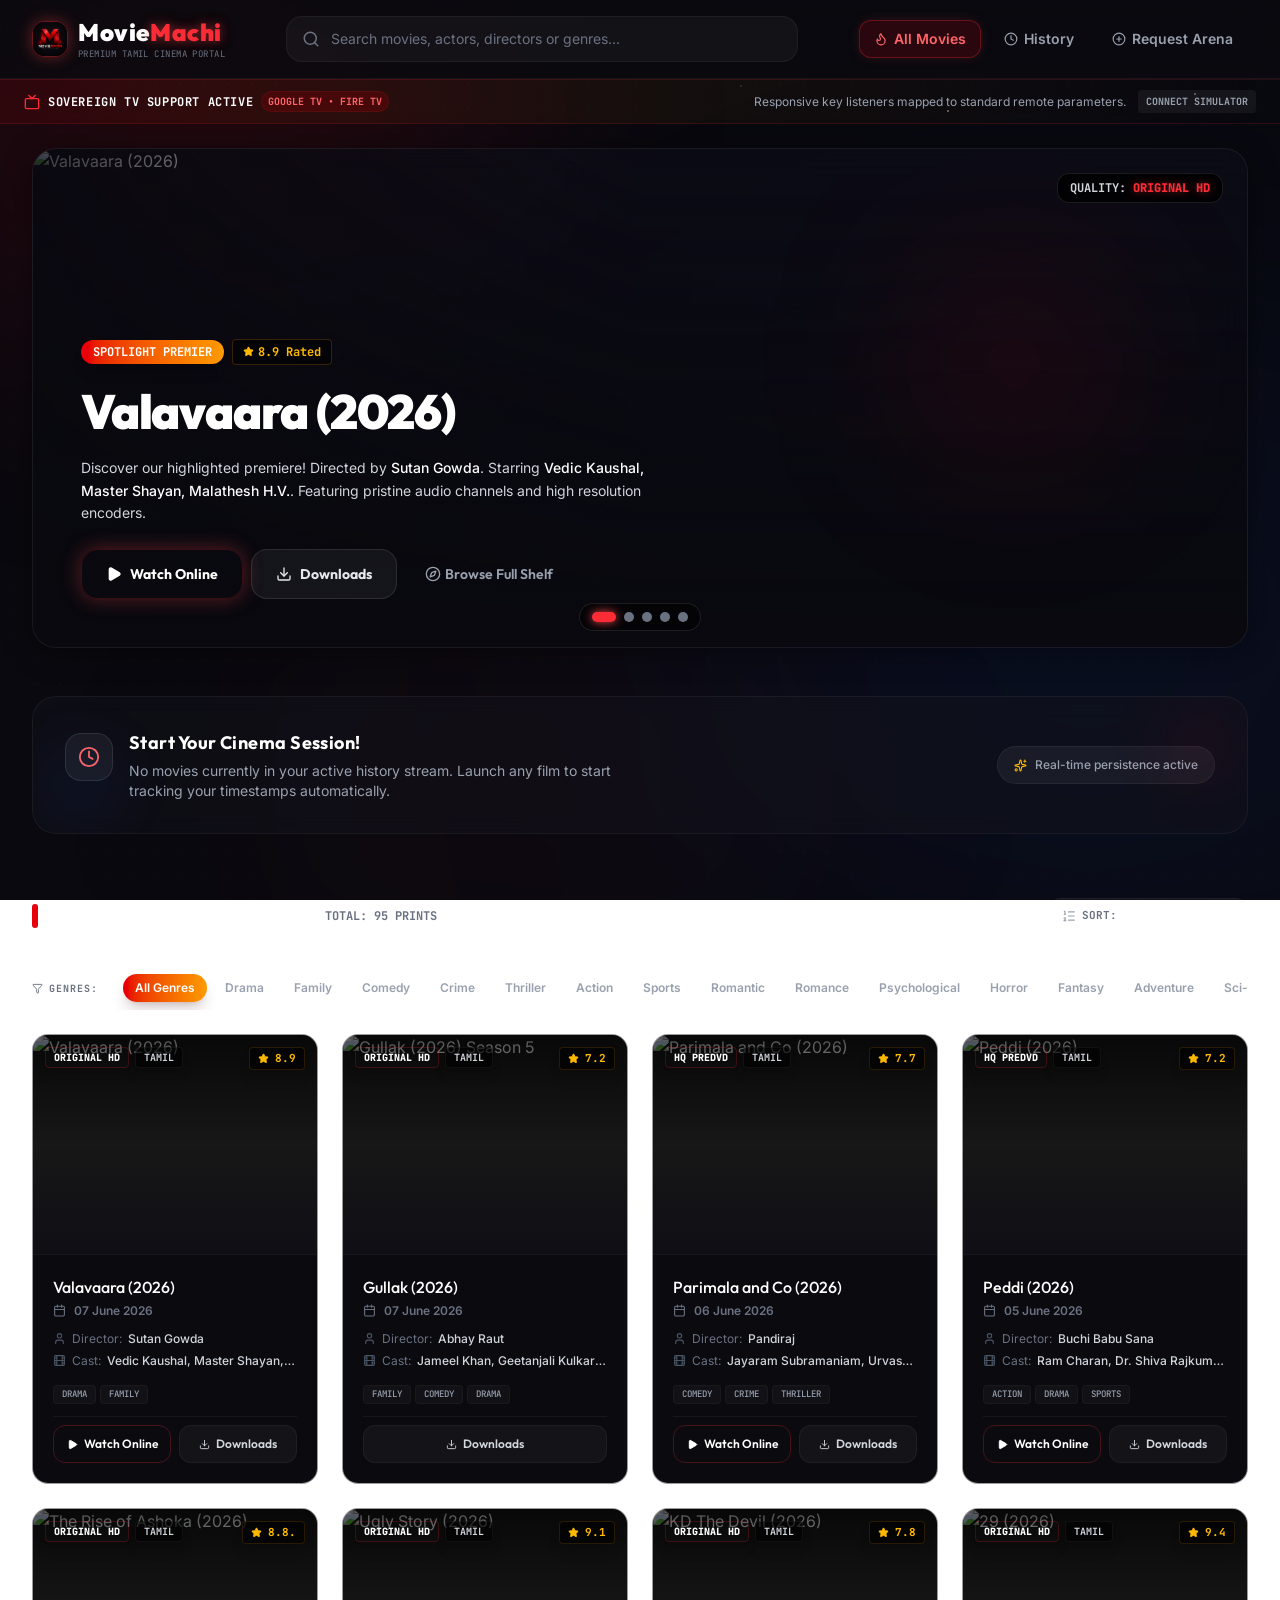
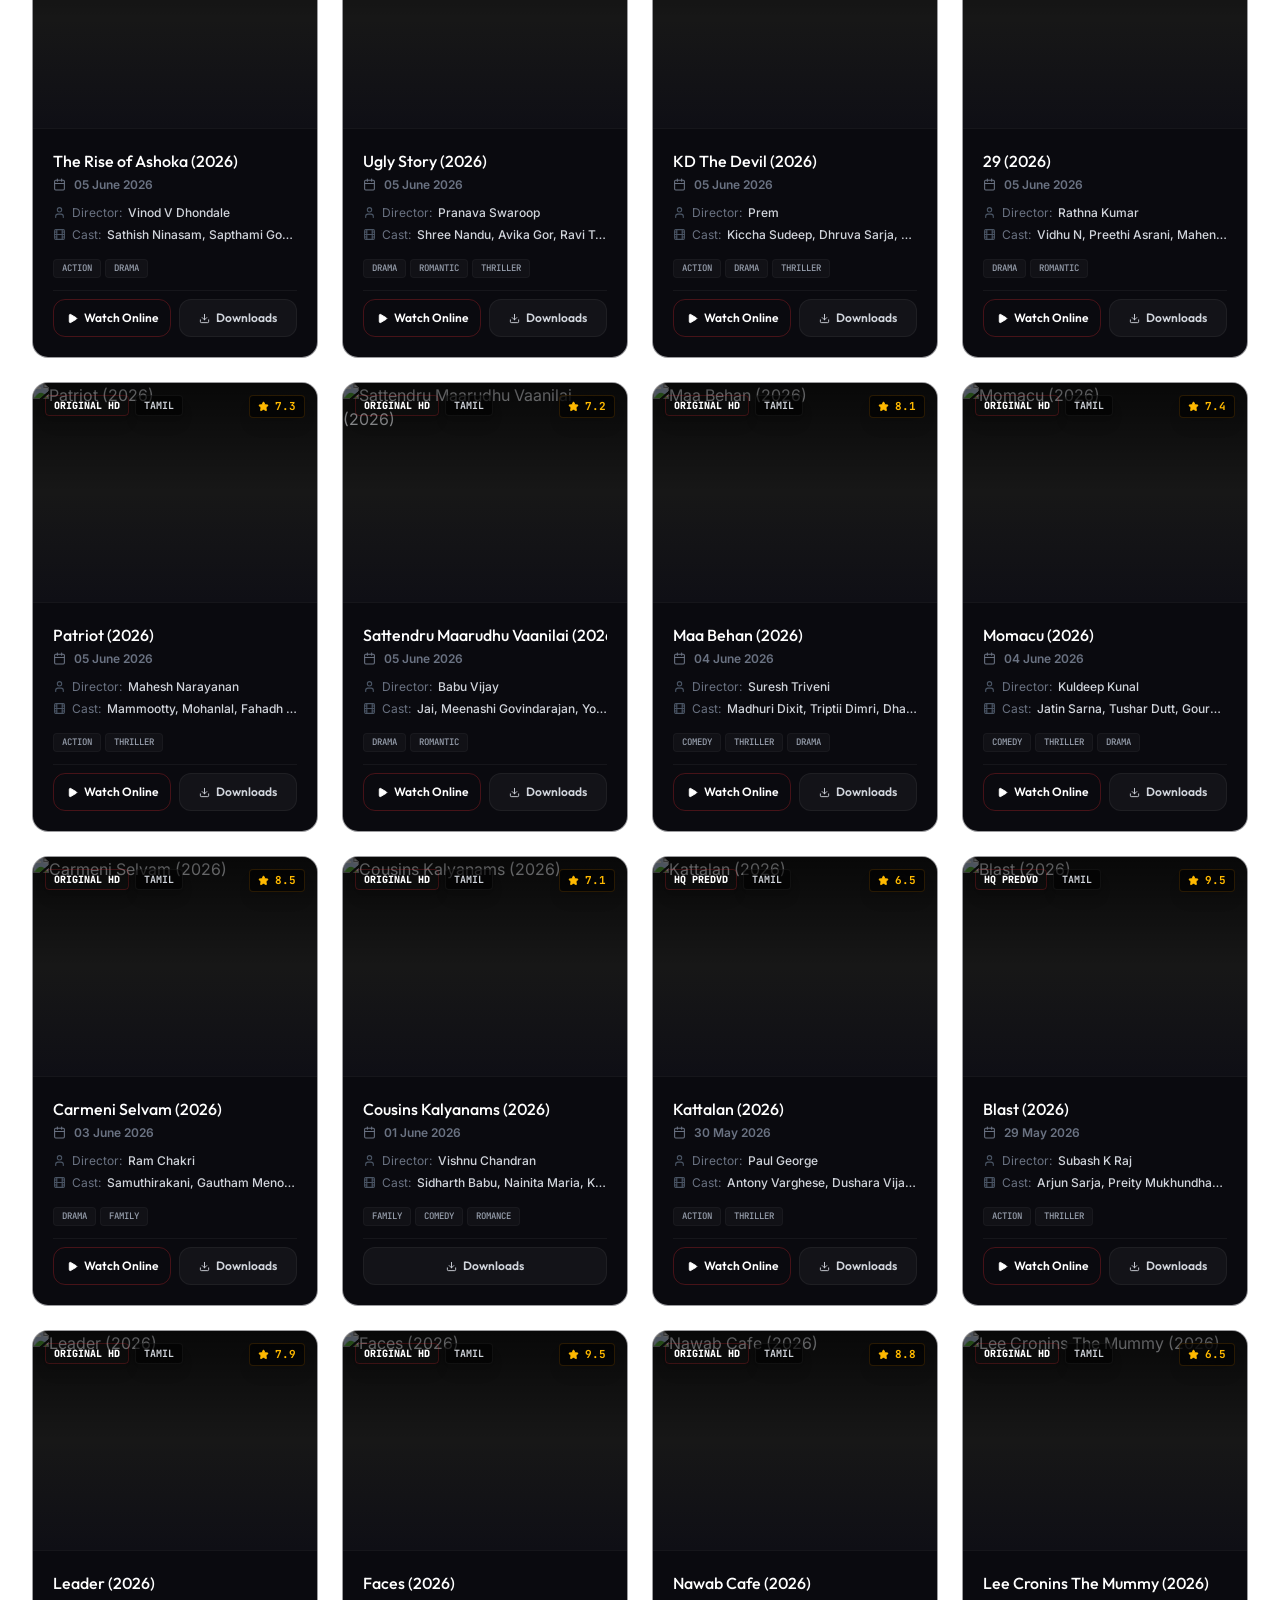
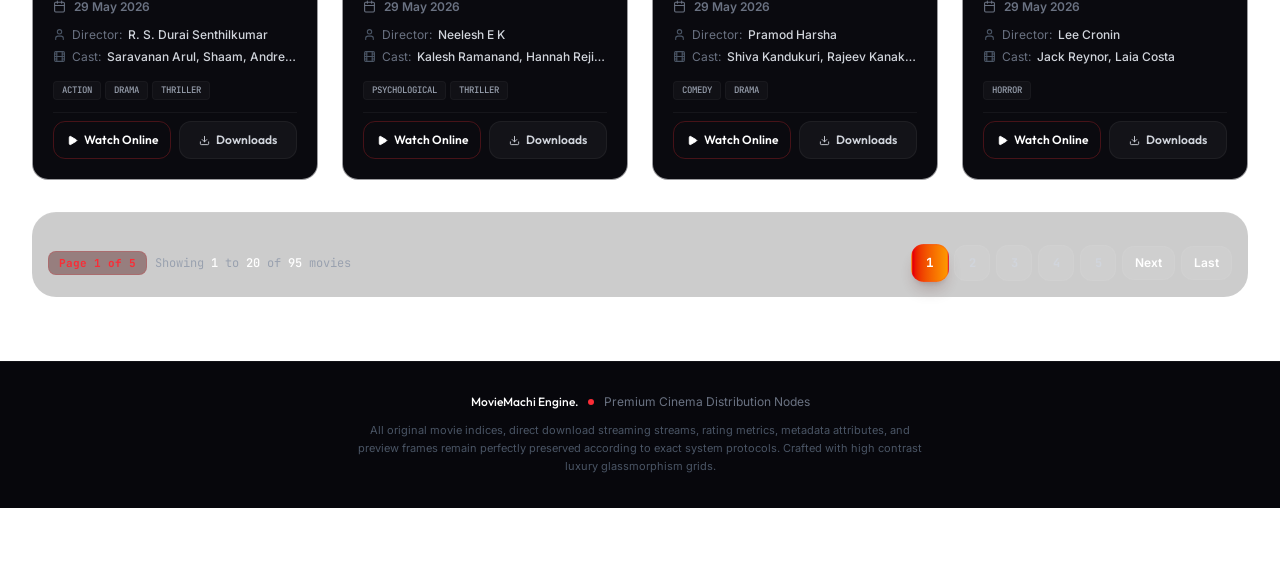
==== commit e503bf9f: "Add files via upload" ====
--- a/index.html
+++ b/index.html
@@ -1,7029 +1,28 @@
-<!DOCTYPE html>
-<html lang="en">
-<head>
-<meta charset="UTF-8">
-<link rel="icon" type="image/png" href="logo.png">
-<meta name="viewport" content="width=device-width, initial-scale=1.0">
-<meta name="google-site-verification" content="QaEB841QnIOawjEnfE6QjZP5wPePcOefXqzaIc2YFlg" /> 
-<meta name="description" content="Watch and download latest Tamil movies in 360p, 720p and 1080p HD quality.">    
-<meta name="description" content="Watch latest Tamil movies online and download in 360p, 720p and 1080p HD quality.">
-
-<meta name="keywords" content="Tamil Movies, HD Movies, Tamil HD Download, 1080p Movies">
-
-<meta name="author" content="Deepak">
-<title>MovieMachi</title>
-
-<style>
-
-*{
-    margin:0;
-    padding:0;
-    box-sizing:border-box;
-}
-/* BODY */
-
-body{
-
-    background:#050505;
-
-    overflow-x:hidden;
-
-    position:relative;
-
-}
-
-/* ANIMATED BACKGROUND */
-
-.animated-bg{
-
-    position:fixed;
-
-    top:0;
-    left:0;
-
-    width:100%;
-    height:100%;
-
-    z-index:-1;
-
-    overflow:hidden;
-
-    background:
-    radial-gradient(circle at top left,
-    rgba(255,0,60,0.15),
-    transparent 30%),
-
-    radial-gradient(circle at bottom right,
-    rgba(0,150,255,0.15),
-    transparent 30%),
-
-    radial-gradient(circle at center,
-    rgba(255,255,255,0.03),
-    transparent 40%);
-
-}
-
-/* MOVING GLOW */
-
-.animated-bg::before,
-
-.animated-bg::after{
-
-    content:"";
-
-    position:absolute;
-
-    width:600px;
-    height:600px;
-
-    border-radius:50%;
-
-    filter:blur(120px);
-
-    animation:moveGlow 15s linear infinite;
-
-}
-
-/* RED GLOW */
-
-.animated-bg::before{
-
-    background:
-    rgba(255,0,80,0.25);
-
-    top:-200px;
-    left:-150px;
-
-}
-
-/* BLUE GLOW */
-
-.animated-bg::after{
-
-    background:
-    rgba(0,140,255,0.2);
-
-    bottom:-200px;
-    right:-150px;
-
-    animation-delay:7s;
-
-}
-
-/* ANIMATION */
-
-@keyframes moveGlow{
-
-0%{
-
-transform:
-translate(0,0)
-scale(1);
-
-}
-
-25%{
-
-transform:
-translate(120px,80px)
-scale(1.2);
-
-}
-
-50%{
-
-transform:
-translate(-80px,120px)
-scale(0.9);
-
-}
-
-75%{
-
-transform:
-translate(100px,-100px)
-scale(1.1);
-
-}
-
-100%{
-
-transform:
-translate(0,0)
-scale(1);
-
-}
-
-}
-/* movies row */
-.movies{
-    display:flex;
-    flex-wrap:wrap;
-    gap:25px;
-    justify-content:space-evenly;
-    align-items:flex-start;
-}
-
-
-/* movie card */
-.f{
-    width:250px;
-    background:#111;
-    border-radius:16px;
-    overflow:hidden;
-    transition:0.4s;
-    box-shadow:0 0 20px rgba(0,0,0,0.5);
-    position:relative;
-}
-
-.f:hover{
-    transform:translateY(-8px) scale(1.03);
-    box-shadow:0 0 30px rgba(255,0,0,0.5);
-}
-
-/* poster */
-.f img{
-    width:100%;
-    height:320px;
-    object-fit:cover;
-    display:block;
-}
-
-/* movie title */
-.movie-title{
-    display:block;
-    text-decoration:none;
-    color:white;
-    font-size:20px;
-    font-weight:bold;
-    padding:15px;
-    background:#1b1b1b;
-    transition:0.3s;
-}
-
-.movie-title:hover{
-    background:#ff0033;
-}
-
-/* only hovered movie expands */
-.details{
-    max-height:0;
-    overflow:hidden;
-    transition:max-height 0.4s ease;
-    background:black;
-    color:white;
-    padding:0 15px;
-}
-
-/* OPENED MOVIE DETAILS */
-
-.f.active .details{
-    max-height:400px;
-    padding:15px;
-    overflow-y:auto;
-}
-/* DETAILS SCROLLBAR */
-
-.details::-webkit-scrollbar{
-    width:5px;
-}
-
-.details::-webkit-scrollbar-thumb{
-    background:red;
-    border-radius:10px;
-}    
-
-/* detail text */
-.details p{
-    margin-bottom:8px;
-    font-size:14px;
-    line-height:1.5;
-}
-
-/* quality buttons */
-.links{
-    margin-top:15px;
-    display:flex;
-    flex-direction:column;
-    gap:10px;
-}
-
-.links a{
-    text-decoration:none;
-    color:white;
-    text-align:center;
-    padding:10px;
-    border-radius:10px;
-    font-weight:bold;
-    transition:0.3s;
-}
-
-/* 480p */
-.p480{
-    background:#444;
-}
-
-/* 720p */
-.p720{
-    background:#0066ff;
-}
-
-/* 1080p */
-.p1080{
-    background:#ff0033;
-}
-
-/* 4K */
-.K4{
-    background:#f7a50d;
-}
-
-/* Epi */
-.Epi{
-    background:#15ff00;
-}
-
-.links a:hover{
-    transform:scale(1.05);
-    opacity:0.9;
-}
-
-/* animation */
-@keyframes fade{
-    from{
-        opacity:0;
-        transform:translateY(10px);
-    }
-    to{
-        opacity:1;
-        transform:translateY(0);
-    }
-}
-
-/* MOBILE RESPONSIVE */
-
-@media(max-width:600px){
-
-    body{
-        padding:10px;
-    }
-
-    .movies{
-        display:flex;
-        flex-wrap:wrap;
-        justify-content:center;
-        gap:10px;
-    }
-
-    .f{
-        width:48%;
-    }
-
-    .movie-title{
-        font-size:16px;
-    }
-
-    .f img{
-        height:250px;
-    }
-
-}
-
-/* smooth scroll */
-
-html{
-    scroll-behavior:smooth;
-}
-
-/* scrollbar design */
-
-::-webkit-scrollbar{
-    width:8px;
-}
-
-::-webkit-scrollbar-thumb{
-    background:red;
-    border-radius:10px;
-}
-
-::-webkit-scrollbar-track{
-    background:#111;
-}
-
-<!-- SEARCH BAR -->
-
-<div class="search-box">
-
-<input 
-type="text" 
-id="searchInput" 
-placeholder="Search Movies..."
-onkeyup="searchMovies()">
-
-</div>
-
-/* SEARCH BAR */
-
-.search-box{
-    width:100%;
-    display:flex;
-    justify-content:center;
-    align-items:center;
-    margin:20px auto 30px auto;
-}
-
-.search-box input{
-    width:400px;
-    max-width:90%;
-    padding:15px 20px;
-    border:none;
-    outline:none;
-    border-radius:40px;
-    background:#111;
-    color:white;
-    font-size:18px;
-    text-align:center;
-    display:block;
-    box-shadow:0 0 15px rgba(255,0,0,0.3);
-    transition:0.3s;
-}
-
-.search-box input:focus{
-    box-shadow:0 0 25px red;
-}
-
-.search-box{
-    position:relative;
-    width:100%;
-    display:flex;
-    justify-content:center;
-    padding:20px 0;
-    background:transparent;
-}
-    
-/* LOGO */
-
-.logo{
-    text-align:center;
-    margin-bottom:25px;
-    user-select:none;
-}
-
-/* MOVIE */
-
-.logo .movie{
-    font-size:52px;
-    font-weight:900;
-    color:#ff003c;
-    letter-spacing:3px;
-    font-family:Arial Black,sans-serif;
-}
-
-/* MACHI */
-
-.logo .machi{
-    font-size:52px;
-    font-weight:900;
-    color:white;
-    letter-spacing:3px;
-    font-family:Arial Black,sans-serif;
-    margin-left:8px;
-}
-
-/* animation */
-
-.logo{
-    animation:glow 2s infinite alternate;
-}
-
-@keyframes glow{
-
-    from{
-        transform:scale(1);
-    }
-
-    to{
-        transform:scale(1.03);
-    }
-
-}
-
-/* MOBILE */
-
-@media(max-width:600px){
-
-    .logo .movie,
-    .logo .machi{
-        font-size:34px;
-        letter-spacing:2px;
-    }
-
-}
-/* REQUEST BOX */
-
-.request-box{
-    width:90%;
-    max-width:500px;
-    margin:30px auto;
-    background:#111;
-    padding:25px;
-    border-radius:20px;
-    text-align:center;
-    box-shadow:0 0 20px rgba(255,0,0,0.3);
-}
-
-.request-box h2{
-    margin-bottom:20px;
-    color:#ff003c;
-}
-
-.request-box input{
-    width:100%;
-    padding:15px;
-    border:none;
-    outline:none;
-    border-radius:10px;
-    background:#1c1c1c;
-    color:white;
-    font-size:16px;
-    margin-bottom:15px;
-}
-
-.request-box button{
-    width:100%;
-    padding:15px;
-    border:none;
-    border-radius:10px;
-    background:#ff003c;
-    color:white;
-    font-size:18px;
-    font-weight:bold;
-    cursor:pointer;
-    transition:0.3s;
-}
-
-.request-box button:hover{
-    transform:scale(1.03);
-    background:red;
-}
-/* LOADER */
-
-#loader{
-    position:fixed;
-    top:0;
-    left:0;
-    width:100%;
-    height:100%;
-    background:#000;
-    display:flex;
-    flex-direction:column;
-    justify-content:center;
-    align-items:center;
-    z-index:99999;
-}
-
-/* LOGO */
-
-#loader h1{
-    color:#ff003c;
-    font-size:55px;
-    font-family:Arial Black,sans-serif;
-    letter-spacing:4px;
-    animation:pulse 1s infinite alternate;
-}
-
-/* TEXT */
-
-#loader p{
-    color:white;
-    margin-top:10px;
-    font-size:20px;
-    letter-spacing:2px;
-}
-
-/* ANIMATION */
-
-@keyframes pulse{
-
-    from{
-        transform:scale(1);
-        opacity:0.7;
-    }
-
-    to{
-        transform:scale(1.08);
-        opacity:1;
-    }
-
-}
-/* SORT BOX */
-
-.sort-box{
-    width:100%;
-    display:flex;
-    justify-content:flex-start;
-    align-items:center;
-    margin:25px 0 35px 0;
-    padding-left:20px;
-}
-
-/* SELECT */
-
-.sort-box select{
-
-    background:linear-gradient(
-    135deg,
-    #111,
-    #1c1c1c
-    );
-
-    color:white;
-
-    border:2px solid #ff003c;
-
-    padding:14px 20px;
-
-    border-radius:14px;
-
-    font-size:16px;
-
-    font-weight:bold;
-
-    outline:none;
-
-    cursor:pointer;
-
-    transition:0.3s;
-
-    box-shadow:
-    0 0 10px rgba(255,0,60,0.4),
-    0 0 25px rgba(255,0,60,0.2);
-
-}
-
-/* HOVER */
-
-.sort-box select:hover{
-
-    transform:translateY(-2px);
-
-    box-shadow:
-    0 0 15px red,
-    0 0 35px rgba(255,0,60,0.5);
-
-}
-
-/* CLICK */
-
-.sort-box select:focus{
-
-    border-color:white;
-
-    box-shadow:
-    0 0 15px white,
-    0 0 35px red;
-
-}
-
-/* MOBILE */
-
-@media(max-width:600px){
-
-    .sort-box{
-
-        justify-content:center;
-
-        padding-left:0;
-
-    }
-
-    .sort-box select{
-
-        width:170px;
-
-        font-size:15px;
-
-    }
-
-}
-/* SORT BOX */
-
-.sort-box select{
-    appearance:none;
-    -webkit-appearance:none;
-    -moz-appearance:none;
-
-    background:
-    linear-gradient(145deg,#1a1a1a,#111);
-
-    color:white;
-
-    border:2px solid #ff003c;
-
-    padding:14px 45px 14px 18px;
-
-    border-radius:16px;
-
-    font-size:16px;
-
-    font-weight:bold;
-
-    cursor:pointer;
-
-    outline:none;
-
-    box-shadow:
-    0 0 15px rgba(255,0,60,0.5);
-
-    transition:0.3s;
-}
-
-/* HOVER */
-
-.sort-box select:hover{
-
-    transform:scale(1.05);
-
-    box-shadow:
-    0 0 25px rgba(255,0,60,0.9);
-
-}
-
-/* OPTION STYLE */
-
-.sort-box option{
-
-    background:#111;
-
-    color:#fff;
-
-    font-size:16px;
-
-    font-weight:bold;
-
-    padding:12px;
-
-}
-
-
-/* FOCUS */
-
-.sort-box select:focus{
-
-    border-color:#ff3366;
-
-    box-shadow:
-    0 0 30px rgba(255,0,60,1);
-
-}
-/* VIDEO POPUP */
-
-#videoPopup{
-
-    position:fixed;
-
-    top:0;
-    left:0;
-
-    width:100%;
-    height:100%;
-
-    background:
-    rgba(0,0,0,0.97);
-
-    display:none;
-
-    justify-content:center;
-
-    align-items:center;
-
-    z-index:999999;
-
-}
-
-/* VIDEO CONTAINER */
-
-.video-container{
-
-    width:95%;
-
-    max-width:1100px;
-
-    position:relative;
-
-}
-
-/* VIDEO */
-
-#player{
-
-    width:100%;
-
-    border-radius:18px;
-
-    overflow:hidden;
-
-}
-
-/* CLOSE */
-
-.close-btn{
-
-    position:absolute;
-
-    top:-50px;
-
-    right:0;
-
-    color:white;
-
-    font-size:40px;
-
-    cursor:pointer;
-
-    z-index:10;
-
-}
-/* WATCH NOW BUTTON */
-
-.watch-btn{
-
-    width:100%;
-
-    padding:9px;
-
-    margin-top:2px;
-
-    border:none;
-
-    border-radius:10px;
-
-    background:
-    linear-gradient(
-    135deg,
-    #c800c8,
-    #d300e6
-    );
-
-    color:white;
-
-    font-size:16px;
-
-    font-weight:bold;
-
-    cursor:pointer;
-
-    transition:0.3s;
-
-   
-
-}
-
-/* HOVER */
-
-.watch-btn:hover{
-
-    transform:scale(1.03);
-
-    
-
-}
-/* PLAYER CONTROLS */
-
-.plyr__controls{
-
-    display:grid !important;
-
-    grid-template-columns:
-    repeat(7,auto);
-
-    align-items:center;
-
-    justify-content:center;
-
-    gap:12px;
-
-    padding:15px !important;
-
-}
-
-/* PROGRESS BAR FULL WIDTH */
-
-.plyr__progress{
-
-    grid-column:1/-1;
-
-    width:100% !important;
-
-    margin-bottom:10px;
-
-}
-
-/* BUTTON SIZE */
-
-.plyr__control{
-
-    transform:scale(1.1);
-
-}
-
-/* FULLSCREEN BUTTON */
-
-.plyr__control[data-plyr="fullscreen"]{
-
-    display:flex !important;
-
-    opacity:1 !important;
-
-    visibility:visible !important;
-
-}
-
-/* VIDEO FULLSCREEN */
-
-.plyr--fullscreen-active video{
-
-    object-fit:contain !important;
-
-}
-
-/* MOBILE */
-
-@media(max-width:768px){
-
-.plyr__controls{
-
-    grid-template-columns:
-    repeat(5,auto);
-
-    gap:8px;
-
-}
-
-.plyr__time{
-
-    font-size:12px;
-
-}
-
-}
-/* PLYR PLAYER */
-
-.plyr{
-
-    border-radius:20px;
-
-    overflow:hidden;
-
-    background:black;
-
-}
-
-/* CONTROLS */
-
-.plyr__controls{
-
-    position:absolute !important;
-
-    bottom:0 !important;
-
-    left:0;
-
-    width:100%;
-
-    padding:18px !important;
-
-    background:
-    linear-gradient(
-    transparent,
-    rgba(0,0,0,0.95)
-    ) !important;
-
-    display:flex !important;
-
-    flex-wrap:wrap !important;
-
-    justify-content:center !important;
-
-    align-items:center !important;
-
-    gap:14px !important;
-
-}
-
-/* PROGRESS BAR */
-
-.plyr__progress{
-
-    flex:0 0 100% !important;
-
-    margin-bottom:15px !important;
-
-}
-
-/* BUTTONS */
-
-.plyr__control{
-
-    background:rgba(255,255,255,0.12) !important;
-
-    border-radius:50% !important;
-
-    width:48px;
-
-    height:48px;
-
-    display:flex !important;
-
-    align-items:center;
-
-    justify-content:center;
-
-    transition:0.3s;
-
-}
-
-/* HOVER */
-
-.plyr__control:hover{
-
-    background:#ff003c !important;
-
-    transform:scale(1.12);
-
-}
-
-/* PLAY BUTTON BIG */
-
-.plyr__control[data-plyr="play"]{
-
-    width:58px;
-
-    height:58px;
-
-    background:#ff003c !important;
-
-    box-shadow:
-    0 0 20px rgba(255,0,60,0.8);
-
-}
-
-/* TIME */
-
-.plyr__time{
-
-    color:white !important;
-
-    font-size:15px !important;
-
-    font-weight:bold;
-
-}
-
-/* SETTINGS */
-
-.plyr__menu{
-
-    margin-left:5px;
-
-}
-
-/* VOLUME */
-
-.plyr__volume{
-
-    max-width:120px;
-
-}
-
-/* FULLSCREEN */
-
-.plyr__control[data-plyr="fullscreen"]{
-
-    display:flex !important;
-
-    opacity:1 !important;
-
-}
-
-/* MOBILE */
-
-@media(max-width:768px){
-
-.plyr__controls{
-
-    padding:12px !important;
-
-    gap:10px !important;
-
-}
-
-.plyr__control{
-
-    width:42px;
-
-    height:42px;
-
-}
-
-.plyr__control[data-plyr="play"]{
-
-    width:52px;
-
-    height:52px;
-
-}
-
-.plyr__time{
-
-    font-size:12px !important;
-
-}
-
-}
-/* FULLSCREEN BUTTON FIX */
-
-.plyr__control[data-plyr="fullscreen"]{
-
-    display:flex !important;
-
-    visibility:visible !important;
-
-    opacity:1 !important;
-
-    position:relative !important;
-
-}
-
-/* FULLSCREEN EXIT ICON */
-
-.plyr--fullscreen-active 
-.plyr__control[data-plyr="fullscreen"]{
-
-    background:#ff003c !important;
-
-    box-shadow:
-    0 0 15px rgba(255,0,60,0.8);
-
-}
-/* FULLSCREEN BUTTON FIX */
-
-.plyr__control[data-plyr="fullscreen"]{
-
-    display:flex !important;
-
-    visibility:visible !important;
-
-    opacity:1 !important;
-
-    z-index:99999 !important;
-
-}
-
-/* FULLSCREEN MODE */
-
-.plyr--fullscreen-active 
-.plyr__controls{
-
-    z-index:99999 !important;
-
-}
-
-/* EXIT ICON */
-
-.plyr--fullscreen-active 
-.plyr__control[data-plyr="fullscreen"]{
-
-    position:relative !important;
-
-    right:0 !important;
-
-}
-/* CINEMA MODE */
-
-#videoPopup{
-
-backdrop-filter:blur(10px);
-
-}
-/* LOADER */
-
-.plyr--loading .plyr__control--overlaid{
-
-animation:spin 1s linear infinite;
-
-}
-
-@keyframes spin{
-
-from{
-transform:rotate(0deg);
-}
-
-to{
-transform:rotate(360deg);
-}
-
-}
-
-
-</style>
-</head>
-
-<body>
-    <div class="animated-bg"></div>
-<!-- LOADING SCREEN -->
-
-<div id="loader">
-
-<h1>MovieMachi</h1>
-
-<p>Loading...</p>
-
-</div>    
-    
-<body>
-
-<body>
-<div class="logo">
-
-<span class="movie">MOVIE</span>
-<span class="machi">MACHI</span>
-
-</div> 
-
-<div class="search-box">
-
-<input 
-type="text" 
-id="searchInput" 
-placeholder="Search Movies..."
-onkeyup="searchMovies()">
-
-</div>
-
-<main class="movies">
-<!-- REQUEST BOX -->
-
-<div class="request-box">
-
-<h2>🎬 Request A Movie</h2>
-
-<input 
-type="text" 
-id="movieRequest"
-placeholder="Enter movie name...">
-
-<button onclick="sendRequest()">
-Request Movie
-</button>
-
-</div>
-<div class="sort-box">
-
-<select id="sortSelect" onchange="sortMovies()">
-
-<option value="">Sort By</option>
-
-<option value="az">A-Z</option>
-
-<option value="za">Z-A</option>
-
-<option value="date">Date</option>
-
-</select>
-
-</div>    
-
-<main class="movies">
-<main class="movies">
-
-<!-- MOVIE CARD -->
-<div class="f">
-
-<img src="https://www.pixelbb.com/images/2026/04/03/HE81w9IaMAEY5It.jpg">
-
-<a href="javascript:void(0)" class="movie-title">
-Leader (2026)
-</a>
-
-<div class="details">
-
-<p><b>Movie:</b>Leader (2026)</p>
-
-<p><b>Director:</b>R. S. Durai Senthilkumar</p>
-
-<p><b>Starring:</b>Saravanan Arul, Shaam, Andrea Jeremiah</p>
-
-<p><b>Genres:</b>Action, Drama, Thriller</p>
-
-<p><b>Quality:</b>Original HD</p>
-
-<p><b>Language:</b>Tamil</p>
-
-<p><b>Movie Rating:</b>7.9/10</p>
-
-<p><b>Last Updated:</b>29 May 2026</p>
-
-<div class="links">
-<a class="p480"
-href="https://cdn.juicybits.site/files/www.1TamilMV.cards_-_Leader_2026_Tamil_HQ_HDRip_-_x264_-_AAC_-_400MB_-_ESub.mkv?token=93b09e8cab85522de87eb56c091889a9&exp=1780036828">
-Download 360p
-</a>
-<a class="p720"
-href="https://cdn.juicybits.site/files/www.1TamilMV.cards_-_Leader_2026_Tamil_HQ_HDRip_-_720p_-_x264_-_DD5.1_-_192Kbps__AAC_-_1.4GB_-_ESub.mkv?token=8c56ad4080809a963b1a2b3414265279&exp=1780036798">
-Download 720p
-</a>
-<a class="p1080"
-href="https://cdn.juicybits.site/files/www.1TamilMV.cards_-_Leader_2026_Tamil_HQ_HDRip_-_1080p_-_x264_-_DD5.1_-_640Kbps__AAC_-_2.7GB_-_ESub.mkv?token=4bac9ad010bc1888af116254b684615c&exp=1780036769">
-Download 1080p
-</a>
-<a class="K4"
-href="https://cdn.juicybits.site/files/www.1TamilMV.cards_-_Leader_2026_TRUE_WEB-DL_-_1080p_-_AVC_-_Tam__Tel__Mal__Kan_-_DD5.1_-_640Kbps__AAC_-_8.4GB_-_ESub.mkv?token=b876db78ea20ef73e272bbd9fc41b40c&exp=1780036742">
-Download 4K
-</a>
-<button class="watch-btn"
-
-onclick="openPlayer('https://s15.cdnserver02.xyz/Moviesda.Mobi_-_Leader_2026_Original_720p_HD.mp4?stream=1')">
-
-▶ Watch Now
-
-</button>
-</div>
-</div>
-</div> 
-<div class="f">
-
-<img src="https://www.pixelbb.com/images/2026/05/28/WIzNjYtNjI.jpg">
-
-<a href="javascript:void(0)" class="movie-title">
-Faces (2026)
-</a>
-
-<div class="details">
-
-<p><b>Movie:</b>Faces (2026)</p>
-
-<p><b>Director:</b>Neelesh E K</p>
-
-<p><b>Starring:</b>Kalesh Ramanand, Hannah Reji, Arjun Gopal</p>
-
-<p><b>Genres:</b>Psychological, Thriller</p>
-
-<p><b>Quality:</b>Original HD</p>
-
-<p><b>Language:</b>Tamil</p>
-
-<p><b>Movie Rating:</b>9.5/10</p>
-
-<p><b>Last Updated:</b>29 May 2026</p>
-
-<div class="links">
-<a class="p480"
-href="https://cdn.juicybits.site/files/www.1TamilMV.cards_-_Faces_2026_Tamil_HQ_HDRip_-_x264_-_AAC_-_400MB_-_ESub.mkv?token=9a8ddaab48a33aeb86bd85f310a92d19&exp=1780036348">
-Download 360p
-</a>
-<a class="p720"
-href="https://cdn.juicybits.site/files/www.1TamilMV.cards_-_Faces_2026_Tamil_HQ_HDRip_-_720p_-_x264_-_DD5.1_-_192Kbps__AAC_2.0_-_1.3GB_-_ESub.mkv?token=5631e55bd683164468e8672de0075d92&exp=1780036311">
-Download 720p
-</a>
-<a class="p1080"
-href="https://cdn.juicybits.site/files/www.1TamilMV.cards_-_Faces_2026_Tamil_HQ_HDRip_-_1080p_-_x264_-_DD5.1_-_192Kbps__AAC_2.0_-_2.2GB_-_ESub.mkv?token=edf0ec3e2b719adfab9ae68ccf2f2583&exp=1780036256">
-Download 1080p
-</a>
-<a class="K4"
-href="https://cdn.juicybits.site/files/www.1TamilMV.cards_-_Faces_2026_TRUE_WEB-DL_-_4K_SDR_-_2160p_HQ_-_HEVC_-_Tamil__Telugu__Malayalam__Kannada_-_DD5.1_-_192Kbps__AAC_2.0.mkv?token=d6e9692f2c5af8976c44b343dc9c2b97&exp=1780036245">
-Download 4K
-</a>
-<button class="watch-btn"
-
-onclick="openPlayer('https://s13.cdnserver02.xyz/Faces_2026_Original_720p_HD.mp4?stream=1')">
-
-▶ Watch Now
-
-</button>
-</div>
-</div>
-</div>
-<div class="f">
-
-<img src="https://www.pixelbb.com/images/2026/03/11/fa1551ad-9af4-4aa0-ad69-a7d405c50456.jpg">
-
-<a href="javascript:void(0)" class="movie-title">
-Nawab Cafe (2026)
-</a>
-
-<div class="details">
-
-<p><b>Movie:</b>Nawab Cafe (2026)</p>
-
-<p><b>Director:</b>Pramod Harsha</p>
-
-<p><b>Starring:</b>Shiva Kandukuri, Rajeev Kanakala, Teju Ashwini</p>
-
-<p><b>Genres:</b>Comedy, Drama</p>
-
-<p><b>Quality:</b>Original HD</p>
-
-<p><b>Language:</b>Tamil</p>
-
-<p><b>Movie Rating:</b>8.8/10</p>
-
-<p><b>Last Updated:</b>29 May 2026</p>
-
-<div class="links">
-<a class="p480"
-href="https://cdn.juicybits.site/files/www.1TamilMV.cards_-_Nawab_Cafe_2026_Tamil_HQ_HDRip_-_x264_-_AAC_-_400MB_-_ESub.mkv?token=d1fe493a0be40519a4cc0491b7668b44&exp=1780036174">
-Download 360p
-</a>
-<a class="p720"
-href="https://cdn.juicybits.site/files/www.1TamilMV.cards_-_Nawab_Cafe_2026_Tamil_HQ_HDRip_-_720p_-_x264_-_AAC_2.0_-_1GB_-_ESub.mkv?token=00f0f07f4508e66108e804c9c5063022&exp=1780036123">
-Download 720p
-</a>
-<a class="p1080"
-href="https://cdn.juicybits.site/files/www.1TamilMV.cards_-_Nawab_Cafe_2026_Tamil_HQ_HDRip_-_1080p_-_x264_-_DD_2.0_-_224Kbps__AAC_2.0_-_2GB_-_ESub.mkv?token=85b13f4eae781dfcbc4463fc93af120b&exp=1780036118">
-Download 1080p
-</a>
-<a class="K4"
-href="https://cdn.juicybits.site/files/www.1TamilMV.cards_-_Nawab_Cafe_2026_TRUE_WEB-DL_-_1080p_-_AVC_-_Tamil__Hindi__Malayalam__Kannada_-_DD_2.0_-_224Kbps__AAC_2.0.mkv?token=4d2b46a56105213519ef16d22fadd380&exp=1780035941">
-Download 4K
-</a>
-<button class="watch-btn"
-
-onclick="openPlayer('https://s12.cdnserver02.xyz/Moviesda.Mobi_-_Nawab_Cafe_2026_Original_720p_HD.mp4?stream=1')">
-
-▶ Watch Now
-
-</button>
-</div>
-</div>
-</div>
-<div class="f">
-
-<img src="https://imgs.search.brave.com/CffRWUXQUTPLPjbCIfTYsYYzEsChvTVrekfilI92aCI/rs:fit:500:0:1:0/g:ce/aHR0cHM6Ly9hc3Nl/dHMtaW4uYm1zY2Ru/LmNvbS9pZWRiL21v/dmllcy9pbWFnZXMv/bW9iaWxlL3RodW1i/bmFpbC94bGFyZ2Uv/bGVlLWNyb25pbi1z/LXRoZS1tdW1teS1l/dDAwNDgyMTA0LTE3/NzU3MzEwNDAuanBn">
-
-<a href="javascript:void(0)" class="movie-title">
-Lee Cronins The Mummy (2026)
-</a>
-
-<div class="details">
-
-<p><b>Movie:</b>Lee Cronins The Mummy (2026)</p>
-
-<p><b>Director:</b>Lee Cronin</p>
-
-<p><b>Starring:</b>Jack Reynor, Laia Costa</p>
-
-<p><b>Genres:</b>Horror</p>
-
-<p><b>Quality:</b>Original HD</p>
-
-<p><b>Language:</b>Tamil</p>
-
-<p><b>Movie Rating:</b>6.5/10</p>
-
-<p><b>Last Updated:</b>29 May 2026</p>
-
-<div class="links">
-<a class="p480"
-href="https://cdn.juicybits.site/files/www.1TamilMV.cards_-_Lee_Cronins_The_Mummy_2026_BR-Rip_-_x264_-_Tamil__Telugu__Hindi_-_AAC_2.0_-_550MB_-_ESub.mkv?token=b12fdcd38316a84967202c286f9f9ce9&exp=1780035495">
-Download 360p
-</a>
-<a class="p720"
-href="https://cdn.juicybits.site/files/www.1TamilMV.cards_-_Lee_Cronins_The_Mummy_2026_BluRay_-_1080p_-_x264_-_Tamil__Telugu__Hindi__Eng_-_DD5.1_-_384Kbps.mkv?token=e1c90fa8887e81871602470d7a79c068&exp=1780035453">
-Download 720p
-</a>
-<a class="p1080"
-href="https://cdn.juicybits.site/files/www.1TamilMV.cards_-_Lee_Cronins_The_Mummy_2026_BluRay_-_1080p_-_x264_-_Tamil__Telugu__Hindi__Eng_-_DD5.1_-_384Kbps.mkv?token=5960801680065c7aa4e9904d7da650d0&exp=1780035354">
-Download 1080p
-</a>
-
-<button class="watch-btn"
-
-onclick="openPlayer('')">
-
-▶ Watch Now
-
-</button>
-</div>
-</div>
-</div>
- <div class="f">
-
-<img src="https://imgs.search.brave.com/FlapCgWn96jEYkTRhBl4-RnBTGD3d-qKA5-pvnjNiAM/rs:fit:500:0:1:0/g:ce/aHR0cHM6Ly9jZG4u/ZGlzdHJpY3QuaW4v/bW92aWVzLWFzc2V0/cy9pbWFnZXMvY2lu/ZW1hL0thZGhhbGFy/LURoaW5hbV9Qb3N0/ZXItNDEyY2RjYzAt/MDY5Yy0xMWYxLTlm/OWUtODdjZTk0M2Nm/ZDYxLmpwZz9pbT1S/ZXNpemUsd2lkdGg9/MjQw">
-
-<a href="javascript:void(0)" class="movie-title">
-Kadhalar Dhinam (1999)
-</a>
-
-<div class="details">
-
-<p><b>Movie:</b>Kadhalar Dhinam (1999)</p>
-
-<p><b>Director:</b>Kathir</p>
-
-<p><b>Starring:</b>Kunaal Singh, Sonali Bendre Behl, Nassar</p>
-
-<p><b>Genres:</b>Drama, Romantic</p>
-
-<p><b>Quality:</b>Original HD</p>
-
-<p><b>Language:</b>Tamil</p>
-
-<p><b>Movie Rating:</b>8.2/10</p>
-
-<p><b>Last Updated:</b>28 May 2026</p>
-
-<div class="links">
-<a class="p480"
-href="https://cdn.uptodl.ch/download.php?server=cdn4&hash=d7d9b96584471783123ca6c0a11ea840&exp=1779973677&path=Tamil%20HD%20Mobile%20Movies/Kadhalar%20Dhinam%20(1999)/Kadhalar%20Dhinam%20(Original)/Kadhalar%20Dhinam%20(360p%20HD)/Moviesda.Mobi%20-%20Kadhalar%20Dhinam%201999%20Original%20360p%20HD.mp4">
-Download 360p
-</a>
-<a class="p720"
-href="https://cdn.juicybits.site/files/www.1TamilMV.cards_-_Kadhalar_Dhinam_1999_Tamil_Remastered_HQ_HDRip_-_1080p_-_HEVC_-_x265_-_DD5.1_-_192Kbps__AAC_2.0.mkv?token=a27e01bb7ab1a4b77d4f21412a5d5b68&exp=1779982597">
-Download 720p
-</a>
-<a class="p1080"
-href="https://cdn.juicybits.site/files/www.1TamilMV.cards_-_Kadhalar_Dhinam_1999_Tamil_Remastered_HQ_HDRip_-_1080p_-_x264_-_DD5.1_-_640Kbps__AAC_2.0_-_3.4GB_-_ESub.mkv?token=8d6123fe61278b446e4843c854e19e59&exp=1779982553">
-Download 1080p
-</a>
-<a class="K4"
-href="https://cdn.juicybits.site/files/www.1TamilMV.cards_-_Kadhalar_Dhinam_1999_Tamil_Remastered_TRUE_WEB-DL_-_1080p_-_AVC_-_UNTOUCHED_-_DD5.1_-_640Kbps__AAC_2.0.mkv?token=9e68308aa4de47cc36ea825e019abc9f&exp=1779982463">
-Download 4K
-</a>
-<button class="watch-btn"
-
-onclick="openPlayer('https://cdn.uptodl.ch/download.php?server=cdn4&hash=a6e760a127a556e38e2c46b868decf3d&exp=1779973726&path=Tamil%20HD%20Mobile%20Movies/Kadhalar%20Dhinam%20(1999)/Kadhalar%20Dhinam%20(Original)/Kadhalar%20Dhinam%20(720p%20HD)/Moviesda.Mobi%20-%20Kadhalar%20Dhinam%201999%20Original%20720p%20HD.mp4&stream=1')">
-
-▶ Watch Now
-
-</button>
-</div>
-</div>
-</div>
-<div class="f">
-
-<img src="https://www.pixelbb.com/images/2025/12/10/padayappa5190ea5c6ce50045.md.jpg">
-
-<a href="javascript:void(0)" class="movie-title">
-Padaiyappa (1999)
-</a>
-
-<div class="details">
-
-<p><b>Movie:</b>Padaiyappa (1999)</p>
-
-<p><b>Director:</b>K.S. Ravikumar</p>
-
-<p><b>Starring:</b>Shivaji Ganesan, Rajinikanth, Ramya Krishnan</p>
-
-<p><b>Genres:</b>Action, Comedy, Drama</p>
-
-<p><b>Quality:</b>Original HD</p>
-
-<p><b>Language:</b>Tamil</p>
-
-<p><b>Movie Rating:</b>8.2/10</p>
-
-<p><b>Last Updated:</b>28 May 2026</p>
-
-<div class="links">
-<a class="p480"
-href="https://cdn.juicybits.site/files/www.1TamilMV.pink_-_Padaiyappa_1999_Tamil_HQ_HDRip_-_x264_-_AAC_2.0_-_700MB.mkv?token=d82c66f86ce510f9806465b6edb9478c&exp=1779999782">
-Download 360p
-</a>
-<a class="p720"
-href="https://cdn.juicybits.site/files/www.1TamilMV.pink_-_Padaiyappa_1999_Tamil_HQ_HDRip_-_720p_-_x264_-_AAC_2.0_-_1.4GB.mkv?token=8cf3d971e7efc712ff466002ee88d679&exp=1779999794">
-Download 720p
-</a>
-<a class="p1080"
-href="https://cdn.juicybits.site/files/www.1TamilMV.pink_-_Padaiyappa_1999_Tamil_HQ_HDRip_-_1080p_-_x264_-_AAC_2.0_-_2.9GB.mkv?token=8c3f9df40f4e736662d723f395b35d64&exp=1779999816">
-Download 1080p
-</a>
-<a class="K4"
-href="https://cdn.juicybits.site/files/www.1TamilMV.pink_-_Padaiyappa_1999_Tamil_TRUE_WEB-DL_-_1080p_-_AVC_-_AAC_2.0_-_9.6GB.mkv?token=788eb51fbf147132a4fd3e4f87e4e4c1&exp=1779999830">
-Download 4K
-</a>
-</div>
-</div>
-</div>
-<div class="f">
-
-<img src="https://imgs.search.brave.com/IRe-WZRFwgd_0dL-fmqtUkBMIV0kDYqh-a85yyY5tFg/rs:fit:500:0:1:0/g:ce/aHR0cHM6Ly9pbWFn/ZXMuZmlsbWliZWF0/LmNvbS9waC1iaWcv/MjAyNi8wNC9rYXJh/MTc3NzI5MTEwNV8w/LmpwZWc">
-
-<a href="javascript:void(0)" class="movie-title">
-Kara (2026)
-</a>
-
-<div class="details">
-
-<p><b>Movie:</b>Kara (2026)</p>
-
-<p><b>Director:</b>Vignesh Raja</p>
-
-<p><b>Starring:</b>Dhanush, Mamitha Baiju, Suraj Venjaramoodu</p>
-
-<p><b>Genres:</b>Action, Thriller</p>
-
-<p><b>Quality:</b>Original HD</p>
-
-<p><b>Language:</b>Tamil</p>
-
-<p><b>Movie Rating:</b>8.1/10</p>
-
-<p><b>Last Updated:</b>28 May 2026</p>
-
-<div class="links">
-
-<a class="p480"
-href="https://s13.cdnserver02.xyz/Moviesda.Mobi_-_Kara_2026_Original_360p_HD.mp4">
-Download 360p
-</a>
-
-<a class="p720"
-href="https://s03.cdnserver01.xyz/Moviesda.Mobi_-_Kara_2026_Original_720p_HD.mp4">
-Download 720p
-</a>
-
-<a class="p1080"
-href="https://s31.cdnserver04.xyz/Moviesda.Mobi_-_Kara_2026_Original_1080p_HD_(3.5_GB).mp4">
-Download 1080p
-</a>
-<a class="K4"
-href="https://cdn.juicybits.site/files/www.1TamilMV.cards_-_Kara_2026_Tamil_TRUE_WEB-DL_-_4K_SDR_-_HEVC_-_DD5.1_-_640Kbps__AAC_-_12GB_-_ESub.mkv?token=770f9e7a8b131f23283b62122a7ddefd&exp=1779980887">
-Download 4K
-</a>
-<button class="watch-btn"
-
-onclick="openPlayer('https://s35.cdnserver04.xyz/Moviesda.Mobi_-_Kara_2026_Original_720p_HD.mp4?stream=1')">
-
-▶ Watch Now
-
-</button>
-
-</div>
-
-</div>
-
-</div>
-<div class="f">
-
-<img src="https://imgs.search.brave.com/sOmu7G6quUtcKoBjd29LJnB_Ig0ZwA2sd-Kqavfaq2Q/rs:fit:500:0:1:0/g:ce/aHR0cHM6Ly9jZG4u/ZGlzdHJpY3QuaW4v/bW92aWVzLWFzc2V0/cy9pbWFnZXMvY2lu/ZW1hL01yLWFuZC1N/cnMtQmFjaGVsb3It/LS0tR2FsbGVyeS1h/OTc2NjVlMC0zNmZk/LTExZjAtYjQyNi1h/NTA2NzFhY2ZjMjQu/anBnP2ltPVJlc2l6/ZSx3aWR0aD0zMjA">
-
-<a href="javascript:void(0)" class="movie-title">
-Mr and Mrs Bachelor (2026)
-</a>
-
-<div class="details">
-
-<p><b>Movie:</b>Mr and Mrs Bachelor (2026)</p>
-
-<p><b>Director:</b>Deepu Karunakaran</p>
-
-<p><b>Starring:</b>Anaswara Rajan, Dayyana Hameed, Indrajith Sukumaran</p>
-
-<p><b>Genres:</b>Drama, Romantic</p>
-
-<p><b>Quality:</b>Original HD</p>
-
-<p><b>Language:</b>Tamil</p>
-
-<p><b>Movie Rating:</b>8.5/10</p>
-
-<p><b>Last Updated:</b>28 May 2026</p>
-
-<div class="links">
-
-<a class="p480"
-href="https://s03.cdnserver01.xyz/Moviesda.Mobi_-_Mr_and_Mrs_Bachelor_2026_Original_360p_HD.mp4">
-Download 360p
-</a>
-
-<a class="p720"
-href="https://s34.cdnserver04.xyz/Moviesda.Mobi_-_Mr_and_Mrs_Bachelor_2026_Original_720p_HD.mp4">
-Download 720p
-</a>
-
-<a class="p1080"
-href="">
-Download 1080p
-</a>
-<button class="watch-btn"
-
-onclick="openPlayer('https://s14.cdnserver02.xyz/Moviesda.Mobi_-_Mr_and_Mrs_Bachelor_2026_Original_720p_HD.mp4?stream=4')">
-
-▶ Watch Now
-
-</button>
-</div>
-</div>
-</div>
-<div class="f">
-
-<img src="https://imgs.tamilprinttv.com/images/44348.jpg">
-
-<a href="javascript:void(0)" class="movie-title">
-Vinai Vidhaithavan (2026)
-</a>
-
-<div class="details">
-
-<p><b>Movie:</b>Vinai Vidhaithavan (2026)</p>
-
-<p><b>Director:</b>N/A</p>
-
-<p><b>Starring:</b>Prajin, Gayatri Rema, Deepak Ram</p>
-
-<p><b>Genres:</b>Horror, Thriller</p>
-
-<p><b>Quality:</b>HD DVD</p>
-
-<p><b>Language:</b>Tamil</p>
-
-<p><b>Movie Rating:</b>5.7/10</p>
-
-<p><b>Last Updated:</b>27 May 2026</p>
-
-<div class="links">
-
-<a class="p480"
-href="https://s15.cdnserver02.xyz/Moviesda.Mobi_-_Vinai_Vidhaithavan_2026_Original_360p_HD.mp4">
-Download 360p
-</a>
-
-<a class="p720"
-href="https://s01.cdnserver01.xyz/Moviesda.Mobi_-_Vinai_Vidhaithavan_2026_Original_720p_HD.mp4">
-Download 720p
-</a>
-
-<a class="p1080"
-href="https://s22.cdnserver03.xyz/Moviesda.Mobi_-_Vinai_Vidhaithavan_2026_Original_1080p_HD_(3.1_GB).mp4">
-Download 1080p
-</a>
-<button class="watch-btn"
-
-onclick="openPlayer('https://s21.cdnserver03.xyz/Moviesda.Mobi_-_Vinai_Vidhaithavan_2026_Original_720p_HD.mp4?stream=1')">
-
-▶ Watch Now
-
-</button>
-</div>
-</div>
-</div>
-<div class="f">
-
-<img src="https://imgs.search.brave.com/duffoAk_8WiBOqytEA0eBIjsktk0ihRqltv9OltcU2M/rs:fit:500:0:1:0/g:ce/aHR0cDovL3d3dy5p/bXBhd2FyZHMuY29t/LzIwMjYvcG9zdGVy/cy9tZXJtYWlkLmpw/Zw">
-
-<a href="javascript:void(0)" class="movie-title">
-Mermaid (2026)
-</a>
-
-<div class="details">
-
-<p><b>Movie:</b>Mermaid (2026)</p>
-
-<p><b>Director:</b>Tyler Cornack</p>
-
-<p><b>Starring:</b>Johnny Pemberton, Avery Potemri, Kevin Nealon</p>
-
-<p><b>Genres:</b>Drama, Comedy, Horror</p>
-
-<p><b>Quality:</b>Original HD</p>
-
-<p><b>Language:</b>Tamil</p>
-
-<p><b>Movie Rating:</b>6/10</p>
-
-<p><b>Last Updated:</b>27 May 2026</p>
-
-<div class="links">
-
-<a class="p480"
-href="https://s06.dubshare.one/isaiDub.io_-_Mermaid_2026_Original_360p_HD.mp4">
-Download 360p
-</a>
-
-<a class="p720"
-href="https://s03.dubshare.one/isaiDub.io_-_Mermaid_2026_Original_720p_HD.mp4">
-Download 720p
-</a>
-
-<a class="p1080"
-href="https://s02.dubshare.one/isaiDub.io_-_Mermaid_2026_Original_1080p_HD.mp4">
-Download 1080p
-</a>
-<button class="watch-btn"
-
-onclick="openPlayer('https://s08.dubshare.one/isaiDub.io_-_Mermaid_2026_Original_720p_HD.mp4?stream=1')">
-
-▶ Watch Now
-
-</button>
-</div>
-</div>
-</div>
-<div class="f">
-
-<img src="https://imgs.search.brave.com/5nPe4wKMjlpQKaobI_lnlUKdrsXMhXNQQKqfUG3uZJw/rs:fit:500:0:1:0/g:ce/aHR0cHM6Ly9pbWFn/ZXN2cy5vbmVpbmRp/YS5jb20vcGgtYmln/LzIwMjYvMDUvYnJv/dGhlcnMtYW5kLXNp/c3RlcnMtd2ViLXNl/cmllcy13aGVuLWFu/ZC13aGVyZS10by13/YXRjaC1vbi1vdHQx/Nzc5NzA0NzU4XzUu/anBn">
-
-<a href="javascript:void(0)" class="movie-title">
-Brothers And Sisters (2026) Season 1
-</a>
-
-<div class="details">
-
-<p><b>Movie:</b>Brothers And Sisters (2026)</p>
-
-<p><b>Director:</b>Chidambaram Manivannan</p>
-
-<p><b>Starring:</b>Bose Venkat, Gayathri Shastry, Nikhila Sankar</p>
-
-<p><b>Genres:</b>Comedy, Drama</p>
-
-<p><b>Quality:</b>Original HD</p>
-
-<p><b>Language:</b>Tamil</p>
-
-<p><b>Movie Rating:</b>7.9/10</p>
-
-<p><b>Last Updated:</b>27 May 2026</p>
-
-<div class="links">
-
-<a class="Epi"
-href="https://big3.uptoweb.link/Moviesda.Mobi_-_Brothers_And_Sisters_2026_Season_01__Epi_01___1080p_HD_.mp4">
-Download Epi 1
-</a>
-
-<a class="Epi"
-href="https://big3.uptoweb.link/Moviesda.Mobi_-_Brothers_And_Sisters_2026_Season_01__Epi_02___1080p_HD_.mp4">
-Download Epi 2
-</a>
-
-<a class="Epi"
-href="https://big1.uptoweb.link/Moviesda.Mobi_-_Brothers_And_Sisters_2026_Season_01__Epi_03___1080p_HD_.mp4">
-Download Epi 3
-</a>
-
-<a class="Epi"
-href="https://big2.uptoweb.link/Moviesda.Mobi_-_Brothers_And_Sisters_2026_Season_01__Epi_04___1080p_HD_.mp4">
-Download Epi 4
-</a>
-
-</div>
-
-</div>
-
-</div>
-
-<div class="f">
-
-<img src="https://imgs.search.brave.com/_6m1EZ6dtyttAaqpMViSw12h_b7D82GAZH08u6AXTPU/rs:fit:500:0:1:0/g:ce/aHR0cHM6Ly9tLm1l/ZGlhLWFtYXpvbi5j/b20vaW1hZ2VzL00v/TVY1Qk5UZGhORGN3/TldRdE4yRTRPUzAw/TVRnMUxXSXhOemN0/TkdaaFpUWmhabU16/WlRBd1hrRXlYa0Zx/Y0djQC5qcGc">
-
-<a href="javascript:void(0)" class="movie-title">
-Panda Plan 2 The Magical Tribe (2026)
-</a>
-
-<div class="details">
-
-<p><b>Movie:</b>Panda Plan 2 The Magical Tribe (2026)</p>
-
-<p><b>Director:</b>Derek Hui Wang-Yu</p>
-
-<p><b>Starring:</b>Jackie Chan, Ma Li, Qiao Shan</p>
-
-<p><b>Genres:</b>Action, Comedy, Family, Fantasy</p>
-
-<p><b>Quality:</b>Original HD</p>
-
-<p><b>Language:</b> Tamil</p>
-
-<p><b>Movie Rating:</b>6.6/10</p>
-
-<p><b>Last Updated:</b> 21 May 2026</p>
-
-<div class="links">
-
-<a class="p480"
-href="https://s10.dubshare.one/isaiDub.io_-_Panda_Plan_2_The_Magical_Tribe_2026_Original_360p_HD.mp4">
-Download 360p
-</a>
-
-<a class="p720"
-href="https://s04.dubshare.one/isaiDub.io_-_Panda_Plan_2_The_Magical_Tribe_2026_Original_720p_HD.mp4">
-Download 720p
-</a>
-
-<a class="p1080"
-href="https://s01.dubshare.one/isaiDub.io_-_Panda_Plan_2_The_Magical_Tribe_2026_Original_1080p_HD.mp4">
-Download 1080p
-</a>
-<button class="watch-btn"
-
-onclick="openPlayer('https://s01.dubshare.one/isaiDub.io_-_Panda_Plan_2_The_Magical_Tribe_2026_Original_1080p_HD.mp4?stream=1')">
-
-▶ Watch Now
-
-</button>
-</div>
-
-</div>
-
-</div>
-<div class="f">
-
-<img src="https://imgs.search.brave.com/1KenfhzFQnSVirr24e2sjPf6tUm8SZvJbA78qTxs-sU/rs:fit:500:0:1:0/g:ce/aHR0cHM6Ly9hc2lh/dHZkcmFtYS5jb20v/d3AtY29udGVudC91/cGxvYWRzLzIwMjYv/MDQvVGhlLVdPTkRF/UmZvb2xzLTMwMHgz/NjAud2VicA">
-
-<a href="javascript:void(0)" class="movie-title">
-The Wonder Fools (2026) Season 1
-</a>
-
-<div class="details">
-
-<p><b>Movie:</b>The Wonder Fools (2026)</p>
-
-<p><b>Director:</b>Yoo In-sik</p>
-
-<p><b>Starring:</b>Park Eun-bin, Cha Eun-woo, Choi Dae-hoon</p>
-
-<p><b>Genres:</b>Action, Adventure, Comedy, Sci-Fi, Fantasy, Drama</p>
-
-<p><b>Quality:</b>Original HD</p>
-
-<p><b>Language:</b> Tamil</p>
-
-<p><b>Movie Rating:</b>8.6/10</p>
-
-<p><b>Last Updated:</b>17 May 2026</p>
-
-<div class="links">
-
-<a class="Epi"
-href="https://s03.dubshare.one/isaiDub.me_-_The_Wonder_Fools_2026_Season_01_Epi_01_1080p_HD_.mp4">
-Download Epi 1
-</a>
-
-<a class="Epi"
-href="https://s02.dubshare.one/isaiDub.me_-_The_Wonder_Fools_2026_Season_01_Epi_02_1080p_HD_.mp4">
-Download Epi 2
-</a>
-
-<a class="Epi"
-href="https://s01.dubshare.one/isaiDub.me_-_The_Wonder_Fools_2026_Season_01_Epi_03_1080p_HD_.mp4">
-Download Epi 3
-</a>
-
-<a class="Epi"
-href="https://s02.dubshare.one/isaiDub.me_-_The_Wonder_Fools_2026_Season_01_Epi_04_1080p_HD_.mp4">
-Download Epi 4
-</a>
-
-<a class="Epi"
-href="https://s01.dubshare.one/isaiDub.me_-_The_Wonder_Fools_2026_Season_01_Epi_05_1080p_HD_.mp4">
-Download Epi 5
-</a>
-
-<a class="Epi"
-href="https://s01.dubshare.one/isaiDub.me_-_The_Wonder_Fools_2026_Season_01_Epi_06_1080p_HD_.mp4">
-Download Epi 6
-</a>
-
-<a class="Epi"
-href="https://s02.dubshare.one/isaiDub.me_-_The_Wonder_Fools_2026_Season_01_Epi_07_1080p_HD_.mp4">
-Download Epi 7
-</a>
-
-<a class="Epi"
-href="https://s01.dubshare.one/isaiDub.me_-_The_Wonder_Fools_2026_Season_01_Epi_08_1080p_HD_.mp4">
-Download Epi 8
-</a>
-
-</div>
-
-</div>
-
-</div>
-<div class="f">
-
-<img src="https://imgs.search.brave.com/X7o2qCoyhDEew14Q3dVgv9HKE7EqXdZYipWvYIsMi6U/rs:fit:860:0:0:0/g:ce/aHR0cHM6Ly9tZWRp/YS50aGVtb3ZpZWRi/Lm9yZy90L3AvdzIy/MF9hbmRfaDMzMF9m/YWNlL2NWY21aaDJj/TWFQdVRmUGxtN3FY/bFd5UGY0eC5qcGc">
-
-<a href="javascript:void(0)" class="movie-title">
-The Boys (2026) Season 5
-</a>
-
-<div class="details">
-
-<p><b>Movie:</b>The Boys (2026)</p>
-
-<p><b>Director:</b>James Weaver</p>
-
-<p><b>Starring:</b>Karl Urban, Jack Quaid, Antony Starr</p>
-
-<p><b>Genres:</b>Sci-Fi, Fantasy, Action, Adventure</p>
-
-<p><b>Quality:</b>Original HD</p>
-
-<p><b>Language:</b> Tamil</p>
-
-<p><b>Movie Rating:</b>8.4/10</p>
-
-<p><b>Last Updated:</b>15 April 2026</p>
-
-<div class="links">
-
-<a class="Epi"
-href="https://s01.dubshare.one/isaiDub.me_-_The_Boys_2026_Season_05_Epi_01_1080p_HD_.mp4">
-Download Epi 1
-</a>
-
-<a class="Epi"
-href="https://s03.dubshare.one/isaiDub.me_-_The_Boys_2026_Season_05_Epi_02_1080p_HD_.mp4">
-Download Epi 2
-</a>
-
-<a class="Epi"
-href="https://s01.dubshare.one/isaiDub.me_-_The_Boys_2026_Season_05_Epi_03_1080p_HD_.mp4">
-Download Epi 3
-</a>
-
-<a class="Epi"
-href="https://s02.dubshare.one/isaiDub.me_-_The_Boys_2026_Season_05_Epi_04_1080p_HD_.mp4">
-Download Epi 4
-</a>
-
-<a class="Epi"
-href="https://s03.dubshare.one/isaiDub.me_-_The_Boys_2026_Season_05_Epi_05_1080p_HD_.mp4">
-Download Epi 5
-</a>
-
-<a class="Epi"
-href="https://s01.dubshare.one/isaiDub.me_-_The_Boys_2026_Season_05_Epi_06_1080p_HD_.mp4">
-Download Epi 6
-</a>
-
-<a class="Epi"
-href="https://s02.dubshare.one/Moviesda.Mobi_-_The_Boys_2026_Season_05_Epi_07_1080p_HD_.mp4">
-Download Epi 7
-</a>
-
-<a class="Epi"
-href="https://s01.dubshare.one/isaiDub.me_-_The_Boys_2026_Season_05_Epi_08_1080p_HD_.mp4">
-Download Epi 8
-</a>
-
-</div>
-
-</div>
-
-</div>
-<div class="f">
-
-<img src="https://imgs.search.brave.com/Uia81EaOIE1_qw2Yv9tCxivehMahgjX2WZl-2oqRGhM/rs:fit:500:0:1:0/g:ce/aHR0cHM6Ly93dzE5/Lm15YXNpYW50di5l/cy93cC1jb250ZW50/L3VwbG9hZHMvMjAy/Ni8wNC9vbGRKS0xh/REJQTERRQmRYdmRO/VExDRWVoVUkuanBn">
-
-<a href="javascript:void(0)" class="movie-title">
-If Wishes Could Kill (2026) Season 1
-</a>
-
-<div class="details">
-
-<p><b>Movie:</b>If Wishes Could Kill (2026)</p>
-
-<p><b>Director:</b>Park Yoon-seo</p>
-
-<p><b>Starring:</b>Jeon So-young, Baek Sun-ho, Kang Mi-na</p>
-
-<p><b>Genres:</b>Mystery, Drama</p>
-
-<p><b>Quality:</b>Original HD</p>
-
-<p><b>Language:</b> Tamil</p>
-
-<p><b>Movie Rating:</b>8/10</p>
-
-<p><b>Last Updated:</b>06 May 2026</p>
-
-<div class="links">
-
-<a class="Epi"
-href="https://s01.dubshare.one/isaiDub.me_-_If_Wishes_Could_Kill_2026_Season_01_Epi_01_1080p_HD_.mp4">
-Download Epi 1
-</a>
-
-<a class="Epi"
-href="https://s02.dubshare.one/isaiDub.me_-_If_Wishes_Could_Kill_2026_Season_01_Epi_02_1080p_HD_.mp4">
-Download Epi 2
-</a>
-
-<a class="Epi"
-href="https://s02.dubshare.one/isaiDub.me_-_If_Wishes_Could_Kill_2026_Season_01_Epi_03_1080p_HD_.mp4">
-Download Epi 3
-</a>
-
-<a class="Epi"
-href="https://s01.dubshare.one/isaiDub.me_-_If_Wishes_Could_Kill_2026_Season_01_Epi_04_1080p_HD_.mp4">
-Download Epi 4
-</a>
-
-<a class="Epi"
-href="https://s01.dubshare.one/isaiDub.me_-_If_Wishes_Could_Kill_2026_Season_01_Epi_05_1080p_HD_.mp4">
-Download Epi 5
-</a>
-
-<a class="Epi"
-href="https://s03.dubshare.one/isaiDub.me_-_If_Wishes_Could_Kill_2026_Season_01_Epi_06_1080p_HD_.mp4">
-Download Epi 6
-</a>
-
-<a class="Epi"
-href="https://s02.dubshare.one/isaiDub.me_-_If_Wishes_Could_Kill_2026_Season_01_Epi_07_1080p_HD_.mp4">
-Download Epi 7
-</a>
-
-<a class="Epi"
-href="https://s01.dubshare.one/isaiDub.me_-_If_Wishes_Could_Kill_2026_Season_01_Epi_08_1080p_HD_.mp4">
-Download Epi 8
-</a>
-
-</div>
-
-</div>
-
-</div>
-<div class="f">
-
-<img src="https://imgs.search.brave.com/e7JRba8HcinH10Ee0YUU5q-lHAtfDEjBWsZ15tflAVg/rs:fit:500:0:1:0/g:ce/aHR0cHM6Ly9tLm1l/ZGlhLWFtYXpvbi5j/b20vaW1hZ2VzL00v/TVY1Qk9UYzBOamho/TldZdFpUaGpOUzAw/TlRobUxUZ3hPREV0/TnpkaE1XSmhNamsw/TlRsaVhrRXlYa0Zx/Y0djQC5qcGc">
-
-<a href="javascript:void(0)" class="movie-title">
-Athiradi (2026)
-</a>
-
-<div class="details">
-
-<p><b>Movie:</b> Athiradi (2026)</p>
-
-<p><b>Director:</b> Arun Anirudhan</p>
-
-<p><b>Starring:</b> Basil Joseph, Tovino Thomas, Vineeth Sreenivasan</p>
-
-<p><b>Genres:</b> Action, Comedy</p>
-
-<p><b>Quality:</b> HQ PreDVD</p>
-
-<p><b>Language:</b> Tamil</p>
-
-<p><b>Movie Rating:</b> 8.3/10</p>
-
-<p><b>Last Updated:</b> 23 May 2026</p>
-
-<div class="links">
-
-<a class="p480"
-href="https://s34.cdnserver04.xyz/Athiradi_2026_HQ_PreDVD_360p_HD.mp4">
-Download 360p
-</a>
-
-<a class="p720"
-href="https://s34.cdnserver04.xyz/Athiradi_2026_HQ_PreDVD_720p_HD.mp4">
-Download 720p
-</a>
-
-<a class="p1080"
-href="https://s02.cdnserver01.xyz/Athiradi_2026_HQ_PreDVD_1080p_HD.mp4">
-Download 1080p
-</a>
-<button class="watch-btn"
-
-onclick="openPlayer('https://s21.cdnserver03.xyz/Athiradi_2026_HQ_PreDVD_1080p_HD.mp4?stream=1')">
-
-▶ Watch Now
-
-</button>
-</div>
-
-</div>
-
-</div>
-
-<div class="f">/
-
-<img src="https://imgs.search.brave.com/1OIcp7TA02h84ND-pEORA3A9BfUNNIVO3jEharNnPPU/rs:fit:500:0:1:0/g:ce/aHR0cHM6Ly9jZG4u/ZGlzdHJpY3QuaW4v/bW92aWVzLWFzc2V0/cy9pbWFnZXMvY2lu/ZW1hL0pldGxlZV9H/YWxsZXJ5LTVmMTdj/YjAwLTQ3YmEtMTFm/MS1hZTkzLTExYjI1/MGM4N2I4YS5qcGc_/aW09UmVzaXplLHdp/ZHRoPTMyMA">
-
-<a href="javascript:void(0)" class="movie-title">
-Jetlee (2026)
-</a>
-
-<div class="details">
-
-<p><b>Movie:</b>Jetlee (2026)</p>
-
-<p><b>Director:</b>Ritesh Rana</p>
-
-<p><b>Starring:</b> Sathya, Rhea Singha, Vennela Kishore</p>
-
-<p><b>Genres:</b> Action, Comedy</p>
-
-<p><b>Quality:</b> Original HD</p>
-
-<p><b>Language:</b> Tamil</p>
-
-<p><b>Movie Rating:</b> 9.1/10</p>
-
-<p><b>Last Updated:</b> 25 May 2026</p>
-
-<div class="links">
-
-<a class="p480"
-href="https://s04.cdnserver01.xyz/Moviesda.Mobi_-_Jetlee_2026_Original_360p_HD.mp4">
-Download 360p
-</a>
-
-<a class="p720"
-href="https://s04.cdnserver01.xyz/Moviesda.Mobi_-_Jetlee_2026_Original_720p_HD.mp4">
-Download 720p
-</a>
-
-<a class="p1080"
-href="https://s22.cdnserver03.xyz/Moviesda.Mobi_-_Jetlee_2026_Original_1080p_HD_(3.2_GB).mp4">
-Download 1080p
-</a>
-<a class="K4"
-href="https://cdn.juicybits.site/files/www.1TamilMV.cards_-_Jetlee_2026_TRUE_WEB-DL_-_4K_SDR_-_HEVC_-_Tam__Tel__Mal__Kan_-_DD5.1_-_192Kbps__AAC_-_13GB_-_ESub.mkv?token=ce8fb9e23b809dfd2c97dc9d3e0a6185&exp=1779983599">
-Download 4K
-</a>
-<button class="watch-btn"
-
-onclick="openPlayer('https://s24.cdnserver03.xyz/Moviesda.Mobi_-_Jetlee_2026_Original_720p_HD.mp4?stream=1')">
-
-▶ Watch Now
-
-</button>
-</div>
-
-</div>
-
-</div>
-
-<div class="f">
-
-<img src="https://imgs.search.brave.com/3KfTYNztJ_iY2DDV9dauXI5lWSJnHbj2pHVNGN5RyVI/rs:fit:500:0:1:0/g:ce/aHR0cHM6Ly9jZG4u/ZGlzdHJpY3QuaW4v/bW92aWVzLWFzc2V0/cy9pbWFnZXMvY2lu/ZW1hL0RyaXNoeWFt/LTNfR2FsbGVyeS0w/YjdmZjFmMC0wYmQ1/LTExZjEtOTAyZi03/ZGFjMzNiMmYxZTIu/anBnP2ltPVJlc2l6/ZSx3aWR0aD0zMjA">
-
-<a href="javascript:void(0)" class="movie-title">
-Drishyam 3 (2026)
-</a>
-
-<div class="details">
-
-<p><b>Movie:</b>Drishyam 3 (2026)</p>
-
-<p><b>Director:</b>Jeethu Joseph</p>
-
-<p><b>Starring:</b> Mohanlal, Meena, Ansiba Hassan</p>
-
-<p><b>Genres:</b>  Drama, Mystery, Thriller</p>
-
-<p><b>Quality:</b>  HQ PreDVD</p>
-
-<p><b>Language:</b> Tamil</p>
-
-<p><b>Movie Rating:</b>8.6/10</p>
-
-<p><b>Last Updated:</b> 24 May 2026</p>
-
-<div class="links">
-
-<a class="p480"
-href="https://s32.cdnserver04.xyz/Drishyam_3_2026_HQ_PreDVD_360p_HD.mp4">
-Download 360p
-</a>
-
-<a class="p720"
-href="https://s23.cdnserver03.xyz/Drishyam_3_2026_HQ_PreDVD_720p_HD.mp4">
-Download 720p
-</a>
-
-<a class="p1080"
-href="https://s05.cdnserver01.xyz/Drishyam_3_2026_HQ_PreDVD_1080p_HD.mp4">
-Download 1080p
-</a>
-<button class="watch-btn"
-
-onclick="openPlayer('https://s03.cdnserver01.xyz/Drishyam_3_2026_HQ_PreDVD_720p_HD.mp4?stream=1')">
-
-▶ Watch Now
-
-</button>
-</div>
-
-</div>
-
-</div>
-
-<div class="f">
-
-<img src="https://imgs.search.brave.com/tGiEwMzBdsctpOQsUpA42UGMbGqpBtv9hDOO4FpWqAY/rs:fit:500:0:1:0/g:ce/aHR0cHM6Ly93dzcu/dGFtaWx5b2dpLmNv/LnVrL3dwLWNvbnRl/bnQvdXBsb2Fkcy8y/MDI2LzA1L3phVFR1/aE9KTVR6bFNSeDdr/dnpWWmV2YzJ3US5q/cGc">
-
-<a href="javascript:void(0)" class="movie-title">
-Derby (2026)
-</a>
-
-<div class="details">
-
-<p><b>Movie:</b>Derby (2026)</p>
-
-<p><b>Director:</b> Sajil Mampad</p>
-
-<p><b>Starring:</b>Adam Sabiq, Sagar Surya, AL Ameen </p>
-
-<p><b>Genres:</b> Action, Comedy, Romantic</p>
-
-<p><b>Quality:</b> Original HD</p>
-
-<p><b>Language:</b> Tamil</p>
-
-<p><b>Movie Rating:</b>8.5/10</p>
-
-<p><b>Last Updated:</b> 23 May 2026</p>
-
-<div class="links">
-
-<a class="p480"
-href="https://s35.cdnserver04.xyz/Moviesda.Mobi_-_Derby_2026_Original_360p_HD.mp4">
-Download 360p
-</a>
-
-<a class="p720"
-href="https://s24.cdnserver03.xyz/Moviesda.Mobi_-_Derby_2026_Original_720p_HD.mp4">
-Download 720p
-</a>
-
-<a class="p1080"
-href="https://s22.cdnserver03.xyz/Moviesda.Mobi_-_Derby_2026_Original_1080p_HD_(2.4_GB).mp4">
-Download 1080p
-</a>
-<button class="watch-btn"
-
-onclick="openPlayer('https://s22.cdnserver03.xyz/Moviesda.Mobi_-_Derby_2026_Original_720p_HD.mp4?stream=1')">
-
-▶ Watch Now
-
-</button>
-</div>
-
-</div>
-
-</div>
-
-<div class="f">
-
-<img src="https://imgs.search.brave.com/Am7ehhQ0qzvh7YE8rpvMCplLAvl1fS_XsC58D2HVFj8/rs:fit:500:0:1:0/g:ce/aHR0cHM6Ly9maWxt/dHJlbmR6LmNvbS91/cGxvYWRzL3Bvc3Rz/L2NvdmVycy9zeXN0/ZW0tMjAyNi1oaW5k/aS1kdWFsLWF1ZGlv/LXdlYmRsLTcyMHAt/LTQ4MHAtLTEwODBw/LndlYnA">
-
-<a href="javascript:void(0)" class="movie-title">
-System (2026)
-</a>
-
-<div class="details">
-
-<p><b>Movie:</b>System (2026)</p>
-
-<p><b>Director:</b>Ashwiny Iyer Tiwari</p>
-
-<p><b>Starring:</b> Sonakshi Sinha, Jyotika, Ashutosh Gowariker</p>
-
-<p><b>Genres:</b> Drama, Suspense, Intense</p>
-
-<p><b>Quality:</b> Original HD</p>
-
-<p><b>Language:</b> Tamil</p>
-
-<p><b>Movie Rating:</b>8.2/10</p>
-
-<p><b>Last Updated:</b> 22 May 2026</p>
-
-<div class="links">
-
-<a class="p480"
-href="https://s34.cdnserver04.xyz/Moviesda.Mobi_-_System_2026_Original_360p_HD.mp4">
-Download 360p
-</a>
-
-<a class="p720"
-href="https://s21.cdnserver03.xyz/Moviesda.Mobi_-_System_2026_Original_720p_HD.mp4">
-Download 720p
-</a>
-
-<a class="p1080"
-href="https://s15.cdnserver02.xyz/Moviesda.Mobi_-_System_2026_Original_1080p_HD_(2.4_GB).mp4">
-Download 1080p
-</a>
-<button class="watch-btn"
-
-onclick="openPlayer('https://s24.cdnserver03.xyz/Moviesda.Mobi_-_System_2026_Original_720p_HD.mp4?stream=1')">
-
-▶ Watch Now
-
-</button>
-</div>
-
-</div>
-
-</div>
-<div class="f">
-
-<img src="https://imgs.search.brave.com/Ed5Z-drVsKuW4CWx8VJvN-VWjigw2J72cfhO_mPWNXk/rs:fit:500:0:1:0/g:ce/aHR0cHM6Ly9jZG4u/ZGlzdHJpY3QuaW4v/bW92aWVzLWFzc2V0/cy9pbWFnZXMvY2lu/ZW1hL2dhbGxlcnkt/MGJhZDkxNDAtYmFm/YS0xMWYwLTg4ZmMt/ODkwNGY1ZGYwOTUx/LmpwZz9pbT1SZXNp/emUsd2lkdGg9MzIw">
-
-<a href="javascript:void(0)" class="movie-title">
-Red Label (2026)
-</a>
-
-<div class="details">
-
-<p><b>Movie:</b>Red Label (2026)</p>
-
-<p><b>Director:</b>K R Vinoth</p>
-
-<p><b>Starring:</b>Lenin, Azmin Yasar, R V Udhayakumar</p>
-
-<p><b>Genres:</b>Mystery, Thriller</p>
-
-<p><b>Quality:</b>Original HD</p>
-
-<p><b>Language:</b>Tamil</p>
-
-<p><b>Movie Rating:</b>8.6/10</p>
-
-<p><b>Last Updated:</b>22 May 2026</p>
-
-<div class="links">
-<a class="p480"
-href="https://s23.cdnserver03.xyz/Moviesda.Mobi_-_Red_Label_2026_Original_360p_HD.mp4">
-Download 360p
-</a>
-<a class="p720"
-href="https://s04.cdnserver01.xyz/Moviesda.Mobi_-_Red_Label_2026_Original_720p_HD.mp4">
-Download 720p
-</a>
-<a class="p1080"
-href="https://cdn.juicybits.site/files/www.1TamilMV.futbol_-_Red_Label_2026_Tamil_TRUE_WEB-DL_-_1080p_-_AVC_-_DD5.1_-_192Kbps__AAC_2.0_-_2.5GB_-_ESub.mkv?token=626580c50a7bd7e67c9d254dacc8d3d9&exp=1779997946">
-Download 1080p
-</a>
-<a class="K4"
-href="https://cdn.juicybits.site/files/www.1TamilMV.futbol_-_Red_Label_2026_Tamil_TRUE_WEB-DL_-_4K_SDR_-_2160p_HQ_-_DD5.1_-_192Kbps__AAC_2.0_-_5GB_-_ESub.mkv?token=cd36f0bc0716f110a91a9620e29a7c5b&exp=1779997966">
-Download 4K
-</a>
-<button class="watch-btn"
-
-onclick="openPlayer('https://s21.cdnserver03.xyz/Moviesda.Mobi_-_Red_Label_2026_Original_720p_HD.mp4?stream=1')">
-
-▶ Watch Now
-
-</button>
-</div>
-</div>
-</div>
-<div class="f">
-
-<img src="https://imgs.search.brave.com/aP5Fz6hdHJeZxUZIuGN--bjvl8iy9vS_UvZfppjizAs/rs:fit:500:0:1:0/g:ce/aHR0cHM6Ly9hc3Nl/dHMtaW4uYm1zY2Ru/LmNvbS9pZWRiL21v/dmllcy9pbWFnZXMv/bW9iaWxlL3RodW1i/bmFpbC94bGFyZ2Uv/a2FydXBwdS1ldDAw/NDUwNTczLTE3NTMy/NTM1MTAuanBn">
-
-<a href="javascript:void(0)" class="movie-title">
-Karuppu (2026)
-</a>
-
-<div class="details">
-
-<p><b>Movie:</b>Karuppu (2026)</p>
-
-<p><b>Director:</b>RJ Balaji</p>
-
-<p><b>Starring:</b> Suriya Sivakumar, Trisha Krishnan, RJ Balaji</p>
-
-<p><b>Genres:</b> Action, Drama, Fantasy, Thriller</p>
-
-<p><b>Quality:</b> HQ PreDVD</p>
-
-<p><b>Language:</b> Tamil</p>
-
-<p><b>Movie Rating:</b>8.1/10</p>
-
-<p><b>Last Updated:</b> 17 May 2026</p>
-
-<div class="links">
-
-<a class="p480"
-href="https://s11.cdnserver02.xyz/Karuppu_2026_HQ_PreDVD_(v2)_360p_HD.mp4">
-Download 360p
-</a>
-
-<a class="p720"
-href="https://s22.cdnserver03.xyz/Karuppu_2026_HQ_PreDVD_(v2)_720p_HD.mp4">
-Download 720p
-</a>
-
-<a class="p1080"
-href="https://s35.cdnserver04.xyz/Karuppu_2026_HQ_PreDVD_(v2)_1080p_HD.mp4">
-Download 1080p
-</a>
-<a class="K4"
-href="https://cdn.juicybits.site/files/www.1TamilMV.futbol_-_Karuppu_2026_Tamil_HQ_PreDVD_-_1080p_-_x264_-_HQ_Clean_-_AAC_-_5.2GB.mkv?token=02702ccfffd2fc16662ad5ea775c4f08&exp=1779981603">
-Download 4K
-</a>
-<button class="watch-btn"
-
-onclick="openPlayer('https://s13.cdnserver02.xyz/Karuppu_2026_HQ_PreDVD_(v2)_1080p_HD.mp4?stream=1')">
-
-▶ Watch Now
-
-</button>
-</div>
-
-</div>
-
-</div>
-
-<div class="f">
-
-<img src="https://imgs.search.brave.com/Sd9AI7mjrx60TedunlVayWwfW0ILn1nZ4f9eWnNmHV4/rs:fit:500:0:1:0/g:ce/aHR0cHM6Ly9jLnNh/YXZuY2RuLmNvbS83/MTQvU2F0dGVuZHJ1/LU1hYXJ1ZGh1LVZh/YW5pbGFpLUZyb20t/U2F0dGVuZHJ1LU1h/YXJ1ZGh1LVZhYW5p/bGFpLVRhbWlsLTIw/MjYtMjAyNjAzMTMx/NDEwMDQtNTAweDUw/MC5qcGc">
-
-<a href="javascript:void(0)" class="movie-title">
-Sattendru Maarudhu Vaanilai (2026)
-</a>
-
-<div class="details">
-
-<p><b>Movie:</b>Sattendru Maarudhu Vaanilai (2026)</p>
-
-<p><b>Director:</b> Babu Vijay</p>
-
-<p><b>Starring:</b> Jai, Meenashi Govindarajan, Yogi Babu</p>
-
-<p><b>Genres:</b> Drama, Romantic</p>
-
-<p><b>Quality:</b>  HQ PreDVD</p>
-
-<p><b>Language:</b> Tamil</p>
-
-<p><b>Movie Rating:</b>7.2/10</p>
-
-<p><b>Last Updated:</b> 16 May 2026</p>
-
-<div class="links">
-
-<a class="p480"
-href="https://s14.cdnserver02.xyz/Sattendru_Maarudhu_Vaanilai_2026_HQ_PreDVD_360p_HD.mp4">
-Download 360p
-</a>
-
-<a class="p720"
-href="https://s14.cdnserver02.xyz/Sattendru_Maarudhu_Vaanilai_2026_HQ_PreDVD_720p_HD.mp4">
-Download 720p
-</a>
-
-<a class="p1080"
-href="https://s25.cdnserver03.xyz/Sattendru_Maarudhu_Vaanilai_2026_HQ_PreDVD_1080p_HD.mp4">
-Download 1080p
-</a>
-<button class="watch-btn"
-
-onclick="openPlayer('https://s13.cdnserver02.xyz/Sattendru_Maarudhu_Vaanilai_2026_HQ_PreDVD_1080p_HD.mp4?stream=1')">
-
-▶ Watch Now
-
-</button>
-</div>
-
-</div>
-
-</div>
-
-<div class="f">
-
-<img src="https://imgs.search.brave.com/Mtj2-k9jkg4OIojv2EnBiJV0XtWzpFIl6XykB9FBAzc/rs:fit:500:0:1:0/g:ce/aHR0cHM6Ly9tLm1l/ZGlhLWFtYXpvbi5j/b20vaW1hZ2VzL00v/TVY1Qk56ZGtOakF4/TldNdE5XWTNNeTAw/TlRJMUxUZzJZV1F0/T0dJM01EQTBOemRo/TWpFeVhrRXlYa0Zx/Y0djQC5qcGc">
-
-<a href="javascript:void(0)" class="movie-title">
-Dhurandhar The Revenge (2026)
-</a>
-
-<div class="details">
-
-<p><b>Movie:</b>Dhurandhar The Revenge (2026)</p>
-
-<p><b>Director:</b>Aditya Dhar</p>
-
-<p><b>Starring:</b> Ranveer Singh, Sanjay Dutt, R. Madhavan</p>
-
-<p><b>Genres:</b> Action, Thriller</p>
-
-<p><b>Quality:</b> Original HD</p>
-
-<p><b>Language:</b> Tamil</p>
-
-<p><b>Movie Rating:</b>8.5/10</p>
-
-<p><b>Last Updated:</b> 14 May 2026</p>
-
-<div class="links">
-
-<a class="p480"
-href="https://s23.cdnserver03.xyz/Moviesda.Mobi_-_Dhurandhar_The_Revenge_2026_Original_360p_HD.mp4">
-Download 360p
-</a>
-
-<a class="p720"
-href="https://s22.cdnserver03.xyz/Moviesda.Mobi_-_Dhurandhar_The_Revenge_2026_Original_720p_HD.mp4">
-Download 720p
-</a>
-
-<a class="p1080"
-href="https://s14.cdnserver02.xyz/Moviesda.Mobi_-_Dhurandhar_The_Revenge_2026_Original_1080p_HD_(3.8_GB).mp4">
-Download 1080p
-</a>
-<a class="K4"
-href="https://cdn.juicybits.site/files/www.1TamilMV.futbol_-_Dhurandhar_The_Revenge_2026_TRUE_WEB-DL_-_1080p_-_AVC_-_Tam__Tel__Hin__Mal__Kan_-_DD5.1_-_640Kbps__AAC_-_15GB_-_ESub.mkv?token=e40d227df318f3e3f3c068948e89f4a2&exp=1779983296">
-Download 4K
-</a>
-<button class="watch-btn"
-
-onclick="openPlayer('https://s25.cdnserver03.xyz/Moviesda.Mobi_-_Dhurandhar_The_Revenge_2026_Original_720p_HD.mp4?stream=1')">
-
-▶ Watch Now
-
-</button>
-</div>
-
-</div>
-
-</div>
-
-<div class="f">
-
-<img src="https://imgs.search.brave.com/zpaz-WRGeA96tf20rFmN7pVU8AwGNzOlI7m6nGHu_3g/rs:fit:500:0:1:0/g:ce/aHR0cHM6Ly91cGxv/YWQud2lraW1lZGlh/Lm9yZy93aWtpcGVk/aWEvZW4vYi9iMi9N/ci5fWF8yMDI2X3Bv/c3Rlci5qcGc">
-
-<a href="javascript:void(0)" class="movie-title">
-Mr X (2026)
-</a>
-
-<div class="details">
-
-<p><b>Movie:</b>Mr X (2026)</p>
-
-<p><b>Director:</b> Manu Anand</p>
-
-<p><b>Starring:</b> Arya, Gautham Karthik, Manju Warrier</p>
-
-<p><b>Genres:</b> Action, Thriller</p>
-
-<p><b>Quality:</b> Original HD</p>
-
-<p><b>Language:</b> Tamil</p>
-
-<p><b>Movie Rating:</b>6.0/10</p>
-
-<p><b>Last Updated:</b> 14 May 2026</p>
-
-<div class="links">
-
-<a class="p480"
-href="https://s04.cdnserver01.xyz/Moviesda.Mobi_-_Mr_X_2026_Original_360p_HD.mp4">
-Download 360p
-</a>
-
-<a class="p720"
-href="https://s23.cdnserver03.xyz/Moviesda.Mobi_-_Mr_X_2026_Original_720p_HD.mp4">
-Download 720p
-</a>
-
-<a class="p1080"
-href="https://s24.cdnserver03.xyz/Moviesda.Mobi_-_Mr_X_2026_Original_1080p_HD_(3.5_GB).mp4">
-Download 1080p
-</a>
-<a class="K4"
-href="https://cdn.juicybits.site/files/www.1TamilMV.futbol_-_Mr._X_2026_TRUE_WEB-DL_-_4K_SDR_-_2160p_HQ_-_HEVC_-_UNTOUCHED_-_Tamil__Telugu__Malayalam__Kannada.mkv?token=c1f6e759b242eea17eff3b93e5d811c2&exp=1779984095">
-Download 4K
-</a>
-<button class="watch-btn"
-
-onclick="openPlayer('https://s03.cdnserver01.xyz/Moviesda.Mobi_-_Mr_X_2026_Original_720p_HD.mp4?stream=1')">
-
-▶ Watch Now
-
-</button>
-</div>
-
-</div>
-
-</div>
-
-<div class="f">
-
-<img src="https://imgs.search.brave.com/iwCQRJOmFRwa5ospw8LpoUJNoRBbkx2ugFYD7AAJQWg/rs:fit:500:0:1:0/g:ce/aHR0cHM6Ly9vdHRh/cmFzYW4uY29tL3dw/LWNvbnRlbnQvdXBs/b2Fkcy8yMDI1LzEy/L0FSSVZBQU4tTW92/aWUtUmVsZWFzZS1E/YXRlLTIwMjUucG5n">
-
-<a href="javascript:void(0)" class="movie-title">
-Arivaan (2026)
-</a>
-
-<div class="details">
-
-<p><b>Movie:</b>Arivaan (2026)</p>
-
-<p><b>Director:</b>S Arunprasath</p>
-
-<p><b>Starring:</b> Ananth Nag, Janany Kunaseelan, Boys Rajan</p>
-
-<p><b>Genres:</b> Crime, Thriller</p>
-
-<p><b>Quality:</b> Original HD</p>
-
-<p><b>Language:</b> Tamil</p>
-
-<p><b>Movie Rating:</b>6.1/10</p>
-
-<p><b>Last Updated:</b> 13 May 2026</p>
-
-<div class="links">
-
-<a class="p480"
-href="https://s32.cdnserver04.xyz/Moviesda.Mobi_-_Arivaan_2026_Original_360p_HD.mp4">
-Download 360p
-</a>
-
-<a class="p720"
-href="https://s01.cdnserver01.xyz/Moviesda.Mobi_-_Arivaan_2026_Original_720p_HD.mp4">
-Download 720p
-</a>
-
-<a class="p1080"
-href="https://s03.cdnserver01.xyz/Moviesda.Mobi_-_Arivaan_2026_Original_1080p_HD_(2.4_GB).mp4">
-Download 1080p
-</a>
-<button class="watch-btn"
-
-onclick="openPlayer('https://s03.cdnserver01.xyz/Moviesda.Mobi_-_Arivaan_2026_Original_720p_HD.mp4?stream=1')">
-
-▶ Watch Now
-
-</button>
-</div>
-
-</div>
-
-</div>
-
-<div class="f">
-
-<img src="https://imgs.search.brave.com/FYW6GmR02enC8hzaiBUa_qBavtKX5qwLTBUW4PP_Tbc/rs:fit:500:0:1:0/g:ce/aHR0cHM6Ly9maWxt/YWZhbGFzLmNvbS91/cGxvYWRzL3Bvc3Rz/L2NvdmVycy9wb3N0/ZXIta2FhbGlkYXMt/Mi0yMDI2LndlYnA">
-
-<a href="javascript:void(0)" class="movie-title">
-Kaalidas 2 (2026)
-</a>
-
-<div class="details">
-
-<p><b>Movie:</b>Kaalidas 2 (2026)</p>
-
-<p><b>Director:</b> Sri Senthil</p>
-
-<p><b>Starring:</b> Bharath Niwas, Ajay Karthi, Abarnathi</p>
-
-<p><b>Genres:</b> Crime, Suspense, Thriller </p>
-
-<p><b>Quality:</b> Original HD </p>
-
-<p><b>Language:</b> Tamil</p>
-
-<p><b>Movie Rating:</b>9.3/10</p>
-
-<p><b>Last Updated:</b> 12 May 2026</p>
-
-<div class="links">
-
-<a class="p480"
-href="https://s32.cdnserver04.xyz/Moviesda.Mobi_-_Kaalidas_2_2026_Original_360p_HD.mp4">
-Download 360p
-</a>
-
-<a class="p720"
-href="https://s14.cdnserver02.xyz/Moviesda.Mobi_-_Kaalidas_2_2026_Original_720p_HD.mp4">
-Download 720p
-</a>
-
-<a class="p1080"
-href="https://s02.cdnserver01.xyz/Moviesda.Mobi_-_Kaalidas_2_2026_Original_1080p_HD_(3.5_GB).mp4">
-Download 1080p
-</a>
-<a class="K4"
-href="https://cdn.juicybits.site/files/www.1TamilMV.gratis_-_Kaalidas_2_2026_Tamil_TRUE_WEB-DL_-_4K_SDR_-_HEVC_-_DD5.1_ATMOS_-_448Kbps__AAC_-_6GB_-_ESub.mkv?token=cd23e36ce8f3a53210514012491e35cf&exp=1779984324">
-Download 4K
-</a>
-<button class="watch-btn"
-
-onclick="openPlayer('https://s03.cdnserver01.xyz/Moviesda.Mobi_-_Kaalidas_2_2026_Original_720p_HD.mp4?stream=1')">
-
-▶ Watch Now
-
-</button>
-</div>
-
-</div>
-
-</div>
-
-<div class="f">
-
-<img src="https://imgs.search.brave.com/tJV1tqMrdQX7vyVLr_L33rofq_amxsVO3HqZnTdGmuk/rs:fit:500:0:1:0/g:ce/aHR0cHM6Ly9pbWFn/ZS50bWRiLm9yZy90/L3AvdzYwMF9hbmRf/aDkwMF9iZXN0djIv/N0F4Sll2UFdMbE5p/R0g1MkE5ZWVuRHhR/enU4LmpwZw">
-
-<a href="javascript:void(0)" class="movie-title">
-Krishnavataram Part 1 The Heart (2026)
-</a>
-
-<div class="details">
-
-<p><b>Movie:</b>Krishnavataram Part 1 The Heart (2026)</p>
-
-<p><b>Director:</b>Hardik Gajjar</p>
-
-<p><b>Starring:</b> Jackie Shroff, Siddharth Gupta, Sanskruti Jayana</p>
-
-<p><b>Genres:</b> Adventure, Devotional, Drama, Romantic</p>
-
-<p><b>Quality:</b> HQ PreDVD</p>
-
-<p><b>Language:</b> Tamil</p>
-
-<p><b>Movie Rating:</b>9.2/10</p>
-
-<p><b>Last Updated:</b> 11 May 2026</p>
-
-<div class="links">
-
-<a class="p480"
-href="https://s01.cdnserver01.xyz/Krishnavataram_Part_1_The_Heart_2026_HQ_PreDVD_360p_HD.mp4">
-Download 360p
-</a>
-
-<a class="p720"
-href="https://s33.cdnserver04.xyz/Krishnavataram_Part_1_The_Heart_2026_HQ_PreDVD_720p_HD.mp4">
-Download 720p
-</a>
-
-<a class="p1080"
-href="https://s21.cdnserver03.xyz/Krishnavataram_Part_1_The_Heart_2026_HQ_PreDVD_1080p_HD.mp4">
-Download 1080p
-</a>
-<button class="watch-btn"
-
-onclick="openPlayer('https://s11.cdnserver02.xyz/Krishnavataram_Part_1_The_Heart_2026_HQ_PreDVD_1080p_HD.mp4?stream=1')">
-
-▶ Watch Now
-
-</button>
-</div>
-
-</div>
-
-</div>
-
-<div class="f">
-
-<img src="https://imgs.search.brave.com/-RMTCb-T94jaWFtM5v4C_by6fAcWxODKSda6OwbeOic/rs:fit:860:0:0:0/g:ce/aHR0cHM6Ly9hc3Nl/dHMtaW4uYm1zY2Ru/LmNvbS9pZWRiL21v/dmllcy9pbWFnZXMv/bW9iaWxlL3RodW1i/bmFpbC94bGFyZ2Uv/MjktZXQwMDQ5Nzkz/Mi0xNzc3ODgzNDE2/LmpwZw">
-
-<a href="javascript:void(0)" class="movie-title">
-29 (2026)
-</a>
-
-<div class="details">
-
-<p><b>Movie:</b>29 (2026)</p>
-
-<p><b>Director:</b>Rathna Kumar</p>
-
-<p><b>Starring:</b> Vidhu N, Preethi Asrani, Mahendran</p>
-
-<p><b>Genres:</b> Drama, Romantic</p>
-
-<p><b>Quality:</b> HQ PreDVD</p>
-
-<p><b>Language:</b> Tamil</p>
-
-<p><b>Movie Rating:</b>9.4/10</p>
-
-<p><b>Last Updated:</b> 09 May 2026</p>
-
-<div class="links">
-
-<a class="p480"
-href="https://s31.cdnserver04.xyz/29_2026_HQ_PreDVD_360p_HD.mp4">
-Download 360p
-</a>
-
-<a class="p720"
-href="https://s01.cdnserver01.xyz/29_2026_HQ_PreDVD_720p_HD.mp4">
-Download 720p
-</a>
-
-<a class="p1080"
-href="https://s03.cdnserver01.xyz/29_2026_HQ_PreDVD_1080p_HD.mp4">
-Download 1080p
-</a>
-
-</div>
-
-</div>
-
-</div>
-
-<div class="f">
-
-<img src="https://imgs.search.brave.com/NePyxU5m7zRFKLmXsUZAYat1IRzYKmTNlV6hhCnb6vI/rs:fit:500:0:1:0/g:ce/aHR0cHM6Ly9pbWFn/ZXMuZmlsbWliZWF0/LmNvbS9pbWcvMjgw/eDM4My9wb3Bjb3Ju/L21vdmllX3Bvc3Rl/cnMvbmVlbGlyYS0y/MDI2MDMxNjEzMDky/NC0yNDI2OC5qcGc">
-
-<a href="javascript:void(0)" class="movie-title">
-Neelira (2026)
-</a>
-
-<div class="details">
-
-<p><b>Movie:</b>Neelira (2026)</p>
-
-<p><b>Director:</b>Somee Tharan</p>
-
-<p><b>Starring:</b> Naveen Chandra, Kapila Venu, Roopa Koduvayur</p>
-
-<p><b>Genres:</b> Drama</p>
-
-<p><b>Quality:</b> Original HD </p>
-
-<p><b>Language:</b> Tamil</p>
-
-<p><b>Movie Rating:</b>8.5/10</p>
-
-<p><b>Last Updated:</b> 09 May 2026</p>
-
-<div class="links">
-
-<a class="p480"
-href="https://s04.cdnserver01.xyz/Moviesda.Mobi_-_Neelira_2026_Original_360p_HD.mp4">
-Download 360p
-</a>
-
-<a class="p720"
-href="https://s34.cdnserver04.xyz/Moviesda.Mobi_-_Neelira_2026_Original_720p_HD.mp4">
-Download 720p
-</a>
-
-<a class="p1080"
-href="https://s24.cdnserver03.xyz/Moviesda.Mobi_-_Neelira_2026_Original_1080p_HD_(2.0_GB).mp4">
-Download 1080p
-</a>
-<a class="K4"
-href="https://cdn.juicybits.site/files/www.1TamilMV.gratis_-_Neelira_2026_Tamil_TRUE_WEB-DL_-_4K_SDR_-_HEVC_-_AAC_-_2.9GB_-_ESub.mkv?token=9d250acee31d10da96feb59764e3ea1a&exp=1779988220">
-Download 4K
-</a>
-<button class="watch-btn"
-
-onclick="openPlayer('https://s12.cdnserver02.xyz/Moviesda.Mobi_-_Neelira_2026_Original_720p_HD_(950_MB).mp4?stream=1')">
-
-▶ Watch Now
-
-</button>
-</div>
-
-</div>
-
-</div>
-
-<div class="f">
-
-<img src="https://imgs.search.brave.com/w8O7z8wONRSDJIet4aI8XJimtv5pk0VJs6dtJ3lVCDs/rs:fit:500:0:1:0/g:ce/aHR0cHM6Ly9kZS53/ZWIuaW1nMy5hY3N0/YS5uZXQvY18zMTBf/NDIwL2ltZy9mMC81/MS9mMDUxMDVhODRl/ZGM4Mjk1N2I1OTE0/MjhkYTE1ZTE1ZS53/ZWJw">
-
-<a href="javascript:void(0)" class="movie-title">
-Dacoit A Love Story (2026)
-</a>
-
-<div class="details">
-
-<p><b>Movie:</b>Dacoit A Love Story (2026)</p>
-
-<p><b>Director:</b>Shaneil Deo</p>
-
-<p><b>Starring:</b> Adivi Sesh, Mrunal Thakur, Anurag Kashyap</p>
-
-<p><b>Genres:</b> Action, Drama, Romantic, Thriller</p>
-
-<p><b>Quality:</b> Original HD</p>
-
-<p><b>Language:</b> Tamil</p>
-
-<p><b>Movie Rating:</b>8.0/10</p>
-
-<p><b>Last Updated:</b> 08 May 2026</p>
-
-<div class="links">
-
-<a class="p480"
-href="https://s01.cdnserver01.xyz/Moviesda.Mobi_-_Dacoit_A_Love_Story_2026_Original_360p_HD.mp4">
-Download 360p
-</a>
-
-<a class="p720"
-href="https://s11.cdnserver02.xyz/Moviesda.Mobi_-_Dacoit_A_Love_Story_2026_Original_720p_HD.mp4">
-Download 720p
-</a>
-
-<a class="p1080"
-href="https://s02.cdnserver01.xyz/Moviesda.Mobi_-_Dacoit_A_Love_Story_2026_Original_1080p_HD_(3.5_GB).mp4">
-Download 1080p
-</a>
-<a class="K4"
-href="https://cdn.juicybits.site/files/www.1TamilMV.center_-_Dacoit_A_Love_Story_2026_TRUE_WEB-DL_-_1080p_-_AVC_-_Tam__Tel__Mal__Kan_-_DD5.1_-_640Kbps__AAC_-_10GB_-_ESub.mkv?token=bef1529004babbb0a48ac3e24fad374e&exp=1779988325">
-Download 4K
-</a>
-<button class="watch-btn"
-
-onclick="openPlayer('https://s22.cdnserver03.xyz/Moviesda.Mobi_-_Dacoit_A_Love_Story_2026_Original_720p_HD.mp4?stream=1')">
-
-▶ Watch Now
-
-</button>
-</div>
-
-</div>
-
-</div>
-
-<div class="f">
-
-<img src="https://imgs.search.brave.com/WeZLXQC91DeeumSU6HKUF5Yg7G6RyEmgZJdCU71gjKA/rs:fit:500:0:1:0/g:ce/aHR0cHM6Ly9jZG4u/ZGlzdHJpY3QuaW4v/bW92aWVzLWFzc2V0/cy9pbWFnZXMvY2lu/ZW1hL1ZhYWxhLTJf/RU5HTElTSF9Qb3N0/ZXItNGU1ZWUxZTAt/M2ZhOS0xMWYxLTk0/NjQtZGZjZjMxMTk0/YjUxLmpwZw">
-
-<a href="javascript:void(0)" class="movie-title">
-Vaazha II Biopic of a Billion Bros (2026)
-</a>
-
-<div class="details">
-
-<p><b>Movie:</b>Vaazha II Biopic of a Billion Bros (2026)</p>
-
-<p><b>Director:</b>Savin Sa</p>
-
-<p><b>Starring:</b> Hashir H, Alan Bin Siraj, Ajin Joy</p>
-
-<p><b>Genres:</b> Action, Comedy, Drama, Family</p>
-
-<p><b>Quality:</b> Original HD</p>
-
-<p><b>Language:</b> Tamil</p>
-
-<p><b>Movie Rating:</b>9.4/10</p>
-
-<p><b>Last Updated:</b> 08 May 2026</p>
-
-<div class="links">
-
-<a class="p480"
-href="https://imgs.search.brave.com/Am7ehhQ0qzvh7YE8rpvMCplLAvl1fS_XsC58D2HVFj8/rs:fit:500:0:1:0/g:ce/aHR0cHM6Ly9maWxt/dHJlbmR6LmNvbS91/cGxvYWRzL3Bvc3Rz/L2NvdmVycy9zeXN0/ZW0tMjAyNi1oaW5k/aS1kdWFsLWF1ZGlv/LXdlYmRsLTcyMHAt/LTQ4MHAtLTEwODBw/LndlYnA">
-Download 360p
-</a>
-
-<a class="p720"
-href="https://s11.cdnserver02.xyz/Vaazha_II_Biopic_of_a_Billion_Bros_2026_Original_720p_HD.mp4">
-Download 720p
-</a>
-
-<a class="p1080"
-href="https://s11.cdnserver02.xyz/Vaazha_II_Biopic_of_a_Billion_Bros_2026_Original_1080p_HD_(3.5_GB).mp4">
-Download 1080p
-</a>
-<a class="K4"
-href="https://cdn.juicybits.site/files/www.1TamilMV.center_-_Vaazha_II_Biopic_of_a_Billion_Bros_2026_TRUE_WEB-DL_-_1080p_-_AVC_-_Tam__Tel__Hin__Mal__Kan_-_DD5.1_-_192Kbps__AAC_-_5GB_-_ESub.mkv?token=83aa13c72140b3a65f86ad3f838c3d1c&exp=1779988413">
-Download 4K
-</a>
-<button class="watch-btn"
-
-onclick="openPlayer('https://s12.cdnserver02.xyz/Vaazha_II_Biopic_of_a_Billion_Bros_2026_Original_720p_HD.mp4?stream=1')">
-
-▶ Watch Now
-
-</button>
-</div>
-
-</div>
-
-</div>
-
-<div class="f">
-
-<img src="https://imgs.search.brave.com/8Moc9L8iRskE76ZB0ndfTQqMb1MpnJBdXQtd4oN4DlY/rs:fit:500:0:1:0/g:ce/aHR0cHM6Ly9hc3Nl/dHMtaW4uYm1zY2Ru/LmNvbS9pZWRiL21v/dmllcy9pbWFnZXMv/bW9iaWxlL3RodW1i/bmFpbC94bGFyZ2Uv/YmhhcmF0aGFuYXR5/YW0tMi1tb2hpbml5/YXR0YW0tZXQwMDQ5/Mjg3NC0xNzc0NTEx/NDQ1LmpwZw">
-
-<a href="javascript:void(0)" class="movie-title">
-Bharathanatyam 2 Mohiniyattam (2026)
-</a>
-
-<div class="details">
-
-<p><b>Movie:</b>Bharathanatyam 2 Mohiniyattam (2026)</p>
-
-<p><b>Director:</b>Krishnadas Murali</p>
-
-<p><b>Starring:</b> Saiju Kurup, Suraj Venjaramoodu, Baby Jean</p>
-
-<p><b>Genres:</b> Comedy, Family, Thriller </p>
-
-<p><b>Quality:</b> Original HD</p>
-
-<p><b>Language:</b> Tamil</p>
-
-<p><b>Movie Rating:</b>9.2/10</p>
-
-<p><b>Last Updated:</b> 08 May 2026</p>
-
-<div class="links">
-
-<a class="p480"
-href="https://s05.cdnserver01.xyz/Bharathanatyam_2_Mohiniyattam_2026_Original_360p_HD.mp4">
-Download 360p
-</a>
-
-<a class="p720"
-href="https://s24.cdnserver03.xyz/Bharathanatyam_2_Mohiniyattam_2026_Original_720p_HD.mp4">
-Download 720p
-</a>
-
-<a class="p1080"
-href="https://s21.cdnserver03.xyz/Bharathanatyam_2_Mohiniyattam_2026_Original_1080p_HD_(3.4_GB).mp4">
-Download 1080p
-</a>
-<a class="K4"
-href="https://cdn.juicybits.site/files/www.1TamilMV.center_-_Bharathanatyam_2_Mohiniyattam_2026_TRUE_WEB-DL_-_4K_SDR_-_2160p_HQ_-_HEVC_-_Tamil__Telugu__Hindi__Kannada__Malayalam.mkv?token=abaecc85b4c6babcd0e3fa240ba94209&exp=1779988502">
-Download 4K
-</a>
-<button class="watch-btn"
-
-onclick="openPlayer('https://s23.cdnserver03.xyz/Bharathanatyam_2_Mohiniyattam_2026_Original_720p_HD.mp4?stream=1')">
-
-▶ Watch Now
-
-</button>
-</div>
-
-</div>
-
-</div>
-<div class="f">
-
-<img src="https://imgs.search.brave.com/9h-x6UlPiNZ9voVa0OSpJVTKrlMQtFgRxjrDLTLV3jg/rs:fit:500:0:1:0/g:ce/aHR0cHM6Ly9jZG4u/bW92aWVmb25lLmNv/bS9pbWFnZS1hc3Nl/dHMvMTQ2NzI0L2FC/MXpHYzVCTkhTYVFs/RWhPU25pNHRzOERy/TC5qcGc_ZD0zNjB4/NTQwJnE9ODA">
-
-<a href="javascript:void(0)" class="movie-title">
-Love 911 (2024)
-</a>
-
-<div class="details">
-
-<p><b>Movie:</b>Love 911 (2024)</p>
-
-<p><b>Director:</b>Gi-hoon Jeong</p>
-
-<p><b>Starring:</b>Go Soo, Han Hyo-joo</p>
-
-<p><b>Genres:</b>Comedy, Drama, Romance</p>
-
-<p><b>Quality:</b>BDRip</p>
-
-<p><b>Language:</b>Tamil</p>
-
-<p><b>Movie Rating:</b>6.9/10</p>
-
-<p><b>Last Updated:</b>30 October 2024</p>
-
-<div class="links">
-
-<a class="p720"
-href="https://dub.uptodub.ch/download.php?dl=[base64]">
-Download 560p
-</a>
-
-<a class="p1080"
-href="https://dub.uptodub.ch/download.php?dl=[base64]">
-Download 1080p
-</a>
-<button class="watch-btn"
-
-onclick="openPlayer('https://dub.uptodub.ch/download.php?dl=[base64]&stream=1')">
-
-▶ Watch Now
-
-</button>
-</div>
-
-</div>
-
-</div>
-<div class="f">
-
-<img src="https://imgs.search.brave.com/J8EhMmS7TVRayJjwIrq7wdjY-2YI_c0IjcxeERp2I4Q/rs:fit:500:0:1:0/g:ce/aHR0cHM6Ly9wcmV2/aWV3LnJlZGQuaXQv/bG92ZS1pbnN1cmFu/Y2Uta29tcGFueS0y/MDI2LW5vdy1zdHJl/YW1pbmctb24tYW1h/em9uLXByaW1lLXYw/LThzbzdmYW4waWZ6/ZzEuanBlZz93aWR0/aD02NDAmY3JvcD1z/bWFydCZhdXRvPXdl/YnAmcz03YTYxMmQ0/OTI5NTUxN2ZkOWI2/N2Y0M2YzNjM1NDNj/MWI1MDI5MGVj">
-
-<a href="javascript:void(0)" class="movie-title">
-Love Insurance Kompany (2026)
-</a>
-
-<div class="details">
-
-<p><b>Movie:</b>Love Insurance Kompany (2026)</p>
-
-<p><b>Director:</b>Vignesh Shivan</p>
-
-<p><b>Starring:</b> Pradeep Ranganathan, Krithi Shetty</p>
-
-<p><b>Genres:</b> Comedy, Romantic, Sci-Fi</p>
-
-<p><b>Quality:</b> Original HD</p>
-
-<p><b>Language:</b> Tamil</p>
-
-<p><b>Movie Rating:</b>9.0/10</p>
-
-<p><b>Last Updated:</b> 06 May 2026</p>
-
-<div class="links">
-
-<a class="p480"
-href="https://s01.cdnserver01.xyz/Moviesda.Mobi_-_Love_Insurance_Kompany_2026_Original_360p_HD.mp4">
-Download 360p
-</a>
-
-<a class="p720"
-href="https://s23.cdnserver03.xyz/Moviesda.Mobi_-_Love_Insurance_Kompany_2026_Original_720p_HD.mp4">
-Download 720p
-</a>
-
-<a class="p1080"
-href="https://s14.cdnserver02.xyz/Moviesda.Mobi_-_Love_Insurance_Kompany_2026_Original_1080p_HD_(3.6_GB).mp4">
-Download 1080p
-</a>
-<a class="K4"
-href="https://cdn.juicybits.site/files/www.1TamilMV.center_-LIK_Love_Insurance_Kompany_2026_TRUE_WEB-DL_-_1080p_-_AVC_-_UNTOUCHED_-_Tamil__Telugu__Hindi__Kannada__Malayalam.mkv?token=afc672e9ae939730662d332224ac96ec&exp=1779988614">
-Download 4K
-</a>
-<button class="watch-btn"
-
-onclick="openPlayer('https://s14.cdnserver02.xyz/Moviesda.Mobi_-_Love_Insurance_Kompany_2026_Original_720p_HD.mp4?stream=1')">
-
-▶ Watch Now
-
-</button>
-</div>
-
-</div>
-
-</div>
-<div class="f">
-
-<img src="https://pbs.twimg.com/media/G6WsYh2aUAA-AV2.jpg">
-
-<a href="javascript:void(0)" class="movie-title">
-The Girlfriend (2025)
-</a>
-
-<div class="details">
-
-<p><b>Movie:</b>The Girlfriend (2025)</p>
-
-<p><b>Director:</b>Rahul Ravindran</p>
-
-<p><b>Starring:</b>Dheekshith Shetty, Rashmika Mandanna, Rao Ramesh</p>
-
-<p><b>Genres:</b>Drama, Romantic</p>
-
-<p><b>Quality:</b>Original HD</p>
-
-<p><b>Language:</b>Tamil</p>
-
-<p><b>Movie Rating:</b>8.6/10</p>
-
-<p><b>Last Updated:</b>05 December 2025</p>
-
-<div class="links">
-<a class="p480"
-href="https://cdn.uptomkv.ch/download.php?dl=[base64]">
-Download 360p
-</a>
-<a class="p720"
-href="https://cdn.uptomkv.ch/download.php?dl=[base64]">
-Download 720p
-</a>
-<a class="p1080"
-href="https://cdn.uptomkv.ch/download.php?dl=[base64]">
-Download 1080p
-</a>
-<button class="watch-btn"
-
-onclick="openPlayer('https://mv1.uptomkv.ch/files/Tamil%202025%20Movies/The%20Girlfriend%20(2025)/The%20Girlfriend%20(Original)/The%20Girlfriend%20(720p%20HD)/Moviesda.Mobi%20-%20The%20Girlfriend%202025%20Original%20720p%20HD.mp4?h=e1ebf6836442228d1ba609fc90bcbcd7c5573967984099a716874bb1aa8e05c7&e=1780850503')">
-
-▶ Watch Now
-
-</button>
-</div>
-</div>
-</div>
-<div class="f">
-
-<img src="https://imgs.search.brave.com/TtEaa5jhrd1pOAvYreC9n6vX_5r48Y0ZDD-jyi-EIUU/rs:fit:500:0:1:0/g:ce/aHR0cHM6Ly9tLm1l/ZGlhLWFtYXpvbi5j/b20vaW1hZ2VzL0kv/NjE4ajVudkRpV0wu/anBn">
-
-<a href="javascript:void(0)" class="movie-title">
-Iron Man 3 (2013)
-</a>
-
-<div class="details">
-
-<p><b>Movie:</b>Iron Man 3 (2013)</p>
-
-<p><b>Director:</b>Shane Black</p>
-
-<p><b>Starring:</b>Robert Downey Jr., Gwyneth Paltrow</p>
-
-<p><b>Genres:</b>Action, Adventure, Sci-Fi</p>
-
-<p><b>Quality:</b>BDRip</p>
-
-<p><b>Language:</b>Tamil</p>
-
-<p><b>Movie Rating:</b>7.2/10</p>
-
-<p><b>Last Updated:</b>28 January 2021</p>
-
-<div class="links">
-
-<a class="p480"
-href="https://dub.uptodub.ch/download.php?dl=[base64]">
-Download 360p
-</a>
-
-<a class="p720"
-href="https://dub.uptodub.ch/download.php?dl=[base64]">
-Download 560p
-</a>
-<button class="watch-btn"
-
-onclick="openPlayer('https://dub.uptodub.ch/download.php?dl=[base64]&stream=1')">
-
-▶ Watch Now
-
-</button>
-</div>
-
-</div>
-
-</div>
-<div class="f">
-
-<img src="https://imgs.search.brave.com/folb-nmfiLYd5_Z_yezM1Ni7TlcsPjukgTDyCbdL-VM/rs:fit:500:0:1:0/g:ce/aHR0cHM6Ly93YWxs/cGFwZXJjYXQuY29t/L3cvZnVsbC81Lzcv/Yi8yMTM5MzcwLTE0/MDB4MjEwMC1waG9u/ZS1oZC1pcm9uLW1h/bi0yLWJhY2tncm91/bmQtcGhvdG8uanBn">
-
-<a href="javascript:void(0)" class="movie-title">
-Iron Man 2 (2010)
-</a>
-
-<div class="details">
-
-<p><b>Movie:</b>Iron Man 2 (2010)</p>
-
-<p><b>Director:</b>Jon Favreau</p>
-
-<p><b>Starring:</b>Robert Downey Jr., Gwyneth Paltrow</p>
-
-<p><b>Genres:</b>Action, Adventure, Sci-Fi</p>
-
-<p><b>Quality:</b>BDRip</p>
-
-<p><b>Language:</b>Tamil</p>
-
-<p><b>Movie Rating:</b>7.0/10</p>
-
-<p><b>Last Updated:</b>28 January 2021</p>
-
-<div class="links">
-
-<a class="p480"
-href="https://dub.uptodub.ch/download.php?dl=[base64]">
-Download 360p
-</a>
-
-<a class="p720"
-href="https://dub.uptodub.ch/download.php?dl=[base64]">
-Download 560p
-</a>
-<button class="watch-btn"
-
-onclick="openPlayer('https://dub.uptodub.ch/download.php?dl=[base64]&stream=1')">
-
-▶ Watch Now
-
-</button>
-</div>
-
-</div>
-
-</div>
-<div class="f">
-
-<img src="https://imgs.search.brave.com/KJ1ruoCHwn76heFLU2ObEJMxYLCyI0o8SsPhzoUd7jQ/rs:fit:500:0:1:0/g:ce/aHR0cHM6Ly93YWxs/cGFwZXJhY2Nlc3Mu/Y29tL2Z1bGwvMjA2/OTQ5MS5qcGc">
-
-<a href="javascript:void(0)" class="movie-title">
-Iron Man 1 (2008)
-</a>
-
-<div class="details">
-
-<p><b>Movie:</b>Iron Man 1 (2008)</p>
-
-<p><b>Director:</b>Jon Favreau</p>
-
-<p><b>Starring:</b>Robert Downey Jr., Terrence Howard</p>
-
-<p><b>Genres:</b>Action, Adventure, Sci-Fi</p>
-
-<p><b>Quality:</b>BDRip</p>
-
-<p><b>Language:</b>Tamil</p>
-
-<p><b>Movie Rating:</b>7.9/10</p>
-
-<p><b>Last Updated:</b>28 January 2021</p>
-
-<div class="links">
-
-<a class="p480"
-href="https://dub.uptodub.ch/download.php?dl=[base64]">
-Download 360p
-</a>
-
-<a class="p720"
-href="https://dub.uptodub.ch/download.php?dl=[base64]">
-Download 560p
-</a>
-<button class="watch-btn"
-
-onclick="openPlayer('https://dub.uptodub.ch/download.php?dl=[base64]&stream=1')">
-
-▶ Watch Now
-
-</button>
-</div>
-
-</div>
-
-</div>
-<div class="f">
-
-<img src="https://imgs.search.brave.com/617O5H6n2MVUlA4htSymt3gW--z5YvZ8ohOH-T6jS_E/rs:fit:500:0:1:0/g:ce/aHR0cHM6Ly9tLm1l/ZGlhLWFtYXpvbi5j/b20vaW1hZ2VzL0kv/ODExTENVK1IzRUwu/anBn">
-
-<a href="javascript:void(0)" class="movie-title">
-IT Chapter Two (2019)
-</a>
-
-<div class="details">
-
-<p><b>Movie:</b>IT Chapter Two (2019)</p>
-
-<p><b>Director:</b>Andy Muschietti</p>
-
-<p><b>Starring:</b>Bill Skarsgard, James McAvoy, Jessica Chastain</p>
-
-<p><b>Genres:</b>Horror, Thriller</p>
-
-<p><b>Quality:</b>Original HD</p>
-
-<p><b>Language:</b>Tamil</p>
-
-<p><b>Movie Rating:</b>6.8/10</p>
-
-<p><b>Last Updated:</b>29 October 2025</p>
-
-<div class="links">
-
-<a class="p480"
-href="https://dub.uptodub.ch/download.php?dl=[base64]">
-Download 360p
-</a>
-
-<a class="p720"
-href="https://dub.uptodub.ch/download.php?dl=[base64]">
-Download 720p
-</a>
-
-<a class="p1080"
-href="https://dub.uptodub.ch/download.php?dl=[base64]">
-Download 1080p
-</a>
-<button class="watch-btn"
-
-onclick="openPlayer('https://dub.uptodub.ch/download.php?dl=[base64]&stream=1')">
-
-▶ Watch Now
-
-</button>
-</div>
-
-</div>
-
-</div>
-<div class="f">
-
-<img src="https://imgs.search.brave.com/bsyFCmiUfIbFj9KDqfkkSC74JFaA4wFCCEv3xwbae54/rs:fit:500:0:1:0/g:ce/aHR0cHM6Ly9tLm1l/ZGlhLWFtYXpvbi5j/b20vaW1hZ2VzL0kv/ODF1T0xJSXJzSkwu/anBn">
-
-<a href="javascript:void(0)" class="movie-title">
-IT Chapter One (2017)
-</a>
-
-<div class="details">
-
-<p><b>Movie:</b>IT Chapter One (2017)</p>
-
-<p><b>Director:</b>Andy Muschietti</p>
-
-<p><b>Starring:</b>Bill Skarsgard, Jaeden Martell, Sophia Lillis</p>
-
-<p><b>Genres:</b>Horror, Thriller</p>
-
-<p><b>Quality:</b>Original HD</p>
-
-<p><b>Language:</b>Tamil</p>
-
-<p><b>Movie Rating:</b>7.2/10</p>
-
-<p><b>Last Updated:</b>29 October 2025</p>
-
-<div class="links">
-
-<a class="p480"
-href="https://dub.uptodub.ch/download.php?dl=[base64]">
-Download 360p
-</a>
-
-<a class="p720"
-href="https://dub.uptodub.ch/download.php?dl=[base64]">
-Download 720p
-</a>
-
-<a class="p1080"
-href="https://dub.uptodub.ch/download.php?dl=[base64]">
-Download 1080p
-</a>
-<button class="watch-btn"
-
-onclick="openPlayer('https://dub.uptodub.ch/download.php?dl=[base64]&stream=1')">
-
-▶ Watch Now
-
-</button>
-</div>
-
-</div>
-
-</div>
-
-<div class="f">
-
-<img src="https://imgs.search.brave.com/jlTrsb4GSrcT1ETRWd5Gibi0qZfDOTwA7GtYE9RzgCA/rs:fit:500:0:1:0/g:ce/aHR0cHM6Ly9pMC53/cC5jb20vd3d3Lm5h/aWphdmF1bHQuY29t/L3dwLWNvbnRlbnQv/dXBsb2Fkcy8yMDI2/LzA0L2p1c3RpY2Ut/Zm9yLWplbmkud2Vi/cD93PTY3OCZzc2w9/MQ">
-
-<a href="javascript:void(0)" class="movie-title">
-Justice for Jeni (2026)
-</a>
-
-<div class="details">
-
-<p><b>Movie:</b>Justice for Jeni (2026)</p>
-
-<p><b>Director:</b>Santhosh Ryan</p>
-
-<p><b>Starring:</b> Ashika Asokan, Sandhra Anil, Sinan</p>
-
-<p><b>Genres:</b> Drama, Thriller</p>
-
-<p><b>Quality:</b> Original HD</p>
-
-<p><b>Language:</b> Tamil</p>
-
-<p><b>Movie Rating:</b>9.2/10</p>
-
-<p><b>Last Updated:</b> 05 May 2026</p>
-
-<div class="links">
-
-<a class="p480"
-href="https://s01.cdnserver01.xyz/Moviesda.Mobi_-_Justice_for_Jeni_2026_Original_360p_HD.mp4">
-Download 360p
-</a>
-
-<a class="p720"
-href="https://s03.cdnserver01.xyz/Moviesda.Mobi_-_Justice_for_Jeni_2026_Original_720p_HD.mp4">
-Download 720p
-</a>
-
-<a class="p1080"
-href="https://s01.cdnserver01.xyz/Moviesda.Mobi_-_Justice_for_Jeni_2026_Original_1080p_HD_(3.5_GB).mp4">
-Download 1080p
-</a>
-<a class="K4"
-href="https://cdn.juicybits.site/files/www.1TamilMV.center_-_Justice_for_Jeni_2026_Tamil_TRUE_WEB-DL_-_1080p_-_AVC_-_DD5.1_-_640Kbps__AAC_-_6GB_-_ESub.mkv?token=1d90c131cb30020116d6c19cc5cbe95a&exp=1779988811">
-Download 4K
-</a>
-<button class="watch-btn"
-
-onclick="openPlayer('https://s22.cdnserver03.xyz/Moviesda.Mobi_-_Justice_for_Jeni_2026_Original_720p_HD.mp4?stream=1')">
-
-▶ Watch Now
-
-</button>
-</div>
-
-</div>
-
-</div>
-
-<div class="f">
-
-<img src="https://imgs.search.brave.com/50xRQFwML8OTDFNdDVE31XAi7htYZsXQEG5Ca1faK-o/rs:fit:500:0:1:0/g:ce/aHR0cHM6Ly9hc3Nl/dHMtaW4uYm1zY2Ru/LmNvbS9pZWRiL21v/dmllcy9pbWFnZXMv/bW9iaWxlL3RodW1i/bmFpbC94bGFyZ2Uv/b2gtYnV0dGVyZmx5/LWV0MDA0OTAwNjUt/MTc3MjYxMzYzMi5q/cGc">
-
-<a href="javascript:void(0)" class="movie-title">
-Oh Butterfly (2026)
-</a>
-
-<div class="details">
-
-<p><b>Movie:</b>Oh Butterfly (2026)</p>
-
-<p><b>Director:</b>Vijay Ranganathan</p>
-
-<p><b>Starring:</b> Nivedhithaa Sathish, Ciby Bhuvana Chandran, Attul R.</p>
-
-<p><b>Genres:</b> Crime, Romantic, Thriller</p>
-
-<p><b>Quality:</b> Original HD</p>
-
-<p><b>Language:</b> Tamil</p>
-
-<p><b>Movie Rating:</b>7.8/10</p>
-
-<p><b>Last Updated:</b> 01 May 2026</p>
-
-<div class="links">
-
-<a class="p480"
-href="https://s24.cdnserver03.xyz/Moviesda.Mobi_-_Oh_Butterfly_2026_Original_360p_HD.mp4">
-Download 360p
-</a>
-
-<a class="p720"
-href="https://s22.cdnserver03.xyz/Moviesda.Mobi_-_Oh_Butterfly_2026_Original_720p_HD.mp4">
-Download 720p
-</a>
-
-<a class="p1080"
-href="https://s34.cdnserver04.xyz/Moviesda.Mobi_-_Oh_Butterfly_2026_Original_1080p_HD_(3.6_GB).mp4">
-Download 1080p
-</a>
-<button class="watch-btn"
-
-onclick="openPlayer('https://s13.cdnserver02.xyz/Moviesda.Mobi_-_Oh_Butterfly_2026_Original_720p_HD.mp4?stream=1')">
-
-▶ Watch Now
-
-</button>
-</div>
-
-</div>
-
-</div>
-
-<div class="f">
-
-<img src="https://imgs.search.brave.com/957zWzr-J0duL5LDSAojKW_r6024WZuCN0NfJNarRKQ/rs:fit:500:0:1:0/g:ce/aHR0cHM6Ly9pbWFn/ZXMuZGluYW1hbGFy/LmNvbS9kYXRhL2Np/bmkvQ2luZUdhbGxl/cnkvVk1fMjAyNjA0/MTAxMzE2MDYwMDAw/MDAuanBn">
-
-<a href="javascript:void(0)" class="movie-title">
-Manithan Deivamagalam (2026)
-</a>
-
-<div class="details">
-
-<p><b>Movie:</b>Manithan Deivamagalam (2026)</p>
-
-<p><b>Director:</b>Dennis Manjunath</p>
-
-<p><b>Starring:</b> K. Selvaraghavan, Kushee Ravi, R. S. Sathish</p>
-
-<p><b>Genres:</b> Action, Crime, Drama, Family</p>
-
-<p><b>Quality:</b> Original HD</p>
-
-<p><b>Language:</b> Tamil</p>
-
-<p><b>Movie Rating:</b>8.7/10</p>
-
-<p><b>Last Updated:</b> 01 May 2026</p>
-
-<div class="links">
-
-<a class="p480"
-href="https://s15.cdnserver02.xyz/Moviesda.Mobi_-_Manithan_Deivamagalam_2026_Original_360p_HD.mp4">
-Download 360p
-</a>
-
-<a class="p720"
-href="https://s31.cdnserver04.xyz/Moviesda.Mobi_-_Manithan_Deivamagalam_2026_Original_720p_HD.mp4">
-Download 720p
-</a>
-
-<a class="p1080"
-href="https://s34.cdnserver04.xyz/Moviesda.Mobi_-_Manithan_Deivamagalam_2026_Original_1080p_HD_(3.5_GB).mp4">
-Download 1080p
-</a>
-<a class="K4"
-href="https://cdn.juicybits.site/files/www.1TamilMV.center_-_Manithan_Deivamagalam_2026_Tamil_TRUE_WEB-DL_-_4K_SDR_-_HEVC_-_DD5.1_-_192Kbps__AAC_-_5.8GB_-_ESub.mkv?token=38e4399573e7b42280eaffa82b974667&exp=1779988892">
-Download 4K
-</a>
-<button class="watch-btn"
-
-onclick="openPlayer('https://s05.cdnserver01.xyz/Moviesda.Mobi_-_Manithan_Deivamagalam_2026_Original_720p_HD.mp4?stream=1')">
-
-▶ Watch Now
-
-</button>
-</div>
-
-</div>
-
-</div>
-
-<div class="f">
-
-<img src="https://imgs.search.brave.com/JYrlQP1lFsxW4_Im52i-OFuNrNggF7i0QEoFxTvLKlU/rs:fit:500:0:1:0/g:ce/aHR0cHM6Ly9tLm1l/ZGlhLWFtYXpvbi5j/b20vaW1hZ2VzL00v/TVY1QlpHUmxOREl4/TlRndE5tTXdaaTAw/TlRjd0xXSTFOVEF0/WVRKbU5qaGxOalEy/TXprMVhrRXlYa0Zx/Y0djQC5qcGc">
-
-<a href="javascript:void(0)" class="movie-title">
-The Kerala Story 2 Goes Beyond (2026)
-</a>
-
-<div class="details">
-
-<p><b>Movie:</b>The Kerala Story 2 Goes Beyond (2026)</p>
-
-<p><b>Director:</b>Kamakhya Narayan Singh</p>
-
-<p><b>Starring:</b> Ulka Gupta, Aditi Bhatia, Aishwarya Ojha</p>
-
-<p><b>Genres:</b> Drama, Social</p>
-
-<p><b>Quality:</b> Original HD</p>
-
-<p><b>Language:</b> Tamil</p>
-
-<p><b>Movie Rating:</b>9.2/10</p>
-
-<p><b>Last Updated:</b> 01 May 2026</p>
-
-<div class="links">
-
-<a class="p480"
-href="https://s34.cdnserver04.xyz/Moviesda.Mobi_-_The_Kerala_Story_2_Goes_Beyond_2026_Original_360p_HD.mp4">
-Download 360p
-</a>
-
-<a class="p720"
-href="https://s05.cdnserver01.xyz/Moviesda.Mobi_-_The_Kerala_Story_2_Goes_Beyond_2026_Original_720p_HD.mp4">
-Download 720p
-</a>
-
-<a class="p1080"
-href="https://s05.cdnserver01.xyz/Moviesda.Mobi_-_The_Kerala_Story_2_Goes_Beyond_2026_Original_1080p_HD_(3.4_GB).mp4">
-Download 1080p
-</a>
-<a class="K4"
-href="https://cdn.juicybits.site/files/www.1TamiMV.center_-_The_Kerala_Story_2_Goes_Beyond_2026_TRUE_WEB-DL_-_4K_SDR_-_HEVC_-_Tam__Tel__Hin__Mal__Kan_-_DD5.1_-_192Kbps_-_5.2GB_-_ESub.mkv?token=5e67c562657daff7065ef35fd235067c&exp=1779988967">
-Download 4K
-</a>
-<button class="watch-btn"
-
-onclick="openPlayer('https://s15.cdnserver02.xyz/Moviesda.Mobi_-_The_Kerala_Story_2_Goes_Beyond_2026_Original_720p_HD.mp4?stream=1')">
-
-▶ Watch Now
-
-</button>
-</div>
-
-</div>
-
-</div>
-
-<div class="f">
-
-<img src="https://imgs.search.brave.com/_Z1jG1zt3OZWQFWooVy489d4h9cgiA4zMQTqAxS_-Jk/rs:fit:500:0:1:0/g:ce/aHR0cHM6Ly93d3cu/bnh0c2hvd3MuY29t/L2ltYWdlcy90YW1p/bC1tb3ZpZXMvS2F5/aWxhbi1Nb3ZpZS1Q/b3N0ZXIud2VicA">
-
-<a href="javascript:void(0)" class="movie-title">
-Kayilan (2025)
-</a>
-
-<div class="details">
-
-<p><b>Movie:</b>Kayilan (2025)</p>
-
-<p><b>Director:</b>Arul Ajit</p>
-
-<p><b>Starring:</b> Sshivada Nair, Ramya Pandian, Manobala</p>
-
-<p><b>Genres:</b> Drama, Thriller</p>
-
-<p><b>Quality:</b> Original HD</p>
-
-<p><b>Language:</b> Tamil</p>
-
-<p><b>Movie Rating:</b>7.9/10</p>
-
-<p><b>Last Updated:</b> 01 May 2026</p>
-
-<div class="links">
-
-<a class="p480"
-href="https://s23.cdnserver03.xyz/Moviesda.Mobi_-_Kayilan_2025_Original_360p_HD.mp4">
-Download 360p
-</a>
-
-<a class="p720"
-href="https://s15.cdnserver02.xyz/Moviesda.Mobi_-_Kayilan_2025_Original_720p_HD.mp4">
-Download 720p
-</a>
-
-<a class="p1080"
-href="https://s31.cdnserver04.xyz/Moviesda.Mobi_-_Kayilan_2025_Original_1080p_HD_(3.5_GB).mp4">
-Download 1080p
-</a>
-<a class="K4"
-href="https://cdn.juicybits.site/files/www.1TamilMV.center_-_Kayilan_2025_Tamil_TRUE_WEB-DL_-_4K_SDR_-_2160p_HQ_-_DD5.1_-_192Kbps__AAC_2.0_-_5.2GB_-_ESub.mkv?token=848898562ade3de81381427120927b1a&exp=1779989033">
-Download 4K
-</a>
-<button class="watch-btn"
-
-onclick="openPlayer('https://s35.cdnserver04.xyz/Moviesda.Mobi_-_Kayilan_2025_Original_720p_HD.mp4?stream=1')">
-
-▶ Watch Now
-
-</button>
-</div>
-
-</div>
-
-</div>
-
-<div class="f">
-
-<img src="https://imgs.search.brave.com/HpocrwLDzN_XaQRPBeccJrxS-5WKEFLGDoKJn2ZNgfU/rs:fit:500:0:1:0/g:ce/aHR0cHM6Ly9pbWFn/ZS50bWRiLm9yZy90/L3AvdzYwMF9hbmRf/aDkwMF9iZXN0djIv/NHl6WUY2TUdKOW9a/R29idHRpaVV6MFJZ/cFJYLmpwZw">
-
-<a href="javascript:void(0)" class="movie-title">
-Aadu 3 (2026)
-</a>
-
-<div class="details">
-
-<p><b>Movie:</b>Aadu 3 (2026)</p>
-
-<p><b>Director:</b>Midhun Manuel Thomas</p>
-
-<p><b>Starring:</b> Jayasurya, Vinayakan T. K., Saiju Kurup</p>
-
-<p><b>Genres:</b> Comedy, Fantasy</p>
-
-<p><b>Quality:</b> Original HD</p>
-
-<p><b>Language:</b> Tamil</p>
-
-<p><b>Movie Rating:</b>7.7/10</p>
-
-<p><b>Last Updated:</b> 01 May 2026</p>
-
-<div class="links">
-
-<a class="p480"
-href="https://s35.cdnserver04.xyz/Aadu_3_2026_Original_360p_HD.mp4">
-Download 360p
-</a>
-
-<a class="p720"
-href="https://s14.cdnserver02.xyz/Aadu_3_2026_Original_720p_HD.mp4">
-Download 720p
-</a>
-
-<a class="p1080"
-href="https://s34.cdnserver04.xyz/Aadu_3_2026_Original_1080p_HD_(3.4_GB).mp4">
-Download 1080p
-</a>
-<a class="K4"
-href="https://cdn.juicybits.site/files/www.1TamilMV.center_-_Aadu_3_2026_TRUE_WEB-DL_-_4K_SDR_-_2160p_HQ_-_HEVC_-_UNTOUCHED_-_Tamil__Telugu__Hindi__Malayalam__Kannada.mkv?token=7fa5dfd9d8f90fffff5bca5876dbce6a&exp=1779989120">
-Download 4K
-</a>
-<button class="watch-btn"
-
-onclick="openPlayer('https://s24.cdnserver03.xyz/Aadu_3_2026_Original_720p_HD.mp4?stream=1')">
-
-▶ Watch Now
-
-</button>
-</div>
-
-</div>
-
-</div>
-
-<div class="f">
-
-<img src="https://imgs.search.brave.com/6-gsZwR0BsP6AIP8xZuZgbQZHNAkSP0pLQCOWFGgpE0/rs:fit:500:0:1:0/g:ce/aHR0cHM6Ly91cGxv/YWQud2lraW1lZGlh/Lm9yZy93aWtpcGVk/aWEvY29tbW9ucy9i/L2I1L1JhYWthYXNh/XygyMDI2KV9maWxt/LmpwZw">
-
-<a href="javascript:void(0)" class="movie-title">
-Raakaasa (2026)
-</a>
-
-<div class="details">
-
-<p><b>Movie:</b>Raakaasa (2026)</p>
-
-<p><b>Director:</b>Manasa Sharma</p>
-
-<p><b>Starring:</b> Sangeeth Shobhan, Nayan Sarika, Getup Srinu </p>
-
-<p><b>Genres:</b> Comedy, Fantasy, Thriller</p>
-
-<p><b>Quality:</b> Original HD</p>
-
-<p><b>Language:</b> Tamil</p>
-
-<p><b>Movie Rating:</b>8.5/10</p>
-
-<p><b>Last Updated:</b> 01 May 2026</p>
-
-<div class="links">
-
-<a class="p480"
-href="https://s23.cdnserver03.xyz/Moviesda.Mobi_-_Raakaasa_2026_Original_360p_HD.mp4">
-Download 360p
-</a>
-
-<a class="p720"
-href="https://s22.cdnserver03.xyz/Moviesda.Mobi_-_Raakaasa_2026_Original_720p_HD.mp4">
-Download 720p
-</a>
-
-<a class="p1080"
-href="https://s15.cdnserver02.xyz/Moviesda.Mobi_-_Raakaasa_2026_Original_1080p_HD_(3.5_GB).mp4">
-Download 1080p
-</a>
-<a class="K4"
-href="https://cdn.juicybits.site/files/www.1TamilMV.center_-_Raakaasa_2026_TRUE_WEB-DL_-_1080p_-_AVC_-_Tam__Tel__Mal__Kan_-_DD5.1_-_640Kbps__AAC_-_8.8GB_-_ESub.mkv?token=8c5ab614d669459a11ccd96a1bf310d6&exp=1779989181">
-Download 4K
-</a>
-<button class="watch-btn"
-
-onclick="openPlayer('https://s13.cdnserver02.xyz/Moviesda.Mobi_-_Raakaasa_2026_Original_720p_HD.mp4?stream=1')">
-
-▶ Watch Now
-
-</button>
-</div>
-
-</div>
-
-</div>
-
-<div class="f">
-
-<img src="https://imgs.search.brave.com/2EYuHnGtgd7LBM-K1bFSidnJMF9F9h2EXp-854y4i0c/rs:fit:500:0:1:0/g:ce/aHR0cHM6Ly9jZG4u/ZGlzdHJpY3QuaW4v/bW92aWVzLWFzc2V0/cy9pbWFnZXMvY2lu/ZW1hL0JpbGVyLWRi/OGZjODUwLTMxZGUt/MTFmMS1hMDA1LTYz/ODgyYTkxYzYzOC5q/cGc_aW09UmVzaXpl/LHdpZHRoPTMyMA">
-
-<a href="javascript:void(0)" class="movie-title">
-Biker (2026)
-</a>
-
-<div class="details">
-
-<p><b>Movie:</b>Biker (2026)</p>
-
-<p><b>Director:</b>Abhilash Kankara</p>
-
-<p><b>Starring:</b> Sharwanand, Rajasekhar, Malavika Nair</p>
-
-<p><b>Genres:</b> Action, Drama, Romantic, Sports</p>
-
-<p><b>Quality:</b> Original HD</p>
-
-<p><b>Language:</b> Tamil</p>
-
-<p><b>Movie Rating:</b>9.3/10</p>
-
-<p><b>Last Updated:</b> 01 May 2026</p>
-
-<div class="links">
-
-<a class="p480"
-href="https://s24.cdnserver03.xyz/Moviesda.Mobi_-_Biker_2026_Original_360p_HD.mp4">
-Download 360p
-</a>
-
-<a class="p720"
-href="https://s14.cdnserver02.xyz/Moviesda.Mobi_-_Biker_2026_Original_720p_HD.mp4">
-Download 720p
-</a>
-
-<a class="p1080"
-href="https://s23.cdnserver03.xyz/Moviesda.Mobi_-_Biker_2026_Original_1080p_HD_(3.4_GB).mp4">
-Download 1080p
-</a>
-<a class="K4"
-href="https://cdn.juicybits.site/files/www.1TamilMV.center_-_Biker_2026_TRUE_WEB-DL_-_1080p_-_AVC_-_Tamil__Telugu__Hindi__Malayalam__Kannada_-_DD5.1_-_640Kbps__AAC_2.0.mkv?token=c13e8adaa64a24f961b5c229057c8a43&exp=1779989289">
-Download 4K
-</a>
-<button class="watch-btn"
-
-onclick="openPlayer('https://s32.cdnserver04.xyz/Moviesda.Mobi_-_Biker_2026_Original_720p_HD.mp4?stream=1')">
-
-▶ Watch Now
-
-</button>
-</div>
-
-</div>
-
-</div>
-
-<div class="f">
-
-<img src="https://imgs.search.brave.com/BtuHNg4FMPGdaPaNztQh_SzpvvNlYOAah_ouNQE-56Y/rs:fit:500:0:1:0/g:ce/aHR0cHM6Ly9pbWFn/ZXMuZmlsbWliZWF0/LmNvbS9pbWcvMjgw/eDM4My9wb3Bjb3Ju/L21vdmllX3Bvc3Rl/cnMvdG4yMDI2dGhh/bmdhbmF0Y2hhdGhp/cmFtLTIwMjYwMzMw/MTE0MDI3LTI0Mjk4/LmpwZw">
-
-<a href="javascript:void(0)" class="movie-title">
-TN 2026 (2026)
-</a>
-
-<div class="details">
-
-<p><b>Movie:</b>TN 2026 (2026)</p>
-
-<p><b>Director:</b>Umapathi Ramaiah</p>
-
-<p><b>Starring:</b> Natty Subramaniam, Thambi Ramaiah, Shrita Rao</p>
-
-<p><b>Genres:</b> Action, Drama</p>
-
-<p><b>Quality:</b> Original HD</p>
-
-<p><b>Language:</b> Tamil</p>
-
-<p><b>Movie Rating:</b>7.8/10</p>
-
-<p><b>Last Updated:</b> 30 April 2026</p>
-
-<div class="links">
-
-<a class="p480"
-href="https://s03.cdnserver01.xyz/Moviesda.Mobi_-_TN_2026_Original_360p_HD.mp4">
-Download 360p
-</a>
-
-<a class="p720"
-href="https://s11.cdnserver02.xyz/Moviesda.Mobi_-_TN_2026_Original_720p_HD.mp4">
-Download 720p
-</a>
-
-<a class="p1080"
-href="https://s14.cdnserver02.xyz/Moviesda.Mobi_-_TN_2026_Original_1080p_HD_(3.5_GB).mp4">
-Download 1080p
-</a>
-<a class="K4"
-href="https://cdn.juicybits.site/files/www.1TamilMV.center_-_TN_2026_2026_Tamil_TRUE_WEB-DL_-_1080p_-_AVC_-_DD5.1_-_640Kbps__AAC_2.0_-_4.5GB_-_ESub.mkv?token=cf61d0212d82d37ce3fe361f20702ede&exp=1779989358">
-Download 4K
-</a>
-<button class="watch-btn"
-
-onclick="openPlayer('https://s23.cdnserver03.xyz/Moviesda.Mobi_-_TN_2026_Original_720p_HD.mp4?stream=1')">
-
-▶ Watch Now
-
-</button>
-</div>
-
-</div>
-
-</div>
-
-<div class="f">
-
-<img src="https://assets-in.bmscdn.com/iedb/movies/images/mobile/thumbnail/xlarge/viraaji-et00405762-1721800912.jpg">
-
-<a href="javascript:void(0)" class="movie-title">
-Viraaji (2026)
-</a>
-
-<div class="details">
-
-<p><b>Movie:</b>Viraaji (2026)</p>
-
-<p><b>Director:</b>Adhyanth Harsha</p>
-
-<p><b>Starring:</b> Varun Sandesh, Aparna Thampi, Kushalini Puliapa</p>
-
-<p><b>Genres:</b> Mystery, Thriller</p>
-
-<p><b>Quality:</b> Original HD</p>
-
-<p><b>Language:</b> Tamil</p>
-
-<p><b>Movie Rating:</b>8.0/10</p>
-
-<p><b>Last Updated:</b>26 April 2026 </p>
-
-<div class="links">
-
-<a class="p480"
-href="https://s22.cdnserver03.xyz/Moviesda.Mobi_-_Viraaji_2026_Original_360p_HD.mp4">
-Download 360p
-</a>
-
-<a class="p720"
-href="https://s15.cdnserver02.xyz/Moviesda.Mobi_-_Viraaji_2026_Original_720p_HD.mp4">
-Download 720p
-</a>
-
-<a class="p1080"
-href="https://s11.cdnserver02.xyz/Moviesda.Mobi_-_Viraaji_2026_Original_1080p_HD_(1.5_GB).mp4">
-Download 1080p
-</a>
-<button class="watch-btn"
-
-onclick="openPlayer('https://s11.cdnserver02.xyz/Moviesda.Mobi_-_Viraaji_2026_Original_720p_HD.mp4?stream=1')">
-
-▶ Watch Now
-
-</button>
-</div>
-
-</div>
-
-</div>
-<div class="f">
-
-<img src="https://imgs.search.brave.com/vhZE5kT5XoDUUYNuO0IISILv7oaFzkEgQtTnk5gnk_8/rs:fit:500:0:1:0/g:ce/aHR0cHM6Ly9pbWFn/ZXMuZmlsbWliZWF0/LmNvbS9pbWcvMjgw/eDM4My9wb3Bjb3Ju/L21vdmllX3Bvc3Rl/cnMvaG90c3BvdDJt/dWNoLTIwMjYwMTAy/MTA1MjExLTIzMDk0/LmpwZw">
-
-<a href="javascript:void(0)" class="movie-title">
-Hot Spot 2 Much (2026)
-</a>
-
-<div class="details">
-
-<p><b>Movie:</b>Hot Spot 2 Much (2026)</p>
-
-<p><b>Director:</b>Vignesh Karthick</p>
-
-<p><b>Starring:</b>Priya Bhavani Shankar, Brigida Saga, Ashwin Kumar Lakshmikanthan</p>
-
-<p><b>Genres:</b>Comedy, Drama, Romantic</p>
-
-<p><b>Quality:</b>Original HD</p>
-
-<p><b>Language:</b> Tamil</p>
-
-<p><b>Movie Rating:</b>9.5/10</p>
-
-<p><b>Last Updated:</b>20 February 2026</p>
-
-<div class="links">
-
-<a class="p480"
-href="https://dl1.biggshare.xyz/Moviesda.Mobi_-_Hot_Spot_2_Much_2026_Original_360p_HD.mp4">
-Download 360p
-</a>
-
-<a class="p720"
-href="https://s07.hotshare.link/Moviesda.Mobi_-_Hot_Spot_2_Much_2026_Original_720p_HD.mp4">
-Download 720p
-</a>
-
-<a class="p1080"
-href="https://s01.hotshare.link/Moviesda.Mobi_-_Hot_Spot_2_Much_2026_Original_1080p_HD__3.4_GB_.mp4">
-Download 1080p
-</a>
-<a class="K4"
-href="https://cdn.juicybits.site/files/www.1TamilMV.earth_-_Hot_Spot_2_Much_2026_Tamil_TRUE_WEB-DL_-_4K_SDR_-_2160p_HQ_-_HEVC_-_DD5.1_-_640Kbps__AAC_-_7.7GB_-_ESub.mkv?token=f5e4fff1539830a4f930f71e58d5a7ac&exp=1779989472">
-Download 4K
-</a>
-<button class="watch-btn"
-
-onclick="openPlayer('https://dl5.biggshare.xyz/Moviesda.Mobi_-_Hot_Spot_2_Much_2026_Original_720p_HD.mp4?stream=1')">
-
-▶ Watch Now
-
-</button>
-</div>
-
-</div>
-
-</div>
-<div class="f">
-
-<img src="https://imgs.search.brave.com/1JEToD1zh-luVKtQv3LgzloXXo0FcGQrtehNkulkbEE/rs:fit:500:0:1:0/g:ce/aHR0cHM6Ly9pbWcu/c3R1ZGlvZmxpY2tz/LmNvbS93cC1jb250/ZW50L3VwbG9hZHMv/MjAyNi8wMy8wOTE5/MzEzNy9MdWNreS10/aGUtU3VwZXJzdGFy/LmpwZw">
-
-<a href="javascript:void(0)" class="movie-title">
-Lucky the Superstar (2026)
-</a>
-
-<div class="details">
-
-<p><b>Movie:</b>Lucky the Superstar (2026)</p>
-
-<p><b>Director:</b>Udhayabanu Maheshwaran</p>
-
-<p><b>Starring:</b>G.V. Prakash Kumar, Anaswara Rajan, R. Sarathkumar</p>
-
-<p><b>Genres:</b>Drama, Comedy, Kids</p>
-
-<p><b>Quality:</b>Original HD</p>
-
-<p><b>Language:</b> Tamil</p>
-
-<p><b>Movie Rating:</b>7.1/10</p>
-
-<p><b>Last Updated:</b>20 February 2026</p>
-
-<div class="links">
-
-<a class="p480"
-href="https://dl2.biggshare.xyz/Moviesda.Mobi_-_Lucky_the_Superstar_2026_Original_360p_HD.mp4">
-Download 360p
-</a>
-
-<a class="p720"
-href="https://dl8.biggshare.xyz/Moviesda.Mobi_-_Lucky_the_Superstar_2026_Original_720p_HD.mp4">
-Download 720p
-</a>
-
-<a class="p1080"
-href="https://dl10.biggshare.xyz/Moviesda.Mobi_-_Lucky_the_Superstar_2026_Original_1080p_HD__3.3_GB_.mp4">
-Download 1080p
-</a>
-<a class="K4"
-href="https://cdn.juicybits.site/files/www.1TamilMV.earth_-_Paathirathri_2025_Malayalam_TRUE_WEB-DL_-_4K_SDR_-_2160p_HQ_-_HEVC-_DD5.1_ATMOS_-_448Kbps__AAC_2.0.mkv?token=518e8e71e91154b366af33f4269affad&exp=1779989540">
-Download 4K
-</a>
-<button class="watch-btn"
-
-onclick="openPlayer('https://dl10.biggshare.xyz/Moviesda.Mobi_-_Lucky_the_Superstar_2026_Original_720p_HD.mp4?stream=1')">
-
-▶ Watch Now
-
-</button>
-</div>
-
-</div>
-
-</div>
-<div class="f">
-
-<img src="https://imgs.search.brave.com/RNR7E5ffox7jdaYW-CH5lSkW9cZB8LvE4hJQsoji6O4/rs:fit:500:0:1:0/g:ce/aHR0cHM6Ly9tLm1l/ZGlhLWFtYXpvbi5j/b20vaW1hZ2VzL00v/TVY1QlltWmtNVGcw/T0RJdE9HUmtPUzAw/WWpaakxXRmlNRGN0/TldGa1lqWmxObU13/TW1GalhrRXlYa0Zx/Y0djQC5qcGc">
-
-<a href="javascript:void(0)" class="movie-title">
-Baby Girl (2025)
-</a>
-
-<div class="details">
-
-<p><b>Movie:</b>Baby Girl (2025)</p>
-
-<p><b>Director:</b>Arun Varma KP</p>
-
-<p><b>Starring:</b>Nivin Pauly, Lijomol Jose, Jaffer Idukki</p>
-
-<p><b>Genres:</b>Drama, Family, Thriller</p>
-
-<p><b>Quality:</b>Original HD</p>
-
-<p><b>Language:</b> Tamil</p>
-
-<p><b>Movie Rating:</b>8.3/10</p>
-
-<p><b>Last Updated:</b>18 February 2026</p>
-
-<div class="links">
-
-<a class="p480"
-href="https://s03.hotshare.link/Baby_Girl_2025_Original_360p_HD.mp4">
-Download 360p
-</a>
-
-<a class="p720"
-href="https://s06.hotshare.link/Moviesda.Mobi_-_Baby_Girl_2025_Original_720p_HD.mp4">
-Download 720p
-</a>
-
-<a class="p1080"
-href="https://dl10.biggshare.xyz/Baby_Girl_2025_Original_1080p_HD__3.4_GB_.mp4">
-Download 1080p
-</a>
-<a class="K4"
-href="https://cdn.juicybits.site/files/www.1TamilMV.earth_-_Baby_Girl_2025_TRUE_WEB-DL_-_4K_SDR_-_HEVC_-_Tam__Tel__Kan_-_DD5.1_-_256Kbps__AAC_-_6GB_-_ESub.mkv?token=b703f29b27af0bc0d40fa2896e3909ea&exp=1779989613">
-Download 4K
-</a>
-<button class="watch-btn"
-
-onclick="openPlayer('https://s09.hotshare.link/Moviesda.Mobi_-_Baby_Girl_2025_Original_720p_HD.mp4?stream=1')">
-
-▶ Watch Now
-
-</button>
-</div>
-</div>
-</div>
-<div class="f">
-
-<img src="https://imgs.search.brave.com/dttJB0Ix4_r9eD0q7qeUEFiE_gX2hCkXbxjrZ0znjlI/rs:fit:500:0:1:0/g:ce/aHR0cHM6Ly9tb3Zp/ZXB1ZmYuY29tL3dw/LWNvbnRlbnQvdXBs/b2Fkcy8yMDI2LzAy/L2ltYWdlcy0zLmpw/Zw">
-
-<a href="javascript:void(0)" class="movie-title">
-LipLock (2026)
-</a>
-
-<div class="details">
-
-<p><b>Movie:</b>LipLock (2026)</p>
-
-<p><b>Director:</b>Aghilan Maruthamuthu</p>
-
-<p><b>Starring:</b>Adithya R.K, Adithya Kathir, Niranjana</p>
-
-<p><b>Genres:</b>Romantic, Drama</p>
-
-<p><b>Quality:</b>Original HD</p>
-
-<p><b>Language:</b>Tamil</p>
-
-<p><b>Movie Rating:</b>7.3/10</p>
-
-<p><b>Last Updated:</b>15 February 2026</p>
-
-<div class="links">
-
-<a class="p480"
-href="https://s13.cdnserver02.xyz/Moviesda.Mobi_-_LipLock_2026_Original_360p_HD.mp4">
-Download 360p
-</a>
-
-<a class="p720"
-href="https://s15.cdnserver02.xyz/Moviesda.Mobi_-_LipLock_2026_Original_720p_HD.mp4">
-Download 720p
-</a>
-
-<a class="p1080"
-href="https://s14.cdnserver02.xyz/Moviesda.Mobi_-_LipLock_2026_Original_1080p_HD_(1.3_GB).mp4">
-Download 1080p
-</a>
-<a class="K4"
-href="https://cdn.juicybits.site/files/www.1TamilMV.gs_-_LipLock_2026_Tamil_WEB-DL_-_4K_SDR_-_2160p_HQ_-_UNTOUCHED_-_AAC5.1_-_384Kbps_-_5.2GB_-_ESub.mkv?token=8e94a0948d9d50fb76ae33d2b53e0d0a&exp=1779989748">
-Download 4K
-</a>
-<button class="watch-btn"
-
-onclick="openPlayer('https://s14.cdnserver02.xyz/Moviesda.Mobi_-_LipLock_2026_Original_1080p_HD_(1.3_GB).mp4?stream=1')">
-
-▶ Watch Now
-
-</button>
-</div>
-</div>
-</div>
-<div class="f">
-
-<img src="https://imgs.search.brave.com/ARqXl5de4AxAxExvUEg9mo-pI9QqAJdGKGEaNK8faCg/rs:fit:500:0:1:0/g:ce/aHR0cHM6Ly9tLm1l/ZGlhLWFtYXpvbi5j/b20vaW1hZ2VzL00v/TVY1QlpqUmpZek5r/WW1VdE9Ea3haaTAw/TUdGaUxUaGlabUl0/TkdWak5HTTFZemM0/TWpJeVhrRXlYa0Zx/Y0djQC5qcGc">
-
-<a href="javascript:void(0)" class="movie-title">
-Sweety Naughty Crazy (2026)
-</a>
-
-<div class="details">
-
-<p><b>Movie:</b>Sweety Naughty Crazy (2026)</p>
-
-<p><b>Director:</b>Rajasekar G.</p>
-
-<p><b>Starring:</b>Thrigun A, Srijitaa Ghosh, Iniya</p>
-
-<p><b>Genres:</b>Comedy, Drama, Romantic</p>
-
-<p><b>Quality:</b>HQ PreDVD</p>
-
-<p><b>Language:</b>Tamil</p>
-
-<p><b>Movie Rating:</b>9.4/10</p>
-
-<p><b>Last Updated:</b>14 February 2026</p>
-
-<div class="links">
-
-<a class="p480"
-href="https://s01.cdnserver01.xyz/Sweety_Naughty_Crazy_2026_HQ_PreDVD_360p_HD.mp4">
-Download 360p
-</a>
-
-<a class="p720"
-href="https://s04.cdnserver01.xyz/Sweety_Naughty_Crazy_2026_HQ_PreDVD_720p_HD.mp4">
-Download 720p
-</a>
-
-<a class="p1080"
-href="https://s01.cdnserver01.xyz/Sweety_Naughty_Crazy_2026_HQ_PreDVD_1080p_HD.mp4">
-Download 1080p
-</a>
-<button class="watch-btn"
-
-onclick="openPlayer('https://s01.cdnserver01.xyz/Sweety_Naughty_Crazy_2026_HQ_PreDVD_1080p_HD.mp4?stream=1')">
-
-▶ Watch Now
-
-</button>
-</div>
-</div>
-</div>
-<div class="f">
-
-<img src="https://imgs.search.brave.com/Cxaab1wwKGu0K7WEwKWFU4jtOie99UEA5ZdVP45LwYI/rs:fit:500:0:1:0/g:ce/aHR0cHM6Ly9tLm1l/ZGlhLWFtYXpvbi5j/b20vaW1hZ2VzL00v/TVY1Qk9EUmlOREE1/WXpndFlUWTFaUzAw/WXprMUxUaG1ZV0l0/TjJJNE1EaGxaakkx/WmpRelhrRXlYa0Zx/Y0djQC5qcGc">
-
-<a href="javascript:void(0)" class="movie-title">
-Kombuseevi (2025)
-</a>
-
-<div class="details">
-
-<p><b>Movie:</b>Kombuseevi (2025)</p>
-
-<p><b>Director:</b>Ponram</p>
-
-<p><b>Starring:</b>Shanmuga Pandian, R. Sarathkumar, Tharnika Rao</p>
-
-<p><b>Genres:</b>Action, Crime, Drama</p>
-
-<p><b>Quality:</b>Original HD</p>
-
-<p><b>Language:</b>Tamil</p>
-
-<p><b>Movie Rating:</b>8.0/10</p>
-
-<p><b>Last Updated:</b>13 February 2026</p>
-
-<div class="links">
-
-<a class="p480"
-href="https://cdn.uptomkv.ch/download.php?dl=[base64]">
-Download 360p
-</a>
-
-<a class="p720"
-href="https://cdn.uptomkv.ch/download.php?dl=[base64]">
-Download 720p
-</a>
-
-<a class="p1080"
-href="https://cdn.uptomkv.ch/download.php?dl=[base64]">
-Download 1080p
-</a>
-<a class="K4"
-href="https://cdn.juicybits.site/files/www.1TamilMV.rsvp_-_Kombuseevi_2025_Tamil_TRUE_WEB-DL_-_1080p_-_AVC_-_UNTOUCHED_-_DD5.1_-_448Kbps__AAC_2.0_-_8.7GB_-_ESub.mkv?token=583f05941a09616290ca04de09f76fb2&exp=1779989852">
-Download 4K
-</a>
-<button class="watch-btn"
-
-onclick="openPlayer('https://cdn.uptomkv.ch/download.php?dl=[base64]&stream=1')">
-
-▶ Watch Now
-
-</button>
-</div>
-</div>
-</div>
-<div class="f">
-
-<img src="https://imgs.search.brave.com/uwbrOH4MFt5snqBtMN3ldsahczyHiPQE1ZyIV1VtkQo/rs:fit:500:0:1:0/g:ce/aHR0cHM6Ly9hc3Nl/dHMtaW4uYm1zY2Ru/LmNvbS9pZWRiL21v/dmllcy9pbWFnZXMv/bW9iaWxlL3RodW1i/bmFpbC94bGFyZ2Uv/dGhhbGFpdmFyLXRo/YW1iaS10aGFsYWlt/YWl5aWwtZXQwMDQ4/MTI1MS0xNzY4Mzcw/MTI2LmpwZw">
-
-<a href="javascript:void(0)" class="movie-title">
-Thalaivar Thambi Thalaimaiyil (2026)
-</a>
-
-<div class="details">
-
-<p><b>Movie:</b>Thalaivar Thambi Thalaimaiyil (2026)</p>
-
-<p><b>Director:</b>Nithish Sahadev</p>
-
-<p><b>Starring:</b>Jiiva, Ilavarasu, Thambi Ramaiah</p>
-
-<p><b>Genres:</b>Comedy, Drama, Family</p>
-
-<p><b>Quality:</b>Original HD</p>
-
-<p><b>Language:</b>Tamil</p>
-
-<p><b>Movie Rating:</b>6.8/10</p>
-
-<p><b>Last Updated:</b>12 February 2026</p>
-
-<div class="links">
-
-<a class="p480"
-href="https://s23.cdnserver03.xyz/Moviesda.Mobi_-_Thalaivar_Thambi_Thalaimaiyil_2026_Original_360p_HD.mp4">
-Download 360p
-</a>
-
-<a class="p720"
-href="https://s23.cdnserver03.xyz/Moviesda.Mobi_-_Thalaivar_Thambi_Thalaimaiyil_2026_Original_720p_HD.mp4">
-Download 720p
-</a>
-
-<a class="p1080"
-href="https://s24.cdnserver03.xyz/Moviesda.Mobi_-_Thalaivar_Thambi_Thalaimaiyil_2026_Original_1080p_HD_(3.4_GB).mp4">
-Download 1080p
-</a>
-<a class="K4"
-href="https://cdn.juicybits.site/files/www.1TamilMV.rsvp_-_Thalaivar_Thambi_Thalaimaiyil_2026_TRUE_WEB-DL_-_1080p_-_A_-_Tam__Tel__Mal__Kan_-_DD5.1_-_640Kbps__AAC_-_6.2GB_-_ESub.mkv?token=1ec73af0304a0faf8b7b37208e5ac201&exp=1779989953">
-Download 4K
-</a>
-<button class="watch-btn"
-
-onclick="openPlayer('https://s24.cdnserver03.xyz/Moviesda.Mobi_-_Thalaivar_Thambi_Thalaimaiyil_2026_Original_720p_HD.mp4?stream=1')">
-
-▶ Watch Now
-
-</button>
-</div>
-</div>
-</div>
-<div class="f">
-
-<img src="https://imgs.search.brave.com/AkY2q2ow9prhAzhZWB-9Y7aXEkGo_q-K9JnDwL_xo-A/rs:fit:500:0:1:0/g:ce/aHR0cHM6Ly9wcmV2/aWV3LnJlZGQuaXQv/cGFyYXNha3RoaS0y/MDI2LW5vdy1zdHJl/YW1pbmctb24temVl/NS12MC1qdzdwZDZm/YmZ6aGcxLmpwZWc_/d2lkdGg9NjQwJmNy/b3A9c21hcnQmYXV0/bz13ZWJwJnM9OGZh/NzZkZmQ5OWE1Mjc0/NGRhZDYzODg0OWVm/ZTM1NDdjMDVhOTdl/ZQ">
-
-<a href="javascript:void(0)" class="movie-title">
-Parasakthi (2026)
-</a>
-
-<div class="details">
-
-<p><b>Movie:</b>Parasakthi (2026)</p>
-
-<p><b>Director:</b>Sudha Kongara Prasad</p>
-
-<p><b>Starring:</b>Sivakarthikeyan, Sree Leela, Jayam Ravi, Atharvaa</p>
-
-<p><b>Genres:</b>Action, Drama, Period, Political</p>
-
-<p><b>Quality:</b>Original HD</p>
-
-<p><b>Language:</b>Tamil</p>
-
-<p><b>Movie Rating:</b>7.9/10</p>
-
-<p><b>Last Updated:</b>07 February 2026</p>
-
-<div class="links">
-
-<a class="p480"
-href="https://s32.cdnserver04.xyz/Moviesda.Mobi_-_Parasakthi_2026_Uncensored_Version_Original_360p_HD.mp4">
-Download 360p
-</a>
-
-<a class="p720"
-href="https://s34.cdnserver04.xyz/Moviesda.Mobi_-_Parasakthi_2026_Uncensored_Version_Original_720p_HD.mp4">
-Download 720p
-</a>
-
-<a class="p1080"
-href="https://s32.cdnserver04.xyz/Moviesda.Mobi_-_Parasakthi_2026_Uncensored_Version_Original_1080p_HD_(3.3_GB).mp4">
-Download 1080p
-</a>
-<a class="K4"
-href="https://cdn.juicybits.site/files/www.1TamilMV.rsvp_-_Parasakthi_2026_Tamil_Uncensored_Version_TRUE_WEB-DL_-_4K_SDR_-_2160p_HQ_-_HEVC_-_DD5.1_-_192Kbps__AAC_2.0.mkv?token=98aa781a97790a95af8e30f33c7562c0&exp=1779990048">
-Download 4K
-</a>
-<button class="watch-btn"
-
-onclick="openPlayer('https://s34.cdnserver04.xyz/Moviesda.Mobi_-_Parasakthi_2026_Uncensored_Version_Original_1080p_HD_(3.3_GB).mp4?stream=1')">
-
-▶ Watch Now
-
-</button>
-
-</div>
-</div>
-</div>
-<div class="f">
-
-<img src="https://imgs.search.brave.com/utWCbEgNNs5xwYaB1LsVQdTAmAA7re3Co9pd_LbqjOA/rs:fit:500:0:1:0/g:ce/aHR0cHM6Ly9hc3Nl/dHMtaW4uYm1zY2Ru/LmNvbS9pZWRiL21v/dmllcy9pbWFnZXMv/bW9iaWxlL3RodW1i/bmFpbC94bGFyZ2Uv/aXBsLWluZGlhbi1w/ZW5hbC1sYXctZXQw/MDQ3MTk5NC0xNzYz/NzIyMTI4LmpwZw">
-
-<a href="javascript:void(0)" class="movie-title">
-IPL Indian Penal Law (2025)
-</a>
-
-<div class="details">
-
-<p><b>Movie:</b>IPL Indian Penal Law (2025)</p>
-
-<p><b>Director:</b>Karunanithi</p>
-
-<p><b>Starring:</b>TTF Vasan, Kishore Kumar G., Abhirami Gopikumar</p>
-
-<p><b>Genres:</b>Crime, Political, Thriller</p>
-
-<p><b>Quality:</b>Original HD</p>
-
-<p><b>Language:</b>Tamil</p>
-
-<p><b>Movie Rating:</b>7.5/10</p>
-
-<p><b>Last Updated:</b>07 February 2026</p>
-
-<div class="links">
-
-<a class="p480"
-href="https://cdn.uptomkv.ch/download.php?dl=[base64]">
-Download 360p
-</a>
-
-<a class="p720"
-href="https://cdn.uptomkv.ch/download.php?dl=[base64]">
-Download 720p
-</a>
-
-<a class="p1080"
-href="https://cdn.uptomkv.ch/download.php?dl=[base64]">
-Download 1080p
-</a>
-<a class="K4"
-href="https://cdn.juicybits.site/files/www.1TamilMV.rsvp_-_IPL_Indian_Penal_Law_2025_Tamil_TRUE_WEB-DL_-_4K_SDR_-_HEVC_-_DD5.1_-_512Kbps__AAC_-_11GB_-_ESub.mkv?token=9ce0001003ae06fc119df2e324c04271&exp=1779990110">
-Download 4K
-</a>
-<button class="watch-btn"
-
-onclick="openPlayer('https://cdn.uptomkv.ch/download.php?dl=[base64]&stream=1')">
-
-▶ Watch Now
-
-</button>
-</div>
-</div>
-</div>
-<div class="f">
-
-<img src="https://imgs.search.brave.com/GDLV-7kpAHE-SR0izDuq4BqhNYETAgiLs5m0n0r9RIc/rs:fit:500:0:1:0/g:ce/aHR0cHM6Ly9wcmV2/aWV3LnJlZGQuaXQv/dGhlLXJhamEtc2Fh/Yi0yMDI2LXJldmll/dy1kaXNjdXNzaW9u/LXRocmVhZC1zcG9p/bGVycy1tdXN0LXYw/LWJoZ3VqOWg2dWFj/ZzEucG5nP3dpZHRo/PTEwODAmZm9ybWF0/PXBuZyZhdXRvPXdl/YnAmcz02NzQ2OTQ1/ZWJmYzQ3OTdiMTM0/ODg2ZjkyYzQ4YmM5/NzFlODlhYzVl">
-
-<a href="javascript:void(0)" class="movie-title">
-The Raja Saab (2026)
-</a>
-
-<div class="details">
-
-<p><b>Movie:</b>The Raja Saab (2026)</p>
-
-<p><b>Director:</b>Maruthi Dasari</p>
-
-<p><b>Starring:</b>Prabhas, Sanjay Dutt, Boman Irani</p>
-
-<p><b>Genres:</b>Comedy, Horror, Romantic</p>
-
-<p><b>Quality:</b>Original HD</p>
-
-<p><b>Language:</b>Tamil</p>
-
-<p><b>Movie Rating:</b>8.1/10</p>
-
-<p><b>Last Updated:</b>06 February 2026</p>
-
-<div class="links">
-
-<a class="p480"
-href="https://s25.cdnserver03.xyz/Moviesda.Mobi_-_The_Raja_Saab_2026_Original_360p_HD.mp4">
-Download 360p
-</a>
-
-<a class="p720"
-href="https://s02.cdnserver01.xyz/Moviesda.Mobi_-_The_Raja_Saab_2026_Original_720p_HD.mp4">
-Download 720p
-</a>
-
-<a class="p1080"
-href="https://s22.cdnserver03.xyz/Moviesda.Mobi_-_The_Raja_Saab_2026_Original_1080p_HD_(3.4_GB).mp4">
-Download 1080p
-</a>
-<a class="K4"
-href="https://cdn.juicybits.site/files/www.1TamilMV.rsvp_-_The_Raja_Saab_2026_TRUE_WEB-DL_-_1080p_-_AVC_-_Tam__Tel__Mal__Kan_-_DD5.1_ATMOS_-_768Kbps__AAC_-_8.2GB_-_ESub.mkv?token=ddc496b6054837d6a2b25fcf23c724ac&exp=1779990160">
-Download 4K
-</a>
-<button class="watch-btn"
-
-onclick="openPlayer('https://s04.cdnserver01.xyz/Moviesda.Mobi_-_The_Raja_Saab_2026_Original_720p_HD.mp4?stream=1')">
-
-▶ Watch Now
-
-</button>
-</div>
-</div>
-</div>
-<div class="f">
-
-<img src="https://imgs.search.brave.com/K9IGOAYaa1Gmjvq9mhQd9YazhgM7veZ7erRxUoxtuaQ/rs:fit:500:0:1:0/g:ce/aHR0cHM6Ly9pLnBp/bmltZy5jb20vb3Jp/Z2luYWxzL2NjLzUw/LzkzL2NjNTA5M2M0/NGY4NmE5N2MyOWE4/MDA1MjUxMzI2M2Zk/LmpwZw">
-
-<a href="javascript:void(0)" class="movie-title">
-Sarvam Maya (2025)
-</a>
-
-<div class="details">
-
-<p><b>Movie:</b>Sarvam Maya (2025)</p>
-
-<p><b>Director:</b>Akhil Sathyan</p>
-
-<p><b>Starring:</b>Nivin Pauly, Aju Varghese, Janardhanan</p>
-
-<p><b>Genres:</b>Comedy, Drama, Fantasy</p>
-
-<p><b>Quality:</b>Original HD</p>
-
-<p><b>Language:</b>Tamil</p>
-
-<p><b>Movie Rating:</b>9.2/10</p>
-
-<p><b>Last Updated:</b>30 January 2026</p>
-
-<div class="links">
-
-<a class="p480"
-href="https://dl10.biggshare.xyz/Sarvam_Maya_2025_Original_360p_HD.mp4">
-Download 360p
-</a>
-
-<a class="p720"
-href="https://s05.hotshare.link/Sarvam_Maya_2025_Original_720p_HD.mp4">
-Download 720p
-</a>
-
-<a class="p1080"
-href="https://dl8.biggshare.xyz/Sarvam_Maya_2025_Original_1080p_HD__3.4_GB_.mp4">
-Download 1080p
-</a>
-<a class="K4"
-href="https://cdn.juicybits.site/files/www.1TamilMV.rsvp_-_Sarvam_Maya_2025_TRUE_WEB-DL_-_4K_SDR_-_2160p_HQ_-_HEVC_-_UNTOUCHED_-_TAM__TEL__HIN__MAL__KAN.mkv?token=5483ec8d65e7c601699553e88725a7aa&exp=1779990253">
-Download 4K
-</a>
-<button class="watch-btn"
-
-onclick="openPlayer('https://dl5.biggshare.xyz/Sarvam_Maya_2025_Original_720p_HD.mp4?stream=1')">
-
-▶ Watch Now
-
-</button>
-</div>
-</div>
-</div>
-<div class="f">
-
-<img src="https://imgs.search.brave.com/W4VdUCH9UrWud4CfI4Chgu8xiphBLmOmN78fbWtIOaM/rs:fit:500:0:1:0/g:ce/aHR0cDovL3d3dy5p/bXBhd2FyZHMuY29t/L2ludGwvaW5kaWEv/MjAyNS9wb3N0ZXJz/L2RodXJhbmRoYXIu/anBn">
-
-<a href="javascript:void(0)" class="movie-title">
-Dhurandhar (2025)
-</a>
-
-<div class="details">
-
-<p><b>Movie:</b>Dhurandhar (2025)</p>
-
-<p><b>Director:</b>Aditya Dhar</p>
-
-<p><b>Starring:</b>Ranveer Singh, Akshaye Khanna, Sanjay Dutt</p>
-
-<p><b>Genres:</b>Action, Thriller</p>
-
-<p><b>Quality:</b>Original HD</p>
-
-<p><b>Language:</b>Tamil</p>
-
-<p><b>Movie Rating:</b>9.3/10</p>
-
-<p><b>Last Updated:</b>01 February 2026</p>
-
-<div class="links">
-
-<a class="p480"
-href="https://dl2.biggshare.xyz/Moviesda.Mobi_-_Dhurandhar_2025_Original_360p_HD.mp4">
-Download 360p
-</a>
-
-<a class="p720"
-href="https://dl3.biggshare.xyz/Moviesda.Mobi_-_Dhurandhar_2025_Original_720p_HD.mp4">
-Download 720p
-</a>
-
-<a class="p1080"
-href="https://dl10.biggshare.xyz/Moviesda.Mobi_-_Dhurandhar_2025_Original_1080p_HD__3.2_GB_.mp4">
-Download 1080p
-</a>
-<a class="K4"
-href="https://cdn.juicybits.site/files/www.1TamilMV.rsvp_-_Dhurandhar_2025_V2_WEB-DL_-_1080p_-_AVC_-_Tamil__Telugu__Hindi_-_DD5.1_-_640Kbps__AAC_2.0_-_10GB_-_ESub.mkv?token=e69b126690db22e73c6b3a806a91cef8&exp=1779990314">
-Download 4K
-</a>
-<button class="watch-btn"
-
-onclick="openPlayer('https://dl6.biggshare.xyz/Moviesda.Mobi_-_Dhurandhar_2025_Original_720p_HD.mp4?stream=1')">
-
-▶ Watch Now
-
-</button>
-</div>
-</div>
-</div>
-<div class="f">
-
-<img src="https://imgs.search.brave.com/BfLxD9qpkJa8YpEuk_BR2QW8TTPLk7LnflKCh0fOjZ4/rs:fit:500:0:1:0/g:ce/aHR0cHM6Ly9wcmV2/aWV3LnJlZGQuaXQv/bW92aWUtcmV3cml0/ZS12YWEtdmFhdGhp/eWFhci0yMDI2LXYw/LXVhZW00bnVpaGlk/ZzEuanBnP3dpZHRo/PTEwNjcmZm9ybWF0/PXBqcGcmYXV0bz13/ZWJwJnM9MzY4NmY1/MThhOWFjN2RkZmM4/N2IwMzgwNjhlYjlj/ZmIyZWY1YWZlYg">
-
-<a href="javascript:void(0)" class="movie-title">
-Vaa Vaathiyaar (2026)
-</a>
-
-<div class="details">
-
-<p><b>Movie:</b>Vaa Vaathiyaar (2026)</p>
-
-<p><b>Director:</b>Nalan Kumarasamy</p>
-
-<p><b>Starring:</b>Karthi, Sathyaraj, Krithi Shetty</p>
-
-<p><b>Genres:</b>Action, Comedy</p>
-
-<p><b>Quality:</b>Original HD</p>
-
-<p><b>Language:</b>Tamil</p>
-
-<p><b>Movie Rating:</b>5.7/10</p>
-
-<p><b>Last Updated:</b>28 January 2026</p>
-
-<div class="links">
-
-<a class="p480"
-href="https://s01.hotshare.link/Moviesda.Mobi_-_Vaa_Vaathiyaar_2026_Original_360p_HD.mp4">
-Download 360p
-</a>
-
-<a class="p720"
-href="https://dl3.biggshare.xyz/Moviesda.Mobi_-_Vaa_Vaathiyaar_2026_Original_720p_HD.mp4">
-Download 720p
-</a>
-
-<a class="p1080"
-href="https://dl9.biggshare.xyz/Moviesda.Mobi_-_Vaa_Vaathiyaar_2026_Original_1080p_HD__3.5_GB_.mp4">
-Download 1080p
-</a>
-<a class="K4"
-href="https://cdn.juicybits.site/files/www.1TamilMV.rsvp_-_Vaa_Vaathiyaar_2026_TRUE_WEB-DL_-_1080p_-_AVC_-_Tam__Tel__Hin__Mal__Kan_-_DD5.1_-_640Kbps__AAC_-_6.8GB_-_ESub.mkv?token=bf28be515111627f286694923391945b&exp=1779990399">
-Download 4K
-</a>
-<button class="watch-btn"
-
-onclick="openPlayer('https://s01.hotshare.link/Moviesda.Mobi_-_Vaa_Vaathiyaar_2026_Original_720p_HD.mp4?stream=1')">
-
-▶ Watch Now
-
-</button>
-</div>
-</div>
-</div>
-<div class="f">
-
-<img src="https://imgs.search.brave.com/jtRUTdEJEUYGPfnEzKPp3UqRphcXZWPRlUXgKrgFyOQ/rs:fit:500:0:1:0/g:ce/aHR0cHM6Ly9jZG4u/ZGlzdHJpY3QuaW4v/bW92aWVzLWFzc2V0/cy9pbWFnZXMvY2lu/ZW1hL1NpcmFpX0dh/bGxlcnktODA3YzU5/MjAtNzgzOC0xMWYw/LThkZjMtZGIwMWQx/YmFhNDQ0LmpwZz9p/bT1SZXNpemUsd2lk/dGg9MzIw">
-
-<a href="javascript:void(0)" class="movie-title">
-Sirai (2025)
-</a>
-
-<div class="details">
-
-<p><b>Movie:</b>Sirai (2025)</p>
-
-<p><b>Director:</b>Suresh Rajakumari</p>
-
-<p><b>Starring:</b>Vikram Prabhu, L. K. Akshay Kumar, Anishma Anilkumar</p>
-
-<p><b>Genres:</b>Action, Drama, Thriller</p>
-
-<p><b>Quality:</b>Original HD</p>
-
-<p><b>Language:</b>Tamil</p>
-
-<p><b>Movie Rating:</b>9.4/10</p>
-
-<p><b>Last Updated:</b>23 January 2026</p>
-
-<div class="links">
-
-<a class="p480"
-href="https://cdn.uptomkv.ch/download.php?dl=[base64]">
-Download 360p
-</a>
-
-<a class="p720"
-href="https://cdn.uptomkv.ch/download.php?dl=[base64]">
-Download 720p
-</a>
-
-<a class="p1080"
-href="https://cdn.uptomkv.ch/download.php?dl=[base64]">
-Download 1080p
-</a>
-<a class="K4"
-href="https://cdn.juicybits.site/files/www.1TamilMV.haus_-_Sirai_2025_TRUE_WEB-DL_-_4K_SDR_-_HEVC_-_Tam__Mal__Kan_-_DD5.1_-_192Kbps__AAC_-_6GB_-_ESub.mkv?token=feddc63949aef22677b23e592324a712&exp=1779990488">
-Download 4K
-</a>
-<button class="watch-btn"
-
-onclick="openPlayer('https://cdn.uptomkv.ch/download.php?dl=[base64]&stream=1')">
-
-▶ Watch Now
-
-</button>
-</div>
-</div>
-</div>
-<div class="f">
-
-<img src="https://imgs.search.brave.com/UHu2tSo3XljhogE1xJsOPbtwINxzb40YQQDrTlkyUoM/rs:fit:500:0:1:0/g:ce/aHR0cHM6Ly9tLm1l/ZGlhLWFtYXpvbi5j/b20vaW1hZ2VzL00v/TVY1Qk9HUmpNek0x/Wm1VdE1qazBZaTAw/TnpBMExUazNaV1l0/WldNM01XWTNNMkV3/TWpCaFhrRXlYa0Zx/Y0djQC5qcGc">
-
-<a href="javascript:void(0)" class="movie-title">
-Tere Ishk Mein (2025)
-</a>
-
-<div class="details">
-
-<p><b>Movie:</b>Tere Ishk Mein (2025)</p>
-
-<p><b>Director:</b>Aanand L. Rai</p>
-
-<p><b>Starring:</b>Dhanush, Kriti Sanon</p>
-
-<p><b>Genres:</b>Drama, Romantic</p>
-
-<p><b>Quality:</b>Original HD</p>
-
-<p><b>Language:</b>Tamil</p>
-
-<p><b>Movie Rating:</b>9.1/10</p>
-
-<p><b>Last Updated:</b>23 January 2026</p>
-
-<div class="links">
-
-<a class="p480"
-href="https://cdn.uptomkv.ch/download.php?dl=[base64]">
-Download 360p
-</a>
-
-<a class="p720"
-href="https://cdn.uptomkv.ch/download.php?dl=[base64]">
-Download 720p
-</a>
-
-<a class="p1080"
-href="https://cdn.uptomkv.ch/download.php?dl=[base64]">
-Download 1080p
-</a>
-<a class="K4"
-href="https://cdn.juicybits.site/files/www.1TamilMV.haus_-_Tere_Ishk_Mein_2025_TRUE_WEB-DL_-_1080p_-_AVC_-_Tam__Tel__Hin_-_DD5.1_-_640Kbps__AAC_-_8.2GB_-_ESub.mkv?token=a01b08898745b69feb37b9190e96f58b&exp=1779990588">
-Download 4K
-</a>
-<button class="watch-btn"
-
-onclick="openPlayer('https://cdn.uptomkv.ch/download.php?dl=[base64]&stream=1')">
-
-▶ Watch Now
-
-</button>
-</div>
-</div>
-</div>
-<div class="f">
-
-<img src="https://imgs.search.brave.com/g6fhC4a6kClIHO0KM1v6vMiKehcp1l6DI-iQYbvxI1A/rs:fit:500:0:1:0/g:ce/aHR0cHM6Ly9jZG4u/ZGlzdHJpY3QuaW4v/bW92aWVzLWFzc2V0/cy9pbWFnZXMvY2lu/ZW1hL01hcmstR2Fs/bGVyeS0zOTMyM2Ix/MC04OTY5LTExZjAt/OGUzMS1kZDUzMDFm/N2E2YzIuanBnP2lt/PVJlc2l6ZSx3aWR0/aD0zMjA">
-
-<a href="javascript:void(0)" class="movie-title">
-Mark (2025)
-</a>
-
-<div class="details">
-
-<p><b>Movie:</b>Mark (2025)</p>
-
-<p><b>Director:</b>Vijay Kartikeyaa</p>
-
-<p><b>Starring:</b>Kiccha Sudeep, Naveen Chandra, Yogi Babu</p>
-
-<p><b>Genres:</b>Action, Thriller</p>
-
-<p><b>Quality:</b>Original HD</p>
-
-<p><b>Language:</b>Tamil</p>
-
-<p><b>Movie Rating:</b>8.7/10</p>
-
-<p><b>Last Updated:</b>23 January 2026</p>
-
-<div class="links">
-
-<a class="p480"
-href="https://cdn.uptomkv.ch/download.php?dl=[base64]">
-Download 360p
-</a>
-
-<a class="p720"
-href="https://cdn.uptomkv.ch/download.php?dl=[base64]">
-Download 720p
-</a>
-
-<a class="p1080"
-href="https://cdn.uptomkv.ch/download.php?dl=[base64]">
-Download 1080p
-</a>
-<a class="K4"
-href="https://cdn.juicybits.site/files/www.1TamilMV.haus_-_Mark_2026_TRUE_WEB-DL_-_4K_SDR_-_HEVC_-_Tam__Tel__Mal__Kan_-_DD5.1_-_192Kbps__AAC_-_8.5GB_-_ESub.mkv?token=194c5994f5ec5d927a02e4a5c69922b8&exp=1779990662">
-Download 4K
-</a>
-<button class="watch-btn"
-
-onclick="openPlayer('https://cdn.uptomkv.ch/download.php?dl=[base64]&stream=1')">
-
-▶ Watch Now
-
-</button>
-</div>
-</div>
-</div>
-
-<div class="f">
-
-<img src="https://imgs.search.brave.com/hsEuVdliBeHZcwPuUJgFFf7BG7Ip0lvvyYHm4X2XlrM/rs:fit:500:0:1:0/g:ce/aHR0cHM6Ly9jZG4u/ZGlzdHJpY3QuaW4v/bW92aWVzLWFzc2V0/cy9pbWFnZXMvY2lu/ZW1hL2dhbGxlcnkl/MjAoNCktYmE1ZGY5/MTAtZDAyYS0xMWYw/LWI5YzktNjFmMDk4/MDdiMDNkLmpwZz9p/bT1SZXNpemUsd2lk/dGg9MzIw">
-
-<a href="javascript:void(0)" class="movie-title">
-Galatta Family (2025)
-</a>
-
-<div class="details">
-
-<p><b>Movie:</b>Galatta Family (2025)</p>
-
-<p><b>Director:</b>A. Sarkunam</p>
-
-<p><b>Starring:</b> Vemal, Anicka Vikhraman, Thambi Ramaiah</p>
-
-<p><b>Genres:</b> Comedy, Drama</p>
-
-<p><b>Quality:</b> Original HD </p>
-
-<p><b>Language:</b> Tamil</p>
-
-<p><b>Movie Rating:</b>7.1/10</p>
-
-<p><b>Last Updated:</b> 25 April 2026</p>
-
-<div class="links">
-
-<a class="p480"
-href="https://s23.cdnserver03.xyz/Moviesda.Mobi_-_Galatta_Family_2025_Original_360p_HD.mp4">
-Download 360p
-</a>
-
-<a class="p720"
-href="https://s23.cdnserver03.xyz/Moviesda.Mobi_-_Galatta_Family_2025_Original_720p_HD.mp4">
-Download 720p
-</a>
-
-<a class="p1080"
-href="https://s11.cdnserver02.xyz/Moviesda.Mobi_-_Galatta_Family_2025_Original_1080p_HD_(3.5_GB).mp4">
-Download 1080p
-</a>
-<button class="watch-btn"
-
-onclick="openPlayer('https://s25.cdnserver03.xyz/Moviesda.Mobi_-_Galatta_Family_2025_Original_720p_HD.mp4?stream=1')">
-
-▶ Watch Now
-
-</button>
-</div>
-
-</div>
-
-</div>
-
-<div class="f">
-
-<img src="https://imgs.search.brave.com/_XAK1_FvKIikgytRTnxv84qxApzSTnoNzRywLMDmJUo/rs:fit:500:0:1:0/g:ce/aHR0cHM6Ly9pbWFn/ZS50bWRiLm9yZy90/L3AvdzYwMF9hbmRf/aDkwMF9iZXN0djIv/bzY5WUtGZDVXU3dY/MWY5UEJHNDdRZmNH/elg0LmpwZw">
-
-<a href="javascript:void(0)" class="movie-title">
-Prathichaya (2026)
-</a>
-
-<div class="details">
-
-<p><b>Movie:</b>Prathichaya (2026)</p>
-
-<p><b>Director:</b>Unnikrishnan B.</p>
-
-<p><b>Starring:</b> Nivin Pauly, Sharafudheen, Balachandra Menon</p>
-
-<p><b>Genres:</b> Drama, Political, Thriller</p>
-
-<p><b>Quality:</b> Original HD</p>
-
-<p><b>Language:</b> Tamil</p>
-
-<p><b>Movie Rating:</b>8.8/10</p>
-
-<p><b>Last Updated:</b> 24 April 2026</p>
-
-<div class="links">
-
-<a class="p480"
-href="https://s32.cdnserver04.xyz/Prathichaya_2026_Original_360p_HD.mp4">
-Download 360p
-</a>
-
-<a class="p720"
-href="https://s14.cdnserver02.xyz/Prathichaya_2026_Original_720p_HD.mp4">
-Download 720p
-</a>
-
-<a class="p1080"
-href="https://s31.cdnserver04.xyz/Prathichaya_2026_Original_1080p_HD_(3.5_GB).mp4">
-Download 1080p
-</a>
-<a class="K4"
-href="https://cdn.juicybits.site/files/www.1TamilMV.LTD_-_Prathichaya_2026_TRUE_WEB-DL_-_4K_SDR_-_HEVC_-_Tam__Tel__Hin__Mal__Kan_-_DD5.1_-_192Kbps__AAC_-_8.2GB_-_ESub.mkv?token=d823ef965eabb991c1e1c05b1963dfdb&exp=1779990772">
-Download 4K
-</a>
-<button class="watch-btn"
-
-onclick="openPlayer('https://s13.cdnserver02.xyz/Prathichaya_2026_Original_720p_HD.mp4?stream=1')">
-
-▶ Watch Now
-
-</button>
-</div>
-
-</div>
-
-</div>
-
-<div class="f">
-
-<img src="https://imgs.search.brave.com/pHkWy6VTUkic21cyvZHlnS79dOMc1oHi-Radc9YaLis/rs:fit:500:0:1:0/g:ce/aHR0cHM6Ly9hc3Nl/dHMtaW4uYm1zY2Ru/LmNvbS9pZWRiL21v/dmllcy9pbWFnZXMv/bW9iaWxlL3RodW1i/bmFpbC94bGFyZ2Uv/aGFwcHktcmFqLWV0/MDA0OTAwOTctMTc3/MjYxMjQ2Mi5qcGc">
-
-<a href="javascript:void(0)" class="movie-title">
-Happy Raj (2026)
-</a>
-
-<div class="details">
-
-<p><b>Movie:</b>Happy Raj (2026)</p>
-
-<p><b>Director:</b>Maria Raja Elanchezian</p>
-
-<p><b>Starring:</b> G. V. Prakash Kumar, Abbas, Sri Gouri Priya</p>
-
-<p><b>Genres:</b> Comedy, Drama, Romantic</p>
-
-<p><b>Quality:</b> Original HD</p>
-
-<p><b>Language:</b> Tamil</p>
-
-<p><b>Movie Rating:</b>6.9/10</p>
-
-<p><b>Last Updated:</b> 24 April 2026</p>
-
-<div class="links">
-
-<a class="p480"
-href="https://s05.cdnserver01.xyz/Moviesda.Mobi_-_Happy_Raj_2026_Original_360p_HD.mp4">
-Download 360p
-</a>
-
-<a class="p720"
-href="https://s14.cdnserver02.xyz/Moviesda.Mobi_-_Happy_Raj_2026_Original_720p_HD.mp4">
-Download 720p
-</a>
-
-<a class="p1080"
-href="https://s13.cdnserver02.xyz/Moviesda.Mobi_-_Happy_Raj_2026_Original_1080p_HD_(3.5_GB).mp4">
-Download 1080p
-</a>
-<a class="K4"
-href="https://cdn.juicybits.site/files/www.1TamilMV.ltd_-_Happy_Raj_2026_TRUE_WEB-DL_-_1080p_-_AVC_-_Tam__Tel_-_DD5.1_-_640Kbps__AAC_-_5.8GB_-_ESub.mkv?token=b08ba937dec3075626134ce41680d475&exp=1779990842">
-Download 4K
-</a>
-<button class="watch-btn"
-
-onclick="openPlayer('https://s31.cdnserver04.xyz/Moviesda.Mobi_-_Happy_Raj_2026_Original_720p_HD.mp4?stream=1')">
-
-▶ Watch Now
-
-</button>
-</div>
-
-</div>
-
-</div>
-
-<div class="f">
-
-<img src="https://imgs.search.brave.com/nJtLNdEby3_iD5XIsIeaASlmYgPq4_bTxTQqF7s9f-A/rs:fit:500:0:1:0/g:ce/aHR0cHM6Ly9zdGF0/aWMuZGlnaXQuaW4v/T1RUL2ltYWdlcy9z/aGFtaXRhYmgtNjA1/YjNmNDFiODc3NzVl/NzYyODQwYWIyLmpw/Zz90cj13LTYwMA">
-
-<a href="javascript:void(0)" class="movie-title">
-Shamitabh (2015)
-</a>
-
-<div class="details">
-
-<p><b>Movie:</b>Shamitabh (2015)</p>
-
-<p><b>Director:</b>R. Balki</p>
-
-<p><b>Starring:</b> Dhanush, Amitabh Bachchan, Rekha</p>
-
-<p><b>Genres:</b> Drama </p>
-
-<p><b>Quality:</b> Original HD</p>
-
-<p><b>Language:</b> Tamil</p>
-
-<p><b>Movie Rating:</b>7.1/10</p>
-
-<p><b>Last Updated:</b> 18 April 2026</p>
-
-<div class="links">
-
-<a class="p480"
-href="https://cdn.uptodl.ch/download.php?server=cdn4&hash=1433c26ef42572311f3e0b04458040e8&exp=1779704097&path=Tamil%20HD%20Mobile%20Movies/Shamitabh%20(2015)/Shamitabh%20(Original)/Shamitabh%20(360p%20HD)/Moviesda.Mobi%20-%20Shamitabh%202015%20Original%20360p%20HD.mp4">
-Download 360p
-</a>
-
-<a class="p720"
-href="https://cdn.uptodl.ch/download.php?server=cdn4&hash=2d14a9fcc7ab9b3a7e9ea075886205de&exp=1779704241&path=Tamil%20HD%20Mobile%20Movies/Shamitabh%20(2015)/Shamitabh%20(Original)/Shamitabh%20(720p%20HD)/Moviesda.Mobi%20-%20Shamitabh%202015%20Original%20720p%20HD.mp4">
-Download 720p
-</a>
-
-<a class="p1080"
-href="https://cdn.uptodl.ch/download.php?server=cdn4&hash=aa2fd8e7ad9041fbe12d0b9e5e155248&exp=1779704278&path=Tamil%20HD%20Mobile%20Movies/Shamitabh%20(2015)/Shamitabh%20(Original)/Shamitabh%20(1080p%20HD)/Moviesda.Mobi%20-%20Shamitabh%202015%20Original%201080p%20HD%20(2.7%20GB).mp4">
-Download 1080p
-</a>
-<button class="watch-btn"
-
-onclick="openPlayer('https://cdn.uptodl.ch/download.php?server=cdn4&hash=ba85f9b201056f04024914a76cdbb1b6&exp=1779937449&path=Tamil%20HD%20Mobile%20Movies/Shamitabh%20(2015)/Shamitabh%20(Original)/Shamitabh%20(720p%20HD)/Moviesda.Mobi%20-%20Shamitabh%202015%20Original%20720p%20HD.mp4&stream=1')">
-
-▶ Watch Now
-
-</button>
-</div>
-
-</div>
-
-</div>
-
-<div class="f">
-
-<img src="https://imgs.search.brave.com/mNkfnDv9LIsuDErSCErdBNNbyqvK8ck3Km_jHVcPp6o/rs:fit:500:0:1:0/g:ce/aHR0cHM6Ly9jZG4u/ZGlzdHJpY3QuaW4v/bW92aWVzLWFzc2V0/cy9pbWFnZXMvY2lu/ZW1hL011c3RhZmEt/TXVzdGFmYS0tcG9z/dGVyLTU3MWMwZTEw/LTE2YzktMTFmMS1i/MTRhLTZmMmFmODVl/MmZkOC5qcGc_aW09/UmVzaXplLHdpZHRo/PTMyMA">
-
-<a href="javascript:void(0)" class="movie-title">
-Mustafa Mustafa (2026)
-</a>
-
-<div class="details">
-
-<p><b>Movie:</b>Mustafa Mustafa (2026)</p>
-
-<p><b>Director:</b>Praveen Saravanan</p>
-
-<p><b>Starring:</b> Sathish Muthukrishnan, Suresh Ravi, Monica Chinnakotla</p>
-
-<p><b>Genres:</b> Comedy</p>
-
-<p><b>Quality:</b> Original HD</p>
-
-<p><b>Language:</b> Tamil</p>
-
-<p><b>Movie Rating:</b>6.6/10</p>
-
-<p><b>Last Updated:</b> 17 April 2026</p>
-
-<div class="links">
-
-<a class="p480"
-href="https://s31.cdnserver04.xyz/Moviesda.Mobi_-_Mustafa_Mustafa_2026_Original_360p_HD.mp4">
-Download 360p
-</a>
-
-<a class="p720"
-href="https://s02.cdnserver01.xyz/Moviesda.Mobi_-_Mustafa_Mustafa_2026_Original_720p_HD.mp4">
-Download 720p
-</a>
-
-<a class="p1080"
-href="https://s15.cdnserver02.xyz/Moviesda.Mobi_-_Mustafa_Mustafa_2026_Original_1080p_HD_(3.6_GB).mp4">
-Download 1080p
-</a>
-<a class="K4"
-href="https://cdn.juicybits.site/files/www.1TamilMV.frl_-_Mustafa_Mustafa_2026_Tamil_TRUE_WEB-DL_-_1080p_-_AVC_-_DD2.0_-_224Kbps__AAC_-_6.3GB_-_ESub.mkv?token=33de1cb68683785590ae81ebf249a23a&exp=1779990943">
-Download 4K
-</a>
-<button class="watch-btn"
-
-onclick="openPlayer('https://s24.cdnserver03.xyz/Moviesda.Mobi_-_Mustafa_Mustafa_2026_Original_720p_HD.mp4?stream=1')">
-
-▶ Watch Now
-
-</button>
-</div>
-
-</div>
-
-</div>
-
-<div class="f">
-
-<img src="https://imgs.search.brave.com/ki52FTSO9MiGhWf1z8qlxAwMsbcW8u4hTEqddRpKNRU/rs:fit:500:0:1:0/g:ce/aHR0cHM6Ly9jZG4u/ZGlzdHJpY3QuaW4v/bW92aWVzLWFzc2V0/cy9pbWFnZXMvY2lu/ZW1hL1lvdXRoX0dh/bGxlcnktNjM5ZTg1/MTAtMDVhMi0xMWYx/LWFjMWYtMzM5MWRi/ZjA0NWU1LmpwZz9p/bT1SZXNpemUsd2lk/dGg9MzIw">
-
-<a href="javascript:void(0)" class="movie-title">
-Youth (2026)
-</a>
-
-<div class="details">
-
-<p><b>Movie:</b>Youth (2026)</p>
-
-<p><b>Director:</b> Ken Karunas</p>
-
-<p><b>Starring:</b> Ken Karunas, Anishma Anilkumar, Devadarshini</p>
-
-<p><b>Genres:</b> Comedy, Drama, Romantic</p>
-
-<p><b>Quality:</b> Original HD</p>
-
-<p><b>Language:</b> Tamil</p>
-
-<p><b>Movie Rating:</b>9.3/10</p>
-
-<p><b>Last Updated:</b> 16 April 2026</p>
-
-<div class="links">
-
-<a class="p480"
-href="https://s22.cdnserver03.xyz/Moviesda.Mobi_-_Youth_2026_Original_360p_HD.mp4">
-Download 360p
-</a>
-
-<a class="p720"
-href="https://s31.cdnserver04.xyz/Moviesda.Mobi_-_Youth_2026_Original_720p_HD.mp4">
-Download 720p
-</a>
-
-<a class="p1080"
-href="https://s23.cdnserver03.xyz/Moviesda.Mobi_-_Youth_2026_Original_1080p_HD_(3.6_GB).mp4">
-Download 1080p
-</a>
-<a class="K4"
-href="https://cdn.juicybits.site/files/www.1TamilMV.frl_-_Youth_2026_TRUE_WEB-DL_-_4K_SDR_-_HEVC_-_Tam__Tel__Hin__Mal__Kan_-_DD5.1_-_640Kbps__AAC_-_20GB_-_ESub.mkv?token=ac4096c09036d1a3c13e8ae8ba8025b5&exp=1779991029">
-Download 4K
-</a>
-<button class="watch-btn"
-
-onclick="openPlayer('https://s35.cdnserver04.xyz/Moviesda.Mobi_-_Youth_2026_Original_720p_HD.mp4?stream=1')">
-
-▶ Watch Now
-
-</button>
-</div>
-
-</div>
-
-</div>
-
-<div class="f">
-
-<img src="https://imgs.search.brave.com/N3mLYrK6WwM5XPoN3_9fC_4-UkqArlj2F4egOZJ8j00/rs:fit:500:0:1:0/g:ce/aHR0cHM6Ly9wcmV2/aWV3LnJlZGQuaXQv/YXlvLXRoaXMtZmls/bXMtcHJldHR5LWdv/b2QtZm9yLWl0cy1s/b3ctYnVkZ2V0LXN1/eW9kaGFuYS12MC1i/ZHI0YXRudmMzd2cx/LmpwZWc_d2lkdGg9/NjQwJmNyb3A9c21h/cnQmYXV0bz13ZWJw/JnM9ZTkyMTMzOTUz/NTU4NDhhZGNhYzEz/NGYzZDM4NDQwNmFl/YjA3MjM3NQ">
-
-<a href="javascript:void(0)" class="movie-title">
-Suyodhana (2026)
-</a>
-
-<div class="details">
-
-<p><b>Movie:</b>Suyodhana (2026)</p>
-
-<p><b>Director:</b>Y.S. Madav Reddy</p>
-
-<p><b>Starring:</b> Priyadarshi Pulikonda, Drishika Chandar, Saikumar Pudipeddi</p>
-
-<p><b>Genres:</b> Drama, Mystery, Thriller</p>
-
-<p><b>Quality:</b> Original HD</p>
-
-<p><b>Language:</b> Tamil</p>
-
-<p><b>Movie Rating:</b>9.1/10</p>
-
-<p><b>Last Updated:</b> 17 April 2026</p>
-
-<div class="links">
-
-<a class="p480"
-href="https://s03.cdnserver01.xyz/Moviesda.Mobi_-_Suyodhana_2026_Original_360p_HD.mp4">
-Download 360p
-</a>
-
-<a class="p720"
-href="https://s02.cdnserver01.xyz/Moviesda.Mobi_-_Suyodhana_2026_Original_720p_HD.mp4">
-Download 720p
-</a>
-
-<a class="p1080"
-href="https://s33.cdnserver04.xyz/Moviesda.Mobi_-_Suyodhana_2026_Original_1080p_HD_(3.5_GB).mp4">
-Download 1080p
-</a>
-<a class="K4"
-href="https://cdn.juicybits.site/files/www.1TamilMV.frl_-_Suyodhana_2026_TRUE_WEB-DL_-_1080p_-_AVC_-_Tam__Tel_-_DD5.1_-_640Kbps__AAC_-_5.2GB_-_ESub.mkv?token=d7ed49bcf4c37146c3f3dc2a5ff68a5e&exp=1779996898">
-Download 4K
-</a>
-<button class="watch-btn"
-
-onclick="openPlayer('https://s15.cdnserver02.xyz/Moviesda.Mobi_-_Suyodhana_2026_Original_720p_HD.mp4?stream=1')">
-
-▶ Watch Now
-
-</button>
-</div>
-
-</div>
-
-</div>
-
-<div class="f">
-
-<img src="https://imgs.search.brave.com/TnPTMcZAdboAKueNZgZL0T8UFy1dzXDccW3T8Kbw6mU/rs:fit:500:0:1:0/g:ce/aHR0cHM6Ly9jZG4u/ZGlzdHJpY3QuaW4v/bW92aWVzLWFzc2V0/cy9pbWFnZXMvY2lu/ZW1hL19LYWEtLS1U/aGUtRm9yZXN0LTY3/NjExOTUwLTAwMjYt/MTFmMS05MjY0LWU1/ODI4MGNkMjMyZi5q/cGc_aW09UmVzaXpl/LHdpZHRoPTMyMA">
-
-<a href="javascript:void(0)" class="movie-title">
-Kaa The Forest (2026)
-</a>
-
-<div class="details">
-
-<p><b>Movie:</b>Kaa The Forest (2026)</p>
-
-<p><b>Director:</b>Nanjil Nagarajan</p>
-
-<p><b>Starring:</b> Andrea Jeremiah, Salim Ghouse, Marimuthu</p>
-
-<p><b>Genres:</b> Adventure, Crime, Thriller</p>
-
-<p><b>Quality:</b> Original HD</p>
-
-<p><b>Language:</b> Tamil</p>
-
-<p><b>Movie Rating:</b>8.5/10</p>
-
-<p><b>Last Updated:</b> 17 April 2026</p>
-
-<div class="links">
-
-<a class="p480"
-href="https://s01.cdnserver01.xyz/Moviesda.Mobi_-_Kaa_The_Forest_2026_Original_360p_HD.mp4">
-Download 360p
-</a>
-
-<a class="p720"
-href="https://s21.cdnserver03.xyz/Moviesda.Mobi_-_Kaa_The_Forest_2026_Original_720p_HD.mp4">
-Download 720p
-</a>
-
-<a class="p1080"
-href="https://s15.cdnserver02.xyz/Moviesda.Mobi_-_Kaa_The_Forest_2026_Original_1080p_HD_(2.3_GB).mp4">
-Download 1080p
-</a>
-<button class="watch-btn"
-
-onclick="openPlayer('https://s13.cdnserver02.xyz/Moviesda.Mobi_-_Kaa_The_Forest_2026_Original_720p_HD.mp4?stream=1')">
-
-▶ Watch Now
-
-</button>
-</div>
-
-</div>
-
-</div>
-
-<div class="f">
-
-<img src="https://imgs.search.brave.com/od6NyKwYfwmllIHM29M7jtce8Ya48Ayj7o3Oo9xyTXs/rs:fit:500:0:1:0/g:ce/aHR0cHM6Ly9pbWFn/ZXMuZGluYW1hbGFy/LmNvbS9kYXRhL2Np/bmkvQ2luZUdhbGxl/cnkvVk1fMjAyNjAy/MjExNTU3NDQwMDAw/MDAuanBn">
-
-<a href="javascript:void(0)" class="movie-title">
-Second Case of Seetharam (2026)
-</a>
-
-<div class="details">
-
-<p><b>Movie:</b>Second Case of Seetharam (2026)</p>
-
-<p><b>Director:</b>Devi Prasad Shetty</p>
-
-<p><b>Starring:</b> Vijay Raghavendra, Gopal Krishna Deshpande, Usha Bhandari</p>
-
-<p><b>Genres:</b> Crime, Thriller</p>
-
-<p><b>Quality:</b> Original HD</p>
-
-<p><b>Language:</b> Tamil</p>
-
-<p><b>Movie Rating:</b>8.9/10</p>
-
-<p><b>Last Updated:</b> 17 April 2026</p>
-
-<div class="links">
-
-<a class="p480"
-href="https://s05.cdnserver01.xyz/Moviesda.Mobi_-_Second_Case_of_Seetharam_2026_Original_360p_HD.mp4">
-Download 360p
-</a>
-
-<a class="p720"
-href="https://s21.cdnserver03.xyz/Moviesda.Mobi_-_Second_Case_of_Seetharam_2026_Original_720p_HD.mp4">
-Download 720p
-</a>
-
-<a class="p1080"
-href="https://s34.cdnserver04.xyz/Moviesda.Mobi_-_Second_Case_of_Seetharam_2026_Original_1080p_HD_(3.0_GB).mp4">
-Download 1080p
-</a>
-<button class="watch-btn"
-
-onclick="openPlayer('https://s25.cdnserver03.xyz/Moviesda.Mobi_-_Second_Case_of_Seetharam_2026_Original_720p_HD.mp4?stream=1')">
-
-▶ Watch Now
-
-</button>
-</div>
-
-</div>
-
-</div>
-
-<div class="f">
-
-<img src="https://imgs.search.brave.com/Rf42EyhUtvAIEvWuR3do_bG_bM2EiS87U8F_k8fivig/rs:fit:500:0:1:0/g:ce/aHR0cHM6Ly9jZG4u/ZGlzdHJpY3QuaW4v/bW92aWVzLWFzc2V0/cy9pbWFnZXMvY2lu/ZW1hL1VzdGFhZC1C/aGFnYXQtU2luZ2gt/M2JiNGZiNjAtZjEx/MS0xMWYwLWJjYTMt/MzE4OGE2ZTcyOTQ2/LmpwZz9pbT1SZXNp/emUsd2lkdGg9MzIw">
-
-<a href="javascript:void(0)" class="movie-title">
-Ustaad Bhagat Singh (2026)
-</a>
-
-<div class="details">
-
-<p><b>Movie:</b>Ustaad Bhagat Singh (2026)</p>
-
-<p><b>Director:</b>Harish Shankar</p>
-
-<p><b>Starring:</b> Pawan Kalyan, Sree Leela, Raashi Khanna</p>
-
-<p><b>Genres:</b> Action, Comedy, Drama</p>
-
-<p><b>Quality:</b> Original HD</p>
-
-<p><b>Language:</b> Tamil</p>
-
-<p><b>Movie Rating:</b>7.1/10</p>
-
-<p><b>Last Updated:</b> 16 April 2026</p>
-
-<div class="links">
-
-<a class="p480"
-href="https://s34.cdnserver04.xyz/Moviesda.Mobi_-_Ustaad_Bhagat_Singh_2026_Original_360p_HD.mp4">
-Download 360p
-</a>
-
-<a class="p720"
-href="https://s34.cdnserver04.xyz/Moviesda.Mobi_-_Ustaad_Bhagat_Singh_2026_Original_720p_HD.mp4">
-Download 720p
-</a>
-
-<a class="p1080"
-href="https://s34.cdnserver04.xyz/Moviesda.Mobi_-_Ustaad_Bhagat_Singh_2026_Original_1080p_HD_(3.5_GB).mp4">
-Download 1080p
-</a>
-<a class="K4"
-href="https://cdn.juicybits.site/files/www.1TamilMV.frl_-_Ustaad_Bhagat_Singh_2026_TRUE_WEB-DL_-_1080p_-_AVC_-_Tamil__Telugu__Hindi__Malayalam__Kannada.mkv?token=2dc35eec53870e20391cfd72ebe51450&exp=1779997117">
-Download 4K
-</a>
-<button class="watch-btn"
-
-onclick="openPlayer('https://s32.cdnserver04.xyz/Moviesda.Mobi_-_Ustaad_Bhagat_Singh_2026_Original_720p_HD.mp4?stream=1')">
-
-▶ Watch Now
-
-</button>
-</div>
-
-</div>
-
-</div>
-
-<div class="f">
-
-<img src="https://imgs.search.brave.com/2KtmzjdKSHMFtaPnBgiTb_fFZ4AyQyQwMal9R7EcTes/rs:fit:500:0:1:0/g:ce/aHR0cHM6Ly9pbWFn/ZS50bWRiLm9yZy90/L3AvdzYwMF9hbmRf/aDkwMF9iZXN0djIv/YlFoQ3NjTDd5Vjhx/dG9kMm1EcEphNlMy/OFZKLmpwZw">
-
-<a href="javascript:void(0)" class="movie-title">
-Toaster (2026)
-</a>
-
-<div class="details">
-
-<p><b>Movie:</b>Toaster (2026)</p>
-
-<p><b>Director:</b>Vivek Daschaudhary</p>
-
-<p><b>Starring:</b> Rajkummar Rao, Sanya Malhotra, Abhishek Banerjee</p>
-
-<p><b>Genres:</b> Comedy, Drama</p>
-
-<p><b>Quality:</b> Original HD</p>
-
-<p><b>Language:</b> Tamil</p>
-
-<p><b>Movie Rating:</b>7.8/10</p>
-
-<p><b>Last Updated:</b> 15 April 2026</p>
-
-<div class="links">
-
-<a class="p480"
-href="https://s23.cdnserver03.xyz/Moviesda.Mobi_-_Toaster_2026_Original_360p_HD.mp4">
-Download 360p
-</a>
-
-<a class="p720"
-href="https://s34.cdnserver04.xyz/Moviesda.Mobi_-_Toaster_2026_Original_720p_HD.mp4">
-Download 720p
-</a>
-
-<a class="p1080"
-href="https://s03.cdnserver01.xyz/Moviesda.Mobi_-_Toaster_2026_Original_1080p_HD_(3.2_GB).mp4">
-Download 1080p
-</a>
-<button class="watch-btn"
-
-onclick="openPlayer('https://s32.cdnserver04.xyz/Moviesda.Mobi_-_Toaster_2026_Original_720p_HD.mp4?stream=1')">
-
-▶ Watch Now
-
-</button>
-</div>
-
-</div>
-
-</div>
-
-<div class="f">
-
-<img src="https://imgs.search.brave.com/SF-83eIwqMMK_N1ET98f86sK61z5epBXhwxCv2gx-v8/rs:fit:500:0:1:0/g:ce/aHR0cHM6Ly9saXZl/LnN0YXRpY2ZsaWNr/ci5jb20vMTkyOS80/NDcwOTI2MDU0NF8z/MGNiZWJjYmQ3Lmpw/Zw">
-
-<a href="javascript:void(0)" class="movie-title">
-Sarkar (2018)
-</a>
-
-<div class="details">
-
-<p><b>Movie:</b>Sarkar (2018)</p>
-
-<p><b>Director:</b>A.R. Murugadoss</p>
-
-<p><b>Starring:</b> Vijay, Keerthy Suresh, Varalaxmi Sarathkumar</p>
-
-<p><b>Genres:</b> Action, Thriller</p>
-
-<p><b>Quality:</b> Original HD</p>
-
-<p><b>Language:</b> Tamil</p>
-
-<p><b>Movie Rating:</b>8.4/10</p>
-
-<p><b>Last Updated:</b> 02 April 2026</p>
-
-<div class="links">
-
-<a class="p480"
-href="https://cdn.uptodl.ch/download.php?server=cdn4&hash=7e57c68eb547c1deada31ba51bb7c717&exp=1779708216&path=Tamil%20HD%20Mobile%20Movies/Sarkar%20(2018)/Sarkar%20(Original)/Sarkar%20(360p%20HD)/Moviesda.Mobi%20-%20Sarkar%202018%20Original%20360p%20HD.mp4">
-Download 360p
-</a>
-
-<a class="p720"
-href="https://cdn.uptodl.ch/download.php?server=cdn4&hash=15f6538247ba240a1d987d6d40d59ead&exp=1779708246&path=Tamil%20HD%20Mobile%20Movies/Sarkar%20(2018)/Sarkar%20(Original)/Sarkar%20(720p%20HD)/Moviesda.Mobi%20-%20Sarkar%202018%20Original%20720p%20HD.mp4">
-Download 720p
-</a>
-
-<a class="p1080"
-href="https://cdn.uptodl.ch/download.php?server=cdn4&hash=2e9928ffa99f465ca8a0a52db571e066&exp=1779708419&path=Tamil%20HD%20Mobile%20Movies/Sarkar%20(2018)/Sarkar%20(Original)/Sarkar%20(1080p%20HD)/Moviesda.Mobi%20-%20Sarkar%202018%20Original%201080p%20HD%20(3.5%20GB).mp4">
-Download 1080p
-</a>
-<a class="K4"
-href="https://cdn.juicybits.site/files/www.1TamilMV.cymru_-_Sarkar_2018_Tamil_TRUE_WEB-DL_-_4K_SDR_-_2160p_HQ_-_HEVC_-_DD5.1_ATMOS_-_448Kbps__AAC_2.0_-_15GB_-_ESub.mkv?token=e24ae49004d6ce1e8b40620914ecd1d7&exp=1779997205">
-Download 4K
-</a>
-<button class="watch-btn"
-
-onclick="openPlayer('https://cdn.uptodl.ch/download.php?server=cdn4&hash=b30d10afdc03e8d8ddc015f44f33f181&exp=1779937907&path=Tamil%20HD%20Mobile%20Movies/Sarkar%20(2018)/Sarkar%20(Original)/Sarkar%20(1080p%20HD)/Moviesda.Mobi%20-%20Sarkar%202018%20Original%201080p%20HD%20(3.5%20GB).mp4&stream=1')">
-
-▶ Watch Now
-
-</button>
-</div>
-
-</div>
-
-</div>
-
-<div class="f">
-
-<img src="https://imgs.search.brave.com/FROycpUvLpenSjNUXcByf-UsnT4VnQ7-64cu3T8OBoc/rs:fit:500:0:1:0/g:ce/aHR0cHM6Ly9kMzJx/eXM5YTZ3bTluby5j/bG91ZGZyb250Lm5l/dC9pbWFnZXMvbW92/aWVzL3Bvc3Rlci9I/RDlMTWE3VUgxVmRY/TGdUb0pBbWE5MUEw/aExqZGd4Rl8zMDB4/NDQyLmpwZz90PTE3/NzI0NDI5NjM">
-
-<a href="javascript:void(0)" class="movie-title">
-Sambavam Adhyayam Onnu (2026)
-</a>
-
-<div class="details">
-
-<p><b>Movie:</b>Sambavam Adhyayam Onnu (2026)</p>
-
-<p><b>Director:</b>Jithu Satheesan Mangalathu</p>
-
-<p><b>Starring:</b> Askar Ali, Vineeth Kumar, Sidharth Bharathan</p>
-
-<p><b>Genres:</b> Mystery, Thriller</p>
-
-<p><b>Quality:</b> Original HD</p>
-
-<p><b>Language:</b> Tamil</p>
-
-<p><b>Movie Rating:</b>8.5/10</p>
-
-<p><b>Last Updated:</b> 15 April 2026</p>
-
-<div class="links">
-
-<a class="p480"
-href="https://s25.cdnserver03.xyz/Sambavam_Adhyayam_Onnu_2026_Original_360p_HD.mp4">
-Download 360p
-</a>
-
-<a class="p720"
-href="https://s12.cdnserver02.xyz/Sambavam_Adhyayam_Onnu_2026_Original_720p_HD.mp4">
-Download 720p
-</a>
-
-<a class="p1080"
-href="https://s23.cdnserver03.xyz/Sambavam_Adhyayam_Onnu_2026_Original_1080p_HD_(3.3_GB).mp4">
-Download 1080p
-</a>
-<a class="K4"
-href="https://cdn.juicybits.site/files/www.1TamilMV.frl_-_Sambavam_Adhyayam_Onnu_2026_TRUE_WEB-DL_-_4K_SDR_-_HEVC_-_Tam__Tel__Hin__Mal__Kan_-_DD5.1_-_192Kbps__AAC_-_10GB_-_ESub.mkv?token=714829090960d82ac6bbd23d45a8e94e&exp=1779997276">
-Download 4K
-</a>
-<button class="watch-btn"
-
-onclick="openPlayer('https://s23.cdnserver03.xyz/Sambavam_Adhyayam_Onnu_2026_Original_720p_HD.mp4?stream=1')">
-
-▶ Watch Now
-
-</button>
-</div>
-
-</div>
-
-</div>
-
-<div class="f">
-
-<img src="https://imgs.search.brave.com/2McSt3W9JXLo1JZ6DwGaKbh33fem7Issf4VhBwlJ63Y/rs:fit:860:0:0:0/g:ce/aHR0cHM6Ly9zMy5h/cC1zb3V0aC0xLmFt/YXpvbmF3cy5jb20v/bWVkaWEudGhlc291/dGhmaXJzdC5jb20v/d3AtY29udGVudC91/cGxvYWRzLzIwMjQv/MTEvQS1wb3N0ZXIt/b2YtdGhlLWZpbG0t/SGVyLTEuanBn">
-
-<a href="javascript:void(0)" class="movie-title">
-Her (2026)
-</a>
-
-<div class="details">
-
-<p><b>Movie:</b>Her (2026)</p>
-
-<p><b>Director:</b>Lijin Jose</p>
-
-<p><b>Starring:</b> Urvashi, Parvathy Thiruvothu, Aishwarya Rajesh</p>
-
-<p><b>Genres:</b> Anthology, Drama</p>
-
-<p><b>Quality:</b> Original HD</p>
-
-<p><b>Language:</b> Tamil</p>
-
-<p><b>Movie Rating:</b>8.1/10</p>
-
-<p><b>Last Updated:</b> 13 April 2026</p>
-
-<div class="links">
-
-<a class="p480"
-href="https://s22.cdnserver03.xyz/Her_2026_Original_360p_HD.mp4">
-Download 360p
-</a>
-
-<a class="p720"
-href="https://s35.cdnserver04.xyz/Her_2026_Original_720p_HD.mp4">
-Download 720p
-</a>
-
-<a class="p1080"
-href="https://s12.cdnserver02.xyz/Her_2026_Original_1080p_HD_(1.7_GB).mp4">
-Download 1080p
-</a>
-<button class="watch-btn"
-
-onclick="openPlayer('https://s35.cdnserver04.xyz/Her_2026_Original_720p_HD.mp4?stream=1')">
-
-▶ Watch Now
-
-</button>
-</div>
-
-</div>
-
-</div>
-
-<div class="f">
-
-<img src="https://imgs.search.brave.com/CXAtoY8iuB34IkUj5Cl_S5VJBdDsHLcVyzGepoGQJXE/rs:fit:500:0:1:0/g:ce/aHR0cHM6Ly9tLm1l/ZGlhLWFtYXpvbi5j/b20vaW1hZ2VzL00v/TVY1QlpUQXhZemRs/WVRJdFlqWTFNaTAw/WXpaakxUZzJOekl0/TWpZM1pHTTRNVE0x/WkdOa1hrRXlYa0Zx/Y0djQC5qcGc">
-
-<a href="javascript:void(0)" class="movie-title">
-Thaai Kizhavi (2026)
-</a>
-
-<div class="details">
-
-<p><b>Movie:</b>Thaai Kizhavi (2026)</p>
-
-<p><b>Director:</b>Sivakumar Murugesan</p>
-
-<p><b>Starring:</b> Raadhika Sarathkumar, Singam Puli, Aruldoss</p>
-
-<p><b>Genres:</b> Comedy, Drama</p>
-
-<p><b>Quality:</b> Original HD</p>
-
-<p><b>Language:</b> Tamil</p>
-
-<p><b>Movie Rating:</b>7.7/10</p>
-
-<p><b>Last Updated:</b> 10 April 2026</p>
-
-<div class="links">
-
-<a class="p480"
-href="https://s22.cdnserver03.xyz/Moviesda.Mobi_-_Thaai_Kizhavi_2026_Original_360p_HD.mp4">
-Download 360p
-</a>
-
-<a class="p720"
-href="https://s25.cdnserver03.xyz/Moviesda.Mobi_-_Thaai_Kizhavi_2026_Original_720p_HD.mp4">
-Download 720p
-</a>
-
-<a class="p1080"
-href="https://s33.cdnserver04.xyz/Moviesda.Mobi_-_Thaai_Kizhavi_2026_Original_1080p_HD_(3.5_GB).mp4">
-Download 1080p
-</a>
-<a class="K4"
-href="https://cdn.juicybits.site/files/www.1TamilMV.gripe_-_Thaai_Kizhavi_2026_TRUE_WEB-DL_-_4K_SDR_-_HEVC_-_Tam__Tel__Hin__Mal__Kan_-_DD5.1_-_192Kbps__AAC_-_13GB_-_ESub.mkv?token=e031ffaadd50bf5a182e6ed781e900c7&exp=1779997354">
-Download 4K
-</a>
-<button class="watch-btn"
-
-onclick="openPlayer('https://s12.cdnserver02.xyz/Moviesda.Mobi_-_Thaai_Kizhavi_2026_Original_720p_HD_(950_MB).mp4?stream=1')">
-
-▶ Watch Now
-
-</button>
-</div>
-
-</div>
-
-</div>
-
-<div class="f">
-
-<img src="https://imgs.search.brave.com/ne-QQbhEsTQhfQZfhcdGvu7S0ePy1W9tBYETr3obvP8/rs:fit:500:0:1:0/g:ce/aHR0cHM6Ly9hc3Nl/dHMtaW4uYm1zY2Ru/LmNvbS9pZWRiL21v/dmllcy9pbWFnZXMv/bW9iaWxlL3RodW1i/bmFpbC94bGFyZ2Uv/a2FkaGFsLWthZGhh/aS1zb2xsYXZhLWV0/MDA0ODQ4NTEtMTc3/MDIwOTE4MC5qcGc">
-
-<a href="javascript:void(0)" class="movie-title">
-Kadhal Kadhai Sollava (2026)
-</a>
-
-<div class="details">
-
-<p><b>Movie:</b>Kadhal Kadhai Sollava (2026)</p>
-
-<p><b>Director:</b>Sanil Kalathil</p>
-
-<p><b>Starring:</b> Vijay Sethupathi, Jayaram Subramaniam, Athmiya Rajan</p>
-
-<p><b>Genres:</b> Drama, Romantic</p>
-
-<p><b>Quality:</b> Original HD</p>
-
-<p><b>Language:</b> Tamil</p>
-
-<p><b>Movie Rating:</b>9.3/10</p>
-
-<p><b>Last Updated:</b> 10 April 2026</p>
-
-<div class="links">
-
-<a class="p480"
-href="https://s15.cdnserver02.xyz/Moviesda.Mobi_-_Kadhal_Kadhai_Sollava_2026_Original_360p_HD.mp4">
-Download 360p
-</a>
-
-<a class="p720"
-href="https://s32.cdnserver04.xyz/Moviesda.Mobi_-_Kadhal_Kadhai_Sollava_2026_Original_720p_HD.mp4">
-Download 720p
-</a>
-
-<a class="p1080"
-href="https://s12.cdnserver02.xyz/Moviesda.Mobi_-_Kadhal_Kadhai_Sollava_2026_Original_1080p_HD_(3.6_GB).mp4">
-Download 1080p
-</a>
-<a class="K4"
-href="https://cdn.juicybits.site/files/www.1TamilMV.gripe_-_Kadhal_Kadhai_Sollava_2026_Tamil_TRUE_WEB-DL_-_1080p_-_AVC_-_DD2.0_-_224Kbps__AAC_2.0_-_4.3GB_-_ESub.mkv?token=a912e692118d455cc3ee326d05a7f7ce&exp=1779997413">
-Download 4K
-</a>
-<button class="watch-btn"
-
-onclick="openPlayer('https://s12.cdnserver02.xyz/Moviesda.Mobi_-_Kadhal_Kadhai_Sollava_2026_Original_720p_HD.mp4?stream=1')">
-
-▶ Watch Now
-
-</button>
-</div>
-
-</div>
-
-</div>
-
-<div class="f">
-
-<img src="https://imgs.search.brave.com/bBUeA0YqBC3Vhj3Ll8jAYjtP0iG80UwDjh-5QID0vuQ/rs:fit:500:0:1:0/g:ce/aHR0cHM6Ly9pbWFn/ZXMuZGluYW1hbGFy/LmNvbS9kYXRhL2Np/bmkvQ2luZUdhbGxl/cnkvVk1fMjAyNjAz/MDcxMTU4MjkwMDAw/MDAuanBn">
-
-<a href="javascript:void(0)" class="movie-title">
-Kadhal Reset Repeat (2026)
-</a>
-
-<div class="details">
-
-<p><b>Movie:</b>Kadhal Reset Repeat (2026)</p>
-
-<p><b>Director:</b>A. L. Vijay</p>
-
-<p><b>Starring:</b> Arjun Ashokan, Madumkesh Prem, Jiyaa Shankar</p>
-
-<p><b>Genres:</b> Comedy, Drama, Romantic</p>
-
-<p><b>Quality:</b> Original HD</p>
-
-<p><b>Language:</b> Tamil</p>
-
-<p><b>Movie Rating:</b>9.2/10</p>
-
-<p><b>Last Updated:</b> 08 April 2026</p>
-
-<div class="links">
-
-<a class="p480"
-href="https://s25.cdnserver03.xyz/Moviesda.Mobi_-_Kadhal_Reset_Repeat_2026_Original_360p_HD.mp4">
-Download 360p
-</a>
-
-<a class="p720"
-href="https://s02.cdnserver01.xyz/Moviesda.Mobi_-_Kadhal_Reset_Repeat_2026_Original_720p_HD.mp4">
-Download 720p
-</a>
-
-<a class="p1080"
-href="https://s11.cdnserver02.xyz/Moviesda.Mobi_-_Kadhal_Reset_Repeat_2026_Original_1080p_HD_(3.6_GB).mp4">
-Download 1080p
-</a>
-<a class="K4"
-href="https://cdn.juicybits.site/files/www.1TamilMV.gripe_-_Kadhal_Reset_Repeat_2026_Tamil_TRUE_WEB-DL_-_1080p_-_AVC_-_DD5.1_-_640Kbps__AAC_-_8.6GB_-_ESub.mkv?token=99605da28c9c81855c7907c411c58c48&exp=1779997485">
-Download 4K
-</a>
-<button class="watch-btn"
-
-onclick="openPlayer('https://s24.cdnserver03.xyz/Moviesda.Mobi_-_Kadhal_Reset_Repeat_2026_Original_720p_HD.mp4?stream=1')">
-
-▶ Watch Now
-
-</button>
-</div>
-
-</div>
-
-</div>
-
-<div class="f">
-
-<img src="https://imgs.search.brave.com/sVAzLTwb4VQLP03g-Uq_IXxEEfYzRA4oN01o5vEMJIA/rs:fit:500:0:1:0/g:ce/aHR0cHM6Ly9zdW5k/LWltYWdlcy5zdW5u/eHQuY29tLzI0NjQ1/NC8yNTB4Mzc1X1Nl/ZXRoYVBheWFuYW1U/YW1pbF8yNDY0NTRf/MGFiYzg0MGQtZDA2/Yi00Y2NhLWExZWIt/NDFhMTNlZDU2YWE4/LmpwZw">
-
-<a href="javascript:void(0)" class="movie-title">
-Seetha Payanam (2026)
-</a>
-
-<div class="details">
-
-<p><b>Movie:</b>Seetha Payanam (2026)</p>
-
-<p><b>Director:</b>Arjun Sarja</p>
-
-<p><b>Starring:</b> Niranjan Sudhindra, Aishwarya Arjun, Dhruva Sarja</p>
-
-<p><b>Genres:</b> Drama, Family </p>
-
-<p><b>Quality:</b> Original HD</p>
-
-<p><b>Language:</b> Tamil</p>
-
-<p><b>Movie Rating:</b>6.3/10</p>
-
-<p><b>Last Updated:</b> 19 March 2026</p>
-
-<div class="links">
-
-<a class="p480"
-href="https://dl3.biggshare.xyz/Moviesda.Mobi_-_Seetha_Payanam_2026_Original_360p_HD.mp4">
-Download 360p
-</a>
-
-<a class="p720"
-href="https://s10.hotshare.link/Moviesda.Mobi_-_Seetha_Payanam_2026_Original_720p_HD.mp4">
-Download 720p
-</a>
-
-<a class="p1080"
-href="https://s07.hotshare.link/Moviesda.Mobi_-_Seetha_Payanam_2026_Original_1080p_HD__3.5_GB_.mp4">
-Download 1080p
-</a>
-<a class="K4"
-href="https://cdn.juicybits.site/files/www.1TamilMV.rodeo_-_Seetha_Payanam_2026_TRUE_WEB-DL_-_4K_SDR_-_HEVC_-_Tam__Tel__Mal__Kan_-_DD5.1_-_192Kbps__AAC_-_10GB_-_ESub.mkv?token=cc4e2cf2b04c677189214dadcaf12a8e&exp=1779997550">
-Download 4K
-</a>
-<button class="watch-btn"
-
-onclick="openPlayer('https://s02.hotshare.link/Moviesda.Mobi_-_Seetha_Payanam_2026_Original_720p_HD.mp4?stream=1')">
-
-▶ Watch Now
-
-</button>
-</div>
-
-</div>
-
-</div>
-<div class="f">
-
-<img src="https://imgs.search.brave.com/PmvpV2rPjnC24asklNu8aEDre6acctmDXzmTH04z7hc/rs:fit:500:0:1:0/g:ce/aHR0cHM6Ly9tLm1l/ZGlhLWFtYXpvbi5j/b20vaW1hZ2VzL00v/TVY1Qk9URTFNMlpr/WmpZdE56RXhOaTAw/TVRRd0xUZzNaRFl0/WVRBM1ltUXlNRGd5/WmpVNFhrRXlYa0Zx/Y0djQC5qcGc">
-
-<a href="javascript:void(0)" class="movie-title">
-Jana Nayagan Audio Launch (2026)
-</a>
-
-<div class="details">
-
-<p><b>Movie:</b>Jana Nayagan Audio Launch (2026)</p>
-
-<p><b>Director:</b>H. Vinoth</p>
-
-<p><b>Starring:</b>Vijay, Bobby Deol, Pooja Hegde</p>
-
-<p><b>Genres:</b>Action, Drama, Political</p>
-
-<p><b>Quality:</b>Original HD</p>
-
-<p><b>Language:</b>Tamil</p>
-
-<p><b>Movie Rating:</b>10/10</p>
-
-<p><b>Last Updated:</b>04 January 2026</p>
-
-<div class="links">
-
-<a class="p480"
-href="https://dl9.biggshare.xyz/Moviesda.Mobi_-_Jana_Nayagan_Audio_Launch_2026_HDRip_360p_HD.mp4">
-Download 480p
-</a>
-
-<a class="p720"
-href="https://s01.hotshare.link/Moviesda.Mobi_-_Jana_Nayagan_Audio_Launch_2026_HDRip_720p_HD.mp4">
-Download 720p
-</a>
-<button class="watch-btn"
-
-onclick="openPlayer('https://s09.hotshare.link/Moviesda.Mobi_-_Jana_Nayagan_Audio_Launch_2026_HDRip_720p_HD.mp4?stream=1')">
-
-▶ Watch Now
-
-</button>
-</div>
-</div>
-</div>
-<div class="f">
-
-<img src="https://imgs.search.brave.com/h7NZ5a0U7gl2SdouE6FwIYRJt64P_2fjo04FkrfmPug/rs:fit:500:0:1:0/g:ce/aHR0cHM6Ly9jZG4u/ZGlzdHJpY3QuaW4v/bW92aWVzLWFzc2V0/cy9pbWFnZXMvY2lu/ZW1hL1BhcmFhMS1t/aW4tMjNjY2RjNjAt/ZWJiZC0xMWYwLTk0/MGYtZjFkODZjMjRh/M2MxLmpwZz9pbT1S/ZXNpemUsd2lkdGg9/MzIw">
-
-<a href="javascript:void(0)" class="movie-title">
-Parasakthi Audio Launch (2026)
-</a>
-
-<div class="details">
-
-<p><b>Movie:</b>Parasakthi Audio Launch (2026)</p>
-
-<p><b>Director:</b>Sudha Kongara Prasad</p>
-
-<p><b>Starring:</b>Sivakarthikeyan, Sree Leela, Jayam Ravi, Atharvaa</p>
-
-<p><b>Genres:</b>Action, Drama, Period, Political</p>
-
-<p><b>Quality:</b>Original HD</p>
-
-<p><b>Language:</b>Tamil</p>
-
-<p><b>Movie Rating:</b>7.9/10</p>
-
-<p><b>Last Updated:</b>07 February 2026</p>
-
-<div class="links">
-
-<a class="p480"
-href="https://dl7.biggshare.xyz/Moviesda.Mobi_-_Parasakthi_Audio_Launch_2026_Full_Show_360p_HD.mp4">
-Download 360p
-</a>
-
-<a class="p720"
-href="https://dl5.biggshare.xyz/Moviesda.Mobi_-_Parasakthi_Audio_Launch_2026_Full_Show_720p_HD.mp4">
-Download 720p
-</a>
-<button class="watch-btn"
-
-onclick="openPlayer('https://dl5.biggshare.xyz/Moviesda.Mobi_-_Parasakthi_Audio_Launch_2026_Full_Show_720p_HD.mp4?stream=1')">
-
-▶ Watch Now
-
-</button>
-</div>
-</div>
-</div>
-<div class="f">
-
-<img src="https://imgs.search.brave.com/PfLNj_9_xW8-XTnAUpICNrIjbxm6RljWoAoctjOgNo8/rs:fit:500:0:1:0/g:ce/aHR0cHM6Ly9tZWRp/YS5oYXJyeXBvdHRl/cmZhbnpvbmUuY29t/L2RlYXRobHktaGFs/bG93cy1wYXJ0LTIt/aGFycnktcG9zdGVy/LmpwZw">
-
-<a href="javascript:void(0)" class="movie-title">
-Harry Potter and The Deathly Hallows Part 2 (2011)
-</a>
-
-<div class="details">
-
-<p><b>Movie:</b>Harry Potter and The Deathly Hallows Part 2 (2011)</p>
-
-<p><b>Director:</b>David Yates</p>
-
-<p><b>Starring:</b>Daniel Radcliffe, Emma Watson, Rupert Grint</p>
-
-<p><b>Genres:</b>Adventure, Fantasy</p>
-
-<p><b>Quality:</b>Original HD</p>
-
-<p><b>Language:</b>Tamil</p>
-
-<p><b>Movie Rating:</b>8.1/10</p>
-
-<p><b>Last Updated:</b>16 January 2026</p>
-
-<div class="links">
-
-<a class="p480"
-href="https://dub.uptodub.ch/download.php?dl=[base64]">
-Download 360p
-</a>
-
-<a class="p720"
-href="https://dub.uptodub.ch/download.php?dl=[base64]">
-Download 720p
-</a>
-
-<a class="p1080"
-href="https://dub.uptodub.ch/download.php?dl=[base64]">
-Download 1080p
-</a>
-
-</div>
-
-</div>
-
-</div>
-<div class="f">
-
-<img src="https://imgs.search.brave.com/s5MOYLPAujJpyTkKW249qeRSPiXikkMFXtJqAH6xe7Y/rs:fit:500:0:1:0/g:ce/aHR0cHM6Ly9zdGF0/aWMud2lraWEubm9j/b29raWUubmV0L2hh/cnJ5cG90dGVyL2lt/YWdlcy85Lzk1L0hh/cnJ5X1BvdHRlcl9h/bmRfdGhlX0RlYXRo/bHlfSGFsbG93c19Q/YXJ0XzJfcHJvbW90/aW9uYWxfcG9zdGVy/LmpwZy9yZXZpc2lv/bi9sYXRlc3Qvc2Nh/bGUtdG8td2lkdGgt/ZG93bi8yNjc_Y2I9/MjAxMzA4MDMxNjQz/NDU">
-
-<a href="javascript:void(0)" class="movie-title">
-Harry Potter and The Deathly Hallows Part 1 (2010)
-</a>
-
-<div class="details">
-
-<p><b>Movie:</b>Harry Potter and The Deathly Hallows Part 1 (2010)</p>
-
-<p><b>Director:</b>Lionel Wigram</p>
-
-<p><b>Starring:</b>Daniel Radcliffe, Emma Watson, Rupert Grint</p>
-
-<p><b>Genres:</b>Adventure, Fantasy</p>
-
-<p><b>Quality:</b>Original HD</p>
-
-<p><b>Language:</b>Tamil</p>
-
-<p><b>Movie Rating:</b>7.7/10</p>
-
-<p><b>Last Updated:</b>16 January 2026</p>
-
-<div class="links">
-
-<a class="p480"
-href="https://dub.uptodub.ch/download.php?dl=[base64]">
-Download 360p
-</a>
-
-<a class="p720"
-href="https://dub.uptodub.ch/download.php?dl=[base64]">
-Download 720p
-</a>
-
-<a class="p1080"
-href="https://dub.uptodub.ch/download.php?dl=[base64]">
-Download 1080p
-</a>
-
-</div>
-
-</div>
-
-</div>
-<div class="f">
-
-<img src="https://imgs.search.brave.com/WpqsB0u1tEkUxlU8R7jKm1Kk77Gpa9c8-ONN9M_mph4/rs:fit:500:0:1:0/g:ce/aHR0cHM6Ly9tLm1l/ZGlhLWFtYXpvbi5j/b20vaW1hZ2VzL00v/TVY1Qk9EZGhNV0ky/WXpjdFpETmxOeTAw/TVRjNExXSmpZbU10/TldVNFpHUTJaVE16/WWprelhrRXlYa0Zx/Y0djQC5qcGc">
-
-<a href="javascript:void(0)" class="movie-title">
-Harry Potter and The Order of the Phoenix (2007)
-</a>
-
-<div class="details">
-
-<p><b>Movie:</b>Harry Potter and The Order of the Phoenix (2007)</p>
-
-<p><b>Director:</b>David Yates</p>
-
-<p><b>Starring:</b>Daniel Radcliffe, Rupert Grint, Emma Watson</p>
-
-<p><b>Genres:</b>Adventure, Fantasy</p>
-
-<p><b>Quality:</b>Original HD</p>
-
-<p><b>Language:</b>Tamil</p>
-
-<p><b>Movie Rating:</b>7.7/10</p>
-
-<p><b>Last Updated:</b>07 January 2026</p>
-
-<div class="links">
-
-<a class="p480"
-href="https://dub.uptodub.ch/download.php?dl=[base64]">
-Download 360p
-</a>
-
-<a class="p720"
-href="https://dub.uptodub.ch/download.php?dl=[base64]">
-Download 720p
-</a>
-
-<a class="p1080"
-href="https://dub.uptodub.ch/download.php?dl=[base64]">
-Download 1080p
-</a>
-
-</div>
-
-</div>
-
-</div>
-<div class="f">
-
-<img src="https://imgs.search.brave.com/56Dfw2D6OnTZjs1u8QqHvjkjnNYyD9z36HjLd6wbIIg/rs:fit:500:0:1:0/g:ce/aHR0cHM6Ly9ydWtt/aW5pbTIuZmxpeGNh/cnQuY29tL2ltYWdl/LzUzMC81MzAvam05/aGZndzAvbW92aWUv/Yi9uLzMvMjAxOC1k/dmQtd2FybmVyLWJy/b3MtZXhjZWwtaG9t/ZS12aWRlb3MtZW5n/bGlzaC1oYXJyeS1w/b3R0ZXItYW5kLW9y/aWdpbmFsLWltYWY5/NmZ4cDI2bWpyYmYu/anBlZz9xPTkw">
-
-<a href="javascript:void(0)" class="movie-title">
-Harry Potter and The Half-Blood Prince (2009)
-</a>
-
-<div class="details">
-
-<p><b>Movie:</b>Harry Potter and The Half-Blood Prince (2009)</p>
-
-<p><b>Director:</b>Lionel Wigram</p>
-
-<p><b>Starring:</b>Daniel Radcliffe, Rupert Grint, Emma Watson</p>
-
-<p><b>Genres:</b>Adventure, Fantasy</p>
-
-<p><b>Quality:</b>Original HD</p>
-
-<p><b>Language:</b>Tamil</p>
-
-<p><b>Movie Rating:</b>7.7/10</p>
-
-<p><b>Last Updated:</b>07 January 2026</p>
-
-<div class="links">
-
-<a class="p480"
-href="https://dub.uptodub.ch/download.php?dl=[base64]">
-Download 360p
-</a>
-
-<a class="p720"
-href="https://dub.uptodub.ch/download.php?dl=[base64]">
-Download 720p
-</a>
-
-<a class="p1080"
-href="https://dub.uptodub.ch/download.php?dl=[base64]">
-Download 1080p
-</a>
-
-</div>
-
-</div>
-
-</div>
-<div class="f">
-
-<img src="https://imgs.search.brave.com/jW14Z99bZG0OC5Y4t85XFO7-L_DlM8zIi4_Vt2PfSU4/rs:fit:500:0:1:0/g:ce/aHR0cHM6Ly9zaG90/b253aGF0LmNvbS9p/bWFnZXMvMDMzMDM3/My5qcGc">
-
-<a href="javascript:void(0)" class="movie-title">
-Harry Potter and the Goblet of Fire (2005)
-</a>
-
-<div class="details">
-
-<p><b>Movie:</b>Harry Potter and the Goblet of Fire (2005)</p>
-
-<p><b>Director:</b>Mike Newell</p>
-
-<p><b>Starring:</b>Daniel Radcliffe, Rupert Grint, Emma Watson</p>
-
-<p><b>Genres:</b>Adventure, Fantasy</p>
-
-<p><b>Quality:</b>Original HD</p>
-
-<p><b>Language:</b>Tamil</p>
-
-<p><b>Movie Rating:</b>7.8/10</p>
-
-<p><b>Last Updated:</b>06 January 2026</p>
-
-<div class="links">
-
-<a class="p480"
-href="https://dub.uptodub.ch/download.php?dl=[base64]">
-Download 360p
-</a>
-
-<a class="p720"
-href="https://dub.uptodub.ch/download.php?dl=[base64]">
-Download 720p
-</a>
-
-<a class="p1080"
-href="https://dub.uptodub.ch/download.php?dl=[base64]">
-Download 1080p
-</a>
-
-</div>
-
-</div>
-
-</div>
-<div class="f">
-
-<img src="https://imgs.search.brave.com/1ICKuwS1tQ-6QIxK39t5LNa8CSvnDhdHn2BwKFvQRj0/rs:fit:500:0:1:0/g:ce/aHR0cHM6Ly9ydWtt/aW5pbTIuZmxpeGNh/cnQuY29tL2ltYWdl/LzgwMC84MDAvam1r/d3lhODAvcG9zdGVy/L3gvNS9wL2xhcmdl/LXdiLW9mZmljaWFs/LWxpY2Vuc2VkLWhh/cnJ5LXBvdHRlci1w/cmlzb25lci1vZi1h/emthYmFuLW9yaWdp/bmFsLWltYWY5Z2s2/enZrY3R1ZncuanBl/Zz9xPTkw">
-
-<a href="javascript:void(0)" class="movie-title">
-Harry Potter and The Prisoner of Azkaban (2004)
-</a>
-
-<div class="details">
-
-<p><b>Movie:</b>Harry Potter and The Prisoner of Azkaban (2004)</p>
-
-<p><b>Director:</b>Alfonso Cuaron</p>
-
-<p><b>Starring:</b>Daniel Radcliffe, Rupert Grint, Emma Watson</p>
-
-<p><b>Genres:</b>Adventure, Fantasy</p>
-
-<p><b>Quality:</b>Original HD</p>
-
-<p><b>Language:</b>Tamil</p>
-
-<p><b>Movie Rating:</b>8.0/10</p>
-
-<p><b>Last Updated:</b>06 January 2026</p>
-
-<div class="links">
-
-<a class="p480"
-href="https://dub.uptodub.ch/download.php?dl=[base64]">
-Download 360p
-</a>
-
-<a class="p720"
-href="https://dub.uptodub.ch/download.php?dl=[base64]">
-Download 720p
-</a>
-
-<a class="p1080"
-href="https://dub.uptodub.ch/download.php?dl=[base64]">
-Download 1080p
-</a>
-
-</div>
-
-</div>
-
-</div>
-<div class="f">
-
-<img src="https://imgs.search.brave.com/heCSzwa4UFCLXJobfEi1i_8niaiTEEjvlGfGQFrJEtc/rs:fit:500:0:1:0/g:ce/aHR0cHM6Ly9tZWRp/YS5oYXJyeXBvdHRl/cmZhbnpvbmUuY29t/L2NoYW1iZXItb2Yt/c2VjcmV0cy1oYXJy/eS1wb3N0ZXIuanBn">
-
-<a href="javascript:void(0)" class="movie-title">
-Harry Potter and the Chamber of Secrets (2002)
-</a>
-
-<div class="details">
-
-<p><b>Movie:</b>Harry Potter and the Chamber of Secrets (2002)</p>
-
-<p><b>Director:</b>Chris Columbus</p>
-
-<p><b>Starring:</b>Daniel Radcliffe, Rupert Grint, Emma Watson</p>
-
-<p><b>Genres:</b>Adventure, Fantasy</p>
-
-<p><b>Quality:</b>Original HD</p>
-
-<p><b>Language:</b>Tamil</p>
-
-<p><b>Movie Rating:</b>7.7/10</p>
-
-<p><b>Last Updated:</b>27 December 2025</p>
-
-<div class="links">
-
-<a class="p480"
-href="https://dub.uptodub.ch/download.php?dl=[base64]">
-Download 360p
-</a>
-
-<a class="p720"
-href="https://dub.uptodub.ch/download.php?dl=[base64]">
-Download 720p
-</a>
-
-<a class="p1080"
-href="https://dub.uptodub.ch/download.php?dl=[base64]">
-Download 1080p
-</a>
-
-</div>
-
-</div>
-
-</div>
-<div class="f">
-
-<img src="https://imgs.search.brave.com/-5JRZ4bJvA7FdlaTj4lc1RAARCpRH_R9x8Ly8_Y5WHo/rs:fit:500:0:1:0/g:ce/aHR0cHM6Ly93d3cu/b3JpZ2luYWxmaWxt/YXJ0LmNvbS9jZG4v/c2hvcC9wcm9kdWN0/cy9oYXJyeV9wb3R0/ZXJfYW5kX3RoZV9w/aGlsb3NvcGhlcnNf/c3RvbmVfMjAwMV90/ZWFzZXJfb3JpZ2lu/YWxfZmlsbV9hcnRf/NjRhZGViM2QtNzk4/Yy00OWE1LWFkNzQt/ZjA0OTE2MDJiN2U5/LmpwZz92PTE2Mzg4/MzgwODkmd2lkdGg9/MTIwMA">
-
-<a href="javascript:void(0)" class="movie-title">
-Harry Potter and the Sorcerers Stone (2001)
-</a>
-
-<div class="details">
-
-<p><b>Movie:</b>Harry Potter and the Sorcerers Stone (2001)</p>
-
-<p><b>Director:</b>Chris Columbus</p>
-
-<p><b>Starring:</b>Daniel Radcliffe, Rupert Grint, Emma Watson</p>
-
-<p><b>Genres:</b>Adventure, Fantasy</p>
-
-<p><b>Quality:</b>Original HD</p>
-
-<p><b>Language:</b>Tamil</p>
-
-<p><b>Movie Rating:</b>7.9/10</p>
-
-<p><b>Last Updated:</b>27 December 2025</p>
-
-<div class="links">
-
-<a class="p480"
-href="https://dub.uptodub.ch/download.php?dl=[base64]">
-Download 360p
-</a>
-
-<a class="p720"
-href="https://dub.uptodub.ch/download.php?dl=[base64]">
-Download 720p
-</a>
-
-<a class="p1080"
-href="https://dub.uptodub.ch/download.php?dl=[base64]">
-Download 1080p
-</a>
-
-</div>
-
-</div>
-
-</div>
-
-
-</main>
-
-<script>
-let d360 = "";
-let d720 = "";
-let d1080 = "";
-
-/* OPEN PLAYER */
-
-function openPlayer(
-videoUrl,
-link360,
-link720,
-link1080
-){
-
-document.getElementById(
-"videoPopup"
-).style.display = "flex";
-
-/* STORE LINKS */
-
-d360 = link360;
-
-d720 = link720;
-
-d1080 = link1080;
-
-/* PLAYER */
-
-player.source = {
-
-type:'video',
-
-sources:[{
-
-src:videoUrl,
-
-type:'video/mp4'
-
-}]
-
-};
-
-player.play();
-
-}
-
-/* DOWNLOADS */
-
-function download360(){
-
-window.open(d360);
-
-}
-
-function download720(){
-
-window.open(d720);
-
-}
-
-function download1080(){
-
-window.open(d1080);
-
-}
-</script>    
-<script>
-
-function searchMovies(){
-
-    let input = document.getElementById("searchInput").value.toLowerCase();
-
-    let movies = document.querySelectorAll(".f");
-
-    const requestBox = document.querySelector(".request-box");
-
-    if(input.value.length > 0){
-    requestBox.style.display = "none";
-    }else{
-    requestBox.style.display = "block";
-    }
-
-    movies.forEach(movie => {
-
-        let title = movie.querySelector(".movie-title").innerText.toLowerCase();
-
-        if(title.includes(input)){
-            movie.style.display = "block";
-        }
-        else{
-            movie.style.display = "none";
-        }
-
-    });
-
-}
-
-</script>
-<script>
-
-let cards = document.querySelectorAll(".f");
-
-cards.forEach(card => {
-
-    let title = card.querySelector(".movie-title");
-
-    title.addEventListener("click", () => {
-
-        // close all other cards
-
-        cards.forEach(otherCard => {
-
-            if(otherCard !== card){
-                otherCard.classList.remove("active");
-            }
-
-        });
-
-        // toggle current card
-
-        card.classList.toggle("active");
-
-    });
-
-});
-
-</script>
-
-</script>  
-<script>
-
-function sendRequest(){
-
-    let movie =
-    document.getElementById("movieRequest").value;
-
-    if(movie.trim() == ""){
-
-        alert("Enter movie name 😅");
-
-        return;
-    }
-
-    let email =
-    "moviemachi1@gmail.com";
-
-    let subject =
-    "Movie Request";
-
-    let body =
-    "Requested Movie: " + movie;
-
-    let url =
-    "https://mail.google.com/mail/?view=cm&fs=1&to="
-    + email
-    + "&su="
-    + encodeURIComponent(subject)
-    + "&body="
-    + encodeURIComponent(body);
-
-    window.open(url, "_blank");
-
-}
-
-</script>
-<script>
-
-history.scrollRestoration = "manual";
-
-window.onload = function(){
-
-    window.scrollTo(0,0);
-
-};
-
-</script>
-<script>
-
-/* LOADER HIDE */
-
-window.addEventListener("load", function(){
-
-    document.getElementById("loader").style.display = "none";
-
-});
-</script>
-<script>
-
-function searchMovies(){
-
-let input =
-document.getElementById("searchInput")
-.value
-.toLowerCase();
-
-let movies =
-document.querySelectorAll(".f");
-
-let requestBox =
-document.querySelector(".request-box");
-
-let sortBox =
-document.querySelector(".sort-box");
-
-/* REQUEST BOX HIDE */
-
-if(input.length > 0){
-
-requestBox.style.display = "none";
-
-sortBox.style.display = "none";
-
-}else{
-
-requestBox.style.display = "block";
-
-sortBox.style.display = "flex";
-
-}
-
-/* SEARCH */
-
-movies.forEach(movie=>{
-
-let title =
-movie.querySelector(".movie-title")
-.innerText
-.toLowerCase();
-
-if(title.includes(input)){
-
-movie.style.display = "block";
-
-}else{
-
-movie.style.display = "none";
-
-}
-
-});
-
-}
-
-</script>
-<script>
-
-function sortMovies(){
-
-let sortValue =
-document.getElementById("sortSelect").value;
-
-let moviesContainer =
-document.querySelector(".movies");
-
-let movies =
-Array.from(document.querySelectorAll(".f"));
-
-movies.sort((a,b)=>{
-
-let titleA =
-a.querySelector(".movie-title")
-.innerText
-.toLowerCase();
-
-let titleB =
-b.querySelector(".movie-title")
-.innerText
-.toLowerCase();
-
-/* A-Z */
-
-if(sortValue === "az"){
-
-return titleA.localeCompare(titleB);
-
-}
-
-/* Z-A */
-
-if(sortValue === "za"){
-
-return titleB.localeCompare(titleA);
-
-}
-
-/* DATE */
-
-if(sortValue === "date"){
-
-let dateA =
-a.querySelector(".details")
-.innerText.match(/Last Updated:\s*(.*)/i);
-
-let dateB =
-b.querySelector(".details")
-.innerText.match(/Last Updated:\s*(.*)/i);
-
-dateA = new Date(dateA[1]);
-dateB = new Date(dateB[1]);
-
-return dateB - dateA;
-
-}
-
-});
-
-/* RE-APPEND */
-
-movies.forEach(movie=>{
-
-moviesContainer.appendChild(movie);
-
-});
-
-}
-</script>
-<!-- PLYR CSS -->
-
-<link rel="stylesheet"
-href="https://cdn.plyr.io/3.7.8/plyr.css"/>
-
-<!-- VIDEO POPUP -->
-
-<div id="videoPopup">
-
-<div class="video-container">
-
-<span class="close-btn"
-onclick="closePlayer()">
-
-✖
-
-</span>
-
-<video
-id="player"
-playsinline
-controls>
-
-<source
-id="videoSource"
-src=""
-type="video/mp4">
-
-</video>
-
-</div>
-
-</div>
-
-</div>
-
-<!-- PLYR JS -->
-
-<script src=
-"https://cdn.plyr.io/3.7.8/plyr.polyfilled.js">
-
-</script>
-
-<script>
-
-/* PLAYER */
-
-const player =
-new Plyr('#player',{
-controls:[
-'play-large',
-'play',
-'rewind',
-'fast-forward',
-'progress',
-'pip',
-'current-time',
-'mute',
-'volume',
-'settings',
-'fullscreen'
-],
-
-settings:[
-'speed'
-],
-
-speed:{
-selected:1,
-options:[0.5,1,1.5,2]
-}
-
-});
-
-/* OPEN PLAYER */
-
-function openPlayer(videoUrl){
-
-document.getElementById(
-"videoPopup"
-).style.display = "flex";
-
-player.source = {
-
-type:'video',
-
-sources:[{
-
-src:videoUrl,
-
-type:'video/mp4'
-
-}]
-
-};
-
-player.play();
-
-}
-
-/* CLOSE PLAYER */
-
-function closePlayer(){
-
-document.getElementById(
-"videoPopup"
-).style.display = "none";
-
-player.pause();
-
-}
-
-/* ESC CLOSE */
-
-document.addEventListener(
-'keydown',
-function(e){
-
-if(e.key === "Escape"){
-
-closePlayer();
-
-}
-
-});
-/* DOUBLE TAP */
-
-let lastTap = 0;
-
-document.getElementById("player")
-.addEventListener("click",function(e){
-
-const currentTime = new Date().getTime();
-
-const tapLength =
-currentTime - lastTap;
-
-if(tapLength < 300 && tapLength > 0){
-
-let video =
-document.querySelector("video");
-
-/* LEFT */
-
-if(e.clientX < window.innerWidth / 2){
-
-video.currentTime -= 10;
-
-}
-
-/* RIGHT */
-
-else{
-
-video.currentTime += 10;
-
-}
-
-}
-
-lastTap = currentTime;
-
-});
-/* SAVE TIME */
-
-player.on('timeupdate',()=>{
-
-localStorage.setItem(
-'watchTime',
-player.currentTime
-);
-
-});
-
-/* LOAD TIME */
-
-player.on('loadedmetadata',()=>{
-
-let savedTime =
-localStorage.getItem(
-'watchTime'
-);
-
-if(savedTime){
-
-player.currentTime =
-savedTime;
-
-}
-
-});
-
-</script>
-
-</body>
-</html>
+<!doctype html>
+<html lang="en">
+  <head>
+    <meta charset="UTF-8" />
+    <meta name="viewport" content="width=device-width, initial-scale=1.0" />
+    <title>MovieMachi - Premium Tamil Cinema Portal</title>
+    <link rel="icon" type="image/png" href="/moviemachi_logo.png" />
+    <link rel="shortcut icon" type="image/png" href="/moviemachi_logo.png" />
+    <link rel="apple-touch-icon" href="/moviemachi_logo.png" />
+    <link rel="manifest" href="/manifest.json" />
+    <meta name="theme-color" content="#e50914" />
+    <script type="module" crossorigin src="/assets/index-CjmR7bki.js"></script>
+    <link rel="stylesheet" crossorigin href="/assets/index-Cu2xVr24.css">
+  </head>
+  <body>
+    <div id="root"></div>
+    <script>
+      if ('serviceWorker' in navigator) {
+        window.addEventListener('load', () => {
+          navigator.serviceWorker.register('/sw.js')
+            .then(reg => console.log('MovieMachi Service Worker registered:', reg.scope))
+            .catch(err => console.error('MovieMachi Service Worker registration failed:', err));
+        });
+      }
+    </script>
+  </body>
+</html>
+
--- a/assets/index-Cu2xVr24.css
+++ b/assets/index-Cu2xVr24.css
@@ -0,0 +1 @@
+@import"https://fonts.googleapis.com/css2?family=Inter:wght@300;400;500;600;700&family=Outfit:wght@400;500;600;700;800;900&family=JetBrains+Mono:wght@400;500&display=swap";/*! tailwindcss v4.3.0 | MIT License | https://tailwindcss.com */@layer properties{@supports (((-webkit-hyphens:none)) and (not (margin-trim:inline))) or ((-moz-orient:inline) and (not (color:rgb(from red r g b)))){*,:before,:after,::backdrop{--tw-translate-x:0;--tw-translate-y:0;--tw-translate-z:0;--tw-scale-x:1;--tw-scale-y:1;--tw-scale-z:1;--tw-rotate-x:initial;--tw-rotate-y:initial;--tw-rotate-z:initial;--tw-skew-x:initial;--tw-skew-y:initial;--tw-space-y-reverse:0;--tw-border-style:solid;--tw-gradient-position:initial;--tw-gradient-from:#0000;--tw-gradient-via:#0000;--tw-gradient-to:#0000;--tw-gradient-stops:initial;--tw-gradient-via-stops:initial;--tw-gradient-from-position:0%;--tw-gradient-via-position:50%;--tw-gradient-to-position:100%;--tw-leading:initial;--tw-font-weight:initial;--tw-tracking:initial;--tw-shadow:0 0 #0000;--tw-shadow-color:initial;--tw-shadow-alpha:100%;--tw-inset-shadow:0 0 #0000;--tw-inset-shadow-color:initial;--tw-inset-shadow-alpha:100%;--tw-ring-color:initial;--tw-ring-shadow:0 0 #0000;--tw-inset-ring-color:initial;--tw-inset-ring-shadow:0 0 #0000;--tw-ring-inset:initial;--tw-ring-offset-width:0px;--tw-ring-offset-color:#fff;--tw-ring-offset-shadow:0 0 #0000;--tw-outline-style:solid;--tw-blur:initial;--tw-brightness:initial;--tw-contrast:initial;--tw-grayscale:initial;--tw-hue-rotate:initial;--tw-invert:initial;--tw-opacity:initial;--tw-saturate:initial;--tw-sepia:initial;--tw-drop-shadow:initial;--tw-drop-shadow-color:initial;--tw-drop-shadow-alpha:100%;--tw-drop-shadow-size:initial;--tw-backdrop-blur:initial;--tw-backdrop-brightness:initial;--tw-backdrop-contrast:initial;--tw-backdrop-grayscale:initial;--tw-backdrop-hue-rotate:initial;--tw-backdrop-invert:initial;--tw-backdrop-opacity:initial;--tw-backdrop-saturate:initial;--tw-backdrop-sepia:initial;--tw-duration:initial;--tw-ease:initial}}}@layer theme{:root,:host{--font-sans:"Inter", ui-sans-serif, system-ui, sans-serif;--font-mono:"JetBrains Mono", ui-monospace, SFMono-Regular, monospace;--color-red-400:oklch(70.4% .191 22.216);--color-red-500:oklch(63.7% .237 25.331);--color-red-600:oklch(57.7% .245 27.325);--color-red-900:oklch(39.6% .141 25.723);--color-red-950:oklch(25.8% .092 26.042);--color-amber-300:oklch(87.9% .169 91.605);--color-amber-400:oklch(82.8% .189 84.429);--color-amber-500:oklch(76.9% .188 70.08);--color-green-400:oklch(79.2% .209 151.711);--color-green-500:oklch(72.3% .219 149.579);--color-green-950:oklch(26.6% .065 152.934);--color-emerald-400:oklch(76.5% .177 163.223);--color-emerald-500:oklch(69.6% .17 162.48);--color-blue-400:oklch(70.7% .165 254.624);--color-blue-500:oklch(62.3% .214 259.815);--color-blue-600:oklch(54.6% .245 262.881);--color-gray-100:oklch(96.7% .003 264.542);--color-gray-200:oklch(92.8% .006 264.531);--color-gray-300:oklch(87.2% .01 258.338);--color-gray-400:oklch(70.7% .022 261.325);--color-gray-500:oklch(55.1% .027 264.364);--color-gray-600:oklch(44.6% .03 256.802);--color-gray-700:oklch(37.3% .034 259.733);--color-neutral-800:oklch(26.9% 0 0);--color-neutral-900:oklch(20.5% 0 0);--color-black:#000;--color-white:#fff;--spacing:.25rem;--container-xs:20rem;--container-sm:24rem;--container-md:28rem;--container-lg:32rem;--container-xl:36rem;--container-2xl:42rem;--container-5xl:64rem;--container-7xl:80rem;--text-xs:.75rem;--text-xs--line-height:calc(1 / .75);--text-sm:.875rem;--text-sm--line-height:calc(1.25 / .875);--text-base:1rem;--text-base--line-height: 1.5 ;--text-lg:1.125rem;--text-lg--line-height:calc(1.75 / 1.125);--text-xl:1.25rem;--text-xl--line-height:calc(1.75 / 1.25);--text-2xl:1.5rem;--text-2xl--line-height:calc(2 / 1.5);--text-3xl:1.875rem;--text-3xl--line-height: 1.2 ;--text-4xl:2.25rem;--text-4xl--line-height:calc(2.5 / 2.25);--text-5xl:3rem;--text-5xl--line-height:1;--font-weight-normal:400;--font-weight-medium:500;--font-weight-semibold:600;--font-weight-bold:700;--font-weight-extrabold:800;--font-weight-black:900;--tracking-tight:-.025em;--tracking-wide:.025em;--tracking-wider:.05em;--tracking-widest:.1em;--leading-tight:1.25;--leading-relaxed:1.625;--radius-lg:.5rem;--radius-xl:.75rem;--radius-2xl:1rem;--radius-3xl:1.5rem;--ease-out:cubic-bezier(0, 0, .2, 1);--ease-in-out:cubic-bezier(.4, 0, .2, 1);--animate-spin:spin 1s linear infinite;--animate-ping:ping 1s cubic-bezier(0, 0, .2, 1) infinite;--animate-pulse:pulse 2s cubic-bezier(.4, 0, .6, 1) infinite;--animate-bounce:bounce 1s infinite;--blur-md:12px;--blur-xl:24px;--blur-2xl:40px;--aspect-video:16 / 9;--default-transition-duration:.15s;--default-transition-timing-function:cubic-bezier(.4, 0, .2, 1);--default-font-family:var(--font-sans);--default-mono-font-family:var(--font-mono);--font-display:"Outfit", sans-serif}}@layer base{*,:after,:before,::backdrop{box-sizing:border-box;border:0 solid;margin:0;padding:0}::file-selector-button{box-sizing:border-box;border:0 solid;margin:0;padding:0}html,:host{-webkit-text-size-adjust:100%;-moz-tab-size:4;tab-size:4;line-height:1.5;font-family:var(--default-font-family,ui-sans-serif, system-ui, sans-serif, "Apple Color Emoji", "Segoe UI Emoji", "Segoe UI Symbol", "Noto Color Emoji");font-feature-settings:var(--default-font-feature-settings,normal);font-variation-settings:var(--default-font-variation-settings,normal);-webkit-tap-highlight-color:transparent}hr{height:0;color:inherit;border-top-width:1px}abbr:where([title]){-webkit-text-decoration:underline dotted;text-decoration:underline dotted}h1,h2,h3,h4,h5,h6{font-size:inherit;font-weight:inherit}a{color:inherit;-webkit-text-decoration:inherit;text-decoration:inherit}b,strong{font-weight:bolder}code,kbd,samp,pre{font-family:var(--default-mono-font-family,ui-monospace, SFMono-Regular, Menlo, Monaco, Consolas, "Liberation Mono", "Courier New", monospace);font-feature-settings:var(--default-mono-font-feature-settings,normal);font-variation-settings:var(--default-mono-font-variation-settings,normal);font-size:1em}small{font-size:80%}sub,sup{vertical-align:baseline;font-size:75%;line-height:0;position:relative}sub{bottom:-.25em}sup{top:-.5em}table{text-indent:0;border-color:inherit;border-collapse:collapse}:-moz-focusring{outline:auto}progress{vertical-align:baseline}summary{display:list-item}ol,ul,menu{list-style:none}img,svg,video,canvas,audio,iframe,embed,object{vertical-align:middle;display:block}img,video{max-width:100%;height:auto}button,input,select,optgroup,textarea{font:inherit;font-feature-settings:inherit;font-variation-settings:inherit;letter-spacing:inherit;color:inherit;opacity:1;background-color:#0000;border-radius:0}::file-selector-button{font:inherit;font-feature-settings:inherit;font-variation-settings:inherit;letter-spacing:inherit;color:inherit;opacity:1;background-color:#0000;border-radius:0}:where(select:is([multiple],[size])) optgroup{font-weight:bolder}:where(select:is([multiple],[size])) optgroup option{padding-inline-start:20px}::file-selector-button{margin-inline-end:4px}::placeholder{opacity:1}@supports (not ((-webkit-appearance:-apple-pay-button))) or (contain-intrinsic-size:1px){::placeholder{color:currentColor}@supports (color:color-mix(in lab,red,red)){::placeholder{color:color-mix(in oklab,currentcolor 50%,transparent)}}}textarea{resize:vertical}::-webkit-search-decoration{-webkit-appearance:none}::-webkit-date-and-time-value{min-height:1lh;text-align:inherit}::-webkit-datetime-edit{display:inline-flex}::-webkit-datetime-edit-fields-wrapper{padding:0}::-webkit-datetime-edit{padding-block:0}::-webkit-datetime-edit-year-field{padding-block:0}::-webkit-datetime-edit-month-field{padding-block:0}::-webkit-datetime-edit-day-field{padding-block:0}::-webkit-datetime-edit-hour-field{padding-block:0}::-webkit-datetime-edit-minute-field{padding-block:0}::-webkit-datetime-edit-second-field{padding-block:0}::-webkit-datetime-edit-millisecond-field{padding-block:0}::-webkit-datetime-edit-meridiem-field{padding-block:0}::-webkit-calendar-picker-indicator{line-height:1}:-moz-ui-invalid{box-shadow:none}button,input:where([type=button],[type=reset],[type=submit]){-webkit-appearance:button;-moz-appearance:button;appearance:button}::file-selector-button{-webkit-appearance:button;-moz-appearance:button;appearance:button}::-webkit-inner-spin-button{height:auto}::-webkit-outer-spin-button{height:auto}[hidden]:where(:not([hidden=until-found])){display:none!important}}@layer components;@layer utilities{.pointer-events-auto{pointer-events:auto}.pointer-events-none{pointer-events:none}.visible{visibility:visible}.absolute{position:absolute}.fixed{position:fixed}.relative{position:relative}.sticky{position:sticky}.-inset-1{inset:calc(var(--spacing) * -1)}.inset-0{inset:calc(var(--spacing) * 0)}.inset-x-0{inset-inline:calc(var(--spacing) * 0)}.-top-\[10\%\]{top:-10%}.top-0{top:calc(var(--spacing) * 0)}.top-1\/2{top:50%}.top-1\/4{top:25%}.top-2{top:calc(var(--spacing) * 2)}.top-3{top:calc(var(--spacing) * 3)}.top-3\.5{top:calc(var(--spacing) * 3.5)}.top-4{top:calc(var(--spacing) * 4)}.top-6{top:calc(var(--spacing) * 6)}.top-\[20\%\]{top:20%}.top-\[40\%\]{top:40%}.-right-1\/4{right:-25%}.-right-\[15\%\]{right:-15%}.right-0{right:calc(var(--spacing) * 0)}.right-2{right:calc(var(--spacing) * 2)}.right-3{right:calc(var(--spacing) * 3)}.right-4{right:calc(var(--spacing) * 4)}.right-6{right:calc(var(--spacing) * 6)}.right-\[10\%\]{right:10%}.-bottom-\[10\%\]{bottom:-10%}.bottom-0{bottom:calc(var(--spacing) * 0)}.bottom-1\/4{bottom:25%}.bottom-4{bottom:calc(var(--spacing) * 4)}.-left-1\/4{left:-25%}.-left-\[10\%\]{left:-10%}.left-0{left:calc(var(--spacing) * 0)}.left-1\/2{left:50%}.left-3{left:calc(var(--spacing) * 3)}.left-4{left:calc(var(--spacing) * 4)}.left-\[20\%\]{left:20%}.-z-50{z-index:-50}.z-0{z-index:0}.z-10{z-index:10}.z-20{z-index:20}.z-30{z-index:30}.z-40{z-index:40}.z-50{z-index:50}.col-span-1{grid-column:span 1/span 1}.container{width:100%}@media(min-width:40rem){.container{max-width:40rem}}@media(min-width:48rem){.container{max-width:48rem}}@media(min-width:64rem){.container{max-width:64rem}}@media(min-width:80rem){.container{max-width:80rem}}@media(min-width:96rem){.container{max-width:96rem}}.mx-auto{margin-inline:auto}.my-auto{margin-block:auto}.mt-0\.5{margin-top:calc(var(--spacing) * .5)}.mt-1{margin-top:calc(var(--spacing) * 1)}.mt-1\.5{margin-top:calc(var(--spacing) * 1.5)}.mt-2{margin-top:calc(var(--spacing) * 2)}.mt-6{margin-top:calc(var(--spacing) * 6)}.mt-8{margin-top:calc(var(--spacing) * 8)}.mt-16{margin-top:calc(var(--spacing) * 16)}.mt-auto{margin-top:auto}.mb-4{margin-bottom:calc(var(--spacing) * 4)}.mb-6{margin-bottom:calc(var(--spacing) * 6)}.mb-8{margin-bottom:calc(var(--spacing) * 8)}.ml-0\.5{margin-left:calc(var(--spacing) * .5)}.ml-1{margin-left:calc(var(--spacing) * 1)}.line-clamp-1{-webkit-line-clamp:1;-webkit-box-orient:vertical;display:-webkit-box;overflow:hidden}.line-clamp-2{-webkit-line-clamp:2;-webkit-box-orient:vertical;display:-webkit-box;overflow:hidden}.block{display:block}.flex{display:flex}.grid{display:grid}.hidden{display:none}.aspect-video{aspect-ratio:var(--aspect-video)}.h-1{height:calc(var(--spacing) * 1)}.h-1\.5{height:calc(var(--spacing) * 1.5)}.h-2{height:calc(var(--spacing) * 2)}.h-2\.5{height:calc(var(--spacing) * 2.5)}.h-3{height:calc(var(--spacing) * 3)}.h-4{height:calc(var(--spacing) * 4)}.h-5{height:calc(var(--spacing) * 5)}.h-6{height:calc(var(--spacing) * 6)}.h-8{height:calc(var(--spacing) * 8)}.h-9{height:calc(var(--spacing) * 9)}.h-10{height:calc(var(--spacing) * 10)}.h-11{height:calc(var(--spacing) * 11)}.h-12{height:calc(var(--spacing) * 12)}.h-14{height:calc(var(--spacing) * 14)}.h-16{height:calc(var(--spacing) * 16)}.h-20{height:calc(var(--spacing) * 20)}.h-24{height:calc(var(--spacing) * 24)}.h-28{height:calc(var(--spacing) * 28)}.h-32{height:calc(var(--spacing) * 32)}.h-56{height:calc(var(--spacing) * 56)}.h-\[45\%\]{height:45%}.h-\[50\%\]{height:50%}.h-\[60\%\]{height:60%}.h-\[70vh\]{height:70vh}.h-\[400px\]{height:400px}.h-\[420px\]{height:420px}.h-full{height:100%}.max-h-\[220px\]{max-height:220px}.max-h-\[460px\]{max-height:460px}.min-h-\[22px\]{min-height:22px}.min-h-\[140px\]{min-height:140px}.min-h-screen{min-height:100vh}.w-1\.5{width:calc(var(--spacing) * 1.5)}.w-2{width:calc(var(--spacing) * 2)}.w-2\.5{width:calc(var(--spacing) * 2.5)}.w-3{width:calc(var(--spacing) * 3)}.w-4{width:calc(var(--spacing) * 4)}.w-5{width:calc(var(--spacing) * 5)}.w-6{width:calc(var(--spacing) * 6)}.w-8{width:calc(var(--spacing) * 8)}.w-9{width:calc(var(--spacing) * 9)}.w-10{width:calc(var(--spacing) * 10)}.w-11{width:calc(var(--spacing) * 11)}.w-12{width:calc(var(--spacing) * 12)}.w-14{width:calc(var(--spacing) * 14)}.w-16{width:calc(var(--spacing) * 16)}.w-20{width:calc(var(--spacing) * 20)}.w-24{width:calc(var(--spacing) * 24)}.w-28{width:calc(var(--spacing) * 28)}.w-32{width:calc(var(--spacing) * 32)}.w-56{width:calc(var(--spacing) * 56)}.w-\[45\%\]{width:45%}.w-\[50\%\]{width:50%}.w-\[60\%\]{width:60%}.w-\[70vw\]{width:70vw}.w-\[400px\]{width:400px}.w-\[420px\]{width:420px}.w-full{width:100%}.max-w-2xl{max-width:var(--container-2xl)}.max-w-5xl{max-width:var(--container-5xl)}.max-w-7xl{max-width:var(--container-7xl)}.max-w-lg{max-width:var(--container-lg)}.max-w-md{max-width:var(--container-md)}.max-w-sm{max-width:var(--container-sm)}.max-w-xl{max-width:var(--container-xl)}.max-w-xs{max-width:var(--container-xs)}.min-w-0{min-width:calc(var(--spacing) * 0)}.min-w-\[36px\]{min-width:36px}.flex-1{flex:1}.shrink-0{flex-shrink:0}.-translate-x-1\/2{--tw-translate-x: -50% ;translate:var(--tw-translate-x) var(--tw-translate-y)}.translate-x-0{--tw-translate-x:calc(var(--spacing) * 0);translate:var(--tw-translate-x) var(--tw-translate-y)}.translate-x-12{--tw-translate-x:calc(var(--spacing) * 12);translate:var(--tw-translate-x) var(--tw-translate-y)}.-translate-y-1\/2{--tw-translate-y: -50% ;translate:var(--tw-translate-x) var(--tw-translate-y)}.scale-0{--tw-scale-x:0%;--tw-scale-y:0%;--tw-scale-z:0%;scale:var(--tw-scale-x) var(--tw-scale-y)}.scale-75{--tw-scale-x:75%;--tw-scale-y:75%;--tw-scale-z:75%;scale:var(--tw-scale-x) var(--tw-scale-y)}.scale-90{--tw-scale-x:90%;--tw-scale-y:90%;--tw-scale-z:90%;scale:var(--tw-scale-x) var(--tw-scale-y)}.scale-95{--tw-scale-x:95%;--tw-scale-y:95%;--tw-scale-z:95%;scale:var(--tw-scale-x) var(--tw-scale-y)}.scale-100{--tw-scale-x:100%;--tw-scale-y:100%;--tw-scale-z:100%;scale:var(--tw-scale-x) var(--tw-scale-y)}.scale-105{--tw-scale-x:105%;--tw-scale-y:105%;--tw-scale-z:105%;scale:var(--tw-scale-x) var(--tw-scale-y)}.transform{transform:var(--tw-rotate-x,) var(--tw-rotate-y,) var(--tw-rotate-z,) var(--tw-skew-x,) var(--tw-skew-y,)}.animate-bounce{animation:var(--animate-bounce)}.animate-ping{animation:var(--animate-ping)}.animate-pulse{animation:var(--animate-pulse)}.animate-spin{animation:var(--animate-spin)}.cursor-pointer{cursor:pointer}.resize-none{resize:none}.scroll-mt-24{scroll-margin-top:calc(var(--spacing) * 24)}.scrollbar-none{scrollbar-width:none}.list-inside{list-style-position:inside}.list-decimal{list-style-type:decimal}.appearance-none{-webkit-appearance:none;-moz-appearance:none;appearance:none}.grid-cols-1{grid-template-columns:repeat(1,minmax(0,1fr))}.grid-cols-2{grid-template-columns:repeat(2,minmax(0,1fr))}.flex-col{flex-direction:column}.flex-wrap{flex-wrap:wrap}.items-center{align-items:center}.items-end{align-items:flex-end}.items-start{align-items:flex-start}.items-stretch{align-items:stretch}.justify-between{justify-content:space-between}.justify-center{justify-content:center}.justify-end{justify-content:flex-end}.gap-1{gap:calc(var(--spacing) * 1)}.gap-1\.5{gap:calc(var(--spacing) * 1.5)}.gap-2{gap:calc(var(--spacing) * 2)}.gap-2\.5{gap:calc(var(--spacing) * 2.5)}.gap-3{gap:calc(var(--spacing) * 3)}.gap-4{gap:calc(var(--spacing) * 4)}.gap-6{gap:calc(var(--spacing) * 6)}.gap-8{gap:calc(var(--spacing) * 8)}:where(.space-y-1>:not(:last-child)){--tw-space-y-reverse:0;margin-block-start:calc(calc(var(--spacing) * 1) * var(--tw-space-y-reverse));margin-block-end:calc(calc(var(--spacing) * 1) * calc(1 - var(--tw-space-y-reverse)))}:where(.space-y-1\.5>:not(:last-child)){--tw-space-y-reverse:0;margin-block-start:calc(calc(var(--spacing) * 1.5) * var(--tw-space-y-reverse));margin-block-end:calc(calc(var(--spacing) * 1.5) * calc(1 - var(--tw-space-y-reverse)))}:where(.space-y-2>:not(:last-child)){--tw-space-y-reverse:0;margin-block-start:calc(calc(var(--spacing) * 2) * var(--tw-space-y-reverse));margin-block-end:calc(calc(var(--spacing) * 2) * calc(1 - var(--tw-space-y-reverse)))}:where(.space-y-2\.5>:not(:last-child)){--tw-space-y-reverse:0;margin-block-start:calc(calc(var(--spacing) * 2.5) * var(--tw-space-y-reverse));margin-block-end:calc(calc(var(--spacing) * 2.5) * calc(1 - var(--tw-space-y-reverse)))}:where(.space-y-3>:not(:last-child)){--tw-space-y-reverse:0;margin-block-start:calc(calc(var(--spacing) * 3) * var(--tw-space-y-reverse));margin-block-end:calc(calc(var(--spacing) * 3) * calc(1 - var(--tw-space-y-reverse)))}:where(.space-y-3\.5>:not(:last-child)){--tw-space-y-reverse:0;margin-block-start:calc(calc(var(--spacing) * 3.5) * var(--tw-space-y-reverse));margin-block-end:calc(calc(var(--spacing) * 3.5) * calc(1 - var(--tw-space-y-reverse)))}:where(.space-y-4>:not(:last-child)){--tw-space-y-reverse:0;margin-block-start:calc(calc(var(--spacing) * 4) * var(--tw-space-y-reverse));margin-block-end:calc(calc(var(--spacing) * 4) * calc(1 - var(--tw-space-y-reverse)))}:where(.space-y-5>:not(:last-child)){--tw-space-y-reverse:0;margin-block-start:calc(calc(var(--spacing) * 5) * var(--tw-space-y-reverse));margin-block-end:calc(calc(var(--spacing) * 5) * calc(1 - var(--tw-space-y-reverse)))}:where(.space-y-6>:not(:last-child)){--tw-space-y-reverse:0;margin-block-start:calc(calc(var(--spacing) * 6) * var(--tw-space-y-reverse));margin-block-end:calc(calc(var(--spacing) * 6) * calc(1 - var(--tw-space-y-reverse)))}:where(.space-y-8>:not(:last-child)){--tw-space-y-reverse:0;margin-block-start:calc(calc(var(--spacing) * 8) * var(--tw-space-y-reverse));margin-block-end:calc(calc(var(--spacing) * 8) * calc(1 - var(--tw-space-y-reverse)))}:where(.space-y-12>:not(:last-child)){--tw-space-y-reverse:0;margin-block-start:calc(calc(var(--spacing) * 12) * var(--tw-space-y-reverse));margin-block-end:calc(calc(var(--spacing) * 12) * calc(1 - var(--tw-space-y-reverse)))}.truncate{text-overflow:ellipsis;white-space:nowrap;overflow:hidden}.overflow-hidden{overflow:hidden}.overflow-x-auto{overflow-x:auto}.overflow-y-auto{overflow-y:auto}.rounded{border-radius:.25rem}.rounded-2xl{border-radius:var(--radius-2xl)}.rounded-3xl{border-radius:var(--radius-3xl)}.rounded-full{border-radius:3.40282e38px}.rounded-lg{border-radius:var(--radius-lg)}.rounded-xl{border-radius:var(--radius-xl)}.border{border-style:var(--tw-border-style);border-width:1px}.border-2{border-style:var(--tw-border-style);border-width:2px}.border-4{border-style:var(--tw-border-style);border-width:4px}.border-y{border-block-style:var(--tw-border-style);border-block-width:1px}.border-t{border-top-style:var(--tw-border-style);border-top-width:1px}.border-r{border-right-style:var(--tw-border-style);border-right-width:1px}.border-b{border-bottom-style:var(--tw-border-style);border-bottom-width:1px}.border-l{border-left-style:var(--tw-border-style);border-left-width:1px}.border-l-2{border-left-style:var(--tw-border-style);border-left-width:2px}.border-none{--tw-border-style:none;border-style:none}.border-amber-500\/15{border-color:#f99c0026}@supports (color:color-mix(in lab,red,red)){.border-amber-500\/15{border-color:color-mix(in oklab,var(--color-amber-500) 15%,transparent)}}.border-amber-500\/20{border-color:#f99c0033}@supports (color:color-mix(in lab,red,red)){.border-amber-500\/20{border-color:color-mix(in oklab,var(--color-amber-500) 20%,transparent)}}.border-amber-500\/30{border-color:#f99c004d}@supports (color:color-mix(in lab,red,red)){.border-amber-500\/30{border-color:color-mix(in oklab,var(--color-amber-500) 30%,transparent)}}.border-blue-500\/30{border-color:#3080ff4d}@supports (color:color-mix(in lab,red,red)){.border-blue-500\/30{border-color:color-mix(in oklab,var(--color-blue-500) 30%,transparent)}}.border-blue-500\/40{border-color:#3080ff66}@supports (color:color-mix(in lab,red,red)){.border-blue-500\/40{border-color:color-mix(in oklab,var(--color-blue-500) 40%,transparent)}}.border-emerald-500\/30{border-color:#00bb7f4d}@supports (color:color-mix(in lab,red,red)){.border-emerald-500\/30{border-color:color-mix(in oklab,var(--color-emerald-500) 30%,transparent)}}.border-emerald-500\/40{border-color:#00bb7f66}@supports (color:color-mix(in lab,red,red)){.border-emerald-500\/40{border-color:color-mix(in oklab,var(--color-emerald-500) 40%,transparent)}}.border-green-500\/20{border-color:#00c75833}@supports (color:color-mix(in lab,red,red)){.border-green-500\/20{border-color:color-mix(in oklab,var(--color-green-500) 20%,transparent)}}.border-green-500\/30{border-color:#00c7584d}@supports (color:color-mix(in lab,red,red)){.border-green-500\/30{border-color:color-mix(in oklab,var(--color-green-500) 30%,transparent)}}.border-red-500{border-color:var(--color-red-500)}.border-red-500\/10{border-color:#fb2c361a}@supports (color:color-mix(in lab,red,red)){.border-red-500\/10{border-color:color-mix(in oklab,var(--color-red-500) 10%,transparent)}}.border-red-500\/15{border-color:#fb2c3626}@supports (color:color-mix(in lab,red,red)){.border-red-500\/15{border-color:color-mix(in oklab,var(--color-red-500) 15%,transparent)}}.border-red-500\/20{border-color:#fb2c3633}@supports (color:color-mix(in lab,red,red)){.border-red-500\/20{border-color:color-mix(in oklab,var(--color-red-500) 20%,transparent)}}.border-red-500\/25{border-color:#fb2c3640}@supports (color:color-mix(in lab,red,red)){.border-red-500\/25{border-color:color-mix(in oklab,var(--color-red-500) 25%,transparent)}}.border-red-500\/30{border-color:#fb2c364d}@supports (color:color-mix(in lab,red,red)){.border-red-500\/30{border-color:color-mix(in oklab,var(--color-red-500) 30%,transparent)}}.border-red-500\/40{border-color:#fb2c3666}@supports (color:color-mix(in lab,red,red)){.border-red-500\/40{border-color:color-mix(in oklab,var(--color-red-500) 40%,transparent)}}.border-red-600\/20{border-color:#e4001433}@supports (color:color-mix(in lab,red,red)){.border-red-600\/20{border-color:color-mix(in oklab,var(--color-red-600) 20%,transparent)}}.border-red-900\/30{border-color:#82181a4d}@supports (color:color-mix(in lab,red,red)){.border-red-900\/30{border-color:color-mix(in oklab,var(--color-red-900) 30%,transparent)}}.border-red-900\/45{border-color:#82181a73}@supports (color:color-mix(in lab,red,red)){.border-red-900\/45{border-color:color-mix(in oklab,var(--color-red-900) 45%,transparent)}}.border-transparent{border-color:#0000}.border-white\/3{border-color:#ffffff08}@supports (color:color-mix(in lab,red,red)){.border-white\/3{border-color:color-mix(in oklab,var(--color-white) 3%,transparent)}}.border-white\/5{border-color:#ffffff0d}@supports (color:color-mix(in lab,red,red)){.border-white\/5{border-color:color-mix(in oklab,var(--color-white) 5%,transparent)}}.border-white\/6{border-color:#ffffff0f}@supports (color:color-mix(in lab,red,red)){.border-white\/6{border-color:color-mix(in oklab,var(--color-white) 6%,transparent)}}.border-white\/8{border-color:#ffffff14}@supports (color:color-mix(in lab,red,red)){.border-white\/8{border-color:color-mix(in oklab,var(--color-white) 8%,transparent)}}.border-white\/10{border-color:#ffffff1a}@supports (color:color-mix(in lab,red,red)){.border-white\/10{border-color:color-mix(in oklab,var(--color-white) 10%,transparent)}}.border-t-red-500{border-top-color:var(--color-red-500)}.bg-\[\#0a0a0f\]{background-color:#0a0a0f}.bg-\[\#0a0a0f\]\/80{background-color:#0a0a0fcc}.bg-\[\#0b0b14\]{background-color:#0b0b14}.bg-\[\#0d2a1c\]{background-color:#0d2a1c}.bg-\[\#000000a0\]{background-color:#000000a0}.bg-\[\#000000cc\]{background-color:#000c}.bg-\[\#000000cd\]{background-color:#000000cd}.bg-\[\#000000e3\]{background-color:#000000e3}.bg-\[\#00000080\]{background-color:#00000080}.bg-\[\#07070c\]{background-color:#07070c}.bg-\[\#09090f\]{background-color:#09090f}.bg-\[\#020202\]{background-color:#020202}.bg-\[\#030307\]{background-color:#030307}.bg-amber-500\/10{background-color:#f99c001a}@supports (color:color-mix(in lab,red,red)){.bg-amber-500\/10{background-color:color-mix(in oklab,var(--color-amber-500) 10%,transparent)}}.bg-black\/20{background-color:#0003}@supports (color:color-mix(in lab,red,red)){.bg-black\/20{background-color:color-mix(in oklab,var(--color-black) 20%,transparent)}}.bg-black\/30{background-color:#0000004d}@supports (color:color-mix(in lab,red,red)){.bg-black\/30{background-color:color-mix(in oklab,var(--color-black) 30%,transparent)}}.bg-black\/40{background-color:#0006}@supports (color:color-mix(in lab,red,red)){.bg-black\/40{background-color:color-mix(in oklab,var(--color-black) 40%,transparent)}}.bg-black\/45{background-color:#00000073}@supports (color:color-mix(in lab,red,red)){.bg-black\/45{background-color:color-mix(in oklab,var(--color-black) 45%,transparent)}}.bg-black\/50{background-color:#00000080}@supports (color:color-mix(in lab,red,red)){.bg-black\/50{background-color:color-mix(in oklab,var(--color-black) 50%,transparent)}}.bg-black\/60{background-color:#0009}@supports (color:color-mix(in lab,red,red)){.bg-black\/60{background-color:color-mix(in oklab,var(--color-black) 60%,transparent)}}.bg-black\/80{background-color:#000c}@supports (color:color-mix(in lab,red,red)){.bg-black\/80{background-color:color-mix(in oklab,var(--color-black) 80%,transparent)}}.bg-black\/85{background-color:#000000d9}@supports (color:color-mix(in lab,red,red)){.bg-black\/85{background-color:color-mix(in oklab,var(--color-black) 85%,transparent)}}.bg-black\/90{background-color:#000000e6}@supports (color:color-mix(in lab,red,red)){.bg-black\/90{background-color:color-mix(in oklab,var(--color-black) 90%,transparent)}}.bg-blue-500{background-color:var(--color-blue-500)}.bg-blue-600\/5{background-color:#155dfc0d}@supports (color:color-mix(in lab,red,red)){.bg-blue-600\/5{background-color:color-mix(in oklab,var(--color-blue-600) 5%,transparent)}}.bg-blue-600\/8{background-color:#155dfc14}@supports (color:color-mix(in lab,red,red)){.bg-blue-600\/8{background-color:color-mix(in oklab,var(--color-blue-600) 8%,transparent)}}.bg-blue-600\/10{background-color:#155dfc1a}@supports (color:color-mix(in lab,red,red)){.bg-blue-600\/10{background-color:color-mix(in oklab,var(--color-blue-600) 10%,transparent)}}.bg-blue-600\/20{background-color:#155dfc33}@supports (color:color-mix(in lab,red,red)){.bg-blue-600\/20{background-color:color-mix(in oklab,var(--color-blue-600) 20%,transparent)}}.bg-emerald-500{background-color:var(--color-emerald-500)}.bg-emerald-500\/10{background-color:#00bb7f1a}@supports (color:color-mix(in lab,red,red)){.bg-emerald-500\/10{background-color:color-mix(in oklab,var(--color-emerald-500) 10%,transparent)}}.bg-emerald-500\/20{background-color:#00bb7f33}@supports (color:color-mix(in lab,red,red)){.bg-emerald-500\/20{background-color:color-mix(in oklab,var(--color-emerald-500) 20%,transparent)}}.bg-gray-500{background-color:var(--color-gray-500)}.bg-green-500{background-color:var(--color-green-500)}.bg-green-950\/20{background-color:#032e1533}@supports (color:color-mix(in lab,red,red)){.bg-green-950\/20{background-color:color-mix(in oklab,var(--color-green-950) 20%,transparent)}}.bg-neutral-800{background-color:var(--color-neutral-800)}.bg-neutral-900{background-color:var(--color-neutral-900)}.bg-red-500{background-color:var(--color-red-500)}.bg-red-600{background-color:var(--color-red-600)}.bg-red-600\/5{background-color:#e400140d}@supports (color:color-mix(in lab,red,red)){.bg-red-600\/5{background-color:color-mix(in oklab,var(--color-red-600) 5%,transparent)}}.bg-red-600\/10{background-color:#e400141a}@supports (color:color-mix(in lab,red,red)){.bg-red-600\/10{background-color:color-mix(in oklab,var(--color-red-600) 10%,transparent)}}.bg-red-600\/15{background-color:#e4001426}@supports (color:color-mix(in lab,red,red)){.bg-red-600\/15{background-color:color-mix(in oklab,var(--color-red-600) 15%,transparent)}}.bg-red-600\/20{background-color:#e4001433}@supports (color:color-mix(in lab,red,red)){.bg-red-600\/20{background-color:color-mix(in oklab,var(--color-red-600) 20%,transparent)}}.bg-red-600\/25{background-color:#e4001440}@supports (color:color-mix(in lab,red,red)){.bg-red-600\/25{background-color:color-mix(in oklab,var(--color-red-600) 25%,transparent)}}.bg-red-600\/95{background-color:#e40014f2}@supports (color:color-mix(in lab,red,red)){.bg-red-600\/95{background-color:color-mix(in oklab,var(--color-red-600) 95%,transparent)}}.bg-red-900\/5{background-color:#82181a0d}@supports (color:color-mix(in lab,red,red)){.bg-red-900\/5{background-color:color-mix(in oklab,var(--color-red-900) 5%,transparent)}}.bg-red-950{background-color:var(--color-red-950)}.bg-red-950\/40{background-color:#46080966}@supports (color:color-mix(in lab,red,red)){.bg-red-950\/40{background-color:color-mix(in oklab,var(--color-red-950) 40%,transparent)}}.bg-transparent{background-color:#0000}.bg-white{background-color:var(--color-white)}.bg-white\/2{background-color:#ffffff05}@supports (color:color-mix(in lab,red,red)){.bg-white\/2{background-color:color-mix(in oklab,var(--color-white) 2%,transparent)}}.bg-white\/3{background-color:#ffffff08}@supports (color:color-mix(in lab,red,red)){.bg-white\/3{background-color:color-mix(in oklab,var(--color-white) 3%,transparent)}}.bg-white\/4{background-color:#ffffff0a}@supports (color:color-mix(in lab,red,red)){.bg-white\/4{background-color:color-mix(in oklab,var(--color-white) 4%,transparent)}}.bg-white\/5{background-color:#ffffff0d}@supports (color:color-mix(in lab,red,red)){.bg-white\/5{background-color:color-mix(in oklab,var(--color-white) 5%,transparent)}}.bg-white\/10{background-color:#ffffff1a}@supports (color:color-mix(in lab,red,red)){.bg-white\/10{background-color:color-mix(in oklab,var(--color-white) 10%,transparent)}}.bg-white\/\[0\.03\]{background-color:#ffffff08}@supports (color:color-mix(in lab,red,red)){.bg-white\/\[0\.03\]{background-color:color-mix(in oklab,var(--color-white) 3%,transparent)}}.bg-gradient-to-r{--tw-gradient-position:to right in oklab;background-image:linear-gradient(var(--tw-gradient-stops))}.bg-gradient-to-t{--tw-gradient-position:to top in oklab;background-image:linear-gradient(var(--tw-gradient-stops))}.bg-gradient-to-tr{--tw-gradient-position:to top right in oklab;background-image:linear-gradient(var(--tw-gradient-stops))}.from-\[\#0e0e15\]{--tw-gradient-from:#0e0e15;--tw-gradient-stops:var(--tw-gradient-via-stops,var(--tw-gradient-position), var(--tw-gradient-from) var(--tw-gradient-from-position), var(--tw-gradient-to) var(--tw-gradient-to-position))}.from-\[\#09090f\]{--tw-gradient-from:#09090f;--tw-gradient-stops:var(--tw-gradient-via-stops,var(--tw-gradient-position), var(--tw-gradient-from) var(--tw-gradient-from-position), var(--tw-gradient-to) var(--tw-gradient-to-position))}.from-\[\#09090f\]\/75{--tw-gradient-from:oklab(14.2983% .00329811 -.0126356/.75);--tw-gradient-stops:var(--tw-gradient-via-stops,var(--tw-gradient-position), var(--tw-gradient-from) var(--tw-gradient-from-position), var(--tw-gradient-to) var(--tw-gradient-to-position))}.from-red-600{--tw-gradient-from:var(--color-red-600);--tw-gradient-stops:var(--tw-gradient-via-stops,var(--tw-gradient-position), var(--tw-gradient-from) var(--tw-gradient-from-position), var(--tw-gradient-to) var(--tw-gradient-to-position))}.from-red-600\/5{--tw-gradient-from:#e400140d}@supports (color:color-mix(in lab,red,red)){.from-red-600\/5{--tw-gradient-from:color-mix(in oklab, var(--color-red-600) 5%, transparent)}}.from-red-600\/5{--tw-gradient-stops:var(--tw-gradient-via-stops,var(--tw-gradient-position), var(--tw-gradient-from) var(--tw-gradient-from-position), var(--tw-gradient-to) var(--tw-gradient-to-position))}.from-red-600\/10{--tw-gradient-from:#e400141a}@supports (color:color-mix(in lab,red,red)){.from-red-600\/10{--tw-gradient-from:color-mix(in oklab, var(--color-red-600) 10%, transparent)}}.from-red-600\/10{--tw-gradient-stops:var(--tw-gradient-via-stops,var(--tw-gradient-position), var(--tw-gradient-from) var(--tw-gradient-from-position), var(--tw-gradient-to) var(--tw-gradient-to-position))}.from-transparent{--tw-gradient-from:transparent;--tw-gradient-stops:var(--tw-gradient-via-stops,var(--tw-gradient-position), var(--tw-gradient-from) var(--tw-gradient-from-position), var(--tw-gradient-to) var(--tw-gradient-to-position))}.from-white\/2{--tw-gradient-from:#ffffff05}@supports (color:color-mix(in lab,red,red)){.from-white\/2{--tw-gradient-from:color-mix(in oklab, var(--color-white) 2%, transparent)}}.from-white\/2{--tw-gradient-stops:var(--tw-gradient-via-stops,var(--tw-gradient-position), var(--tw-gradient-from) var(--tw-gradient-from-position), var(--tw-gradient-to) var(--tw-gradient-to-position))}.via-\[\#09090f\]\/60{--tw-gradient-via:oklab(14.2983% .00329811 -.0126356/.6);--tw-gradient-via-stops:var(--tw-gradient-position), var(--tw-gradient-from) var(--tw-gradient-from-position), var(--tw-gradient-via) var(--tw-gradient-via-position), var(--tw-gradient-to) var(--tw-gradient-to-position);--tw-gradient-stops:var(--tw-gradient-via-stops)}.via-amber-500\/5{--tw-gradient-via:#f99c000d}@supports (color:color-mix(in lab,red,red)){.via-amber-500\/5{--tw-gradient-via:color-mix(in oklab, var(--color-amber-500) 5%, transparent)}}.via-amber-500\/5{--tw-gradient-via-stops:var(--tw-gradient-position), var(--tw-gradient-from) var(--tw-gradient-from-position), var(--tw-gradient-via) var(--tw-gradient-via-position), var(--tw-gradient-to) var(--tw-gradient-to-position);--tw-gradient-stops:var(--tw-gradient-via-stops)}.via-transparent{--tw-gradient-via:transparent;--tw-gradient-via-stops:var(--tw-gradient-position), var(--tw-gradient-from) var(--tw-gradient-from-position), var(--tw-gradient-via) var(--tw-gradient-via-position), var(--tw-gradient-to) var(--tw-gradient-to-position);--tw-gradient-stops:var(--tw-gradient-via-stops)}.to-\[\#000000bb\]{--tw-gradient-to:#000b;--tw-gradient-stops:var(--tw-gradient-via-stops,var(--tw-gradient-position), var(--tw-gradient-from) var(--tw-gradient-from-position), var(--tw-gradient-to) var(--tw-gradient-to-position))}.to-amber-500{--tw-gradient-to:var(--color-amber-500);--tw-gradient-stops:var(--tw-gradient-via-stops,var(--tw-gradient-position), var(--tw-gradient-from) var(--tw-gradient-from-position), var(--tw-gradient-to) var(--tw-gradient-to-position))}.to-blue-600\/5{--tw-gradient-to:#155dfc0d}@supports (color:color-mix(in lab,red,red)){.to-blue-600\/5{--tw-gradient-to:color-mix(in oklab, var(--color-blue-600) 5%, transparent)}}.to-blue-600\/5{--tw-gradient-stops:var(--tw-gradient-via-stops,var(--tw-gradient-position), var(--tw-gradient-from) var(--tw-gradient-from-position), var(--tw-gradient-to) var(--tw-gradient-to-position))}.to-blue-600\/10{--tw-gradient-to:#155dfc1a}@supports (color:color-mix(in lab,red,red)){.to-blue-600\/10{--tw-gradient-to:color-mix(in oklab, var(--color-blue-600) 10%, transparent)}}.to-blue-600\/10{--tw-gradient-stops:var(--tw-gradient-via-stops,var(--tw-gradient-position), var(--tw-gradient-from) var(--tw-gradient-from-position), var(--tw-gradient-to) var(--tw-gradient-to-position))}.to-transparent{--tw-gradient-to:transparent;--tw-gradient-stops:var(--tw-gradient-via-stops,var(--tw-gradient-position), var(--tw-gradient-from) var(--tw-gradient-from-position), var(--tw-gradient-to) var(--tw-gradient-to-position))}.to-white\/5{--tw-gradient-to:#ffffff0d}@supports (color:color-mix(in lab,red,red)){.to-white\/5{--tw-gradient-to:color-mix(in oklab, var(--color-white) 5%, transparent)}}.to-white\/5{--tw-gradient-stops:var(--tw-gradient-via-stops,var(--tw-gradient-position), var(--tw-gradient-from) var(--tw-gradient-from-position), var(--tw-gradient-to) var(--tw-gradient-to-position))}.object-contain{object-fit:contain}.object-cover{object-fit:cover}.p-1{padding:calc(var(--spacing) * 1)}.p-1\.5{padding:calc(var(--spacing) * 1.5)}.p-2{padding:calc(var(--spacing) * 2)}.p-2\.5{padding:calc(var(--spacing) * 2.5)}.p-3{padding:calc(var(--spacing) * 3)}.p-3\.5{padding:calc(var(--spacing) * 3.5)}.p-4{padding:calc(var(--spacing) * 4)}.p-6{padding:calc(var(--spacing) * 6)}.px-1{padding-inline:calc(var(--spacing) * 1)}.px-1\.5{padding-inline:calc(var(--spacing) * 1.5)}.px-2{padding-inline:calc(var(--spacing) * 2)}.px-2\.5{padding-inline:calc(var(--spacing) * 2.5)}.px-3{padding-inline:calc(var(--spacing) * 3)}.px-3\.5{padding-inline:calc(var(--spacing) * 3.5)}.px-4{padding-inline:calc(var(--spacing) * 4)}.px-5{padding-inline:calc(var(--spacing) * 5)}.px-6{padding-inline:calc(var(--spacing) * 6)}.py-0\.5{padding-block:calc(var(--spacing) * .5)}.py-1{padding-block:calc(var(--spacing) * 1)}.py-1\.5{padding-block:calc(var(--spacing) * 1.5)}.py-2{padding-block:calc(var(--spacing) * 2)}.py-2\.5{padding-block:calc(var(--spacing) * 2.5)}.py-3{padding-block:calc(var(--spacing) * 3)}.py-3\.5{padding-block:calc(var(--spacing) * 3.5)}.py-4{padding-block:calc(var(--spacing) * 4)}.py-4\.5{padding-block:calc(var(--spacing) * 4.5)}.py-6{padding-block:calc(var(--spacing) * 6)}.py-8{padding-block:calc(var(--spacing) * 8)}.py-20{padding-block:calc(var(--spacing) * 20)}.pt-1{padding-top:calc(var(--spacing) * 1)}.pt-2{padding-top:calc(var(--spacing) * 2)}.pt-4{padding-top:calc(var(--spacing) * 4)}.pt-8{padding-top:calc(var(--spacing) * 8)}.pr-1{padding-right:calc(var(--spacing) * 1)}.pr-4{padding-right:calc(var(--spacing) * 4)}.pr-6{padding-right:calc(var(--spacing) * 6)}.pr-16{padding-right:calc(var(--spacing) * 16)}.pb-1{padding-bottom:calc(var(--spacing) * 1)}.pb-2{padding-bottom:calc(var(--spacing) * 2)}.pb-4{padding-bottom:calc(var(--spacing) * 4)}.pb-16{padding-bottom:calc(var(--spacing) * 16)}.pl-2{padding-left:calc(var(--spacing) * 2)}.pl-11{padding-left:calc(var(--spacing) * 11)}.text-center{text-align:center}.text-left{text-align:left}.font-display{font-family:var(--font-display)}.font-mono{font-family:var(--font-mono)}.font-sans{font-family:var(--font-sans)}.text-2xl{font-size:var(--text-2xl);line-height:var(--tw-leading,var(--text-2xl--line-height))}.text-3xl{font-size:var(--text-3xl);line-height:var(--tw-leading,var(--text-3xl--line-height))}.text-base{font-size:var(--text-base);line-height:var(--tw-leading,var(--text-base--line-height))}.text-lg{font-size:var(--text-lg);line-height:var(--tw-leading,var(--text-lg--line-height))}.text-sm{font-size:var(--text-sm);line-height:var(--tw-leading,var(--text-sm--line-height))}.text-xl{font-size:var(--text-xl);line-height:var(--tw-leading,var(--text-xl--line-height))}.text-xs{font-size:var(--text-xs);line-height:var(--tw-leading,var(--text-xs--line-height))}.text-\[9px\]{font-size:9px}.text-\[10px\]{font-size:10px}.text-\[11px\]{font-size:11px}.leading-relaxed{--tw-leading:var(--leading-relaxed);line-height:var(--leading-relaxed)}.leading-tight{--tw-leading:var(--leading-tight);line-height:var(--leading-tight)}.font-black{--tw-font-weight:var(--font-weight-black);font-weight:var(--font-weight-black)}.font-bold{--tw-font-weight:var(--font-weight-bold);font-weight:var(--font-weight-bold)}.font-extrabold{--tw-font-weight:var(--font-weight-extrabold);font-weight:var(--font-weight-extrabold)}.font-medium{--tw-font-weight:var(--font-weight-medium);font-weight:var(--font-weight-medium)}.font-normal{--tw-font-weight:var(--font-weight-normal);font-weight:var(--font-weight-normal)}.font-semibold{--tw-font-weight:var(--font-weight-semibold);font-weight:var(--font-weight-semibold)}.tracking-tight{--tw-tracking:var(--tracking-tight);letter-spacing:var(--tracking-tight)}.tracking-wide{--tw-tracking:var(--tracking-wide);letter-spacing:var(--tracking-wide)}.tracking-wider{--tw-tracking:var(--tracking-wider);letter-spacing:var(--tracking-wider)}.tracking-widest{--tw-tracking:var(--tracking-widest);letter-spacing:var(--tracking-widest)}.whitespace-nowrap{white-space:nowrap}.text-amber-300{color:var(--color-amber-300)}.text-amber-400{color:var(--color-amber-400)}.text-amber-500{color:var(--color-amber-500)}.text-blue-400{color:var(--color-blue-400)}.text-emerald-400{color:var(--color-emerald-400)}.text-gray-100{color:var(--color-gray-100)}.text-gray-200{color:var(--color-gray-200)}.text-gray-300{color:var(--color-gray-300)}.text-gray-400{color:var(--color-gray-400)}.text-gray-500{color:var(--color-gray-500)}.text-gray-600{color:var(--color-gray-600)}.text-gray-700{color:var(--color-gray-700)}.text-green-400{color:var(--color-green-400)}.text-red-400{color:var(--color-red-400)}.text-red-500{color:var(--color-red-500)}.text-white{color:var(--color-white)}.uppercase{text-transform:uppercase}.italic{font-style:italic}.placeholder-gray-500::placeholder{color:var(--color-gray-500)}.accent-red-500{accent-color:var(--color-red-500)}.opacity-0{opacity:0}.opacity-25{opacity:.25}.opacity-60{opacity:.6}.opacity-75{opacity:.75}.opacity-90{opacity:.9}.opacity-100{opacity:1}.opacity-\[0\.0125\]{opacity:.0125}.shadow{--tw-shadow:0 1px 3px 0 var(--tw-shadow-color,#0000001a), 0 1px 2px -1px var(--tw-shadow-color,#0000001a);box-shadow:var(--tw-inset-shadow),var(--tw-inset-ring-shadow),var(--tw-ring-offset-shadow),var(--tw-ring-shadow),var(--tw-shadow)}.shadow-2xl{--tw-shadow:0 25px 50px -12px var(--tw-shadow-color,#00000040);box-shadow:var(--tw-inset-shadow),var(--tw-inset-ring-shadow),var(--tw-ring-offset-shadow),var(--tw-ring-shadow),var(--tw-shadow)}.shadow-\[0_0_10px_\#ef4444\]{--tw-shadow:0 0 10px var(--tw-shadow-color,#ef4444);box-shadow:var(--tw-inset-shadow),var(--tw-inset-ring-shadow),var(--tw-ring-offset-shadow),var(--tw-ring-shadow),var(--tw-shadow)}.shadow-\[0_0_10px_rgba\(59\,130\,246\,0\.5\)\]{--tw-shadow:0 0 10px var(--tw-shadow-color,#3b82f680);box-shadow:var(--tw-inset-shadow),var(--tw-inset-ring-shadow),var(--tw-ring-offset-shadow),var(--tw-ring-shadow),var(--tw-shadow)}.shadow-\[0_0_12px_rgba\(239\,68\,68\,0\.15\)\]{--tw-shadow:0 0 12px var(--tw-shadow-color,#ef444426);box-shadow:var(--tw-inset-shadow),var(--tw-inset-ring-shadow),var(--tw-ring-offset-shadow),var(--tw-ring-shadow),var(--tw-shadow)}.shadow-\[0_0_12px_rgba\(239\,68\,68\,0\.25\)\]{--tw-shadow:0 0 12px var(--tw-shadow-color,#ef444440);box-shadow:var(--tw-inset-shadow),var(--tw-inset-ring-shadow),var(--tw-ring-offset-shadow),var(--tw-ring-shadow),var(--tw-shadow)}.shadow-\[0_0_15px_rgba\(239\,68\,68\,0\.4\)\]{--tw-shadow:0 0 15px var(--tw-shadow-color,#ef444466);box-shadow:var(--tw-inset-shadow),var(--tw-inset-ring-shadow),var(--tw-ring-offset-shadow),var(--tw-ring-shadow),var(--tw-shadow)}.shadow-\[0_0_20px_rgba\(16\,185\,129\,0\.15\)\]{--tw-shadow:0 0 20px var(--tw-shadow-color,#10b98126);box-shadow:var(--tw-inset-shadow),var(--tw-inset-ring-shadow),var(--tw-ring-offset-shadow),var(--tw-ring-shadow),var(--tw-shadow)}.shadow-\[0_0_20px_rgba\(239\,68\,68\,0\.4\)\]{--tw-shadow:0 0 20px var(--tw-shadow-color,#ef444466);box-shadow:var(--tw-inset-shadow),var(--tw-inset-ring-shadow),var(--tw-ring-offset-shadow),var(--tw-ring-shadow),var(--tw-shadow)}.shadow-\[0_0_20px_rgba\(239\,68\,68\,0\.25\)\]{--tw-shadow:0 0 20px var(--tw-shadow-color,#ef444440);box-shadow:var(--tw-inset-shadow),var(--tw-inset-ring-shadow),var(--tw-ring-offset-shadow),var(--tw-ring-shadow),var(--tw-shadow)}.shadow-\[0_0_20px_rgba\(239\,68\,68\,0\.35\)\]{--tw-shadow:0 0 20px var(--tw-shadow-color,#ef444459);box-shadow:var(--tw-inset-shadow),var(--tw-inset-ring-shadow),var(--tw-ring-offset-shadow),var(--tw-ring-shadow),var(--tw-shadow)}.shadow-\[0_0_30px_rgba\(239\,68\,68\,0\.3\)\]{--tw-shadow:0 0 30px var(--tw-shadow-color,#ef44444d);box-shadow:var(--tw-inset-shadow),var(--tw-inset-ring-shadow),var(--tw-ring-offset-shadow),var(--tw-ring-shadow),var(--tw-shadow)}.shadow-\[0_4px_16px_rgba\(229\,9\,20\,0\.3\)\]{--tw-shadow:0 4px 16px var(--tw-shadow-color,#e509144d);box-shadow:var(--tw-inset-shadow),var(--tw-inset-ring-shadow),var(--tw-ring-offset-shadow),var(--tw-ring-shadow),var(--tw-shadow)}.shadow-\[0_4px_30px_rgba\(0\,0\,0\,0\.4\)\]{--tw-shadow:0 4px 30px var(--tw-shadow-color,#0006);box-shadow:var(--tw-inset-shadow),var(--tw-inset-ring-shadow),var(--tw-ring-offset-shadow),var(--tw-ring-shadow),var(--tw-shadow)}.shadow-\[0_24px_50px_-12px_rgba\(0\,0\,0\,0\.6\)\]{--tw-shadow:0 24px 50px -12px var(--tw-shadow-color,#0009);box-shadow:var(--tw-inset-shadow),var(--tw-inset-ring-shadow),var(--tw-ring-offset-shadow),var(--tw-ring-shadow),var(--tw-shadow)}.shadow-inner{--tw-shadow:inset 0 2px 4px 0 var(--tw-shadow-color,#0000000d);box-shadow:var(--tw-inset-shadow),var(--tw-inset-ring-shadow),var(--tw-ring-offset-shadow),var(--tw-ring-shadow),var(--tw-shadow)}.shadow-lg{--tw-shadow:0 10px 15px -3px var(--tw-shadow-color,#0000001a), 0 4px 6px -4px var(--tw-shadow-color,#0000001a);box-shadow:var(--tw-inset-shadow),var(--tw-inset-ring-shadow),var(--tw-ring-offset-shadow),var(--tw-ring-shadow),var(--tw-shadow)}.shadow-red-950\/20{--tw-shadow-color:#46080933}@supports (color:color-mix(in lab,red,red)){.shadow-red-950\/20{--tw-shadow-color:color-mix(in oklab, color-mix(in oklab, var(--color-red-950) 20%, transparent) var(--tw-shadow-alpha), transparent)}}.outline{outline-style:var(--tw-outline-style);outline-width:1px}.blur-2xl{--tw-blur:blur(var(--blur-2xl));filter:var(--tw-blur,) var(--tw-brightness,) var(--tw-contrast,) var(--tw-grayscale,) var(--tw-hue-rotate,) var(--tw-invert,) var(--tw-saturate,) var(--tw-sepia,) var(--tw-drop-shadow,)}.blur-\[80px\]{--tw-blur:blur(80px);filter:var(--tw-blur,) var(--tw-brightness,) var(--tw-contrast,) var(--tw-grayscale,) var(--tw-hue-rotate,) var(--tw-invert,) var(--tw-saturate,) var(--tw-sepia,) var(--tw-drop-shadow,)}.blur-\[120px\]{--tw-blur:blur(120px);filter:var(--tw-blur,) var(--tw-brightness,) var(--tw-contrast,) var(--tw-grayscale,) var(--tw-hue-rotate,) var(--tw-invert,) var(--tw-saturate,) var(--tw-sepia,) var(--tw-drop-shadow,)}.blur-\[130px\]{--tw-blur:blur(130px);filter:var(--tw-blur,) var(--tw-brightness,) var(--tw-contrast,) var(--tw-grayscale,) var(--tw-hue-rotate,) var(--tw-invert,) var(--tw-saturate,) var(--tw-sepia,) var(--tw-drop-shadow,)}.blur-\[150px\]{--tw-blur:blur(150px);filter:var(--tw-blur,) var(--tw-brightness,) var(--tw-contrast,) var(--tw-grayscale,) var(--tw-hue-rotate,) var(--tw-invert,) var(--tw-saturate,) var(--tw-sepia,) var(--tw-drop-shadow,)}.blur-md{--tw-blur:blur(var(--blur-md));filter:var(--tw-blur,) var(--tw-brightness,) var(--tw-contrast,) var(--tw-grayscale,) var(--tw-hue-rotate,) var(--tw-invert,) var(--tw-saturate,) var(--tw-sepia,) var(--tw-drop-shadow,)}.blur-xl{--tw-blur:blur(var(--blur-xl));filter:var(--tw-blur,) var(--tw-brightness,) var(--tw-contrast,) var(--tw-grayscale,) var(--tw-hue-rotate,) var(--tw-invert,) var(--tw-saturate,) var(--tw-sepia,) var(--tw-drop-shadow,)}.drop-shadow-\[0_0_12px_rgba\(229\,9\,20\,0\.4\)\]{--tw-drop-shadow-size:drop-shadow(0 0 12px var(--tw-drop-shadow-color,#e5091466));--tw-drop-shadow:var(--tw-drop-shadow-size);filter:var(--tw-blur,) var(--tw-brightness,) var(--tw-contrast,) var(--tw-grayscale,) var(--tw-hue-rotate,) var(--tw-invert,) var(--tw-saturate,) var(--tw-sepia,) var(--tw-drop-shadow,)}.filter{filter:var(--tw-blur,) var(--tw-brightness,) var(--tw-contrast,) var(--tw-grayscale,) var(--tw-hue-rotate,) var(--tw-invert,) var(--tw-saturate,) var(--tw-sepia,) var(--tw-drop-shadow,)}.backdrop-blur{--tw-backdrop-blur:blur(8px);-webkit-backdrop-filter:var(--tw-backdrop-blur,) var(--tw-backdrop-brightness,) var(--tw-backdrop-contrast,) var(--tw-backdrop-grayscale,) var(--tw-backdrop-hue-rotate,) var(--tw-backdrop-invert,) var(--tw-backdrop-opacity,) var(--tw-backdrop-saturate,) var(--tw-backdrop-sepia,);backdrop-filter:var(--tw-backdrop-blur,) var(--tw-backdrop-brightness,) var(--tw-backdrop-contrast,) var(--tw-backdrop-grayscale,) var(--tw-backdrop-hue-rotate,) var(--tw-backdrop-invert,) var(--tw-backdrop-opacity,) var(--tw-backdrop-saturate,) var(--tw-backdrop-sepia,)}.backdrop-blur-2xl{--tw-backdrop-blur:blur(var(--blur-2xl));-webkit-backdrop-filter:var(--tw-backdrop-blur,) var(--tw-backdrop-brightness,) var(--tw-backdrop-contrast,) var(--tw-backdrop-grayscale,) var(--tw-backdrop-hue-rotate,) var(--tw-backdrop-invert,) var(--tw-backdrop-opacity,) var(--tw-backdrop-saturate,) var(--tw-backdrop-sepia,);backdrop-filter:var(--tw-backdrop-blur,) var(--tw-backdrop-brightness,) var(--tw-backdrop-contrast,) var(--tw-backdrop-grayscale,) var(--tw-backdrop-hue-rotate,) var(--tw-backdrop-invert,) var(--tw-backdrop-opacity,) var(--tw-backdrop-saturate,) var(--tw-backdrop-sepia,)}.backdrop-blur-md{--tw-backdrop-blur:blur(var(--blur-md));-webkit-backdrop-filter:var(--tw-backdrop-blur,) var(--tw-backdrop-brightness,) var(--tw-backdrop-contrast,) var(--tw-backdrop-grayscale,) var(--tw-backdrop-hue-rotate,) var(--tw-backdrop-invert,) var(--tw-backdrop-opacity,) var(--tw-backdrop-saturate,) var(--tw-backdrop-sepia,);backdrop-filter:var(--tw-backdrop-blur,) var(--tw-backdrop-brightness,) var(--tw-backdrop-contrast,) var(--tw-backdrop-grayscale,) var(--tw-backdrop-hue-rotate,) var(--tw-backdrop-invert,) var(--tw-backdrop-opacity,) var(--tw-backdrop-saturate,) var(--tw-backdrop-sepia,)}.backdrop-blur-xl{--tw-backdrop-blur:blur(var(--blur-xl));-webkit-backdrop-filter:var(--tw-backdrop-blur,) var(--tw-backdrop-brightness,) var(--tw-backdrop-contrast,) var(--tw-backdrop-grayscale,) var(--tw-backdrop-hue-rotate,) var(--tw-backdrop-invert,) var(--tw-backdrop-opacity,) var(--tw-backdrop-saturate,) var(--tw-backdrop-sepia,);backdrop-filter:var(--tw-backdrop-blur,) var(--tw-backdrop-brightness,) var(--tw-backdrop-contrast,) var(--tw-backdrop-grayscale,) var(--tw-backdrop-hue-rotate,) var(--tw-backdrop-invert,) var(--tw-backdrop-opacity,) var(--tw-backdrop-saturate,) var(--tw-backdrop-sepia,)}.transition{transition-property:color,background-color,border-color,outline-color,text-decoration-color,fill,stroke,--tw-gradient-from,--tw-gradient-via,--tw-gradient-to,opacity,box-shadow,transform,translate,scale,rotate,filter,-webkit-backdrop-filter,backdrop-filter,display,content-visibility,overlay,pointer-events;transition-timing-function:var(--tw-ease,var(--default-transition-timing-function));transition-duration:var(--tw-duration,var(--default-transition-duration))}.transition-all{transition-property:all;transition-timing-function:var(--tw-ease,var(--default-transition-timing-function));transition-duration:var(--tw-duration,var(--default-transition-duration))}.transition-colors{transition-property:color,background-color,border-color,outline-color,text-decoration-color,fill,stroke,--tw-gradient-from,--tw-gradient-via,--tw-gradient-to;transition-timing-function:var(--tw-ease,var(--default-transition-timing-function));transition-duration:var(--tw-duration,var(--default-transition-duration))}.transition-opacity{transition-property:opacity;transition-timing-function:var(--tw-ease,var(--default-transition-timing-function));transition-duration:var(--tw-duration,var(--default-transition-duration))}.transition-transform{transition-property:transform,translate,scale,rotate;transition-timing-function:var(--tw-ease,var(--default-transition-timing-function));transition-duration:var(--tw-duration,var(--default-transition-duration))}.duration-75{--tw-duration:75ms;transition-duration:75ms}.duration-200{--tw-duration:.2s;transition-duration:.2s}.duration-300{--tw-duration:.3s;transition-duration:.3s}.duration-500{--tw-duration:.5s;transition-duration:.5s}.duration-700{--tw-duration:.7s;transition-duration:.7s}.duration-1000{--tw-duration:1s;transition-duration:1s}.ease-in-out{--tw-ease:var(--ease-in-out);transition-timing-function:var(--ease-in-out)}.ease-out{--tw-ease:var(--ease-out);transition-timing-function:var(--ease-out)}.outline-none{--tw-outline-style:none;outline-style:none}.select-none{-webkit-user-select:none;user-select:none}.select-text{-webkit-user-select:text;user-select:text}.group-focus-within\:text-red-400:is(:where(.group):focus-within *){color:var(--color-red-400)}.group-focus-within\:opacity-100:is(:where(.group):focus-within *){opacity:1}@media(hover:hover){.group-hover\:translate-x-1:is(:where(.group):hover *){--tw-translate-x:calc(var(--spacing) * 1);translate:var(--tw-translate-x) var(--tw-translate-y)}.group-hover\:-translate-y-0\.5:is(:where(.group):hover *){--tw-translate-y:calc(var(--spacing) * -.5);translate:var(--tw-translate-x) var(--tw-translate-y)}.group-hover\:scale-100:is(:where(.group):hover *){--tw-scale-x:100%;--tw-scale-y:100%;--tw-scale-z:100%;scale:var(--tw-scale-x) var(--tw-scale-y)}.group-hover\:scale-108:is(:where(.group):hover *){--tw-scale-x:108%;--tw-scale-y:108%;--tw-scale-z:108%;scale:var(--tw-scale-x) var(--tw-scale-y)}.group-hover\:scale-110:is(:where(.group):hover *){--tw-scale-x:110%;--tw-scale-y:110%;--tw-scale-z:110%;scale:var(--tw-scale-x) var(--tw-scale-y)}.group-hover\:scale-115:is(:where(.group):hover *){--tw-scale-x:115%;--tw-scale-y:115%;--tw-scale-z:115%;scale:var(--tw-scale-x) var(--tw-scale-y)}.group-hover\:scale-125:is(:where(.group):hover *){--tw-scale-x:125%;--tw-scale-y:125%;--tw-scale-z:125%;scale:var(--tw-scale-x) var(--tw-scale-y)}.group-hover\:border-red-500\/50:is(:where(.group):hover *){border-color:#fb2c3680}@supports (color:color-mix(in lab,red,red)){.group-hover\:border-red-500\/50:is(:where(.group):hover *){border-color:color-mix(in oklab,var(--color-red-500) 50%,transparent)}}.group-hover\:bg-black\/5:is(:where(.group):hover *){background-color:#0000000d}@supports (color:color-mix(in lab,red,red)){.group-hover\:bg-black\/5:is(:where(.group):hover *){background-color:color-mix(in oklab,var(--color-black) 5%,transparent)}}.group-hover\:bg-black\/20:is(:where(.group):hover *){background-color:#0003}@supports (color:color-mix(in lab,red,red)){.group-hover\:bg-black\/20:is(:where(.group):hover *){background-color:color-mix(in oklab,var(--color-black) 20%,transparent)}}.group-hover\:text-red-400:is(:where(.group):hover *){color:var(--color-red-400)}.group-hover\:opacity-100:is(:where(.group):hover *),.group-hover\/slider\:opacity-100:is(:where(.group\/slider):hover *){opacity:1}}.selection\:text-white ::selection{color:var(--color-white)}.selection\:text-white::selection{color:var(--color-white)}@media(hover:hover){.hover\:-translate-y-0\.5:hover{--tw-translate-y:calc(var(--spacing) * -.5);translate:var(--tw-translate-x) var(--tw-translate-y)}.hover\:border-red-500\/30:hover{border-color:#fb2c364d}@supports (color:color-mix(in lab,red,red)){.hover\:border-red-500\/30:hover{border-color:color-mix(in oklab,var(--color-red-500) 30%,transparent)}}.hover\:border-red-600\/40:hover{border-color:#e4001466}@supports (color:color-mix(in lab,red,red)){.hover\:border-red-600\/40:hover{border-color:color-mix(in oklab,var(--color-red-600) 40%,transparent)}}.hover\:border-white\/10:hover{border-color:#ffffff1a}@supports (color:color-mix(in lab,red,red)){.hover\:border-white\/10:hover{border-color:color-mix(in oklab,var(--color-white) 10%,transparent)}}.hover\:bg-amber-500\/15:hover{background-color:#f99c0026}@supports (color:color-mix(in lab,red,red)){.hover\:bg-amber-500\/15:hover{background-color:color-mix(in oklab,var(--color-amber-500) 15%,transparent)}}.hover\:bg-black\/30:hover{background-color:#0000004d}@supports (color:color-mix(in lab,red,red)){.hover\:bg-black\/30:hover{background-color:color-mix(in oklab,var(--color-black) 30%,transparent)}}.hover\:bg-blue-600\/15:hover{background-color:#155dfc26}@supports (color:color-mix(in lab,red,red)){.hover\:bg-blue-600\/15:hover{background-color:color-mix(in oklab,var(--color-blue-600) 15%,transparent)}}.hover\:bg-gray-300:hover{background-color:var(--color-gray-300)}.hover\:bg-neutral-800:hover{background-color:var(--color-neutral-800)}.hover\:bg-neutral-900\/60:hover{background-color:#17171799}@supports (color:color-mix(in lab,red,red)){.hover\:bg-neutral-900\/60:hover{background-color:color-mix(in oklab,var(--color-neutral-900) 60%,transparent)}}.hover\:bg-red-500:hover{background-color:var(--color-red-500)}.hover\:bg-red-600\/15:hover{background-color:#e4001426}@supports (color:color-mix(in lab,red,red)){.hover\:bg-red-600\/15:hover{background-color:color-mix(in oklab,var(--color-red-600) 15%,transparent)}}.hover\:bg-red-600\/20:hover{background-color:#e4001433}@supports (color:color-mix(in lab,red,red)){.hover\:bg-red-600\/20:hover{background-color:color-mix(in oklab,var(--color-red-600) 20%,transparent)}}.hover\:bg-red-600\/90:hover{background-color:#e40014e6}@supports (color:color-mix(in lab,red,red)){.hover\:bg-red-600\/90:hover{background-color:color-mix(in oklab,var(--color-red-600) 90%,transparent)}}.hover\:bg-white\/5:hover{background-color:#ffffff0d}@supports (color:color-mix(in lab,red,red)){.hover\:bg-white\/5:hover{background-color:color-mix(in oklab,var(--color-white) 5%,transparent)}}.hover\:bg-white\/8:hover{background-color:#ffffff14}@supports (color:color-mix(in lab,red,red)){.hover\:bg-white\/8:hover{background-color:color-mix(in oklab,var(--color-white) 8%,transparent)}}.hover\:bg-white\/10:hover{background-color:#ffffff1a}@supports (color:color-mix(in lab,red,red)){.hover\:bg-white\/10:hover{background-color:color-mix(in oklab,var(--color-white) 10%,transparent)}}.hover\:bg-white\/20:hover{background-color:#fff3}@supports (color:color-mix(in lab,red,red)){.hover\:bg-white\/20:hover{background-color:color-mix(in oklab,var(--color-white) 20%,transparent)}}.hover\:bg-white\/\[0\.02\]:hover{background-color:#ffffff05}@supports (color:color-mix(in lab,red,red)){.hover\:bg-white\/\[0\.02\]:hover{background-color:color-mix(in oklab,var(--color-white) 2%,transparent)}}.hover\:text-red-400:hover{color:var(--color-red-400)}.hover\:text-white:hover{color:var(--color-white)}.hover\:shadow-\[0_0_12px_rgba\(239\,68\,68\,0\.2\)\]:hover{--tw-shadow:0 0 12px var(--tw-shadow-color,#ef444433);box-shadow:var(--tw-inset-shadow),var(--tw-inset-ring-shadow),var(--tw-ring-offset-shadow),var(--tw-ring-shadow),var(--tw-shadow)}.hover\:shadow-\[0_0_15px_rgba\(239\,68\,68\,0\.2\)\]:hover{--tw-shadow:0 0 15px var(--tw-shadow-color,#ef444433);box-shadow:var(--tw-inset-shadow),var(--tw-inset-ring-shadow),var(--tw-ring-offset-shadow),var(--tw-ring-shadow),var(--tw-shadow)}.hover\:shadow-\[0_0_15px_rgba\(245\,158\,11\,0\.2\)\]:hover{--tw-shadow:0 0 15px var(--tw-shadow-color,#f59e0b33);box-shadow:var(--tw-inset-shadow),var(--tw-inset-ring-shadow),var(--tw-ring-offset-shadow),var(--tw-ring-shadow),var(--tw-shadow)}.hover\:shadow-\[0_0_30px_rgba\(239\,68\,68\,0\.25\)\]:hover{--tw-shadow:0 0 30px var(--tw-shadow-color,#ef444440);box-shadow:var(--tw-inset-shadow),var(--tw-inset-ring-shadow),var(--tw-ring-offset-shadow),var(--tw-ring-shadow),var(--tw-shadow)}.hover\:brightness-110:hover{--tw-brightness:brightness(110%);filter:var(--tw-blur,) var(--tw-brightness,) var(--tw-contrast,) var(--tw-grayscale,) var(--tw-hue-rotate,) var(--tw-invert,) var(--tw-saturate,) var(--tw-sepia,) var(--tw-drop-shadow,)}}.focus\:border-red-500\/40:focus{border-color:#fb2c3666}@supports (color:color-mix(in lab,red,red)){.focus\:border-red-500\/40:focus{border-color:color-mix(in oklab,var(--color-red-500) 40%,transparent)}}.focus\:border-red-500\/50:focus{border-color:#fb2c3680}@supports (color:color-mix(in lab,red,red)){.focus\:border-red-500\/50:focus{border-color:color-mix(in oklab,var(--color-red-500) 50%,transparent)}}.focus\:border-red-500\/55:focus{border-color:#fb2c368c}@supports (color:color-mix(in lab,red,red)){.focus\:border-red-500\/55:focus{border-color:color-mix(in oklab,var(--color-red-500) 55%,transparent)}}.focus\:bg-\[\#0c0c14\]:focus{background-color:#0c0c14}.focus\:bg-\[\#0f0f18\]:focus{background-color:#0f0f18}.focus\:outline-none:focus{--tw-outline-style:none;outline-style:none}.active\:scale-90:active{--tw-scale-x:90%;--tw-scale-y:90%;--tw-scale-z:90%;scale:var(--tw-scale-x) var(--tw-scale-y)}.active\:scale-95:active{--tw-scale-x:95%;--tw-scale-y:95%;--tw-scale-z:95%;scale:var(--tw-scale-x) var(--tw-scale-y)}.active\:scale-98:active{--tw-scale-x:98%;--tw-scale-y:98%;--tw-scale-z:98%;scale:var(--tw-scale-x) var(--tw-scale-y)}@media(min-width:40rem){.sm\:col-span-2{grid-column:span 2/span 2}.sm\:mb-0{margin-bottom:calc(var(--spacing) * 0)}.sm\:line-clamp-none{-webkit-line-clamp:unset;-webkit-box-orient:horizontal;display:block;overflow:visible}.sm\:flex{display:flex}.sm\:inline{display:inline}.sm\:h-24{height:calc(var(--spacing) * 24)}.sm\:h-\[450px\]{height:450px}.sm\:h-\[550px\]{height:550px}.sm\:h-\[600px\]{height:600px}.sm\:w-20{width:calc(var(--spacing) * 20)}.sm\:w-\[550px\]{width:550px}.sm\:w-\[600px\]{width:600px}.sm\:grid-cols-2{grid-template-columns:repeat(2,minmax(0,1fr))}.sm\:grid-cols-6{grid-template-columns:repeat(6,minmax(0,1fr))}.sm\:flex-row{flex-direction:row}.sm\:items-center{align-items:center}.sm\:justify-end{justify-content:flex-end}.sm\:justify-start{justify-content:flex-start}.sm\:gap-2{gap:calc(var(--spacing) * 2)}.sm\:gap-4{gap:calc(var(--spacing) * 4)}.sm\:p-2\.5{padding:calc(var(--spacing) * 2.5)}.sm\:p-4{padding:calc(var(--spacing) * 4)}.sm\:p-5{padding:calc(var(--spacing) * 5)}.sm\:p-8{padding:calc(var(--spacing) * 8)}.sm\:p-10{padding:calc(var(--spacing) * 10)}.sm\:px-5{padding-inline:calc(var(--spacing) * 5)}.sm\:px-6{padding-inline:calc(var(--spacing) * 6)}.sm\:py-3\.5{padding-block:calc(var(--spacing) * 3.5)}.sm\:text-2xl{font-size:var(--text-2xl);line-height:var(--tw-leading,var(--text-2xl--line-height))}.sm\:text-4xl{font-size:var(--text-4xl);line-height:var(--tw-leading,var(--text-4xl--line-height))}.sm\:text-base{font-size:var(--text-base);line-height:var(--tw-leading,var(--text-base--line-height))}.sm\:text-lg{font-size:var(--text-lg);line-height:var(--tw-leading,var(--text-lg--line-height))}.sm\:text-sm{font-size:var(--text-sm);line-height:var(--tw-leading,var(--text-sm--line-height))}.sm\:text-xl{font-size:var(--text-xl);line-height:var(--tw-leading,var(--text-xl--line-height))}.sm\:text-xs{font-size:var(--text-xs);line-height:var(--tw-leading,var(--text-xs--line-height))}.sm\:text-\[10px\]{font-size:10px}}@media(min-width:48rem){.md\:block{display:block}.md\:hidden{display:none}.md\:h-\[500px\]{height:500px}.md\:grid-cols-3{grid-template-columns:repeat(3,minmax(0,1fr))}.md\:flex-row{flex-direction:row}.md\:items-center{align-items:center}.md\:justify-between{justify-content:space-between}.md\:justify-end{justify-content:flex-end}.md\:p-6{padding:calc(var(--spacing) * 6)}.md\:p-12{padding:calc(var(--spacing) * 12)}.md\:px-8{padding-inline:calc(var(--spacing) * 8)}.md\:text-5xl{font-size:var(--text-5xl);line-height:var(--tw-leading,var(--text-5xl--line-height))}}@media(min-width:64rem){.lg\:col-span-5{grid-column:span 5/span 5}.lg\:col-span-7{grid-column:span 7/span 7}.lg\:grid-cols-3{grid-template-columns:repeat(3,minmax(0,1fr))}.lg\:grid-cols-4{grid-template-columns:repeat(4,minmax(0,1fr))}.lg\:grid-cols-12{grid-template-columns:repeat(12,minmax(0,1fr))}.lg\:flex-row{flex-direction:row}.lg\:justify-start{justify-content:flex-start}.lg\:text-left{text-align:left}}.\[\&\>option\]\:bg-neutral-900>option{background-color:var(--color-neutral-900)}.text-neon-red{text-shadow:0 0 10px #ef444480,0 0 20px #ef444433}.text-neon-blue{text-shadow:0 0 10px #3b82f680,0 0 20px #3b82f633}.box-glow-red{box-shadow:0 0 20px #ef444440}.box-glow-blue{box-shadow:0 0 20px #3b82f640}.glass-panel{-webkit-backdrop-filter:blur(14px);backdrop-filter:blur(14px);background:#0f0f19a6;border:1px solid #ffffff0f}.glass-input{-webkit-backdrop-filter:blur(8px);backdrop-filter:blur(8px);background:#ffffff08;border:1px solid #ffffff14}.glass-card{-webkit-backdrop-filter:blur(10px);backdrop-filter:blur(10px);background:#14141e73;border:1px solid #ffffff0d}}::-webkit-scrollbar{width:8px;height:8px}::-webkit-scrollbar-track{background:#0a0a0ff2}::-webkit-scrollbar-thumb{background:#ef44444d;border-radius:4px}::-webkit-scrollbar-thumb:hover{background:#ef444499}@keyframes aurora-grav{0%{transform:translate(0)scale(1)}33%{transform:translate(30px,-50px)scale(1.15)}66%{transform:translate(-20px,20px)scale(.9)}to{transform:translate(0)scale(1)}}.animate-aurora-slow{animation:18s ease-in-out infinite aurora-grav}.animate-aurora-slower{animation:25s ease-in-out infinite reverse aurora-grav}@property --tw-translate-x{syntax:"*";inherits:false;initial-value:0}@property --tw-translate-y{syntax:"*";inherits:false;initial-value:0}@property --tw-translate-z{syntax:"*";inherits:false;initial-value:0}@property --tw-scale-x{syntax:"*";inherits:false;initial-value:1}@property --tw-scale-y{syntax:"*";inherits:false;initial-value:1}@property --tw-scale-z{syntax:"*";inherits:false;initial-value:1}@property --tw-rotate-x{syntax:"*";inherits:false}@property --tw-rotate-y{syntax:"*";inherits:false}@property --tw-rotate-z{syntax:"*";inherits:false}@property --tw-skew-x{syntax:"*";inherits:false}@property --tw-skew-y{syntax:"*";inherits:false}@property --tw-space-y-reverse{syntax:"*";inherits:false;initial-value:0}@property --tw-border-style{syntax:"*";inherits:false;initial-value:solid}@property --tw-gradient-position{syntax:"*";inherits:false}@property --tw-gradient-from{syntax:"<color>";inherits:false;initial-value:#0000}@property --tw-gradient-via{syntax:"<color>";inherits:false;initial-value:#0000}@property --tw-gradient-to{syntax:"<color>";inherits:false;initial-value:#0000}@property --tw-gradient-stops{syntax:"*";inherits:false}@property --tw-gradient-via-stops{syntax:"*";inherits:false}@property --tw-gradient-from-position{syntax:"<length-percentage>";inherits:false;initial-value:0%}@property --tw-gradient-via-position{syntax:"<length-percentage>";inherits:false;initial-value:50%}@property --tw-gradient-to-position{syntax:"<length-percentage>";inherits:false;initial-value:100%}@property --tw-leading{syntax:"*";inherits:false}@property --tw-font-weight{syntax:"*";inherits:false}@property --tw-tracking{syntax:"*";inherits:false}@property --tw-shadow{syntax:"*";inherits:false;initial-value:0 0 #0000}@property --tw-shadow-color{syntax:"*";inherits:false}@property --tw-shadow-alpha{syntax:"<percentage>";inherits:false;initial-value:100%}@property --tw-inset-shadow{syntax:"*";inherits:false;initial-value:0 0 #0000}@property --tw-inset-shadow-color{syntax:"*";inherits:false}@property --tw-inset-shadow-alpha{syntax:"<percentage>";inherits:false;initial-value:100%}@property --tw-ring-color{syntax:"*";inherits:false}@property --tw-ring-shadow{syntax:"*";inherits:false;initial-value:0 0 #0000}@property --tw-inset-ring-color{syntax:"*";inherits:false}@property --tw-inset-ring-shadow{syntax:"*";inherits:false;initial-value:0 0 #0000}@property --tw-ring-inset{syntax:"*";inherits:false}@property --tw-ring-offset-width{syntax:"<length>";inherits:false;initial-value:0}@property --tw-ring-offset-color{syntax:"*";inherits:false;initial-value:#fff}@property --tw-ring-offset-shadow{syntax:"*";inherits:false;initial-value:0 0 #0000}@property --tw-outline-style{syntax:"*";inherits:false;initial-value:solid}@property --tw-blur{syntax:"*";inherits:false}@property --tw-brightness{syntax:"*";inherits:false}@property --tw-contrast{syntax:"*";inherits:false}@property --tw-grayscale{syntax:"*";inherits:false}@property --tw-hue-rotate{syntax:"*";inherits:false}@property --tw-invert{syntax:"*";inherits:false}@property --tw-opacity{syntax:"*";inherits:false}@property --tw-saturate{syntax:"*";inherits:false}@property --tw-sepia{syntax:"*";inherits:false}@property --tw-drop-shadow{syntax:"*";inherits:false}@property --tw-drop-shadow-color{syntax:"*";inherits:false}@property --tw-drop-shadow-alpha{syntax:"<percentage>";inherits:false;initial-value:100%}@property --tw-drop-shadow-size{syntax:"*";inherits:false}@property --tw-backdrop-blur{syntax:"*";inherits:false}@property --tw-backdrop-brightness{syntax:"*";inherits:false}@property --tw-backdrop-contrast{syntax:"*";inherits:false}@property --tw-backdrop-grayscale{syntax:"*";inherits:false}@property --tw-backdrop-hue-rotate{syntax:"*";inherits:false}@property --tw-backdrop-invert{syntax:"*";inherits:false}@property --tw-backdrop-opacity{syntax:"*";inherits:false}@property --tw-backdrop-saturate{syntax:"*";inherits:false}@property --tw-backdrop-sepia{syntax:"*";inherits:false}@property --tw-duration{syntax:"*";inherits:false}@property --tw-ease{syntax:"*";inherits:false}@keyframes spin{to{transform:rotate(360deg)}}@keyframes ping{75%,to{opacity:0;transform:scale(2)}}@keyframes pulse{50%{opacity:.5}}@keyframes bounce{0%,to{animation-timing-function:cubic-bezier(.8,0,1,1);transform:translateY(-25%)}50%{animation-timing-function:cubic-bezier(0,0,.2,1);transform:none}}
